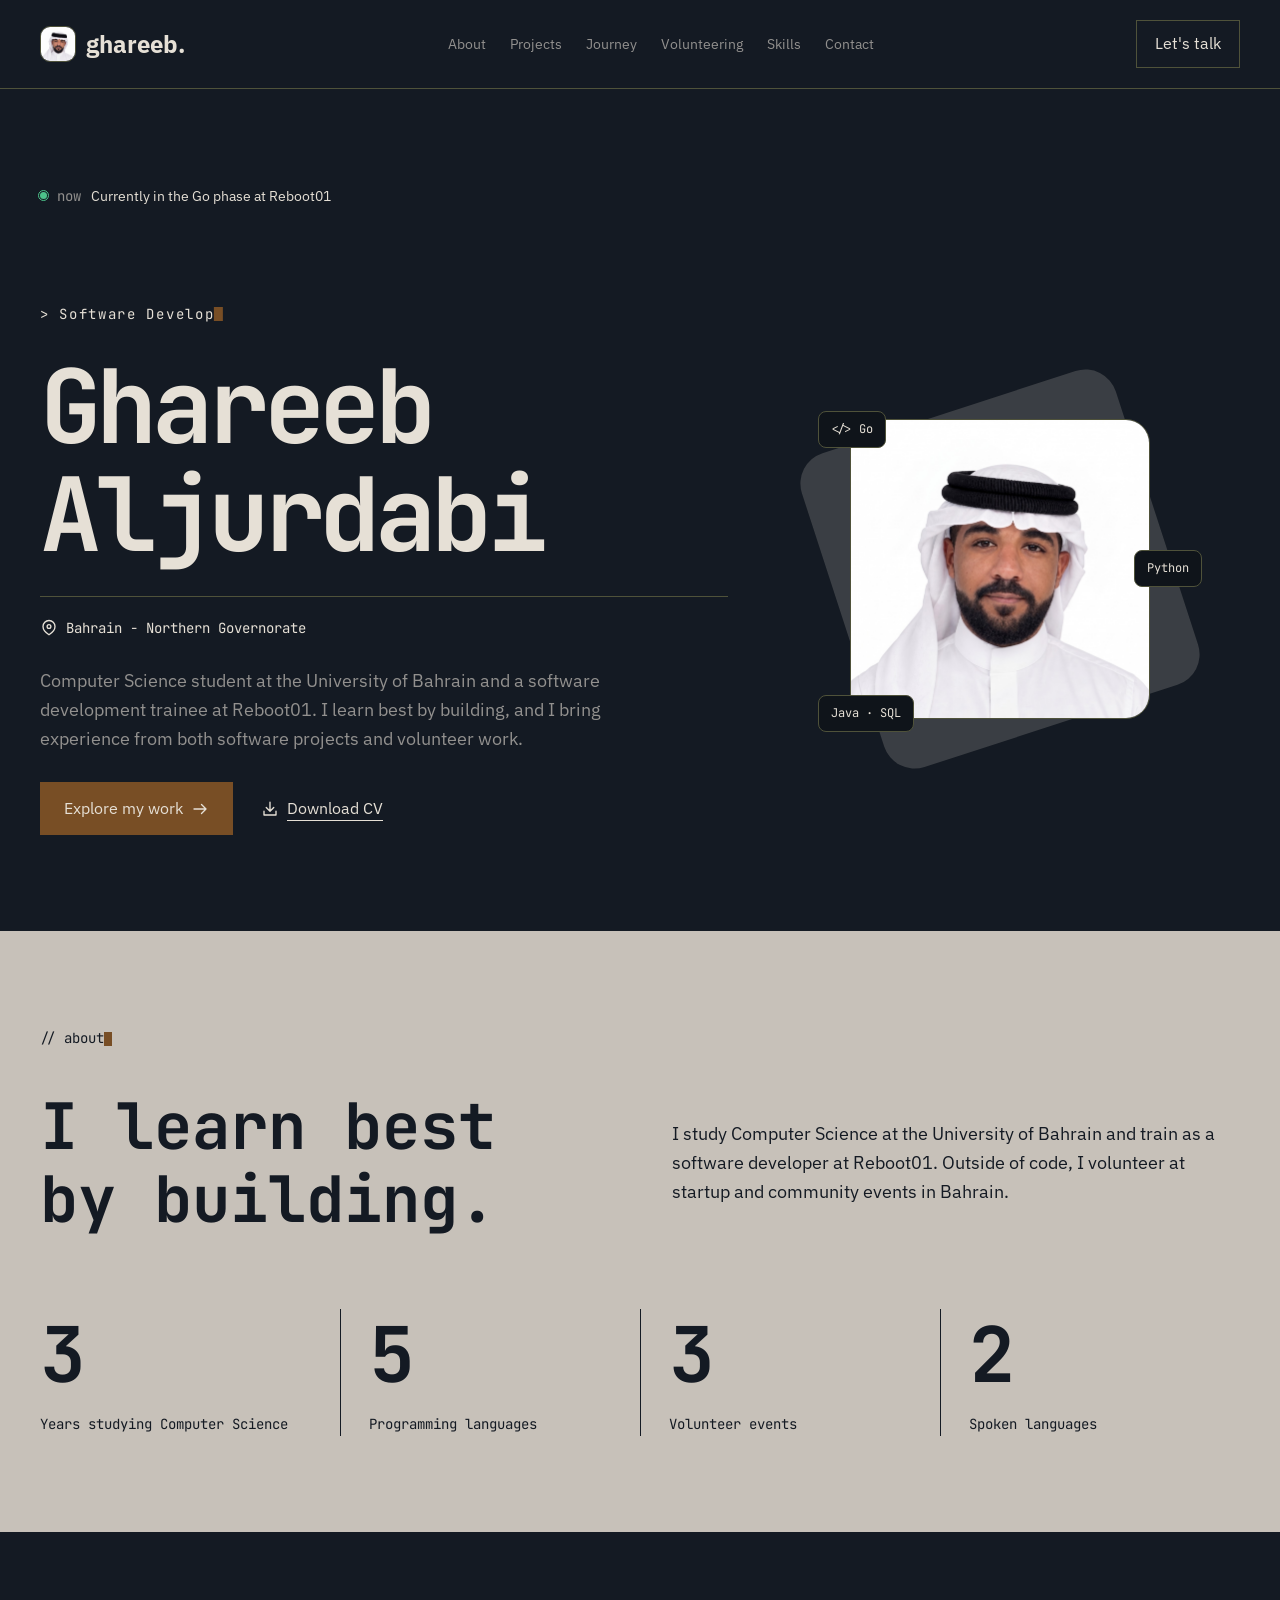
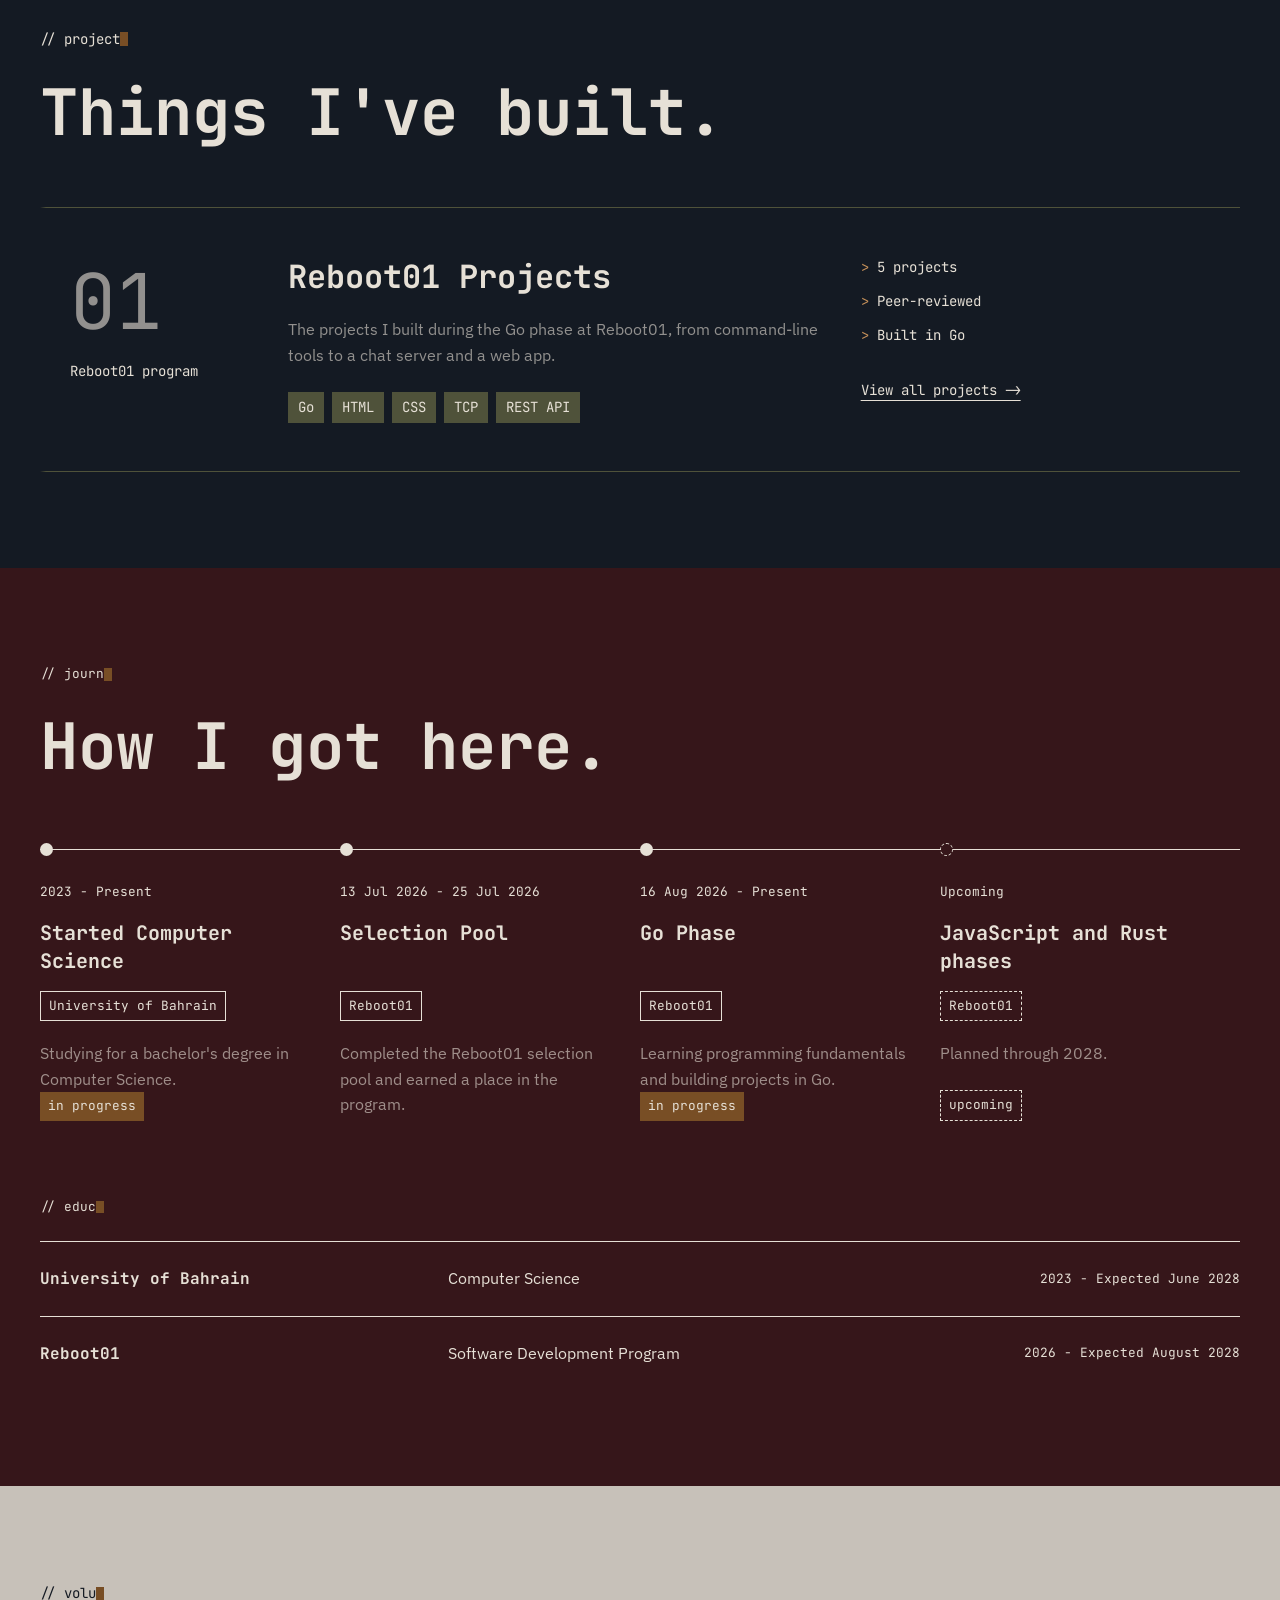
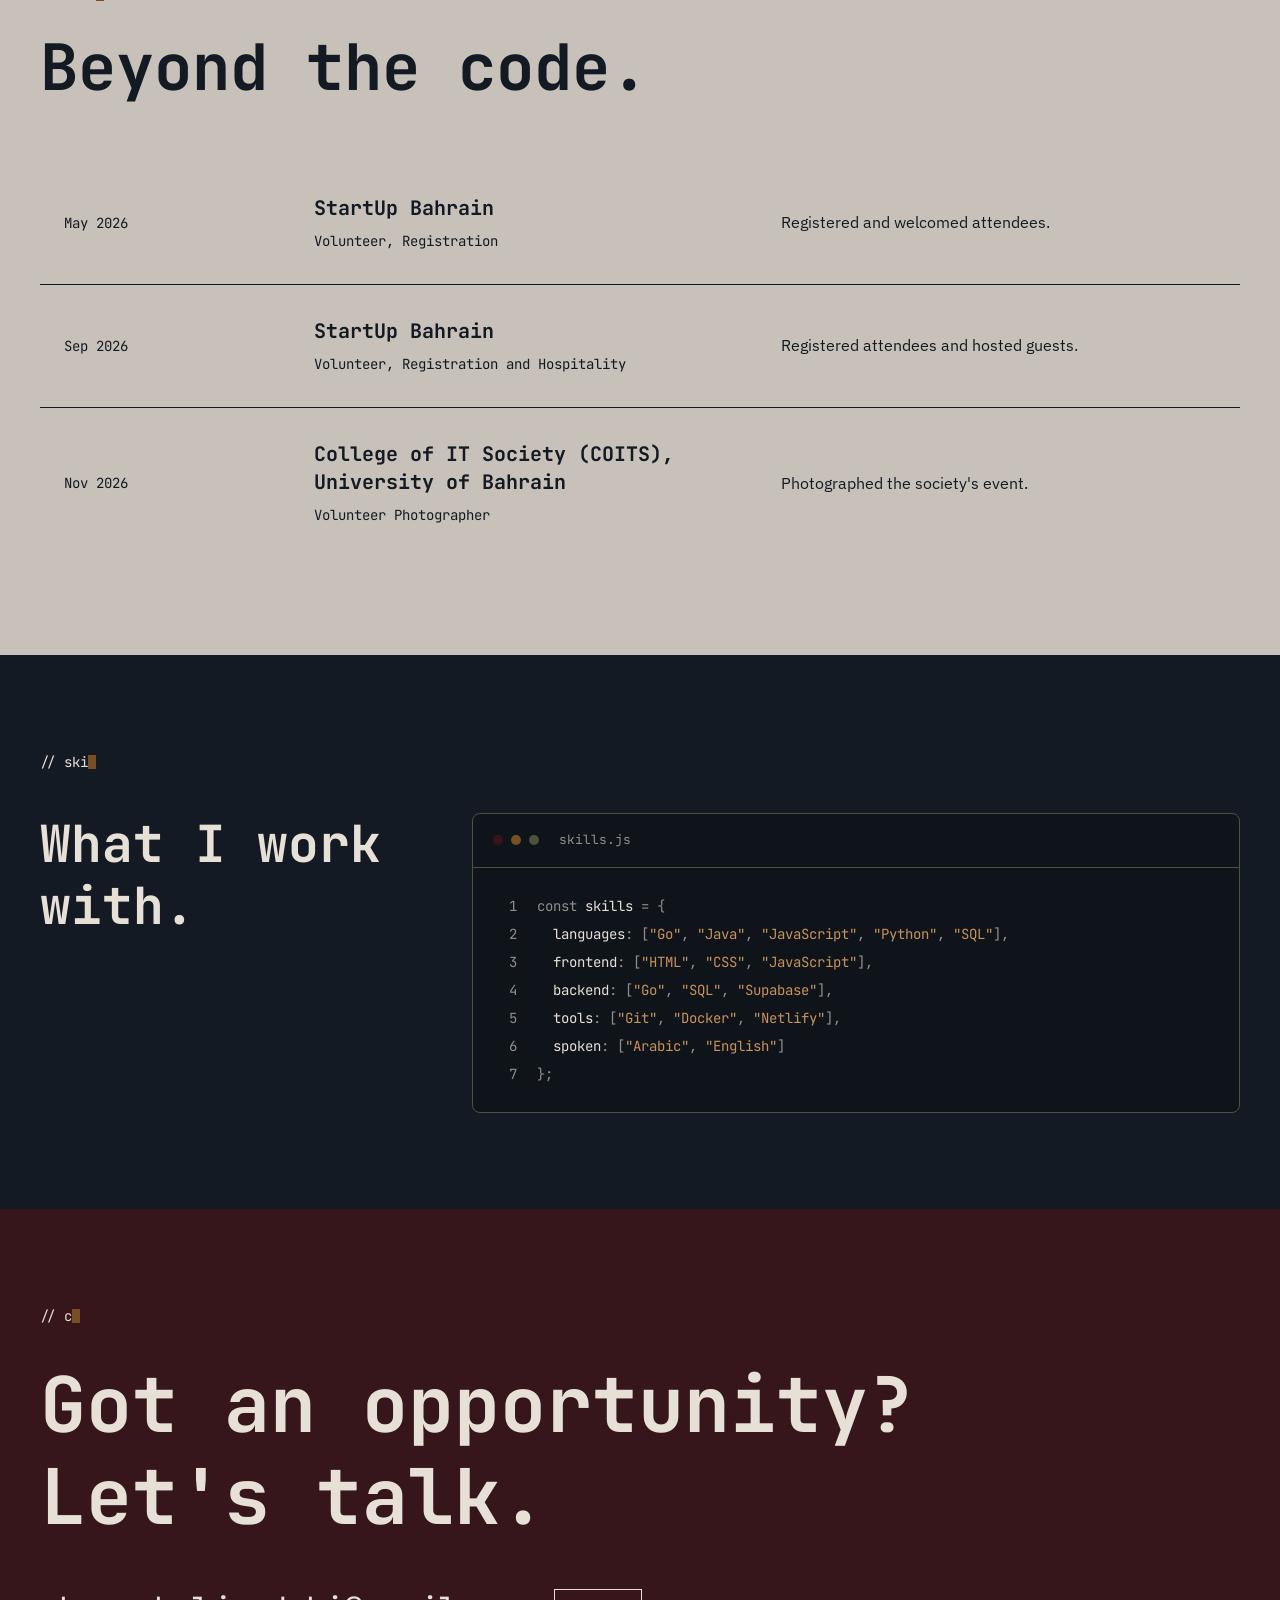
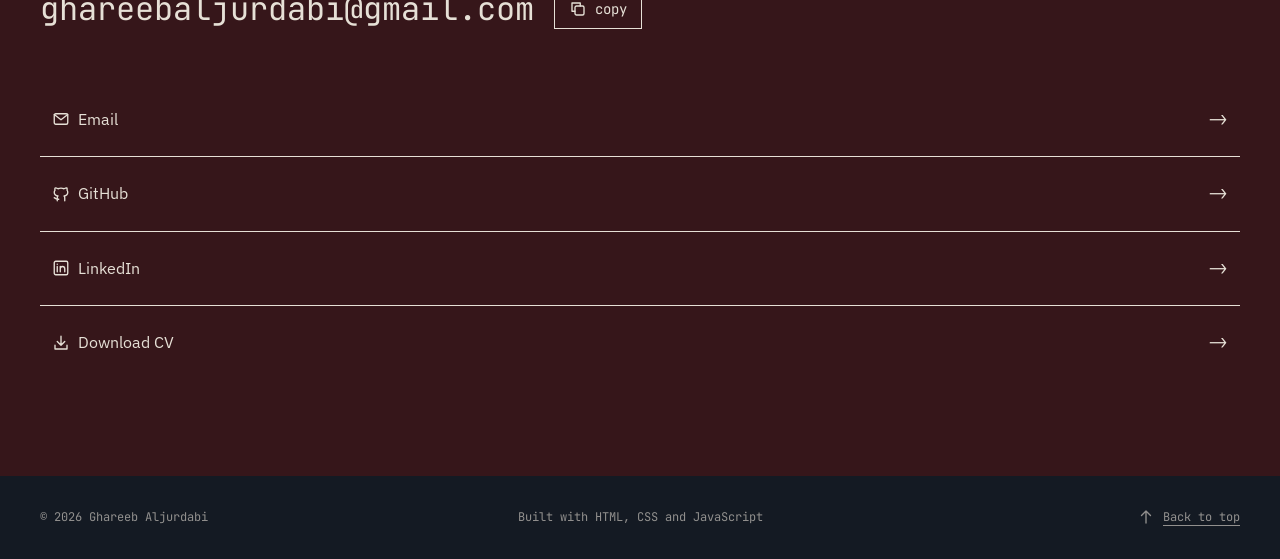
==== index.html @ 62c06140 "remove footer icon links" ====
﻿<!DOCTYPE html>
<html lang="en">
<head>
  <meta charset="UTF-8">
  <meta name="viewport" content="width=device-width, initial-scale=1.0">
  <title>Ghareeb Aljurdabi | Software Developer</title>
  <meta name="description" content="Ghareeb Aljurdabi | Software Developer. Computer Science student at the University of Bahrain and a software development trainee at Reboot01.">
  <link rel="preload" href="fonts/jetbrains-mono.woff2" as="font" type="font/woff2" crossorigin>
  <link rel="preload" href="fonts/ibm-plex-sans.woff2" as="font" type="font/woff2" crossorigin>
  <link rel="stylesheet" href="css/fonts.css">
  <link rel="stylesheet" href="css/variables.css">
  <link rel="stylesheet" href="css/reset.css">
  <link rel="stylesheet" href="css/layout.css">
  <link rel="stylesheet" href="css/navbar.css">
  <link rel="stylesheet" href="css/home.css">
  <link rel="stylesheet" href="css/portrait.css">
  <link rel="stylesheet" href="css/status.css">
  <link rel="stylesheet" href="css/about.css" media="print" onload="this.media='all'">
  <noscript><link rel="stylesheet" href="css/about.css"></noscript>
  <link rel="stylesheet" href="css/projects.css" media="print" onload="this.media='all'">
  <noscript><link rel="stylesheet" href="css/projects.css"></noscript>
  <link rel="stylesheet" href="css/journey.css" media="print" onload="this.media='all'">
  <noscript><link rel="stylesheet" href="css/journey.css"></noscript>
  <link rel="stylesheet" href="css/volunteering.css" media="print" onload="this.media='all'">
  <noscript><link rel="stylesheet" href="css/volunteering.css"></noscript>
  <link rel="stylesheet" href="css/skills.css" media="print" onload="this.media='all'">
  <noscript><link rel="stylesheet" href="css/skills.css"></noscript>
  <link rel="stylesheet" href="css/contact.css" media="print" onload="this.media='all'">
  <noscript><link rel="stylesheet" href="css/contact.css"></noscript>
  <link rel="stylesheet" href="css/footer.css" media="print" onload="this.media='all'">
  <noscript><link rel="stylesheet" href="css/footer.css"></noscript>
  <link rel="stylesheet" href="css/icons.css">
  <link rel="stylesheet" href="css/labels.css">
  <link rel="stylesheet" href="css/motion.css">
  <link rel="stylesheet" href="css/accessibility.css">
  <link rel="stylesheet" href="css/responsive.css?v=3">
  <link rel="icon" type="image/svg+xml" href="images/favicon.svg">
</head>
<body>
  <a class="skip-link" href="#main-content">Skip to content</a>
  <header class="navbar">
    <nav class="container navbar-content" aria-label="Main navigation">
      <a class="navbar-logo" href="#home"><img src="images/portrait.jpg" width="36" height="36" alt="">ghareeb.</a>
      <div class="navbar-links" id="navbar-links">
        <a href="#about">About</a>
        <a href="#projects">Projects</a>
        <a href="#journey">Journey</a>
        <a href="#volunteering">Volunteering</a>
        <a href="#skills">Skills</a>
        <a href="#contact">Contact</a>
      </div>
      <a class="navbar-talk" href="#contact">Let's talk</a>
      <button class="navbar-menu" type="button" aria-label="Toggle menu" aria-expanded="false" aria-controls="navbar-links">
        <span aria-hidden="true"></span>
        <span aria-hidden="true"></span>
        <span aria-hidden="true"></span>
      </button>
    </nav>
  </header>
  <main id="main-content" tabindex="-1">
    <section id="home">
      <div class="container">
      <div class="status-line">
        <span class="status-dot" aria-hidden="true"></span>
        <span class="status-label">now</span>
        <div class="status-text" aria-live="off">
          <span class="sr-only">Currently in the Go phase at Reboot01</span>
          <span class="status-current" aria-hidden="true">Currently in the Go phase at Reboot01</span>
          <span class="status-next" aria-hidden="true"></span>
        </div>
      </div>
        <div class="home-content">
          <p class="home-title" role="img" aria-label="Software Developer, Computer Science Student, Volunteer"><span aria-hidden="true">&gt;&nbsp;</span><span id="typing-text" aria-hidden="true">Software Developer</span><span class="typing-cursor" aria-hidden="true"></span></p>
          <h1>Ghareeb Aljurdabi</h1>
          <p class="home-location with-icon"><svg class="icon" width="18" height="18" viewBox="0 0 24 24" fill="none" stroke="currentColor" stroke-width="1.8" stroke-linecap="round" stroke-linejoin="round" aria-hidden="true" focusable="false"><path d="M20 10c0 6-8 11-8 11S4 16 4 10a8 8 0 1 1 16 0Z"/><circle cx="12" cy="10" r="2.5"/></svg>Bahrain - Northern Governorate</p>
          <p class="home-bio">Computer Science student at the University of Bahrain and a software development trainee at Reboot01. I learn best by building, and I bring experience from both software projects and volunteer work.</p>
          <div class="home-actions">
            <a class="home-explore with-icon" href="#projects">Explore my work<svg class="icon" width="18" height="18" viewBox="0 0 24 24" fill="none" stroke="currentColor" stroke-width="1.8" stroke-linecap="round" stroke-linejoin="round" aria-hidden="true" focusable="false"><path d="M4 12h16m-6-6 6 6-6 6"/></svg></a>
            <a class="home-cv with-icon" href="cv.pdf"><svg class="icon" width="18" height="18" viewBox="0 0 24 24" fill="none" stroke="currentColor" stroke-width="1.8" stroke-linecap="round" stroke-linejoin="round" aria-hidden="true" focusable="false"><path d="M12 3v12m-5-5 5 5 5-5M4 15v5h16v-5"/></svg>Download CV</a>
          </div>
          </div>
        <div class="portrait-block">
          <div class="portrait-square" aria-hidden="true"></div>
          <img class="portrait-photo" src="images/portrait.jpg" width="300" height="300" alt="Portrait of Ghareeb Aljurdabi" fetchpriority="high">
          <span class="portrait-tag portrait-tag-go" aria-hidden="true">&lt;/&gt; Go</span>
          <span class="portrait-tag portrait-tag-python" aria-hidden="true">Python</span>
          <span class="portrait-tag portrait-tag-java" aria-hidden="true">Java · SQL</span>
        </div>
      </div>
    </section>

    <section id="about">
      <div class="container">
        <p class="about-label section-label" role="img" aria-label="// about"><span class="label-full" aria-hidden="true">// about</span></p>
        <div class="about-intro">
          <h2>I learn best by building.</h2>
          <p>I study Computer Science at the University of Bahrain and train as a software developer at Reboot01. Outside of code, I volunteer at startup and community events in Bahrain.</p>
        </div>
        <div class="about-stats">
          <div class="about-stat">
            <span class="about-number" data-count="3">3</span>
            <p>Years studying Computer Science</p>
          </div>
          <div class="about-stat">
            <span class="about-number" data-count="5">5</span>
            <p>Programming languages</p>
          </div>
          <div class="about-stat">
            <span class="about-number" data-count="3">3</span>
            <p>Volunteer events</p>
          </div>
          <div class="about-stat">
            <span class="about-number" data-count="2">2</span>
            <p>Spoken languages</p>
          </div>
        </div>
      </div>
    </section>

    <section id="projects">
      <div class="container">
        <p class="projects-label section-label" role="img" aria-label="// projects"><span class="label-full" aria-hidden="true">// projects</span></p>
        <h2>Things I've built.</h2>
        <article class="projects-row">
          <div class="projects-number-column">
            <span class="projects-number">01</span>
            <p class="projects-category">Reboot01 program</p>
          </div>
          <div class="projects-details">
            <h3>Reboot01 Projects</h3>
            <p class="projects-description">The projects I built during the Go phase at Reboot01, from command-line tools to a chat server and a web app.</p>
            <ul class="projects-tech">
              <li>Go</li>
              <li>HTML</li>
              <li>CSS</li>
              <li>TCP</li>
              <li>REST API</li>
            </ul>
          </div>
          <div class="projects-features-column">
            <ul class="projects-features">
              <li><span aria-hidden="true">&gt;</span> 5 projects</li>
              <li><span aria-hidden="true">&gt;</span> Peer-reviewed</li>
              <li><span aria-hidden="true">&gt;</span> Built in Go</li>
            </ul>
            <div class="projects-links">
              <a href="projects/reboot01.html">View all projects -&gt;</a>
            </div>
          </div>
        </article>
      </div>
    </section>

    <section id="journey">
      <div class="container">
        <p class="journey-label section-label" role="img" aria-label="// journey"><span class="label-full" aria-hidden="true">// journey</span></p>
        <h2>How I got here.</h2>
        <div class="journey-scroll">
          <ol class="journey-timeline">
            <li class="journey-item">
              <p class="journey-date">2023 - Present</p>
              <h3>Started Computer Science</h3>
              <span class="journey-place">University of Bahrain</span>
              <p class="journey-description">Studying for a bachelor's degree in Computer Science.</p>
              <span class="journey-badge">in progress</span>
            </li>
            <li class="journey-item">
              <p class="journey-date">13 Jul 2026 - 25 Jul 2026</p>
              <h3>Selection Pool</h3>
              <span class="journey-place">Reboot01</span>
              <p class="journey-description">Completed the Reboot01 selection pool and earned a place in the program.</p>
            </li>
            <li class="journey-item">
              <p class="journey-date">16 Aug 2026 - Present</p>
              <h3>Go Phase</h3>
              <span class="journey-place">Reboot01</span>
              <p class="journey-description">Learning programming fundamentals and building projects in Go.</p>
              <span class="journey-badge">in progress</span>
            </li>
            <li class="journey-item journey-upcoming">
              <p class="journey-date">Upcoming</p>
              <h3>JavaScript and Rust phases</h3>
              <span class="journey-place">Reboot01</span>
              <p class="journey-description">Planned through 2028.</p>
              <span class="journey-badge">upcoming</span>
            </li>
          </ol>
        </div>
        <div class="journey-education">
          <p class="journey-label section-label" role="img" aria-label="// education"><span class="label-full" aria-hidden="true">// education</span></p>
          <div class="journey-education-row">
            <h3>University of Bahrain</h3>
            <p>Computer Science</p>
            <p class="journey-years">2023 - Expected June 2028</p>
          </div>
          <div class="journey-education-row">
            <h3>Reboot01</h3>
            <p>Software Development Program</p>
            <p class="journey-years">2026 - Expected August 2028</p>
          </div>
        </div>
      </div>
    </section>

    <section id="volunteering">
      <div class="container">
        <p class="volunteering-label section-label" role="img" aria-label="// volunteering"><span class="label-full" aria-hidden="true">// volunteering</span></p>
        <h2>Beyond the code.</h2>
        <div class="volunteering-list">
          <div class="volunteering-row">
            <p class="volunteering-date">May 2026</p>
            <div>
              <h3>StartUp Bahrain</h3>
              <p class="volunteering-role">Volunteer, Registration</p>
            </div>
            <p class="volunteering-description">Registered and welcomed attendees.</p>
          </div>
          <div class="volunteering-row">
            <p class="volunteering-date">Sep 2026</p>
            <div>
              <h3>StartUp Bahrain</h3>
              <p class="volunteering-role">Volunteer, Registration and Hospitality</p>
            </div>
            <p class="volunteering-description">Registered attendees and hosted guests.</p>
          </div>
          <div class="volunteering-row">
            <p class="volunteering-date">Nov 2026</p>
            <div>
              <h3>College of IT Society (COITS), University of Bahrain</h3>
              <p class="volunteering-role">Volunteer Photographer</p>
            </div>
            <p class="volunteering-description">Photographed the society's event.</p>
          </div>
        </div>
      </div>
    </section>

    <section id="skills">
      <div class="container">
        <p class="skills-label section-label" role="img" aria-label="// skills"><span class="label-full" aria-hidden="true">// skills</span></p>
        <div class="skills-layout">
          <h2>What I work with.</h2>
          <div class="skills-editor">
            <div class="skills-editor-bar">
              <div class="skills-editor-dots" aria-hidden="true"><span></span><span></span><span></span></div>
              <span>skills.js</span>
            </div>
            <div class="skills-code-scroll" tabindex="0" role="region" aria-label="Skills. Languages: Go, Java, JavaScript, Python, SQL. Frontend: HTML, CSS, JavaScript. Backend: Go, SQL, Supabase. Tools: Git, Docker, Netlify. Spoken languages: Arabic, English.">
              <code class="skills-code" aria-hidden="true">
                <span class="skills-line"><span class="skills-line-number" aria-hidden="true">1</span><span>const <span class="skills-key">skills</span> = {</span></span>
                <span class="skills-line"><span class="skills-line-number" aria-hidden="true">2</span><span>  <span class="skills-key">languages</span>: [<span class="skills-string">"Go"</span>, <span class="skills-string">"Java"</span>, <span class="skills-string">"JavaScript"</span>, <span class="skills-string">"Python"</span>, <span class="skills-string">"SQL"</span>],</span></span>
                <span class="skills-line"><span class="skills-line-number" aria-hidden="true">3</span><span>  <span class="skills-key">frontend</span>: [<span class="skills-string">"HTML"</span>, <span class="skills-string">"CSS"</span>, <span class="skills-string">"JavaScript"</span>],</span></span>
                <span class="skills-line"><span class="skills-line-number" aria-hidden="true">4</span><span>  <span class="skills-key">backend</span>: [<span class="skills-string">"Go"</span>, <span class="skills-string">"SQL"</span>, <span class="skills-string">"Supabase"</span>],</span></span>
                <span class="skills-line"><span class="skills-line-number" aria-hidden="true">5</span><span>  <span class="skills-key">tools</span>: [<span class="skills-string">"Git"</span>, <span class="skills-string">"Docker"</span>, <span class="skills-string">"Netlify"</span>],</span></span>
                <span class="skills-line"><span class="skills-line-number" aria-hidden="true">6</span><span>  <span class="skills-key">spoken</span>: [<span class="skills-string">"Arabic"</span>, <span class="skills-string">"English"</span>]</span></span>
                <span class="skills-line"><span class="skills-line-number" aria-hidden="true">7</span><span>};</span></span>
              </code>
            </div>
          </div>
        </div>
      </div>
    </section>

    <section id="contact">
      <div class="container">
        <p class="contact-label section-label" role="img" aria-label="// contact"><span class="label-full" aria-hidden="true">// contact</span></p>
        <h2>Got an opportunity?<br>Let's talk.</h2>
        <div class="contact-email-row">
          <span id="contact-email">ghareebaljurdabi@gmail.com</span>
          <button id="copy-email" class="with-icon" type="button"><svg class="icon" width="18" height="18" viewBox="0 0 24 24" fill="none" stroke="currentColor" stroke-width="1.8" stroke-linecap="round" stroke-linejoin="round" aria-hidden="true" focusable="false"><rect x="8" y="8" width="12" height="12" rx="2"/><path d="M15 8V4H4v11h4"/></svg><span id="copy-email-label">copy</span></button>
          <span id="copy-status" class="sr-only" aria-live="polite" aria-atomic="true"></span>
        </div>
        <div class="contact-links">
          <a href="mailto:ghareebaljurdabi@gmail.com"><span class="with-icon"><svg class="icon" width="18" height="18" viewBox="0 0 24 24" fill="none" stroke="currentColor" stroke-width="1.8" stroke-linecap="round" stroke-linejoin="round" aria-hidden="true" focusable="false"><rect x="3" y="5" width="18" height="14" rx="2"/><path d="m3 6 9 7 9-7"/></svg>Email</span><span aria-hidden="true">-&gt;</span></a>
          <a href="https://github.com/r23n" target="_blank" rel="noopener noreferrer"><span class="with-icon"><svg class="icon" width="18" height="18" viewBox="0 0 24 24" fill="none" stroke="currentColor" stroke-width="1.8" stroke-linecap="round" stroke-linejoin="round" aria-hidden="true" focusable="false"><path d="M9 19c-4 1-4-2-6-2m14 4v-4c0-1-.3-1.8-1-2.3 3-.4 5-1.5 5-5a4 4 0 0 0-1-2.8 4 4 0 0 0-.1-3S18.7 3.5 16 5a11 11 0 0 0-8 0C5.3 3.5 4.1 4 4.1 4a4 4 0 0 0-.1 3A4 4 0 0 0 3 9.7c0 3.5 2 4.6 5 5-.7.5-1 1.3-1 2.3v4"/></svg>GitHub</span><span aria-hidden="true">-&gt;</span></a>
          <a href="https://www.linkedin.com/in/ghareeb-aljurdabi" target="_blank" rel="noopener noreferrer"><span class="with-icon"><svg class="icon" width="18" height="18" viewBox="0 0 24 24" fill="none" stroke="currentColor" stroke-width="1.8" stroke-linecap="round" stroke-linejoin="round" aria-hidden="true" focusable="false"><rect x="3" y="3" width="18" height="18" rx="2"/><path d="M7 10v7m0-10v.1M11 17v-7m0 3c0-4 6-4 6 0v4"/></svg>LinkedIn</span><span aria-hidden="true">-&gt;</span></a>
          <a href="cv.pdf"><span class="with-icon"><svg class="icon" width="18" height="18" viewBox="0 0 24 24" fill="none" stroke="currentColor" stroke-width="1.8" stroke-linecap="round" stroke-linejoin="round" aria-hidden="true" focusable="false"><path d="M12 3v12m-5-5 5 5 5-5M4 15v5h16v-5"/></svg>Download CV</span><span aria-hidden="true">-&gt;</span></a>
        </div>
      </div>
    </section>
  </main>
  <footer class="footer">
    <div class="container footer-content">
      <p>© 2026 Ghareeb Aljurdabi</p>
      <p>Built with HTML, CSS and JavaScript</p>
      <a href="#home" class="with-icon"><svg class="icon" width="18" height="18" viewBox="0 0 24 24" fill="none" stroke="currentColor" stroke-width="1.8" stroke-linecap="round" stroke-linejoin="round" aria-hidden="true" focusable="false"><path d="M12 20V4m-6 6 6-6 6 6"/></svg>Back to top</a>
    </div>
  </footer>
  <script defer src="js/typing.js"></script>
  <script defer src="js/counter.js"></script>
  <script defer src="js/copy-email.js"></script>
  <script defer src="js/navbar.js"></script>
  <script defer src="js/reveal.js"></script>
  <script defer src="js/progress.js"></script>
  <script defer src="js/active-link.js"></script>
  <script defer src="js/status.js"></script>
  <script defer src="js/label-typing.js"></script>
</body>
</html>
---- css/fonts.css ----
﻿@font-face {
  font-family: "JetBrains Mono";
  src: url("../fonts/jetbrains-mono.woff2") format("woff2");
  font-style: normal;
  font-weight: 400 700;
  font-display: swap;
}

@font-face {
  font-family: "IBM Plex Sans";
  src: url("../fonts/ibm-plex-sans.woff2") format("woff2");
  font-style: normal;
  font-weight: 400 700;
  font-display: swap;
}

@font-face {
  font-family: "Mono Fallback";
  src: local("Courier New"), local("Liberation Mono");
  font-weight: 400;
  size-adjust: 99.98%;
  ascent-override: 102.02%;
  descent-override: 30.01%;
  line-gap-override: 0%;
}

@font-face {
  font-family: "Mono Fallback";
  src: local("Courier New Bold"), local("Liberation Mono Bold");
  font-weight: 700;
  size-adjust: 99.98%;
  ascent-override: 102.02%;
  descent-override: 30.01%;
  line-gap-override: 0%;
}

@font-face {
  font-family: "Body Fallback";
  src: local("Arial"), local("Liberation Sans");
  font-weight: 400;
  size-adjust: 101.58%;
  ascent-override: 100.90%;
  descent-override: 27.07%;
  line-gap-override: 0%;
}

@font-face {
  font-family: "Body Fallback";
  src: local("Arial Bold"), local("Liberation Sans Bold");
  font-weight: 700;
  size-adjust: 101.58%;
  ascent-override: 100.90%;
  descent-override: 27.07%;
  line-gap-override: 0%;
}
---- css/variables.css ----
﻿:root {
  --font-heading: "JetBrains Mono", "Mono Fallback", monospace;
  --font-body: "IBM Plex Sans", "Body Fallback", sans-serif;
  --font-mono: "JetBrains Mono", "Mono Fallback", monospace;
  --light-bg: #C7C1B9;
  --dark-text: #141A23;
  --bg: #141A23;
  --text: #E6E0D6;
  --muted: rgba(230, 224, 214, 0.6);
  --soft: rgba(230, 224, 214, 0.18);
  --available: #4CC38A;
  --accent: #784E25;
  --accent-light: #C8925A;
  --editor-bg: #0F141A;
  --card: #36161A;
  --tag: #4F523A;
}
---- css/layout.css ----
﻿html {
  scroll-behavior: smooth;
}

body {
  background: var(--bg);
  color: var(--text);
  font-family: var(--font-body);
  line-height: 1.6;
}

.container {
  width: min(100% - 40px, 1200px);
  margin-inline: auto;
}

section {
  padding-block: 96px;
  scroll-margin-top: 120px;
}

h1,
h2,
h3 {
  font-family: var(--font-heading);
}
---- css/navbar.css ----
﻿.navbar {
  position: sticky;
  top: 0;
  z-index: 10;
  background: var(--bg);
  border-bottom: 1px solid var(--tag);
}

.navbar-content {
  display: flex;
  align-items: center;
  justify-content: space-between;
  gap: 24px;
  min-height: 88px;
}

.navbar a {
  text-decoration: none;
}

.navbar-logo {
  display: inline-flex;
  align-items: center;
  gap: 10px;
  flex-shrink: 0;
  font-size: 1.5rem;
  font-weight: 700;
}

.navbar-links {
  display: flex;
  justify-content: center;
  flex-wrap: wrap;
  gap: 24px;
}

.navbar-links a {
  color: var(--muted);
  font-size: 0.875rem;
}

.navbar-links a:hover {
  color: var(--text);
}

.navbar-talk {
  padding: 10px 18px;
  border: 1px solid var(--tag);
  white-space: nowrap;
}

.navbar-menu {
  display: none;
  flex-direction: column;
  justify-content: center;
  gap: 5px;
  width: 44px;
  height: 44px;
  padding: 10px;
  background: transparent;
  border: 1px solid var(--tag);
  color: var(--text);
  cursor: pointer;
}

.navbar-menu span {
  width: 100%;
  height: 2px;
  background: var(--text);
}

.navbar-logo img {
  display: block;
  width: 36px;
  height: 36px;
  flex-shrink: 0;
  object-fit: cover;
  object-position: top;
  border-radius: 10px;
  border: 1px solid var(--tag);
}
---- css/home.css ----
﻿#home {
  min-height: calc(100svh - 88px);
  display: flex;
  align-items: flex-start;
}

#home > .container {
  display: grid;
  grid-template-columns: minmax(0, 1fr) 480px;
  align-items: center;
  gap: 28px 32px;
}

#home > .container > .status-line {
  grid-column: 1 / -1;
}

.home-content {
  display: flex;
  flex-direction: column;
  justify-content: center;
  align-items: flex-start;
  gap: 28px;
}

.home-title,
.home-location {
  font-family: var(--font-mono);
  font-size: 0.875rem;
}

.home-title {
  --typing-spacing: 0.12em;
  position: relative;
  width: 100%;
  height: 1.6em;
  line-height: 1.6;
  white-space: nowrap;
  letter-spacing: var(--typing-spacing);
}

#typing-text {
  display: inline-block;
  min-width: 24ch;
}

#home h1 {
  font-family: var(--font-heading);
  text-transform: none;
  font-size: clamp(3rem, 8vw, 6.5rem);
  font-weight: 700;
  line-height: 1.05;
  letter-spacing: -0.05em;
}

.typing-cursor {
  position: absolute;
  top: 0.3em;
  left: calc(2ch + 2 * var(--typing-spacing));
  transform: translateX(calc(var(--typing-length, 18) * (1ch + var(--typing-spacing))));
  width: 0.6em;
  flex-shrink: 0;
  height: 1em;
  background: var(--accent);
  animation: blink 1s step-end infinite;
}

@keyframes blink {
  50% {
    opacity: 0;
  }
}

.home-location {
  width: 100%;
  padding-top: 20px;
  border-top: 1px solid var(--tag);
}

.home-bio {
  max-width: 600px;
  color: var(--muted);
  font-size: 1.125rem;
}

.home-actions {
  display: flex;
  align-items: center;
  flex-wrap: wrap;
  gap: 28px;
}

.home-explore {
  padding: 14px 24px;
  background: var(--accent);
  color: var(--text);
  text-decoration: none;
}

.home-cv {
  color: var(--text);
  text-underline-offset: 6px;
}
---- css/portrait.css ----
﻿.portrait-block {
  position: relative;
  width: 480px;
  aspect-ratio: 1;
  justify-self: center;
}

.portrait-photo {
  position: absolute;
  top: 18.75%;
  left: 18.75%;
  width: 62.5%;
  height: 62.5%;
  object-fit: cover;
  object-position: top;
  border: 1px solid var(--tag);
  border-radius: 24px;
}

.portrait-square {
  position: absolute;
  inset: 15.625%;
  background: var(--soft);
  border-radius: 32px;
  transform: rotate(-18deg);
  animation: portrait-rotate 30s linear infinite;
}

.portrait-tag {
  position: absolute;
  padding: 8px 12px;
  background: var(--editor-bg);
  border: 1px solid var(--tag);
  border-radius: 8px;
  color: var(--text);
  font-family: var(--font-mono);
  font-size: 0.75rem;
  white-space: nowrap;
  animation: portrait-float 4s ease-in-out infinite alternate;
}

.portrait-tag-go {
  top: 17%;
  left: 12%;
}

.portrait-tag-python {
  top: 46%;
  right: 8%;
  animation-duration: 5s;
}

.portrait-tag-java {
  bottom: 16%;
  left: 12%;
  animation-duration: 6s;
}

@keyframes portrait-rotate {
  to {
    transform: rotate(342deg);
  }
}

@keyframes portrait-float {
  to {
    transform: translateY(-6px);
  }
}
---- css/status.css ----
﻿.status-line {
  width: 100%;
  display: flex;
  align-items: flex-start;
  gap: 10px;
  font-size: 0.875rem;
  line-height: 1.6;
}

.status-dot {
  position: relative;
  width: 7px;
  height: 7px;
  margin-top: 7px;
  flex-shrink: 0;
  border-radius: 50%;
  background: var(--available);
}

.status-label {
  font-family: var(--font-mono);
  color: var(--muted);
}

.status-text {
  position: relative;
  flex: 1;
  min-width: 0;
  height: 6.4em;
  overflow: hidden;
  font-family: var(--font-body);
  color: var(--text);
}

.status-current,
.status-next {
  position: absolute;
  inset: 0;
}

.status-next {
  opacity: 0;
  transform: translateY(20px);
}

.status-running .status-dot::after {
  content: "";
  position: absolute;
  inset: -2px;
  border: 1px solid var(--available);
  border-radius: 50%;
  pointer-events: none;
  animation: status-ring 2s ease-out infinite;
}

@keyframes status-ring {
  from {
    transform: scale(1);
    opacity: 0.6;
  }
  to {
    transform: scale(2.5);
    opacity: 0;
  }
}
---- css/about.css ----
﻿#about {
  background: var(--light-bg);
  color: var(--dark-text);
}

.about-label {
  font-family: var(--font-mono);
  font-size: 0.875rem;
  margin-bottom: 40px;
}

.about-intro {
  display: grid;
  grid-template-columns: 1fr 1fr;
  gap: 64px;
  align-items: center;
}

.about-intro h2 {
  font-family: var(--font-heading);
  font-size: clamp(2.5rem, 5vw, 4.5rem);
  line-height: 1.15;
  overflow-wrap: break-word;
}

.about-intro > p {
  font-family: var(--font-body);
  font-size: 1.125rem;
}

.about-stats {
  display: grid;
  grid-template-columns: repeat(4, 1fr);
  margin-top: 72px;
}

.about-stat {
  padding-inline: 28px;
}

.about-stat:first-child {
  padding-left: 0;
}

.about-stat + .about-stat {
  border-left: 1px solid var(--dark-text);
}

.about-number {
  min-width: 2ch;
  font-variant-numeric: tabular-nums;
  display: block;
  font-family: var(--font-heading);
  font-size: clamp(3rem, 6vw, 5rem);
  font-weight: 700;
  line-height: 1.2;
  margin-bottom: 12px;
}

.about-stat p {
  font-family: var(--font-mono);
  font-size: 0.875rem;
}
---- css/about.css ----
﻿#about {
  background: var(--light-bg);
  color: var(--dark-text);
}

.about-label {
  font-family: var(--font-mono);
  font-size: 0.875rem;
  margin-bottom: 40px;
}

.about-intro {
  display: grid;
  grid-template-columns: 1fr 1fr;
  gap: 64px;
  align-items: center;
}

.about-intro h2 {
  font-family: var(--font-heading);
  font-size: clamp(2.5rem, 5vw, 4.5rem);
  line-height: 1.15;
  overflow-wrap: break-word;
}

.about-intro > p {
  font-family: var(--font-body);
  font-size: 1.125rem;
}

.about-stats {
  display: grid;
  grid-template-columns: repeat(4, 1fr);
  margin-top: 72px;
}

.about-stat {
  padding-inline: 28px;
}

.about-stat:first-child {
  padding-left: 0;
}

.about-stat + .about-stat {
  border-left: 1px solid var(--dark-text);
}

.about-number {
  min-width: 2ch;
  font-variant-numeric: tabular-nums;
  display: block;
  font-family: var(--font-heading);
  font-size: clamp(3rem, 6vw, 5rem);
  font-weight: 700;
  line-height: 1.2;
  margin-bottom: 12px;
}

.about-stat p {
  font-family: var(--font-mono);
  font-size: 0.875rem;
}
---- css/projects.css ----
﻿#projects {
  background: var(--bg);
  color: var(--text);
}

.projects-label,
.projects-category,
.projects-tech,
.projects-features,
.projects-links {
  font-family: var(--font-mono);
  font-size: 0.875rem;
}

#projects h2 {
  margin-top: 24px;
  font-size: clamp(2.25rem, 5vw, 4rem);
  line-height: 1.2;
}

.projects-row {
  display: grid;
  grid-template-columns: minmax(0, 1fr) minmax(0, 3fr) minmax(0, 2fr);
  gap: 40px;
  margin-top: 56px;
  padding: 48px 24px;
  border-block: 1px solid var(--tag);
  border-left: 6px solid transparent;
  transition: border-left-color 0.3s;
}

.projects-row > div {
  min-width: 0;
  transition: transform 0.3s;
}

.projects-row:hover {
  border-left-color: var(--accent);
}

.projects-row:hover > div {
  transform: translateX(8px);
}

.projects-number {
  font-family: var(--font-heading);
  font-size: clamp(3rem, 6vw, 5rem);
  line-height: 1.2;
  color: var(--muted);
}

.projects-category {
  margin-top: 12px;
}

.projects-details h3 {
  font-size: clamp(1.5rem, 3vw, 2rem);
  line-height: 1.3;
}

.projects-description {
  margin-top: 20px;
  color: var(--muted);
}

.projects-tech {
  display: flex;
  flex-wrap: wrap;
  gap: 8px;
  margin-top: 24px;
  list-style: none;
}

.projects-tech li {
  padding: 4px 10px;
  background: var(--tag);
  color: var(--text);
}

.projects-features {
  list-style: none;
}

.projects-features li + li {
  margin-top: 12px;
}

.projects-features span {
  color: var(--accent-light);
}

.projects-links {
  display: flex;
  flex-direction: column;
  align-items: flex-start;
  gap: 12px;
  margin-top: 32px;
}

.projects-links a {
  text-underline-offset: 5px;
}
---- css/projects.css ----
﻿#projects {
  background: var(--bg);
  color: var(--text);
}

.projects-label,
.projects-category,
.projects-tech,
.projects-features,
.projects-links {
  font-family: var(--font-mono);
  font-size: 0.875rem;
}

#projects h2 {
  margin-top: 24px;
  font-size: clamp(2.25rem, 5vw, 4rem);
  line-height: 1.2;
}

.projects-row {
  display: grid;
  grid-template-columns: minmax(0, 1fr) minmax(0, 3fr) minmax(0, 2fr);
  gap: 40px;
  margin-top: 56px;
  padding: 48px 24px;
  border-block: 1px solid var(--tag);
  border-left: 6px solid transparent;
  transition: border-left-color 0.3s;
}

.projects-row > div {
  min-width: 0;
  transition: transform 0.3s;
}

.projects-row:hover {
  border-left-color: var(--accent);
}

.projects-row:hover > div {
  transform: translateX(8px);
}

.projects-number {
  font-family: var(--font-heading);
  font-size: clamp(3rem, 6vw, 5rem);
  line-height: 1.2;
  color: var(--muted);
}

.projects-category {
  margin-top: 12px;
}

.projects-details h3 {
  font-size: clamp(1.5rem, 3vw, 2rem);
  line-height: 1.3;
}

.projects-description {
  margin-top: 20px;
  color: var(--muted);
}

.projects-tech {
  display: flex;
  flex-wrap: wrap;
  gap: 8px;
  margin-top: 24px;
  list-style: none;
}

.projects-tech li {
  padding: 4px 10px;
  background: var(--tag);
  color: var(--text);
}

.projects-features {
  list-style: none;
}

.projects-features li + li {
  margin-top: 12px;
}

.projects-features span {
  color: var(--accent-light);
}

.projects-links {
  display: flex;
  flex-direction: column;
  align-items: flex-start;
  gap: 12px;
  margin-top: 32px;
}

.projects-links a {
  text-underline-offset: 5px;
}
---- css/journey.css ----
﻿#journey {
  background: var(--card);
  color: var(--text);
}

.journey-label,
.journey-date,
.journey-place,
.journey-badge,
.journey-years {
  font-family: var(--font-mono);
  font-size: 0.8rem;
}

#journey h2 {
  margin-top: 24px;
  font-size: clamp(2.25rem, 5vw, 4rem);
  line-height: 1.2;
}

.journey-scroll {
  overflow-x: auto;
  margin-top: 56px;
  padding-top: 8px;
}

.journey-timeline {
  display: grid;
  grid-template-columns: repeat(4, 1fr);
  min-width: 880px;
  list-style: none;
  border-top: 1px solid var(--text);
}

.journey-item {
  display: flex;
  flex-direction: column;
  align-items: flex-start;
  position: relative;
  padding: 32px 24px 12px 0;
}

.journey-item::before {
  content: "";
  position: absolute;
  top: -7px;
  left: 0;
  width: 13px;
  height: 13px;
  border-radius: 50%;
  background: var(--text);
}

.journey-item h3 {
  min-height: 2.8em;
  margin-block: 16px;
  font-size: 1.25rem;
  line-height: 1.4;
}

.journey-place {
  display: inline-block;
  padding: 4px 8px;
  border: 1px solid var(--text);
}

.journey-description {
  margin-top: 20px;
  color: var(--muted);
}

.journey-badge {
  display: inline-block;
  margin-top: auto;
  padding: 4px 8px;
  background: var(--accent);
  color: var(--text);
}

.journey-upcoming .journey-place {
  border-style: dashed;
}

.journey-upcoming .journey-badge {
  background: transparent;
  border: 1px dashed var(--text);
  color: var(--text);
}

.journey-upcoming::before {
  background: var(--card);
  border: 1px dashed var(--text);
}

.journey-education {
  margin-top: 64px;
}

.journey-education > .journey-label {
  margin-bottom: 24px;
}

.journey-education-row {
  display: grid;
  grid-template-columns: 1fr 1fr 1fr;
  align-items: center;
  gap: 24px;
  padding-block: 24px;
  border-top: 1px solid var(--text);
}

.journey-education-row h3 {
  font-size: 1rem;
}

.journey-years {
  text-align: right;
}
---- css/journey.css ----
﻿#journey {
  background: var(--card);
  color: var(--text);
}

.journey-label,
.journey-date,
.journey-place,
.journey-badge,
.journey-years {
  font-family: var(--font-mono);
  font-size: 0.8rem;
}

#journey h2 {
  margin-top: 24px;
  font-size: clamp(2.25rem, 5vw, 4rem);
  line-height: 1.2;
}

.journey-scroll {
  overflow-x: auto;
  margin-top: 56px;
  padding-top: 8px;
}

.journey-timeline {
  display: grid;
  grid-template-columns: repeat(4, 1fr);
  min-width: 880px;
  list-style: none;
  border-top: 1px solid var(--text);
}

.journey-item {
  display: flex;
  flex-direction: column;
  align-items: flex-start;
  position: relative;
  padding: 32px 24px 12px 0;
}

.journey-item::before {
  content: "";
  position: absolute;
  top: -7px;
  left: 0;
  width: 13px;
  height: 13px;
  border-radius: 50%;
  background: var(--text);
}

.journey-item h3 {
  min-height: 2.8em;
  margin-block: 16px;
  font-size: 1.25rem;
  line-height: 1.4;
}

.journey-place {
  display: inline-block;
  padding: 4px 8px;
  border: 1px solid var(--text);
}

.journey-description {
  margin-top: 20px;
  color: var(--muted);
}

.journey-badge {
  display: inline-block;
  margin-top: auto;
  padding: 4px 8px;
  background: var(--accent);
  color: var(--text);
}

.journey-upcoming .journey-place {
  border-style: dashed;
}

.journey-upcoming .journey-badge {
  background: transparent;
  border: 1px dashed var(--text);
  color: var(--text);
}

.journey-upcoming::before {
  background: var(--card);
  border: 1px dashed var(--text);
}

.journey-education {
  margin-top: 64px;
}

.journey-education > .journey-label {
  margin-bottom: 24px;
}

.journey-education-row {
  display: grid;
  grid-template-columns: 1fr 1fr 1fr;
  align-items: center;
  gap: 24px;
  padding-block: 24px;
  border-top: 1px solid var(--text);
}

.journey-education-row h3 {
  font-size: 1rem;
}

.journey-years {
  text-align: right;
}
---- css/volunteering.css ----
﻿#volunteering {
  background: var(--light-bg);
  color: var(--dark-text);
}

.volunteering-label,
.volunteering-date,
.volunteering-role {
  font-family: var(--font-mono);
  font-size: 0.875rem;
}

#volunteering h2 {
  margin-top: 24px;
  font-family: var(--font-heading);
  font-size: clamp(2.25rem, 5vw, 4rem);
  line-height: 1.2;
}

.volunteering-list {
  margin-top: 56px;
}

.volunteering-row {
  display: grid;
  grid-template-columns: 1fr 2fr 2fr;
  align-items: center;
  gap: 32px;
  padding: 32px 24px;
  transition: background-color 0.3s, color 0.3s;
}

.volunteering-row + .volunteering-row {
  border-top: 1px solid var(--dark-text);
}

.volunteering-row:hover {
  background: var(--card);
  color: var(--text);
}

.volunteering-row h3 {
  font-family: var(--font-heading);
  font-size: 1.25rem;
  line-height: 1.4;
}

.volunteering-role {
  margin-top: 8px;
}

.volunteering-description {
  font-family: var(--font-body);
}
---- css/volunteering.css ----
﻿#volunteering {
  background: var(--light-bg);
  color: var(--dark-text);
}

.volunteering-label,
.volunteering-date,
.volunteering-role {
  font-family: var(--font-mono);
  font-size: 0.875rem;
}

#volunteering h2 {
  margin-top: 24px;
  font-family: var(--font-heading);
  font-size: clamp(2.25rem, 5vw, 4rem);
  line-height: 1.2;
}

.volunteering-list {
  margin-top: 56px;
}

.volunteering-row {
  display: grid;
  grid-template-columns: 1fr 2fr 2fr;
  align-items: center;
  gap: 32px;
  padding: 32px 24px;
  transition: background-color 0.3s, color 0.3s;
}

.volunteering-row + .volunteering-row {
  border-top: 1px solid var(--dark-text);
}

.volunteering-row:hover {
  background: var(--card);
  color: var(--text);
}

.volunteering-row h3 {
  font-family: var(--font-heading);
  font-size: 1.25rem;
  line-height: 1.4;
}

.volunteering-role {
  margin-top: 8px;
}

.volunteering-description {
  font-family: var(--font-body);
}
---- css/skills.css ----
﻿#skills {
  background: var(--bg);
  color: var(--text);
}

.skills-label {
  font-family: var(--font-mono);
  font-size: 0.875rem;
  margin-bottom: 40px;
}

.skills-layout {
  display: grid;
  grid-template-columns: minmax(0, 1fr) minmax(0, 2fr);
  gap: 48px;
  align-items: start;
}

.skills-layout h2 {
  font-family: var(--font-heading);
  font-size: clamp(2.25rem, 4vw, 3.5rem);
  line-height: 1.2;
}

.skills-editor {
  min-width: 0;
  background: var(--editor-bg);
  border: 1px solid var(--tag);
  border-radius: 8px;
  overflow: hidden;
}

.skills-editor-bar {
  display: flex;
  align-items: center;
  gap: 20px;
  padding: 16px 20px;
  border-bottom: 1px solid var(--tag);
  font-family: var(--font-mono);
  font-size: 0.8rem;
  color: var(--muted);
}

.skills-editor-dots {
  display: flex;
  gap: 8px;
}

.skills-editor-dots span {
  width: 10px;
  height: 10px;
  border-radius: 50%;
  background: var(--card);
}

.skills-editor-dots span:nth-child(2) {
  background: var(--accent);
}

.skills-editor-dots span:nth-child(3) {
  background: var(--tag);
}

.skills-code-scroll {
  overflow-x: auto;
  padding: 24px 20px;
}

.skills-code {
  display: block;
  width: max-content;
  min-width: 100%;
  font-family: var(--font-mono);
  font-size: 0.875rem;
  line-height: 2;
  color: var(--muted);
}

.skills-line {
  display: flex;
  white-space: pre;
}

.skills-line-number {
  width: 3ch;
  margin-right: 20px;
  flex-shrink: 0;
  color: var(--muted);
  text-align: right;
  user-select: none;
}

.skills-key {
  color: var(--text);
}

.skills-string {
  color: var(--accent-light);
}
---- css/skills.css ----
﻿#skills {
  background: var(--bg);
  color: var(--text);
}

.skills-label {
  font-family: var(--font-mono);
  font-size: 0.875rem;
  margin-bottom: 40px;
}

.skills-layout {
  display: grid;
  grid-template-columns: minmax(0, 1fr) minmax(0, 2fr);
  gap: 48px;
  align-items: start;
}

.skills-layout h2 {
  font-family: var(--font-heading);
  font-size: clamp(2.25rem, 4vw, 3.5rem);
  line-height: 1.2;
}

.skills-editor {
  min-width: 0;
  background: var(--editor-bg);
  border: 1px solid var(--tag);
  border-radius: 8px;
  overflow: hidden;
}

.skills-editor-bar {
  display: flex;
  align-items: center;
  gap: 20px;
  padding: 16px 20px;
  border-bottom: 1px solid var(--tag);
  font-family: var(--font-mono);
  font-size: 0.8rem;
  color: var(--muted);
}

.skills-editor-dots {
  display: flex;
  gap: 8px;
}

.skills-editor-dots span {
  width: 10px;
  height: 10px;
  border-radius: 50%;
  background: var(--card);
}

.skills-editor-dots span:nth-child(2) {
  background: var(--accent);
}

.skills-editor-dots span:nth-child(3) {
  background: var(--tag);
}

.skills-code-scroll {
  overflow-x: auto;
  padding: 24px 20px;
}

.skills-code {
  display: block;
  width: max-content;
  min-width: 100%;
  font-family: var(--font-mono);
  font-size: 0.875rem;
  line-height: 2;
  color: var(--muted);
}

.skills-line {
  display: flex;
  white-space: pre;
}

.skills-line-number {
  width: 3ch;
  margin-right: 20px;
  flex-shrink: 0;
  color: var(--muted);
  text-align: right;
  user-select: none;
}

.skills-key {
  color: var(--text);
}

.skills-string {
  color: var(--accent-light);
}
---- css/contact.css ----
﻿#contact {
  background: var(--card);
  color: var(--text);
}

.contact-label {
  font-family: var(--font-mono);
  font-size: 0.875rem;
}

#contact h2 {
  margin-top: 32px;
  font-family: var(--font-heading);
  font-size: clamp(2.25rem, 6vw, 5rem);
  line-height: 1.2;
}

.contact-email-row {
  display: flex;
  align-items: center;
  flex-wrap: wrap;
  gap: 20px;
  margin-top: 40px;
  font-family: var(--font-mono);
}

#contact-email {
  font-size: clamp(1rem, 3vw, 2rem);
  overflow-wrap: anywhere;
}

#copy-email {
  padding: 8px 14px;
  background: transparent;
  border: 1px solid var(--text);
  color: var(--text);
  font-size: 0.875rem;
  cursor: pointer;
}

.contact-links {
  margin-top: 48px;
}

.contact-links a {
  display: flex;
  justify-content: space-between;
  gap: 24px;
  padding: 24px 12px;
  color: var(--text);
  text-decoration: none;
}

.contact-links a + a {
  border-top: 1px solid var(--text);
}

.contact-links a span {
  transition: transform 0.2s;
}

.contact-links a span:last-child {
  font-family: var(--font-mono);
}

.contact-links a:hover span {
  transform: translateX(6px);
}
---- css/contact.css ----
﻿#contact {
  background: var(--card);
  color: var(--text);
}

.contact-label {
  font-family: var(--font-mono);
  font-size: 0.875rem;
}

#contact h2 {
  margin-top: 32px;
  font-family: var(--font-heading);
  font-size: clamp(2.25rem, 6vw, 5rem);
  line-height: 1.2;
}

.contact-email-row {
  display: flex;
  align-items: center;
  flex-wrap: wrap;
  gap: 20px;
  margin-top: 40px;
  font-family: var(--font-mono);
}

#contact-email {
  font-size: clamp(1rem, 3vw, 2rem);
  overflow-wrap: anywhere;
}

#copy-email {
  padding: 8px 14px;
  background: transparent;
  border: 1px solid var(--text);
  color: var(--text);
  font-size: 0.875rem;
  cursor: pointer;
}

.contact-links {
  margin-top: 48px;
}

.contact-links a {
  display: flex;
  justify-content: space-between;
  gap: 24px;
  padding: 24px 12px;
  color: var(--text);
  text-decoration: none;
}

.contact-links a + a {
  border-top: 1px solid var(--text);
}

.contact-links a span {
  transition: transform 0.2s;
}

.contact-links a span:last-child {
  font-family: var(--font-mono);
}

.contact-links a:hover span {
  transform: translateX(6px);
}
---- css/footer.css ----
﻿.footer {
  padding-block: 32px;
  background: var(--bg);
  color: var(--muted);
  font-family: var(--font-mono);
  font-size: 0.75rem;
}

.footer-content {
  display: grid;
  grid-template-columns: 1fr auto 1fr;
  align-items: center;
  gap: 24px;
}

.footer-content > a {
  justify-self: end;
  text-underline-offset: 4px;
}
---- css/footer.css ----
﻿.footer {
  padding-block: 32px;
  background: var(--bg);
  color: var(--muted);
  font-family: var(--font-mono);
  font-size: 0.75rem;
}

.footer-content {
  display: grid;
  grid-template-columns: 1fr auto 1fr;
  align-items: center;
  gap: 24px;
}

.footer-content > a {
  justify-self: end;
  text-underline-offset: 4px;
}
---- css/icons.css ----
﻿.icon {
  display: inline-block;
  width: 18px;
  height: 18px;
  flex-shrink: 0;
  vertical-align: middle;
}

.with-icon {
  display: inline-flex;
  align-items: center;
  gap: 8px;
}
---- css/labels.css ----
﻿.section-label {
  position: relative;
  width: max-content;
  max-width: 100%;
  padding-right: 0.8em;
  font-family: var(--font-mono);
  white-space: pre;
}

.label-typing .label-full {
  visibility: hidden;
}

.label-output {
  position: absolute;
  top: 0;
  left: 0;
}

.label-cursor {
  position: absolute;
  top: 0.3em;
  left: 0;
  width: 0.6em;
  height: 1em;
  background: var(--accent);
  transform: translateX(calc(var(--label-length, 0) * 1ch));
  animation: label-blink 1s step-end infinite;
}

@keyframes label-blink {
  50% {
    opacity: 0;
  }
}
---- css/motion.css ----
﻿.js .reveal {
  transform: translateY(0);
  transition: opacity 0.6s, transform 0.6s, border-left-color 0.3s;
  transition-delay: var(--reveal-delay, 0ms);
}

.js .reveal:not(.is-visible) {
  opacity: 0;
  transform: translateY(20px);
}

.scroll-progress {
  position: fixed;
  top: 0;
  left: 0;
  width: 100%;
  height: 3px;
  z-index: 20;
  background: var(--accent);
  transform: scaleX(0);
  transform-origin: left;
  pointer-events: none;
}

.navbar-links a {
  position: relative;
}

.navbar-links a.is-active {
  color: var(--text);
}

.navbar-links a.is-active::after {
  content: "";
  position: absolute;
  bottom: -8px;
  left: calc(50% - 2px);
  width: 4px;
  height: 4px;
  border-radius: 50%;
  background: var(--accent);
}
@media (prefers-reduced-motion: reduce) {
  *,
  *::before,
  *::after {
    animation: none !important;
    transition: none !important;
    scroll-behavior: auto !important;
  }

  .js .reveal:not(.is-visible) {
    opacity: revert;
    transform: none;
  }

  .navbar-links a.is-active:not(:hover) {
    color: var(--muted);
  }

  .label-typing .label-full {
    visibility: visible;
  }

  .label-output,
  .label-cursor {
    display: none;
  }

  .status-dot::after {
    display: none;
  }

  .status-dot {
    animation: none !important;
  }

  .scroll-progress,
  .navbar-links a.is-active::after,
  .typing-cursor {
    display: none;
  }
}
---- css/accessibility.css ----
﻿a:focus-visible,
button:focus-visible,
[tabindex="0"]:focus-visible {
  outline: 2px solid var(--accent-light);
  outline-offset: 4px;
}

.skip-link {
  position: fixed;
  top: 8px;
  left: 8px;
  z-index: 30;
  padding: 12px 16px;
  background: var(--bg);
  color: var(--text);
  transform: translateY(-200%);
}

.skip-link:focus {
  transform: translateY(0);
}

.sr-only {
  position: absolute;
  width: 1px;
  height: 1px;
  padding: 0;
  margin: -1px;
  overflow: hidden;
  clip-path: inset(50%);
  white-space: nowrap;
  border: 0;
}

.js .reveal:focus-within {
  opacity: 1;
  transform: none;
  transition: none;
}
---- css/responsive.css ----
﻿html,
body {
  width: 100%;
  overflow-x: clip;
}

main,
section,
.container,
.container > div {
  min-width: 0;
}

h1,
h2,
h3,
p,
a {
  overflow-wrap: anywhere;
}

@media (max-width: 900px) {
  #home > .container {
    grid-template-columns: minmax(0, 1fr);
    row-gap: 12px;
  }

  .portrait-block {
    grid-row: 2;
    width: min(100%, 416px);
  }

  .portrait-tag {
    padding: 5px 8px;
    font-size: 0.625rem;
  }

.reboot-list {
    padding-bottom: 72px;
  }

  .navbar-links a {
    padding-left: 14px;
  }

  .navbar-links a.is-active::after {
    top: 50%;
    bottom: auto;
    left: 0;
    transform: translateY(-50%);
  }

  .navbar:not(.navbar-ready) .navbar-content {
    flex-wrap: wrap;
    padding-block: 16px;
  }

  .navbar:not(.navbar-ready) .navbar-links {
    width: 100%;
    flex-direction: column;
    gap: 12px;
  }
  section {
    padding-block: 72px;
    scroll-margin-top: 88px;
  }

  .navbar-content {
    flex-wrap: nowrap;
    min-height: 72px;
  }

  .navbar-ready .navbar-links,
  .navbar .navbar-talk {
    display: none;
  }

  .navbar-ready .navbar-menu {
    display: flex;
  }

  .navbar-ready .navbar-links.is-open {
    display: flex;
    position: absolute;
    top: 100%;
    left: 0;
    width: 100%;
    max-height: calc(100svh - 72px);
    overflow-y: auto;
    flex-direction: column;
    flex-wrap: nowrap;
    gap: 0;
    padding: 12px 20px;
    background: var(--bg);
    border-bottom: 1px solid var(--tag);
  }

  .navbar-ready .navbar-links a {
    padding-block: 12px;
  }

  #home {
    min-height: calc(100svh - 72px);
  }

  #home h1 {
    font-size: clamp(2.25rem, 7vw, 4rem);
  }

  #about .about-intro,
  .projects-row,
  .journey-education-row,
  .volunteering-row,
  #skills .skills-layout {
    grid-template-columns: minmax(0, 1fr);
    gap: 28px;
  }

  #about .about-stats {
    grid-template-columns: repeat(2, minmax(0, 1fr));
    gap: 32px;
    margin-top: 48px;
  }

  #about .about-stat,
  #about .about-stat:first-child {
    padding-inline: 0;
  }

  #about .about-stat + .about-stat {
    border-left: 0;
  }

  .journey-scroll {
    overflow: visible;
    padding-top: 0;
    padding-left: 7px;
  }

  .journey-timeline {
    grid-template-columns: minmax(0, 1fr);
    min-width: 0;
    border-top: 0;
    border-left: 1px solid var(--text);
  }

  .journey-item {
    padding: 0 0 40px 28px;
  }

  .journey-item::before {
    top: 4px;
    left: -7px;
  }

  .journey-item h3 {
    min-height: 0;
  }

  .journey-badge {
    margin-top: 16px;
  }

  .journey-education-row {
    gap: 8px;
  }

  .journey-years {
    text-align: left;
  }

  .volunteering-row {
    gap: 16px;
  }

  .skills-code-scroll {
    overflow-x: auto;
  }

  #contact h2 {
    font-size: clamp(2rem, 5vw, 3rem);
  }

  #contact-email {
    max-width: 100%;
    font-size: clamp(1rem, 3vw, 1.5rem);
    overflow-wrap: anywhere;
  }

  .footer-content {
    grid-template-columns: minmax(0, 1fr);
    text-align: center;
    gap: 16px;
  }

  .footer-content > a {
    justify-self: center;
  }

  .reboot-intro h1 {
    font-size: clamp(2.25rem, 6vw, 4rem);
  }
}

@media (max-width: 600px) {
  #home > .container > .status-line {
    position: relative;
    top: 12px;
  }

  #home {
    min-height: calc(100vh - 73px);
    min-height: calc(100svh - 73px);
    padding-block: 16px 32px;
  }

  #home > .container {
    display: flex;
    flex-direction: column;
    align-items: stretch;
    justify-content: space-between;
    min-height: calc(100vh - 121px);
    min-height: calc(100svh - 121px);
    gap: 8px;
  }

  .home-content {
    display: contents;
  }

  .home-content > * {
    order: 2;
    flex-shrink: 0;
  }

  .home-actions {
    order: 3;
  }

  .portrait-block {
    order: 1;
    align-self: center;
    flex-shrink: 0;
    width: min(100%, 416px, 48vh, max(120px, calc(100vh - 450px)));
    width: min(100%, 416px, 48svh, max(120px, calc(100svh - 450px)));
  }
  .status-text {
    height: 1.6em;
  }

  .home-location {
    padding-top: 8px;
    font-size: 0.75rem;
  }

  .home-bio {
    font-size: 1rem;
    line-height: 1.45;
  }

  .home-explore {
    padding: 12px 16px;
  }
  .status-line {
    font-size: clamp(0.6rem, 2.5vw, 0.875rem);
  }

  #about .about-stats {
    grid-template-columns: minmax(0, 1fr);
  }

  .container {
    width: calc(100% - 32px);
  }

  section {
    padding-block: 48px;
  }

  #home h1 {
    font-size: clamp(1.75rem, 8vw, 3rem);
  }

  .home-title {
    font-size: 0.7rem;
    --typing-spacing: 0em;
    letter-spacing: 0;
    max-width: 100%;
  }

  .home-actions {
    flex-direction: row;
    flex-wrap: nowrap;
    align-items: center;
    gap: 20px;
    font-size: 0.875rem;
  }

  #about .about-intro h2,
  #projects h2,
  #journey h2,
  #volunteering h2,
  #skills .skills-layout h2,
  #contact h2,
  .reboot-intro h1 {
    font-size: clamp(1.75rem, 7vw, 2.5rem);
  }

  .about-number,
  .projects-number {
    font-size: 3rem;
  }

  .projects-details h3,
  .reboot-project h2 {
    font-size: 1.5rem;
  }

  .projects-row,
  .volunteering-row {
    padding: 28px 16px;
  }

  .projects-row:hover > div {
    transform: translateX(4px);
  }

  .about-label,
  .skills-label {
    margin-bottom: 28px;
  }

  .projects-row,
  .journey-scroll,
  .volunteering-list,
  .contact-links {
    margin-top: 32px;
  }

  .journey-education {
    margin-top: 40px;
  }

  .reboot-list {
    padding-bottom: 48px;
    padding-top: 0;
  }

  .reboot-project {
    padding-block: 32px;
  }

  .reboot-note {
    padding: 16px;
  }
}
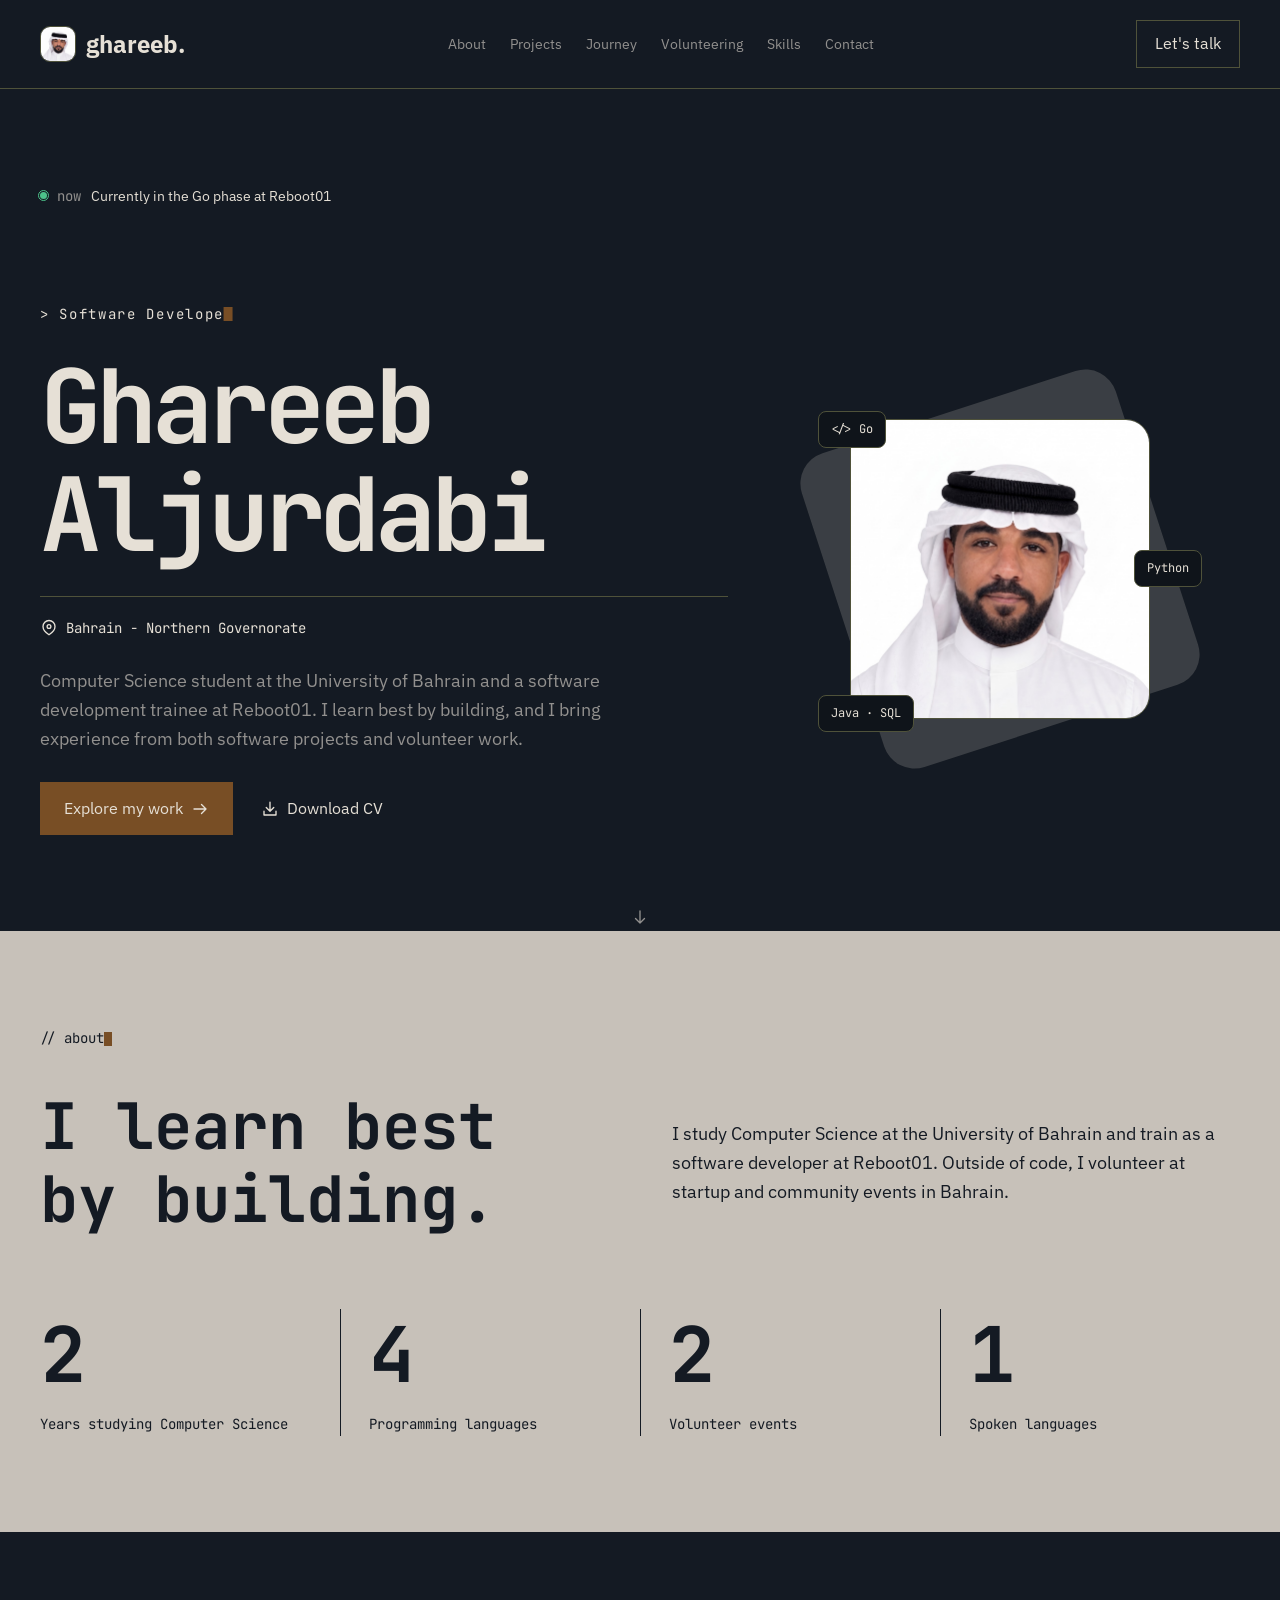
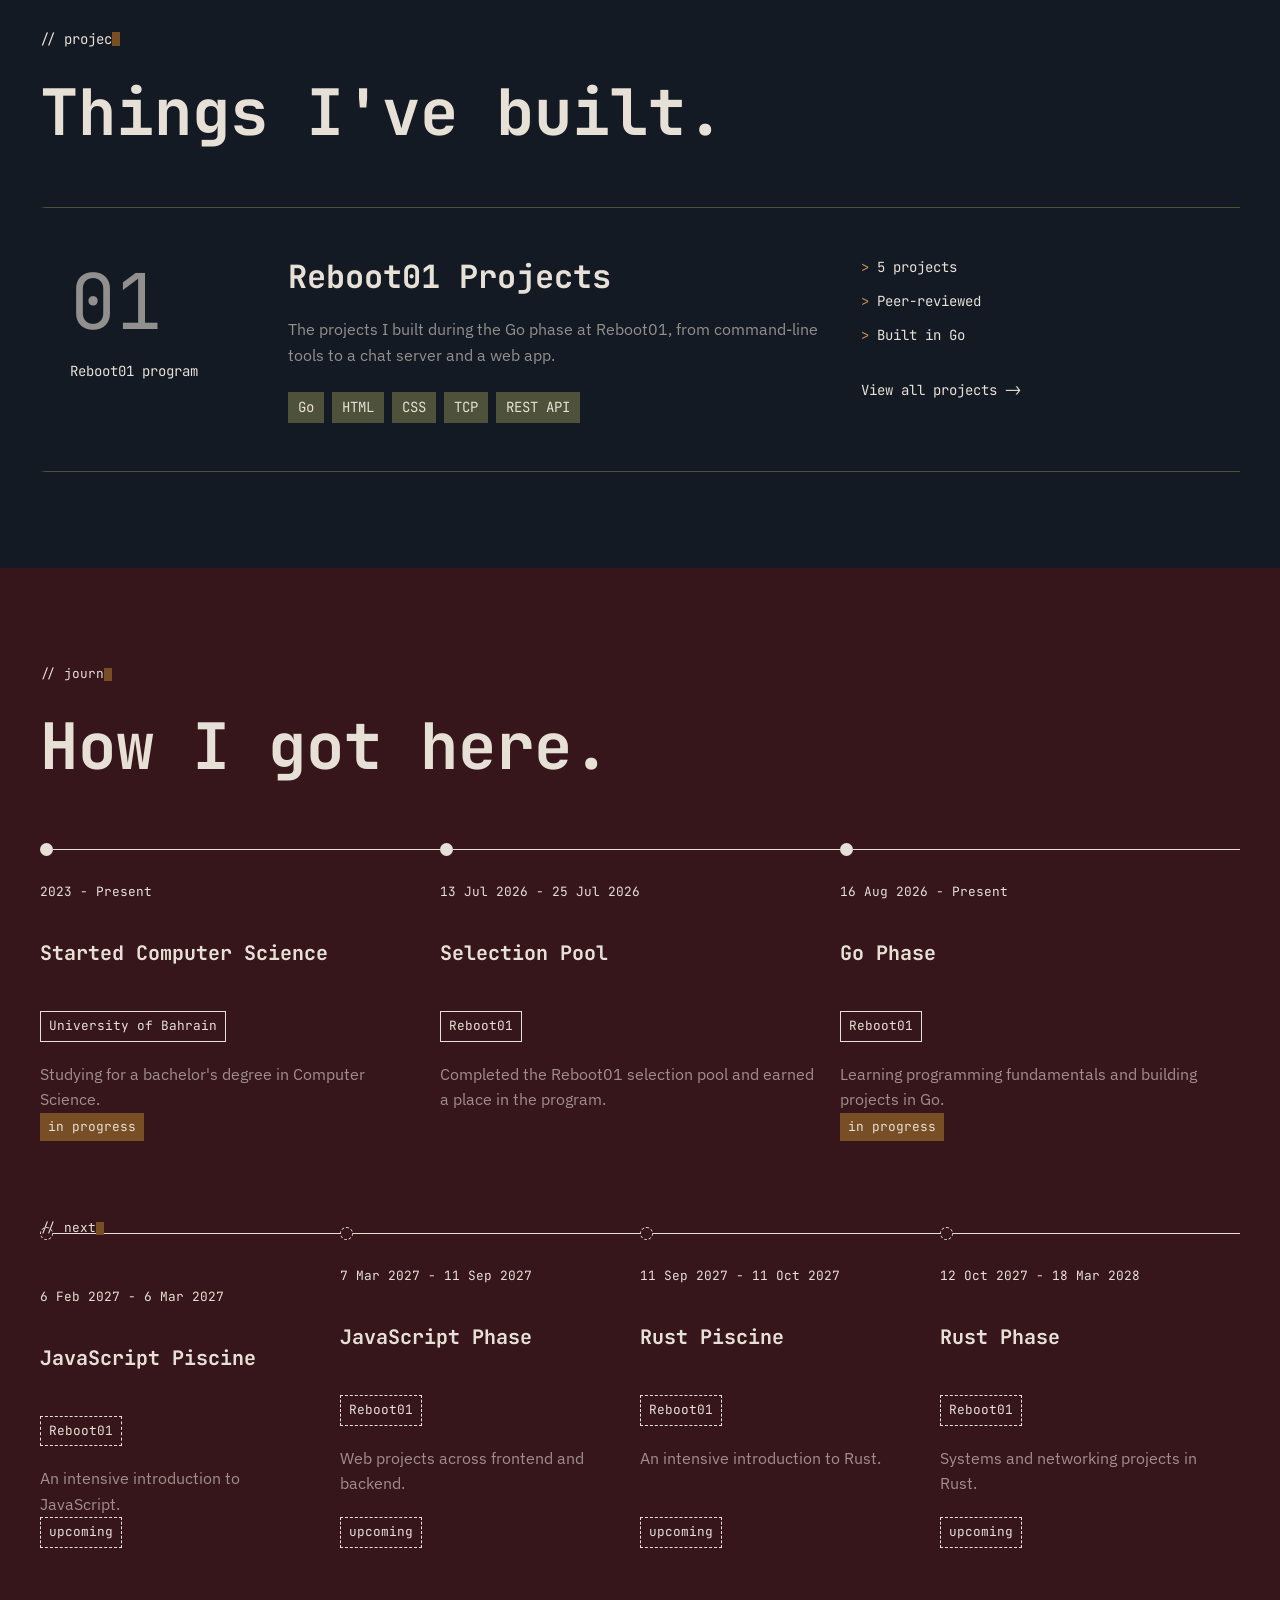
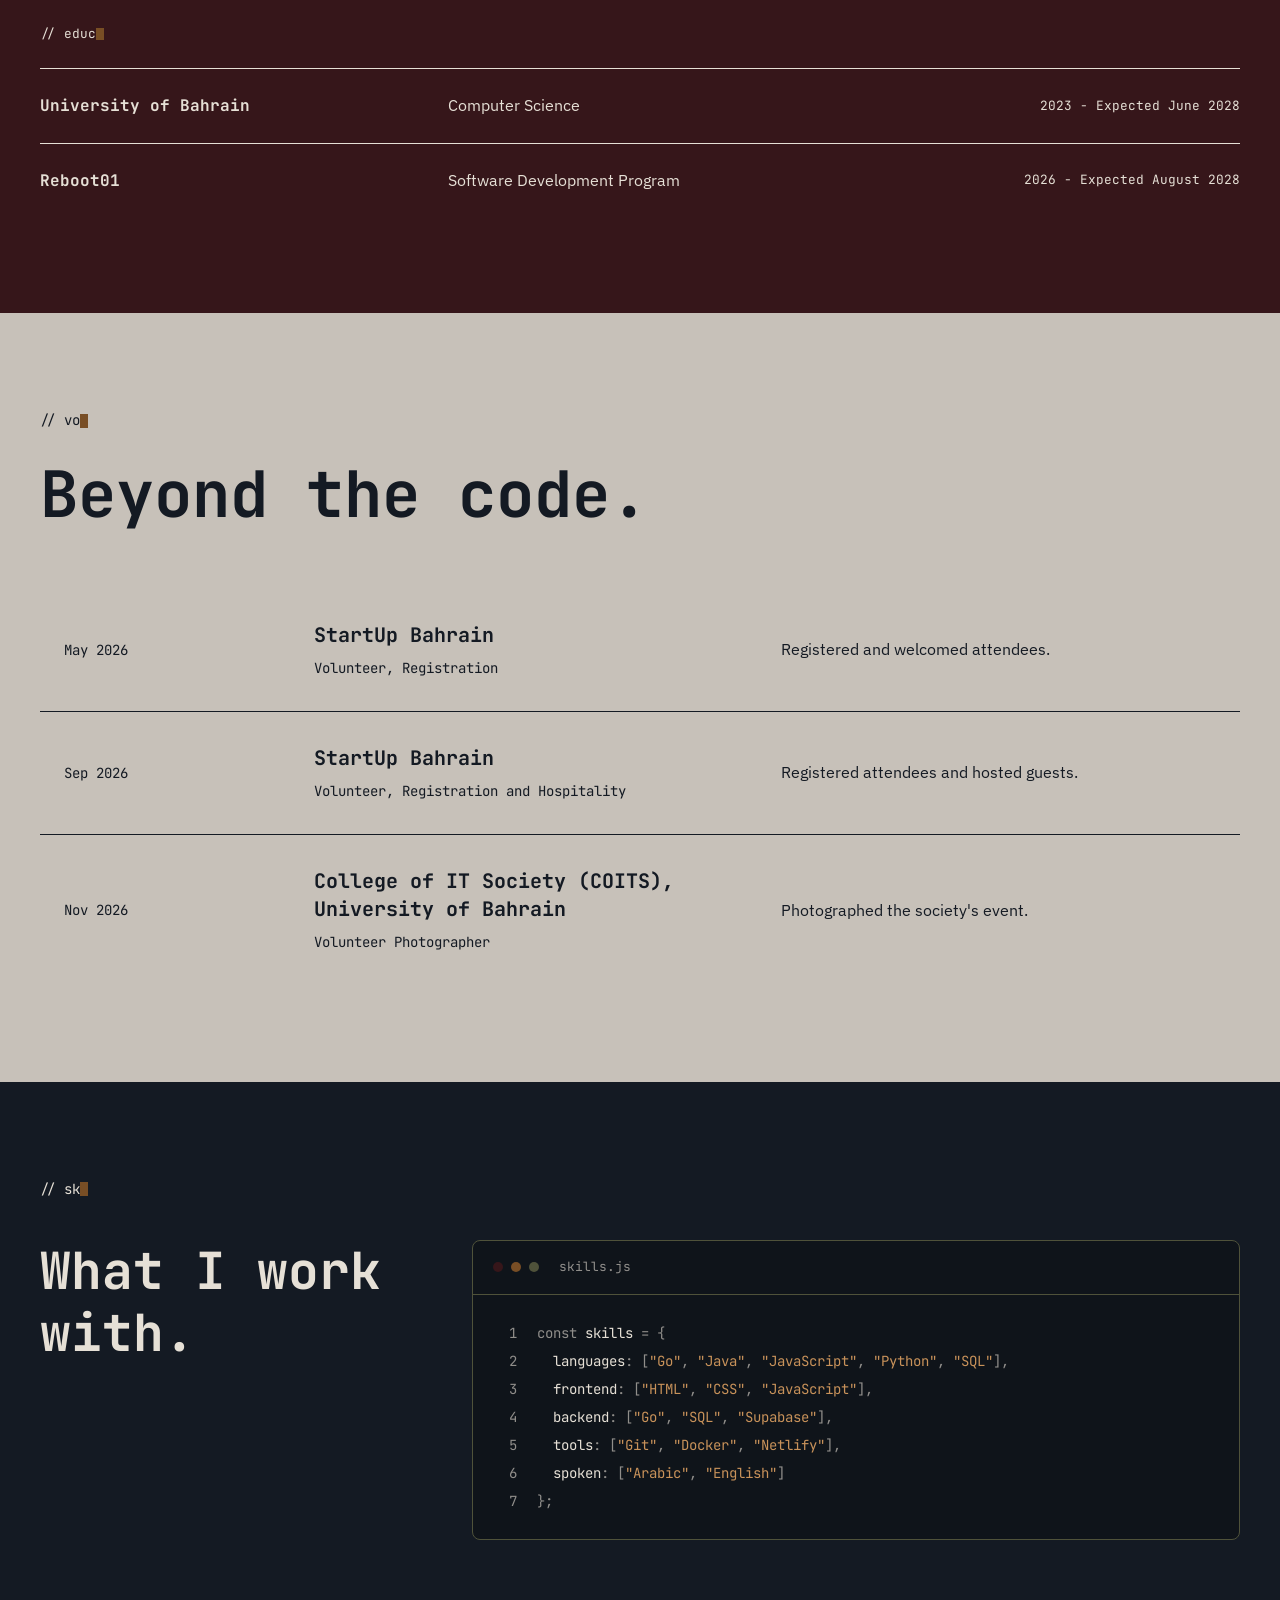
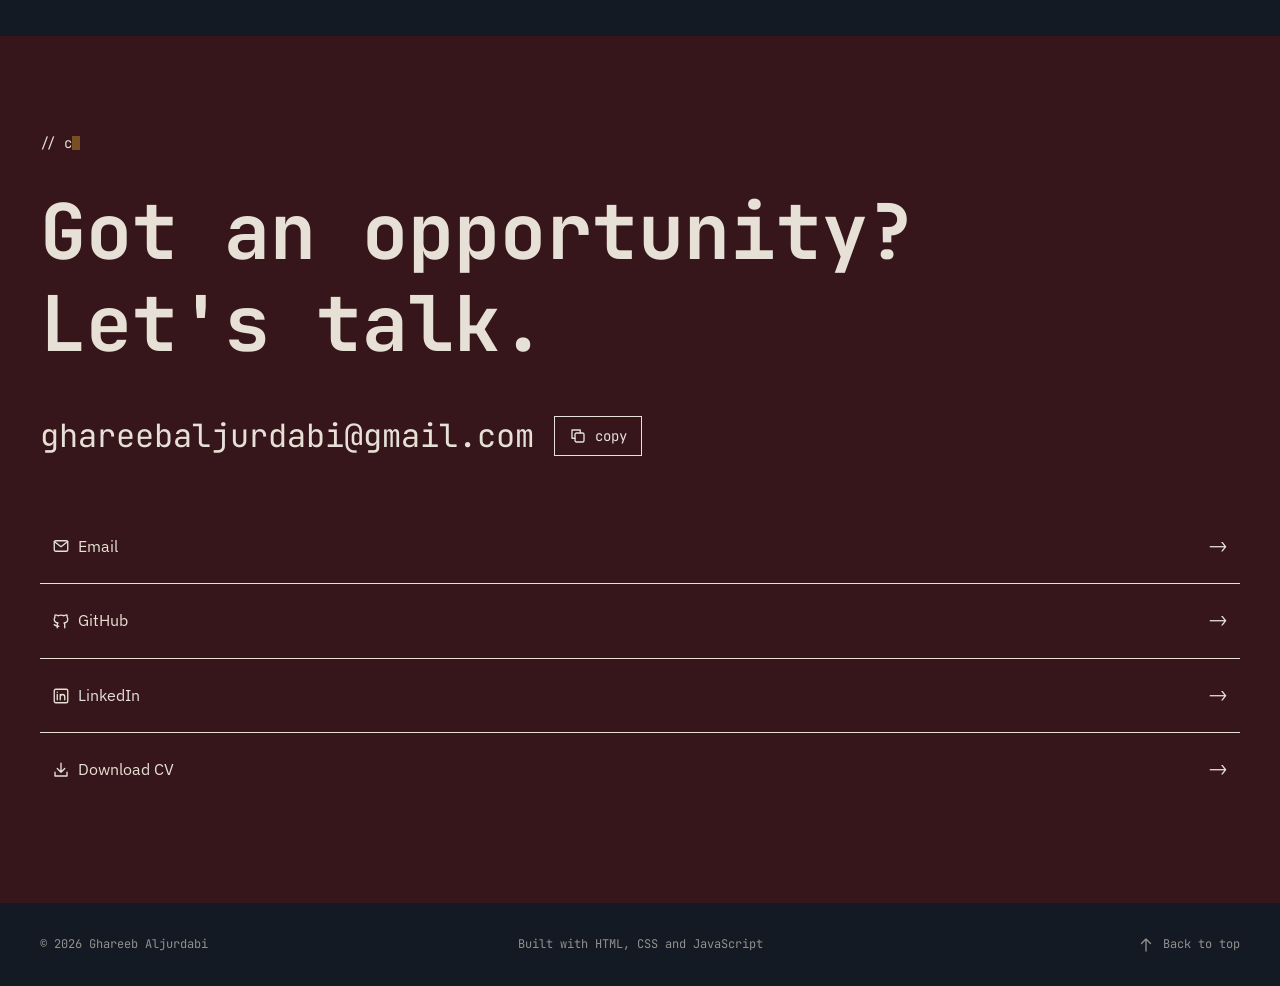
==== commit ab6a8aac: "split upcoming journey items" ====
--- a/index.html
+++ b/index.html
@@ -31,6 +31,9 @@
   <noscript><link rel="stylesheet" href="css/footer.css"></noscript>
   <link rel="stylesheet" href="css/icons.css">
   <link rel="stylesheet" href="css/labels.css">
+  <link rel="stylesheet" href="css/hover.css">
+  <link rel="stylesheet" href="css/transitions.css">
+  <link rel="stylesheet" href="css/scroll-hint.css">
   <link rel="stylesheet" href="css/motion.css">
   <link rel="stylesheet" href="css/accessibility.css">
   <link rel="stylesheet" href="css/responsive.css?v=3">
@@ -75,8 +78,8 @@
           <p class="home-location with-icon"><svg class="icon" width="18" height="18" viewBox="0 0 24 24" fill="none" stroke="currentColor" stroke-width="1.8" stroke-linecap="round" stroke-linejoin="round" aria-hidden="true" focusable="false"><path d="M20 10c0 6-8 11-8 11S4 16 4 10a8 8 0 1 1 16 0Z"/><circle cx="12" cy="10" r="2.5"/></svg>Bahrain - Northern Governorate</p>
           <p class="home-bio">Computer Science student at the University of Bahrain and a software development trainee at Reboot01. I learn best by building, and I bring experience from both software projects and volunteer work.</p>
           <div class="home-actions">
-            <a class="home-explore with-icon" href="#projects">Explore my work<svg class="icon" width="18" height="18" viewBox="0 0 24 24" fill="none" stroke="currentColor" stroke-width="1.8" stroke-linecap="round" stroke-linejoin="round" aria-hidden="true" focusable="false"><path d="M4 12h16m-6-6 6 6-6 6"/></svg></a>
-            <a class="home-cv with-icon" href="cv.pdf"><svg class="icon" width="18" height="18" viewBox="0 0 24 24" fill="none" stroke="currentColor" stroke-width="1.8" stroke-linecap="round" stroke-linejoin="round" aria-hidden="true" focusable="false"><path d="M12 3v12m-5-5 5 5 5-5M4 15v5h16v-5"/></svg>Download CV</a>
+            <a class="home-explore with-icon" href="#projects">Explore my work<svg class="icon icon-arrow-right" width="18" height="18" viewBox="0 0 24 24" fill="none" stroke="currentColor" stroke-width="1.8" stroke-linecap="round" stroke-linejoin="round" aria-hidden="true" focusable="false"><path d="M4 12h16m-6-6 6 6-6 6"/></svg></a>
+            <a class="home-cv with-icon" href="cv.pdf"><svg class="icon icon-arrow-down" width="18" height="18" viewBox="0 0 24 24" fill="none" stroke="currentColor" stroke-width="1.8" stroke-linecap="round" stroke-linejoin="round" aria-hidden="true" focusable="false"><path d="M12 3v12m-5-5 5 5 5-5M4 15v5h16v-5"/></svg>Download CV</a>
           </div>
           </div>
         <div class="portrait-block">
@@ -87,6 +90,7 @@
           <span class="portrait-tag portrait-tag-java" aria-hidden="true">Java · SQL</span>
         </div>
       </div>
+      <a class="scroll-hint" href="#about" aria-label="Scroll to about"><svg width="18" height="18" viewBox="0 0 24 24" fill="none" stroke="currentColor" stroke-width="1.8" stroke-linecap="round" stroke-linejoin="round" aria-hidden="true"><path d="M12 4v16m-6-6 6 6 6-6"/></svg></a>
     </section>
 
     <section id="about">
@@ -178,10 +182,32 @@
               <span class="journey-badge">in progress</span>
             </li>
             <li class="journey-item journey-upcoming">
-              <p class="journey-date">Upcoming</p>
-              <h3>JavaScript and Rust phases</h3>
-              <span class="journey-place">Reboot01</span>
-              <p class="journey-description">Planned through 2028.</p>
+              <p class="journey-label journey-next-label section-label" role="img" aria-label="// next"><span class="label-full" aria-hidden="true">// next</span></p>
+              <p class="journey-date">6 Feb 2027 - 6 Mar 2027</p>
+              <h3>JavaScript Piscine</h3>
+              <span class="journey-place">Reboot01</span>
+              <p class="journey-description">An intensive introduction to JavaScript.</p>
+              <span class="journey-badge">upcoming</span>
+            </li>
+            <li class="journey-item journey-upcoming">
+              <p class="journey-date">7 Mar 2027 - 11 Sep 2027</p>
+              <h3>JavaScript Phase</h3>
+              <span class="journey-place">Reboot01</span>
+              <p class="journey-description">Web projects across frontend and backend.</p>
+              <span class="journey-badge">upcoming</span>
+            </li>
+            <li class="journey-item journey-upcoming">
+              <p class="journey-date">11 Sep 2027 - 11 Oct 2027</p>
+              <h3>Rust Piscine</h3>
+              <span class="journey-place">Reboot01</span>
+              <p class="journey-description">An intensive introduction to Rust.</p>
+              <span class="journey-badge">upcoming</span>
+            </li>
+            <li class="journey-item journey-upcoming">
+              <p class="journey-date">12 Oct 2027 - 18 Mar 2028</p>
+              <h3>Rust Phase</h3>
+              <span class="journey-place">Reboot01</span>
+              <p class="journey-description">Systems and networking projects in Rust.</p>
               <span class="journey-badge">upcoming</span>
             </li>
           </ol>
@@ -274,7 +300,7 @@
           <a href="mailto:ghareebaljurdabi@gmail.com"><span class="with-icon"><svg class="icon" width="18" height="18" viewBox="0 0 24 24" fill="none" stroke="currentColor" stroke-width="1.8" stroke-linecap="round" stroke-linejoin="round" aria-hidden="true" focusable="false"><rect x="3" y="5" width="18" height="14" rx="2"/><path d="m3 6 9 7 9-7"/></svg>Email</span><span aria-hidden="true">-&gt;</span></a>
           <a href="https://github.com/r23n" target="_blank" rel="noopener noreferrer"><span class="with-icon"><svg class="icon" width="18" height="18" viewBox="0 0 24 24" fill="none" stroke="currentColor" stroke-width="1.8" stroke-linecap="round" stroke-linejoin="round" aria-hidden="true" focusable="false"><path d="M9 19c-4 1-4-2-6-2m14 4v-4c0-1-.3-1.8-1-2.3 3-.4 5-1.5 5-5a4 4 0 0 0-1-2.8 4 4 0 0 0-.1-3S18.7 3.5 16 5a11 11 0 0 0-8 0C5.3 3.5 4.1 4 4.1 4a4 4 0 0 0-.1 3A4 4 0 0 0 3 9.7c0 3.5 2 4.6 5 5-.7.5-1 1.3-1 2.3v4"/></svg>GitHub</span><span aria-hidden="true">-&gt;</span></a>
           <a href="https://www.linkedin.com/in/ghareeb-aljurdabi" target="_blank" rel="noopener noreferrer"><span class="with-icon"><svg class="icon" width="18" height="18" viewBox="0 0 24 24" fill="none" stroke="currentColor" stroke-width="1.8" stroke-linecap="round" stroke-linejoin="round" aria-hidden="true" focusable="false"><rect x="3" y="3" width="18" height="18" rx="2"/><path d="M7 10v7m0-10v.1M11 17v-7m0 3c0-4 6-4 6 0v4"/></svg>LinkedIn</span><span aria-hidden="true">-&gt;</span></a>
-          <a href="cv.pdf"><span class="with-icon"><svg class="icon" width="18" height="18" viewBox="0 0 24 24" fill="none" stroke="currentColor" stroke-width="1.8" stroke-linecap="round" stroke-linejoin="round" aria-hidden="true" focusable="false"><path d="M12 3v12m-5-5 5 5 5-5M4 15v5h16v-5"/></svg>Download CV</span><span aria-hidden="true">-&gt;</span></a>
+          <a href="cv.pdf"><span class="with-icon"><svg class="icon icon-arrow-down" width="18" height="18" viewBox="0 0 24 24" fill="none" stroke="currentColor" stroke-width="1.8" stroke-linecap="round" stroke-linejoin="round" aria-hidden="true" focusable="false"><path d="M12 3v12m-5-5 5 5 5-5M4 15v5h16v-5"/></svg>Download CV</span><span aria-hidden="true">-&gt;</span></a>
         </div>
       </div>
     </section>
@@ -283,7 +309,7 @@
     <div class="container footer-content">
       <p>© 2026 Ghareeb Aljurdabi</p>
       <p>Built with HTML, CSS and JavaScript</p>
-      <a href="#home" class="with-icon"><svg class="icon" width="18" height="18" viewBox="0 0 24 24" fill="none" stroke="currentColor" stroke-width="1.8" stroke-linecap="round" stroke-linejoin="round" aria-hidden="true" focusable="false"><path d="M12 20V4m-6 6 6-6 6 6"/></svg>Back to top</a>
+      <a href="#home" class="with-icon"><svg class="icon icon-arrow-up" width="18" height="18" viewBox="0 0 24 24" fill="none" stroke="currentColor" stroke-width="1.8" stroke-linecap="round" stroke-linejoin="round" aria-hidden="true" focusable="false"><path d="M12 20V4m-6 6 6-6 6 6"/></svg>Back to top</a>
     </div>
   </footer>
   <script defer src="js/typing.js"></script>
@@ -295,6 +321,8 @@
   <script defer src="js/active-link.js"></script>
   <script defer src="js/status.js"></script>
   <script defer src="js/label-typing.js"></script>
+  <script defer src="js/navbar-scroll.js"></script>
+  <script defer src="js/scroll-hint.js"></script>
 </body>
 </html>
 
--- a/css/navbar.css
+++ b/css/navbar.css
@@ -79,3 +79,21 @@
   border-radius: 10px;
   border: 1px solid var(--tag);
 }
+
+.navbar-scroll {
+  background: linear-gradient(
+    to bottom,
+    color-mix(in srgb, var(--bg) var(--navbar-top, 100%), transparent),
+    color-mix(in srgb, var(--bg) var(--navbar-bottom, 100%), transparent)
+  );
+  backdrop-filter: blur(var(--navbar-blur, 0px));
+  -webkit-backdrop-filter: blur(var(--navbar-blur, 0px));
+  border-bottom-color: color-mix(in srgb, var(--tag) var(--navbar-border, 100%), transparent);
+}
+
+.navbar:has(.navbar-links.is-open) {
+  background: var(--bg);
+  backdrop-filter: none;
+  -webkit-backdrop-filter: none;
+  border-bottom-color: var(--tag);
+}
--- a/css/journey.css
+++ b/css/journey.css
@@ -26,13 +26,16 @@
 
 .journey-timeline {
   display: grid;
-  grid-template-columns: repeat(4, 1fr);
-  min-width: 880px;
+  grid-template-columns: repeat(12, minmax(0, 1fr));
+  row-gap: 80px;
+  min-width: 0;
   list-style: none;
-  border-top: 1px solid var(--text);
 }
 
 .journey-item {
+  grid-column: span 4;
+  min-width: 0;
+  border-top: 1px solid var(--text);
   display: flex;
   flex-direction: column;
   align-items: flex-start;
@@ -118,3 +121,17 @@
 }
 
 
+
+.journey-upcoming {
+  grid-column: span 3;
+}
+
+.journey-date {
+  min-height: 3.2em;
+}
+
+.journey-next-label {
+  position: absolute;
+  top: -48px;
+  left: 0;
+}
--- a/css/journey.css
+++ b/css/journey.css
@@ -26,13 +26,16 @@
 
 .journey-timeline {
   display: grid;
-  grid-template-columns: repeat(4, 1fr);
-  min-width: 880px;
+  grid-template-columns: repeat(12, minmax(0, 1fr));
+  row-gap: 80px;
+  min-width: 0;
   list-style: none;
-  border-top: 1px solid var(--text);
 }
 
 .journey-item {
+  grid-column: span 4;
+  min-width: 0;
+  border-top: 1px solid var(--text);
   display: flex;
   flex-direction: column;
   align-items: flex-start;
@@ -118,3 +121,17 @@
 }
 
 
+
+.journey-upcoming {
+  grid-column: span 3;
+}
+
+.journey-date {
+  min-height: 3.2em;
+}
+
+.journey-next-label {
+  position: absolute;
+  top: -48px;
+  left: 0;
+}
--- a/css/hover.css
+++ b/css/hover.css
@@ -0,0 +1,52 @@
+﻿.icon-arrow-right,
+.icon-arrow-left,
+.icon-arrow-up,
+.icon-arrow-down {
+  transition: transform 0.25s;
+}
+
+a:hover .icon-arrow-right {
+  transform: translateX(4px);
+}
+
+a:hover .icon-arrow-left {
+  transform: translateX(-4px);
+}
+
+a:hover .icon-arrow-up {
+  transform: translateY(-4px);
+}
+
+a:hover .icon-arrow-down {
+  transform: translateY(4px);
+}
+
+.home-explore {
+  transition: background-color 0.25s, color 0.25s;
+}
+
+.home-explore:hover {
+  background: var(--accent-light);
+  color: var(--dark-text);
+}
+
+.home-cv,
+.reboot-back,
+.projects-links a,
+.footer-content > a,
+.not-found a {
+  text-decoration: none;
+  background-image: linear-gradient(currentColor, currentColor);
+  background-repeat: no-repeat;
+  background-position: left bottom;
+  background-size: 0% 1px;
+  transition: background-size 0.25s;
+}
+
+.home-cv:hover,
+.reboot-back:hover,
+.projects-links a:hover,
+.footer-content > a:hover,
+.not-found a:hover {
+  background-size: 100% 1px;
+}
--- a/css/transitions.css
+++ b/css/transitions.css
@@ -0,0 +1,23 @@
+﻿@view-transition {
+  navigation: auto;
+}
+
+::view-transition-old(root) {
+  animation: page-fade-out 0.3s ease both;
+}
+
+::view-transition-new(root) {
+  animation: page-fade-in 0.3s ease both;
+}
+
+@keyframes page-fade-out {
+  to {
+    opacity: 0;
+  }
+}
+
+@keyframes page-fade-in {
+  from {
+    opacity: 0;
+  }
+}
--- a/css/scroll-hint.css
+++ b/css/scroll-hint.css
@@ -0,0 +1,32 @@
+﻿#home {
+  position: relative;
+}
+
+.scroll-hint {
+  position: absolute;
+  bottom: 4px;
+  left: 50%;
+  display: flex;
+  align-items: center;
+  justify-content: center;
+  width: 28px;
+  height: 20px;
+  color: var(--muted);
+  transform: translateX(-50%);
+  transition: opacity 0.25s;
+}
+
+.scroll-hint svg {
+  animation: scroll-hint-bounce 2s ease-in-out infinite;
+}
+
+.scroll-hint.is-hidden {
+  opacity: 0;
+  pointer-events: none;
+}
+
+@keyframes scroll-hint-bounce {
+  50% {
+    transform: translateY(3px);
+  }
+}
--- a/css/motion.css
+++ b/css/motion.css
@@ -41,6 +41,22 @@
   background: var(--accent);
 }
 @media (prefers-reduced-motion: reduce) {
+  @view-transition {
+    navigation: none;
+  }
+
+  ::view-transition-old(root),
+  ::view-transition-new(root) {
+    animation: none;
+  }
+
+  a:hover .icon-arrow-right,
+  a:hover .icon-arrow-left,
+  a:hover .icon-arrow-up,
+  a:hover .icon-arrow-down {
+    transform: none;
+  }
+
   *,
   *::before,
   *::after {
@@ -85,3 +101,4 @@
 
 
 
+
--- a/css/responsive.css
+++ b/css/responsive.css
@@ -138,6 +138,7 @@
   }
 
   .journey-timeline {
+    row-gap: 0;
     grid-template-columns: minmax(0, 1fr);
     min-width: 0;
     border-top: 0;
@@ -145,12 +146,22 @@
   }
 
   .journey-item {
+    grid-column: auto;
+    border-top: 0;
     padding: 0 0 40px 28px;
   }
 
   .journey-item::before {
     top: 4px;
     left: -7px;
+  }
+
+  .journey-next-label {
+    display: none;
+  }
+
+  .journey-date {
+    min-height: 0;
   }
 
   .journey-item h3 {
@@ -203,6 +214,10 @@
 }
 
 @media (max-width: 600px) {
+  .scroll-hint {
+    bottom: 36px;
+  }
+
   #home > .container > .status-line {
     position: relative;
     top: 12px;
@@ -211,7 +226,7 @@
   #home {
     min-height: calc(100vh - 73px);
     min-height: calc(100svh - 73px);
-    padding-block: 16px 32px;
+    padding-block: 16px 64px;
   }
 
   #home > .container {
@@ -219,9 +234,9 @@
     flex-direction: column;
     align-items: stretch;
     justify-content: space-between;
-    min-height: calc(100vh - 121px);
-    min-height: calc(100svh - 121px);
-    gap: 8px;
+    min-height: calc(100vh - 153px);
+    min-height: calc(100svh - 153px);
+    gap: 3px;
   }
 
   .home-content {
@@ -362,3 +377,4 @@
 
 
 
+
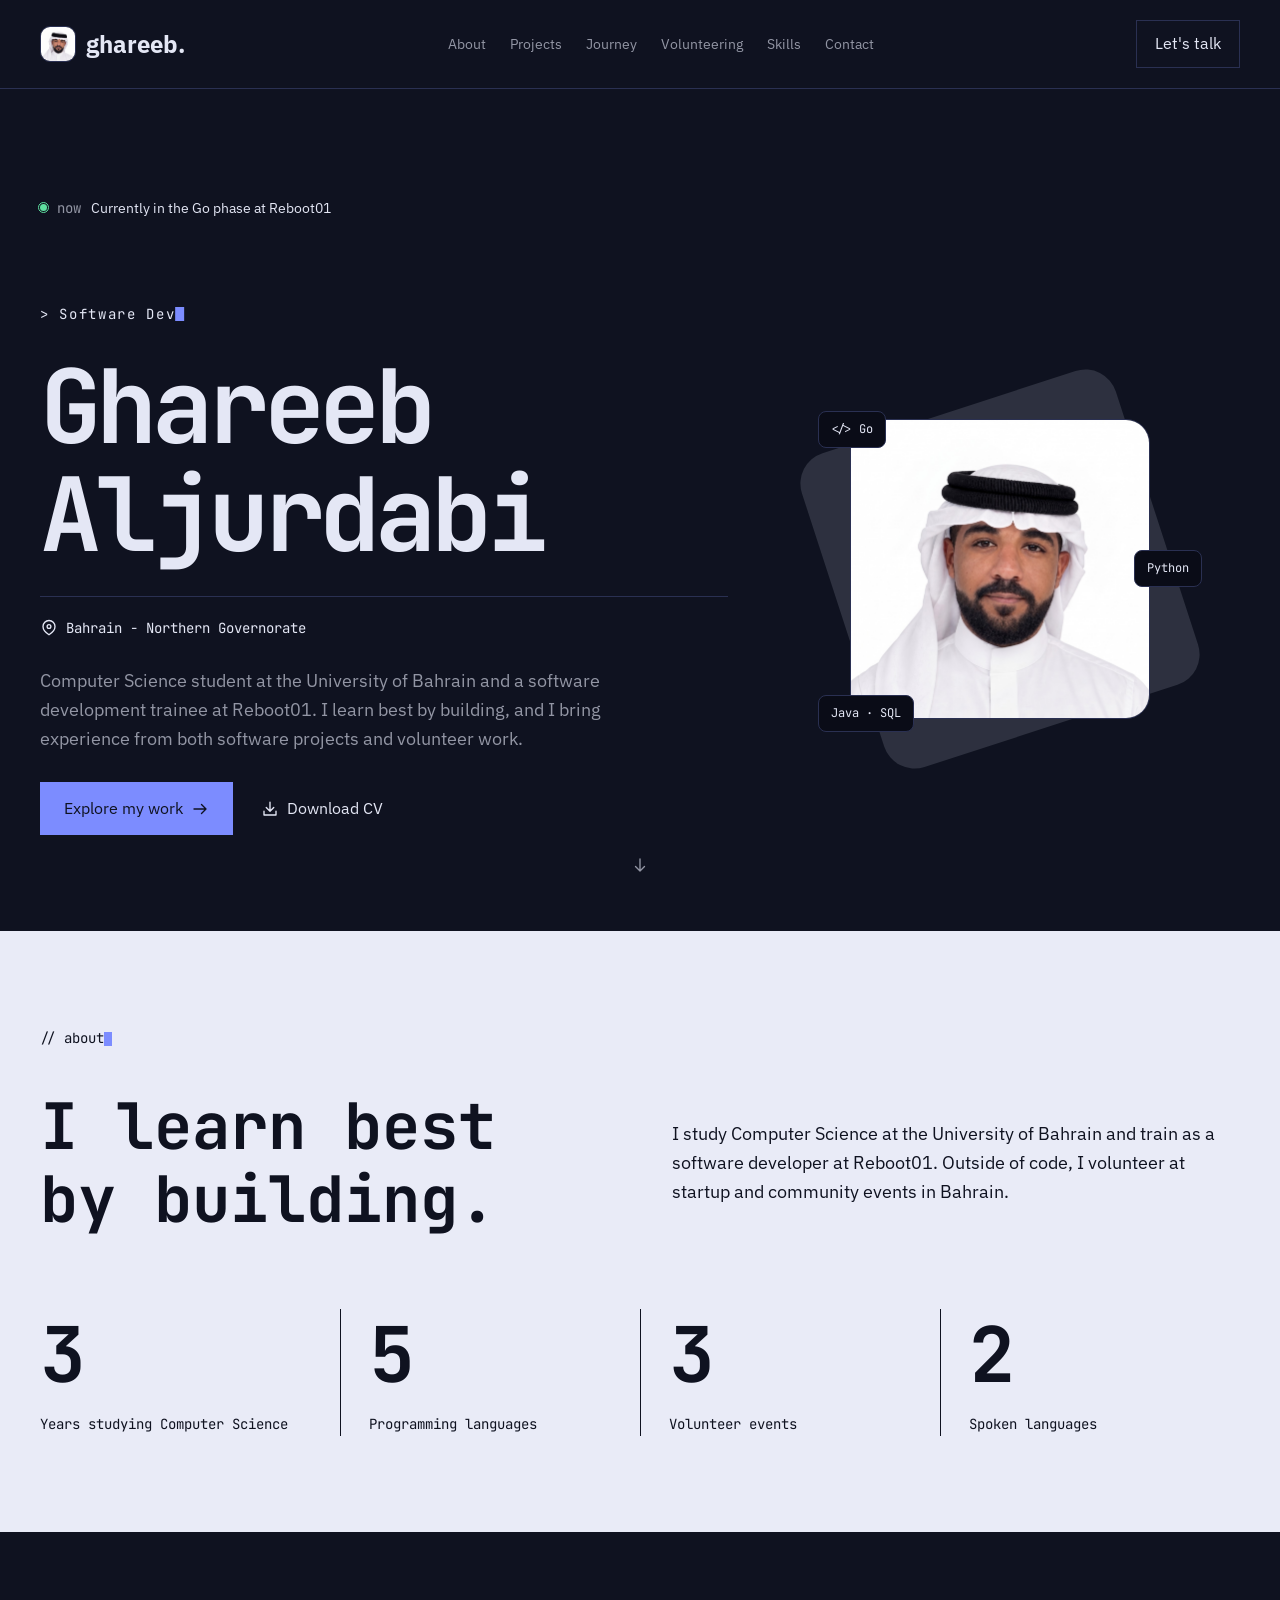
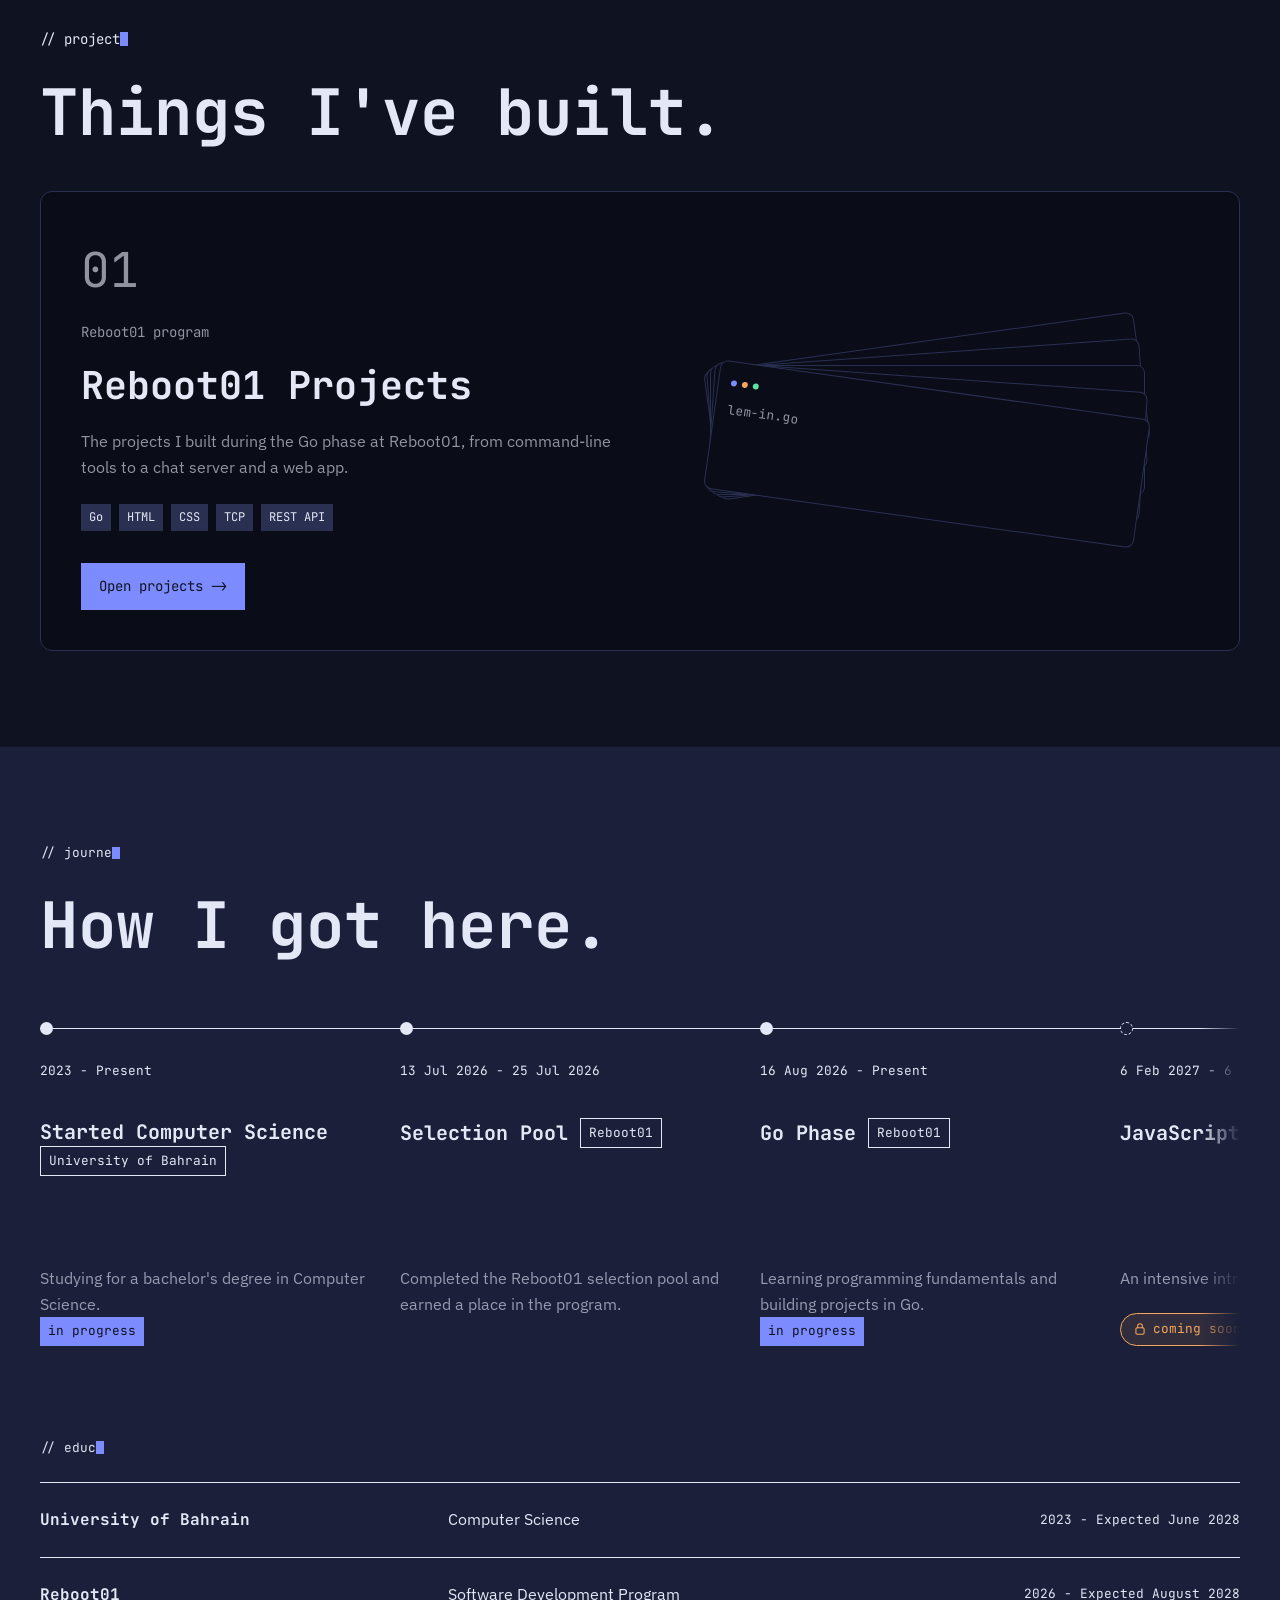
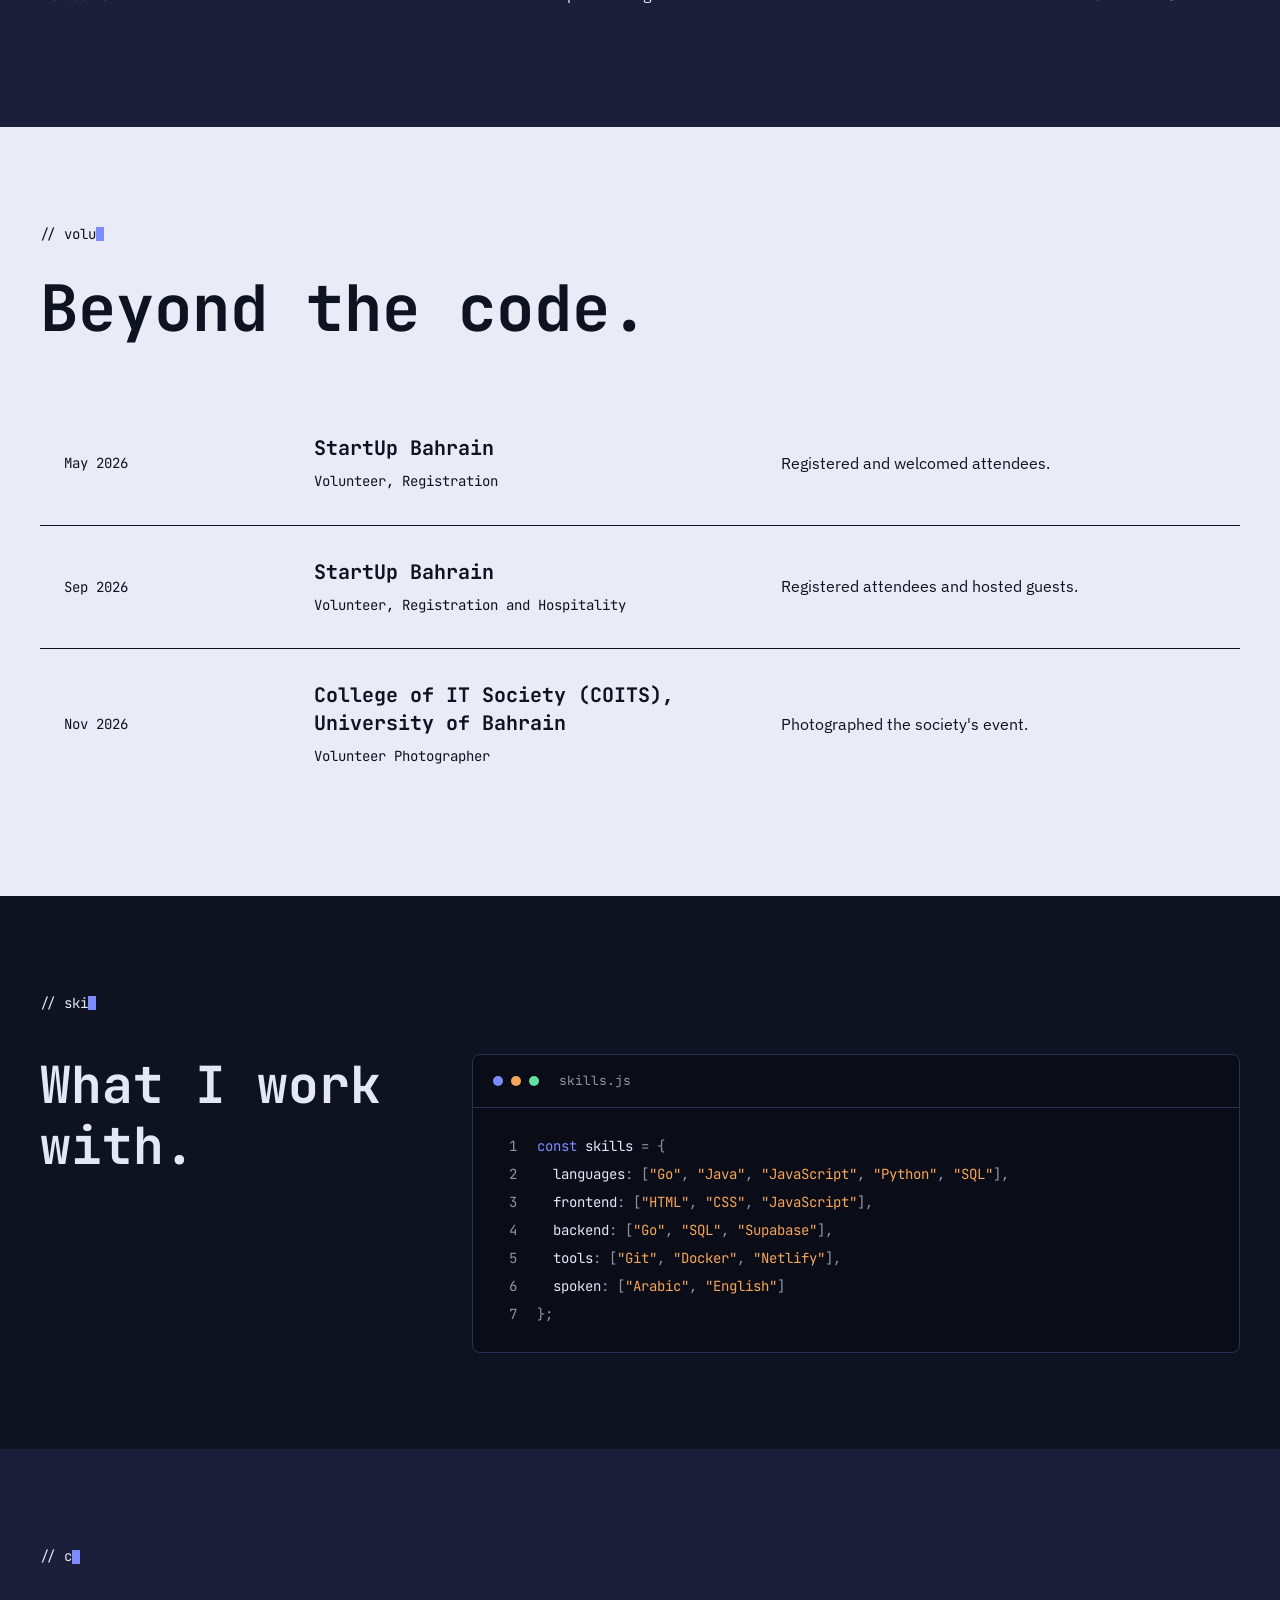
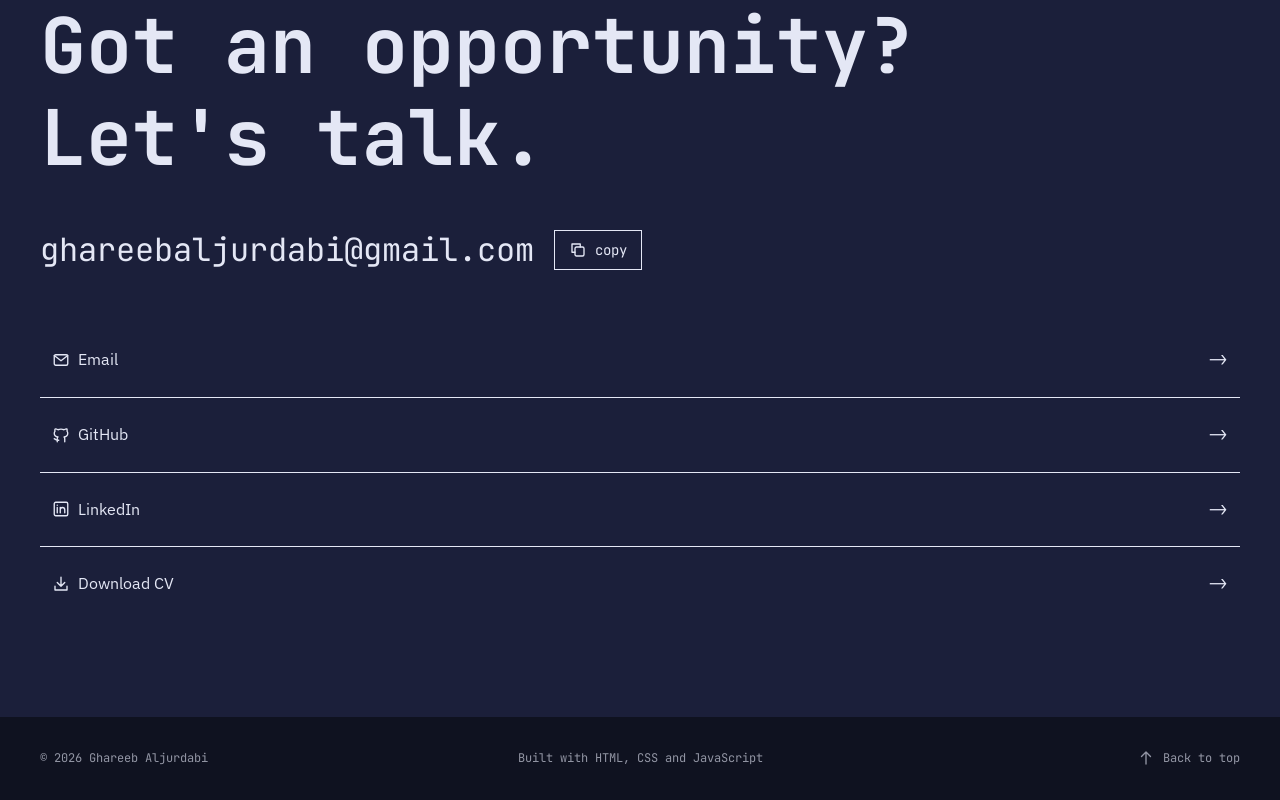
==== commit 83588b15: "redesign reboot01 card and add animated project scenes" ====
--- a/index.html
+++ b/index.html
@@ -125,33 +125,17 @@
       <div class="container">
         <p class="projects-label section-label" role="img" aria-label="// projects"><span class="label-full" aria-hidden="true">// projects</span></p>
         <h2>Things I've built.</h2>
-        <article class="projects-row">
-          <div class="projects-number-column">
-            <span class="projects-number">01</span>
-            <p class="projects-category">Reboot01 program</p>
-          </div>
-          <div class="projects-details">
+        <a class="projects-collection" href="projects/reboot01.html">
+          <div class="collection-copy">
+            <span class="collection-number">01</span>
+            <p class="collection-category">Reboot01 program</p>
             <h3>Reboot01 Projects</h3>
-            <p class="projects-description">The projects I built during the Go phase at Reboot01, from command-line tools to a chat server and a web app.</p>
-            <ul class="projects-tech">
-              <li>Go</li>
-              <li>HTML</li>
-              <li>CSS</li>
-              <li>TCP</li>
-              <li>REST API</li>
-            </ul>
-          </div>
-          <div class="projects-features-column">
-            <ul class="projects-features">
-              <li><span aria-hidden="true">&gt;</span> 5 projects</li>
-              <li><span aria-hidden="true">&gt;</span> Peer-reviewed</li>
-              <li><span aria-hidden="true">&gt;</span> Built in Go</li>
-            </ul>
-            <div class="projects-links">
-              <a href="projects/reboot01.html">View all projects -&gt;</a>
-            </div>
-          </div>
-        </article>
+            <p class="collection-description">The projects I built during the Go phase at Reboot01, from command-line tools to a chat server and a web app.</p>
+            <ul class="projects-tech"><li>Go</li><li>HTML</li><li>CSS</li><li>TCP</li><li>REST API</li></ul>
+            <span class="collection-button">Open projects -&gt;</span>
+          </div>
+          <div class="project-deck" aria-hidden="true"><div class="deck-file" style="--file:0"><span class="deck-dots"><i></i><i></i><i></i></span>go-reloaded.go</div><div class="deck-file" style="--file:1"><span class="deck-dots"><i></i><i></i><i></i></span>ascii-art-web.go</div><div class="deck-file" style="--file:2"><span class="deck-dots"><i></i><i></i><i></i></span>groupie-tracker.go</div><div class="deck-file" style="--file:3"><span class="deck-dots"><i></i><i></i><i></i></span>net-cat.go</div><div class="deck-file" style="--file:4"><span class="deck-dots"><i></i><i></i><i></i></span>lem-in.go</div></div>
+        </a>
       </div>
     </section>
 
@@ -159,58 +143,59 @@
       <div class="container">
         <p class="journey-label section-label" role="img" aria-label="// journey"><span class="label-full" aria-hidden="true">// journey</span></p>
         <h2>How I got here.</h2>
-        <div class="journey-scroll">
+        <div class="journey-window">
+        <div class="journey-scroll" tabindex="0" role="region" aria-label="Journey timeline">
           <ol class="journey-timeline">
             <li class="journey-item">
               <p class="journey-date">2023 - Present</p>
-              <h3>Started Computer Science</h3>
-              <span class="journey-place">University of Bahrain</span>
+              <div class="journey-heading"><h3>Started Computer Science</h3>
+              <span class="journey-place">University of Bahrain</span></div>
               <p class="journey-description">Studying for a bachelor's degree in Computer Science.</p>
               <span class="journey-badge">in progress</span>
             </li>
             <li class="journey-item">
               <p class="journey-date">13 Jul 2026 - 25 Jul 2026</p>
-              <h3>Selection Pool</h3>
-              <span class="journey-place">Reboot01</span>
+              <div class="journey-heading"><h3>Selection Pool</h3>
+              <span class="journey-place">Reboot01</span></div>
               <p class="journey-description">Completed the Reboot01 selection pool and earned a place in the program.</p>
             </li>
             <li class="journey-item">
               <p class="journey-date">16 Aug 2026 - Present</p>
-              <h3>Go Phase</h3>
-              <span class="journey-place">Reboot01</span>
+              <div class="journey-heading"><h3>Go Phase</h3>
+              <span class="journey-place">Reboot01</span></div>
               <p class="journey-description">Learning programming fundamentals and building projects in Go.</p>
               <span class="journey-badge">in progress</span>
             </li>
             <li class="journey-item journey-upcoming">
-              <p class="journey-label journey-next-label section-label" role="img" aria-label="// next"><span class="label-full" aria-hidden="true">// next</span></p>
               <p class="journey-date">6 Feb 2027 - 6 Mar 2027</p>
-              <h3>JavaScript Piscine</h3>
-              <span class="journey-place">Reboot01</span>
+              <div class="journey-heading"><h3>JavaScript Piscine</h3>
+              <span class="journey-place">Reboot01</span></div>
               <p class="journey-description">An intensive introduction to JavaScript.</p>
-              <span class="journey-badge">upcoming</span>
+              <span class="journey-badge"><svg class="journey-lock" width="14" height="14" viewBox="0 0 24 24" fill="none" stroke="currentColor" stroke-width="1.8" stroke-linecap="round" stroke-linejoin="round" aria-hidden="true" focusable="false"><rect x="5" y="10" width="14" height="11" rx="2"/><path d="M8 10V7a4 4 0 0 1 8 0v3"/></svg>coming soon<span class="journey-badge-dots" aria-hidden="true"><span>.</span><span>.</span><span>.</span></span></span>
             </li>
             <li class="journey-item journey-upcoming">
               <p class="journey-date">7 Mar 2027 - 11 Sep 2027</p>
-              <h3>JavaScript Phase</h3>
-              <span class="journey-place">Reboot01</span>
+              <div class="journey-heading"><h3>JavaScript Phase</h3>
+              <span class="journey-place">Reboot01</span></div>
               <p class="journey-description">Web projects across frontend and backend.</p>
-              <span class="journey-badge">upcoming</span>
+              <span class="journey-badge"><svg class="journey-lock" width="14" height="14" viewBox="0 0 24 24" fill="none" stroke="currentColor" stroke-width="1.8" stroke-linecap="round" stroke-linejoin="round" aria-hidden="true" focusable="false"><rect x="5" y="10" width="14" height="11" rx="2"/><path d="M8 10V7a4 4 0 0 1 8 0v3"/></svg>coming soon<span class="journey-badge-dots" aria-hidden="true"><span>.</span><span>.</span><span>.</span></span></span>
             </li>
             <li class="journey-item journey-upcoming">
               <p class="journey-date">11 Sep 2027 - 11 Oct 2027</p>
-              <h3>Rust Piscine</h3>
-              <span class="journey-place">Reboot01</span>
+              <div class="journey-heading"><h3>Rust Piscine</h3>
+              <span class="journey-place">Reboot01</span></div>
               <p class="journey-description">An intensive introduction to Rust.</p>
-              <span class="journey-badge">upcoming</span>
+              <span class="journey-badge"><svg class="journey-lock" width="14" height="14" viewBox="0 0 24 24" fill="none" stroke="currentColor" stroke-width="1.8" stroke-linecap="round" stroke-linejoin="round" aria-hidden="true" focusable="false"><rect x="5" y="10" width="14" height="11" rx="2"/><path d="M8 10V7a4 4 0 0 1 8 0v3"/></svg>coming soon<span class="journey-badge-dots" aria-hidden="true"><span>.</span><span>.</span><span>.</span></span></span>
             </li>
             <li class="journey-item journey-upcoming">
               <p class="journey-date">12 Oct 2027 - 18 Mar 2028</p>
-              <h3>Rust Phase</h3>
-              <span class="journey-place">Reboot01</span>
+              <div class="journey-heading"><h3>Rust Phase</h3>
+              <span class="journey-place">Reboot01</span></div>
               <p class="journey-description">Systems and networking projects in Rust.</p>
-              <span class="journey-badge">upcoming</span>
+              <span class="journey-badge"><svg class="journey-lock" width="14" height="14" viewBox="0 0 24 24" fill="none" stroke="currentColor" stroke-width="1.8" stroke-linecap="round" stroke-linejoin="round" aria-hidden="true" focusable="false"><rect x="5" y="10" width="14" height="11" rx="2"/><path d="M8 10V7a4 4 0 0 1 8 0v3"/></svg>coming soon<span class="journey-badge-dots" aria-hidden="true"><span>.</span><span>.</span><span>.</span></span></span>
             </li>
           </ol>
+        </div>
         </div>
         <div class="journey-education">
           <p class="journey-label section-label" role="img" aria-label="// education"><span class="label-full" aria-hidden="true">// education</span></p>
@@ -273,7 +258,7 @@
             </div>
             <div class="skills-code-scroll" tabindex="0" role="region" aria-label="Skills. Languages: Go, Java, JavaScript, Python, SQL. Frontend: HTML, CSS, JavaScript. Backend: Go, SQL, Supabase. Tools: Git, Docker, Netlify. Spoken languages: Arabic, English.">
               <code class="skills-code" aria-hidden="true">
-                <span class="skills-line"><span class="skills-line-number" aria-hidden="true">1</span><span>const <span class="skills-key">skills</span> = {</span></span>
+                <span class="skills-line"><span class="skills-line-number" aria-hidden="true">1</span><span><span class="skills-keyword">const</span> <span class="skills-key">skills</span> = {</span></span>
                 <span class="skills-line"><span class="skills-line-number" aria-hidden="true">2</span><span>  <span class="skills-key">languages</span>: [<span class="skills-string">"Go"</span>, <span class="skills-string">"Java"</span>, <span class="skills-string">"JavaScript"</span>, <span class="skills-string">"Python"</span>, <span class="skills-string">"SQL"</span>],</span></span>
                 <span class="skills-line"><span class="skills-line-number" aria-hidden="true">3</span><span>  <span class="skills-key">frontend</span>: [<span class="skills-string">"HTML"</span>, <span class="skills-string">"CSS"</span>, <span class="skills-string">"JavaScript"</span>],</span></span>
                 <span class="skills-line"><span class="skills-line-number" aria-hidden="true">4</span><span>  <span class="skills-key">backend</span>: [<span class="skills-string">"Go"</span>, <span class="skills-string">"SQL"</span>, <span class="skills-string">"Supabase"</span>],</span></span>
@@ -323,6 +308,8 @@
   <script defer src="js/label-typing.js"></script>
   <script defer src="js/navbar-scroll.js"></script>
   <script defer src="js/scroll-hint.js"></script>
+  <script defer src="js/journey-scroll.js"></script>
+  <script defer src="js/project-deck.js"></script>
 </body>
 </html>
 
--- a/css/variables.css
+++ b/css/variables.css
@@ -2,18 +2,20 @@
   --font-heading: "JetBrains Mono", "Mono Fallback", monospace;
   --font-body: "IBM Plex Sans", "Body Fallback", sans-serif;
   --font-mono: "JetBrains Mono", "Mono Fallback", monospace;
-  --light-bg: #C7C1B9;
-  --dark-text: #141A23;
-  --bg: #141A23;
-  --text: #E6E0D6;
-  --muted: rgba(230, 224, 214, 0.6);
-  --soft: rgba(230, 224, 214, 0.18);
-  --available: #4CC38A;
-  --accent: #784E25;
-  --accent-light: #C8925A;
-  --editor-bg: #0F141A;
-  --card: #36161A;
-  --tag: #4F523A;
+  --light-bg: #E9EBF7;
+  --dark-text: #0F1220;
+  --bg: #0F1220;
+  --text: #E4E7F5;
+  --muted: rgba(228, 231, 245, 0.62);
+  --soft: rgba(228, 231, 245, 0.14);
+  --available: #5EE0A0;
+  --accent: #7C8CFF;
+  --accent-light: #F5A65B;
+  --editor-bg: #0A0C17;
+  --card: #1B1F3A;
+  --tag: #2A3052;
+  --on-accent: #0F1220;
+  --accent-hover: #98A5FF;
 }
 
 
--- a/css/navbar.css
+++ b/css/navbar.css
@@ -83,8 +83,8 @@
 .navbar-scroll {
   background: linear-gradient(
     to bottom,
-    color-mix(in srgb, var(--bg) var(--navbar-top, 100%), transparent),
-    color-mix(in srgb, var(--bg) var(--navbar-bottom, 100%), transparent)
+    color-mix(in srgb, var(--bg) calc(100% - 15% * var(--navbar-scroll, 0)), transparent),
+    color-mix(in srgb, var(--bg) calc(100% - 19.5% * var(--navbar-scroll, 0)), transparent)
   );
   backdrop-filter: blur(var(--navbar-blur, 0px));
   -webkit-backdrop-filter: blur(var(--navbar-blur, 0px));
--- a/css/home.css
+++ b/css/home.css
@@ -93,7 +93,7 @@
 .home-explore {
   padding: 14px 24px;
   background: var(--accent);
-  color: var(--text);
+  color: var(--on-accent);
   text-decoration: none;
 }
 
--- a/css/status.css
+++ b/css/status.css
@@ -1,4 +1,6 @@
 ﻿.status-line {
+  position: relative;
+  top: 12px;
   width: 100%;
   display: flex;
   align-items: flex-start;
--- a/css/projects.css
+++ b/css/projects.css
@@ -1,103 +1,25 @@
-﻿#projects {
-  background: var(--bg);
-  color: var(--text);
+﻿#projects { background: var(--bg); color: var(--text); }
+.projects-label, .collection-category, .projects-tech, .collection-button { font-family: var(--font-mono); font-size: 0.875rem; }
+#projects h2 { margin-top: 24px; font-size: clamp(2.25rem, 5vw, 4rem); line-height: 1.2; }
+.projects-collection { display: grid; grid-template-columns: minmax(0, 1fr) minmax(0, 1fr); gap: 32px; align-items: center; margin-top: 40px; padding: 40px; border: 1px solid var(--tag); border-radius: 12px; background: var(--editor-bg); color: var(--text); text-decoration: none; transition: border-color 0.25s; }
+.projects-collection:hover, .projects-collection:focus-visible { border-color: var(--accent); }
+.collection-copy { min-width: 0; }
+.collection-number { font-family: var(--font-heading); font-size: 3rem; color: var(--muted); }
+.collection-category { margin-top: 12px; color: var(--muted); }
+.collection-copy h3 { margin-top: 20px; font-size: clamp(1.75rem, 3vw, 2.75rem); line-height: 1.2; }
+.collection-description { margin-top: 20px; color: var(--muted); }
+.projects-tech { display: flex; flex-wrap: wrap; gap: 8px; margin-top: 24px; list-style: none; }
+.projects-tech li { padding: 4px 8px; background: var(--tag); color: var(--text); font-size: 0.75rem; }
+.collection-button { display: inline-block; margin-top: 32px; padding: 12px 18px; background: var(--accent); color: var(--on-accent); }
+.project-deck { position: relative; height: 300px; min-width: 0; }
+.deck-file { position: absolute; top: 70px; left: 10%; width: 80%; height: 130px; padding: 18px 12px; border: 1px solid var(--tag); border-radius: 8px; background: var(--editor-bg); font-family: var(--font-mono); font-size: clamp(0.6rem, 1vw, 0.8rem); color: var(--muted); transform: translateY(calc(var(--file) * 12px)) rotate(calc((var(--file) - 2) * 4deg)); transition: transform 0.5s; }
+.deck-dots { display: flex; gap: 5px; margin-bottom: 14px; }
+.deck-dots i, .scene-dots i { width: 6px; height: 6px; border-radius: 50%; background: var(--accent); }
+.deck-dots i:nth-child(2), .scene-dots i:nth-child(2) { background: var(--accent-light); }
+.deck-dots i:nth-child(3), .scene-dots i:nth-child(3) { background: var(--available); }
+.projects-collection:is(:hover, :focus-visible, .deck-spread) .deck-file { transform: translate(calc((var(--file) - 2) * 12px), calc((var(--file) - 2) * 22px)) rotate(calc((var(--file) - 2) * 8deg)); }
+.projects-collection:is(:hover, :focus-visible, .deck-spread) .deck-file:last-child { transform: translate(24px, 20px) rotate(16deg); }
+@media (prefers-reduced-motion: reduce) {
+  .projects-collection .deck-file { transition: none; }
+  .projects-collection:is(:hover, :focus-visible, .deck-spread) .deck-file { transform: translateY(calc(var(--file) * 12px)) rotate(calc((var(--file) - 2) * 4deg)); }
 }
-
-.projects-label,
-.projects-category,
-.projects-tech,
-.projects-features,
-.projects-links {
-  font-family: var(--font-mono);
-  font-size: 0.875rem;
-}
-
-#projects h2 {
-  margin-top: 24px;
-  font-size: clamp(2.25rem, 5vw, 4rem);
-  line-height: 1.2;
-}
-
-.projects-row {
-  display: grid;
-  grid-template-columns: minmax(0, 1fr) minmax(0, 3fr) minmax(0, 2fr);
-  gap: 40px;
-  margin-top: 56px;
-  padding: 48px 24px;
-  border-block: 1px solid var(--tag);
-  border-left: 6px solid transparent;
-  transition: border-left-color 0.3s;
-}
-
-.projects-row > div {
-  min-width: 0;
-  transition: transform 0.3s;
-}
-
-.projects-row:hover {
-  border-left-color: var(--accent);
-}
-
-.projects-row:hover > div {
-  transform: translateX(8px);
-}
-
-.projects-number {
-  font-family: var(--font-heading);
-  font-size: clamp(3rem, 6vw, 5rem);
-  line-height: 1.2;
-  color: var(--muted);
-}
-
-.projects-category {
-  margin-top: 12px;
-}
-
-.projects-details h3 {
-  font-size: clamp(1.5rem, 3vw, 2rem);
-  line-height: 1.3;
-}
-
-.projects-description {
-  margin-top: 20px;
-  color: var(--muted);
-}
-
-.projects-tech {
-  display: flex;
-  flex-wrap: wrap;
-  gap: 8px;
-  margin-top: 24px;
-  list-style: none;
-}
-
-.projects-tech li {
-  padding: 4px 10px;
-  background: var(--tag);
-  color: var(--text);
-}
-
-.projects-features {
-  list-style: none;
-}
-
-.projects-features li + li {
-  margin-top: 12px;
-}
-
-.projects-features span {
-  color: var(--accent-light);
-}
-
-.projects-links {
-  display: flex;
-  flex-direction: column;
-  align-items: flex-start;
-  gap: 12px;
-  margin-top: 32px;
-}
-
-.projects-links a {
-  text-underline-offset: 5px;
-}
-
--- a/css/projects.css
+++ b/css/projects.css
@@ -1,103 +1,25 @@
-﻿#projects {
-  background: var(--bg);
-  color: var(--text);
+﻿#projects { background: var(--bg); color: var(--text); }
+.projects-label, .collection-category, .projects-tech, .collection-button { font-family: var(--font-mono); font-size: 0.875rem; }
+#projects h2 { margin-top: 24px; font-size: clamp(2.25rem, 5vw, 4rem); line-height: 1.2; }
+.projects-collection { display: grid; grid-template-columns: minmax(0, 1fr) minmax(0, 1fr); gap: 32px; align-items: center; margin-top: 40px; padding: 40px; border: 1px solid var(--tag); border-radius: 12px; background: var(--editor-bg); color: var(--text); text-decoration: none; transition: border-color 0.25s; }
+.projects-collection:hover, .projects-collection:focus-visible { border-color: var(--accent); }
+.collection-copy { min-width: 0; }
+.collection-number { font-family: var(--font-heading); font-size: 3rem; color: var(--muted); }
+.collection-category { margin-top: 12px; color: var(--muted); }
+.collection-copy h3 { margin-top: 20px; font-size: clamp(1.75rem, 3vw, 2.75rem); line-height: 1.2; }
+.collection-description { margin-top: 20px; color: var(--muted); }
+.projects-tech { display: flex; flex-wrap: wrap; gap: 8px; margin-top: 24px; list-style: none; }
+.projects-tech li { padding: 4px 8px; background: var(--tag); color: var(--text); font-size: 0.75rem; }
+.collection-button { display: inline-block; margin-top: 32px; padding: 12px 18px; background: var(--accent); color: var(--on-accent); }
+.project-deck { position: relative; height: 300px; min-width: 0; }
+.deck-file { position: absolute; top: 70px; left: 10%; width: 80%; height: 130px; padding: 18px 12px; border: 1px solid var(--tag); border-radius: 8px; background: var(--editor-bg); font-family: var(--font-mono); font-size: clamp(0.6rem, 1vw, 0.8rem); color: var(--muted); transform: translateY(calc(var(--file) * 12px)) rotate(calc((var(--file) - 2) * 4deg)); transition: transform 0.5s; }
+.deck-dots { display: flex; gap: 5px; margin-bottom: 14px; }
+.deck-dots i, .scene-dots i { width: 6px; height: 6px; border-radius: 50%; background: var(--accent); }
+.deck-dots i:nth-child(2), .scene-dots i:nth-child(2) { background: var(--accent-light); }
+.deck-dots i:nth-child(3), .scene-dots i:nth-child(3) { background: var(--available); }
+.projects-collection:is(:hover, :focus-visible, .deck-spread) .deck-file { transform: translate(calc((var(--file) - 2) * 12px), calc((var(--file) - 2) * 22px)) rotate(calc((var(--file) - 2) * 8deg)); }
+.projects-collection:is(:hover, :focus-visible, .deck-spread) .deck-file:last-child { transform: translate(24px, 20px) rotate(16deg); }
+@media (prefers-reduced-motion: reduce) {
+  .projects-collection .deck-file { transition: none; }
+  .projects-collection:is(:hover, :focus-visible, .deck-spread) .deck-file { transform: translateY(calc(var(--file) * 12px)) rotate(calc((var(--file) - 2) * 4deg)); }
 }
-
-.projects-label,
-.projects-category,
-.projects-tech,
-.projects-features,
-.projects-links {
-  font-family: var(--font-mono);
-  font-size: 0.875rem;
-}
-
-#projects h2 {
-  margin-top: 24px;
-  font-size: clamp(2.25rem, 5vw, 4rem);
-  line-height: 1.2;
-}
-
-.projects-row {
-  display: grid;
-  grid-template-columns: minmax(0, 1fr) minmax(0, 3fr) minmax(0, 2fr);
-  gap: 40px;
-  margin-top: 56px;
-  padding: 48px 24px;
-  border-block: 1px solid var(--tag);
-  border-left: 6px solid transparent;
-  transition: border-left-color 0.3s;
-}
-
-.projects-row > div {
-  min-width: 0;
-  transition: transform 0.3s;
-}
-
-.projects-row:hover {
-  border-left-color: var(--accent);
-}
-
-.projects-row:hover > div {
-  transform: translateX(8px);
-}
-
-.projects-number {
-  font-family: var(--font-heading);
-  font-size: clamp(3rem, 6vw, 5rem);
-  line-height: 1.2;
-  color: var(--muted);
-}
-
-.projects-category {
-  margin-top: 12px;
-}
-
-.projects-details h3 {
-  font-size: clamp(1.5rem, 3vw, 2rem);
-  line-height: 1.3;
-}
-
-.projects-description {
-  margin-top: 20px;
-  color: var(--muted);
-}
-
-.projects-tech {
-  display: flex;
-  flex-wrap: wrap;
-  gap: 8px;
-  margin-top: 24px;
-  list-style: none;
-}
-
-.projects-tech li {
-  padding: 4px 10px;
-  background: var(--tag);
-  color: var(--text);
-}
-
-.projects-features {
-  list-style: none;
-}
-
-.projects-features li + li {
-  margin-top: 12px;
-}
-
-.projects-features span {
-  color: var(--accent-light);
-}
-
-.projects-links {
-  display: flex;
-  flex-direction: column;
-  align-items: flex-start;
-  gap: 12px;
-  margin-top: 32px;
-}
-
-.projects-links a {
-  text-underline-offset: 5px;
-}
-
--- a/css/journey.css
+++ b/css/journey.css
@@ -20,20 +20,26 @@
 
 .journey-scroll {
   overflow-x: auto;
-  margin-top: 56px;
+  margin-top: 0;
+  padding-bottom: 16px;
+  scroll-snap-type: x mandatory;
+  scrollbar-width: thin;
+  scrollbar-color: color-mix(in srgb, var(--text) 40%, transparent) transparent;
   padding-top: 8px;
 }
 
 .journey-timeline {
   display: grid;
-  grid-template-columns: repeat(12, minmax(0, 1fr));
-  row-gap: 80px;
+  grid-auto-flow: column;
+  grid-auto-columns: 360px;
+  width: max-content;
   min-width: 0;
   list-style: none;
 }
 
 .journey-item {
-  grid-column: span 4;
+  grid-column: auto;
+  scroll-snap-align: start;
   min-width: 0;
   border-top: 1px solid var(--text);
   display: flex;
@@ -55,13 +61,23 @@
 }
 
 .journey-item h3 {
-  min-height: 2.8em;
-  margin-block: 16px;
+  display: inline-block;
+  max-width: 100%;
+  margin-right: 8px;
+  vertical-align: middle;
   font-size: 1.25rem;
   line-height: 1.4;
 }
 
+.journey-heading {
+  min-height: 7em;
+  width: 100%;
+  margin-block: 16px;
+}
+
 .journey-place {
+  max-width: 100%;
+  vertical-align: middle;
   display: inline-block;
   padding: 4px 8px;
   border: 1px solid var(--text);
@@ -77,7 +93,7 @@
   margin-top: auto;
   padding: 4px 8px;
   background: var(--accent);
-  color: var(--text);
+  color: var(--on-accent);
 }
 
 .journey-upcoming .journey-place {
@@ -85,9 +101,73 @@
 }
 
 .journey-upcoming .journey-badge {
-  background: transparent;
-  border: 1px dashed var(--text);
-  color: var(--text);
+  position: relative;
+  display: inline-flex;
+  align-items: center;
+  gap: 6px;
+  padding: 5px 12px;
+  overflow: hidden;
+  border: 1px solid var(--accent-light);
+  border-radius: 999px;
+  background: color-mix(in srgb, var(--accent-light) 10%, transparent);
+  color: var(--accent-light);
+  white-space: nowrap;
+}
+
+.journey-lock {
+  width: 14px;
+  height: 14px;
+  flex-shrink: 0;
+}
+
+.journey-badge-dots {
+  display: inline-flex;
+  width: 3ch;
+  gap: 0;
+}
+
+.journey-badge-dots span {
+  width: 1ch;
+  opacity: 1;
+  animation: journey-dot-one 1.5s step-end infinite;
+}
+
+.journey-badge-dots span:nth-child(2) {
+  animation-name: journey-dot-two;
+}
+
+.journey-badge-dots span:nth-child(3) {
+  animation-name: journey-dot-three;
+}
+
+.journey-upcoming .journey-badge::before {
+  content: "";
+  position: absolute;
+  inset: 0;
+  background: linear-gradient(110deg, transparent 20%, color-mix(in srgb, var(--accent-light) 18%, transparent) 50%, transparent 80%);
+  pointer-events: none;
+  transform: translateX(-120%);
+  animation: journey-shimmer 4.5s ease-in-out infinite;
+}
+
+@keyframes journey-dot-one {
+  0%, 90% { opacity: 0; }
+  20% { opacity: 1; }
+}
+
+@keyframes journey-dot-two {
+  0%, 90% { opacity: 0; }
+  40% { opacity: 1; }
+}
+
+@keyframes journey-dot-three {
+  0%, 90% { opacity: 0; }
+  60% { opacity: 1; }
+}
+
+@keyframes journey-shimmer {
+  0%, 60% { transform: translateX(-120%); }
+  90%, 100% { transform: translateX(120%); }
 }
 
 .journey-upcoming::before {
@@ -120,18 +200,49 @@
   text-align: right;
 }
 
-
-
-.journey-upcoming {
-  grid-column: span 3;
-}
-
 .journey-date {
   min-height: 3.2em;
 }
 
-.journey-next-label {
+
+.journey-window {
+  position: relative;
+  min-width: 0;
+  margin-top: 56px;
+}
+
+.journey-window::before,
+.journey-window::after {
+  content: "";
   position: absolute;
-  top: -48px;
+  top: 0;
+  bottom: 16px;
+  width: 40px;
+  z-index: 2;
+  pointer-events: none;
+}
+
+.journey-window::before {
   left: 0;
-}
+  background: linear-gradient(to right, var(--card), transparent);
+  opacity: var(--journey-fade-left, 0);
+}
+
+.journey-window::after {
+  right: 0;
+  background: linear-gradient(to left, var(--card), transparent);
+  opacity: var(--journey-fade-right, 0);
+}
+
+.journey-scroll::-webkit-scrollbar {
+  height: 6px;
+}
+
+.journey-scroll::-webkit-scrollbar-track {
+  background: transparent;
+}
+
+.journey-scroll::-webkit-scrollbar-thumb {
+  background: color-mix(in srgb, var(--text) 40%, transparent);
+  border-radius: 3px;
+}
--- a/css/journey.css
+++ b/css/journey.css
@@ -20,20 +20,26 @@
 
 .journey-scroll {
   overflow-x: auto;
-  margin-top: 56px;
+  margin-top: 0;
+  padding-bottom: 16px;
+  scroll-snap-type: x mandatory;
+  scrollbar-width: thin;
+  scrollbar-color: color-mix(in srgb, var(--text) 40%, transparent) transparent;
   padding-top: 8px;
 }
 
 .journey-timeline {
   display: grid;
-  grid-template-columns: repeat(12, minmax(0, 1fr));
-  row-gap: 80px;
+  grid-auto-flow: column;
+  grid-auto-columns: 360px;
+  width: max-content;
   min-width: 0;
   list-style: none;
 }
 
 .journey-item {
-  grid-column: span 4;
+  grid-column: auto;
+  scroll-snap-align: start;
   min-width: 0;
   border-top: 1px solid var(--text);
   display: flex;
@@ -55,13 +61,23 @@
 }
 
 .journey-item h3 {
-  min-height: 2.8em;
-  margin-block: 16px;
+  display: inline-block;
+  max-width: 100%;
+  margin-right: 8px;
+  vertical-align: middle;
   font-size: 1.25rem;
   line-height: 1.4;
 }
 
+.journey-heading {
+  min-height: 7em;
+  width: 100%;
+  margin-block: 16px;
+}
+
 .journey-place {
+  max-width: 100%;
+  vertical-align: middle;
   display: inline-block;
   padding: 4px 8px;
   border: 1px solid var(--text);
@@ -77,7 +93,7 @@
   margin-top: auto;
   padding: 4px 8px;
   background: var(--accent);
-  color: var(--text);
+  color: var(--on-accent);
 }
 
 .journey-upcoming .journey-place {
@@ -85,9 +101,73 @@
 }
 
 .journey-upcoming .journey-badge {
-  background: transparent;
-  border: 1px dashed var(--text);
-  color: var(--text);
+  position: relative;
+  display: inline-flex;
+  align-items: center;
+  gap: 6px;
+  padding: 5px 12px;
+  overflow: hidden;
+  border: 1px solid var(--accent-light);
+  border-radius: 999px;
+  background: color-mix(in srgb, var(--accent-light) 10%, transparent);
+  color: var(--accent-light);
+  white-space: nowrap;
+}
+
+.journey-lock {
+  width: 14px;
+  height: 14px;
+  flex-shrink: 0;
+}
+
+.journey-badge-dots {
+  display: inline-flex;
+  width: 3ch;
+  gap: 0;
+}
+
+.journey-badge-dots span {
+  width: 1ch;
+  opacity: 1;
+  animation: journey-dot-one 1.5s step-end infinite;
+}
+
+.journey-badge-dots span:nth-child(2) {
+  animation-name: journey-dot-two;
+}
+
+.journey-badge-dots span:nth-child(3) {
+  animation-name: journey-dot-three;
+}
+
+.journey-upcoming .journey-badge::before {
+  content: "";
+  position: absolute;
+  inset: 0;
+  background: linear-gradient(110deg, transparent 20%, color-mix(in srgb, var(--accent-light) 18%, transparent) 50%, transparent 80%);
+  pointer-events: none;
+  transform: translateX(-120%);
+  animation: journey-shimmer 4.5s ease-in-out infinite;
+}
+
+@keyframes journey-dot-one {
+  0%, 90% { opacity: 0; }
+  20% { opacity: 1; }
+}
+
+@keyframes journey-dot-two {
+  0%, 90% { opacity: 0; }
+  40% { opacity: 1; }
+}
+
+@keyframes journey-dot-three {
+  0%, 90% { opacity: 0; }
+  60% { opacity: 1; }
+}
+
+@keyframes journey-shimmer {
+  0%, 60% { transform: translateX(-120%); }
+  90%, 100% { transform: translateX(120%); }
 }
 
 .journey-upcoming::before {
@@ -120,18 +200,49 @@
   text-align: right;
 }
 
-
-
-.journey-upcoming {
-  grid-column: span 3;
-}
-
 .journey-date {
   min-height: 3.2em;
 }
 
-.journey-next-label {
+
+.journey-window {
+  position: relative;
+  min-width: 0;
+  margin-top: 56px;
+}
+
+.journey-window::before,
+.journey-window::after {
+  content: "";
   position: absolute;
-  top: -48px;
+  top: 0;
+  bottom: 16px;
+  width: 40px;
+  z-index: 2;
+  pointer-events: none;
+}
+
+.journey-window::before {
   left: 0;
-}
+  background: linear-gradient(to right, var(--card), transparent);
+  opacity: var(--journey-fade-left, 0);
+}
+
+.journey-window::after {
+  right: 0;
+  background: linear-gradient(to left, var(--card), transparent);
+  opacity: var(--journey-fade-right, 0);
+}
+
+.journey-scroll::-webkit-scrollbar {
+  height: 6px;
+}
+
+.journey-scroll::-webkit-scrollbar-track {
+  background: transparent;
+}
+
+.journey-scroll::-webkit-scrollbar-thumb {
+  background: color-mix(in srgb, var(--text) 40%, transparent);
+  border-radius: 3px;
+}
--- a/css/skills.css
+++ b/css/skills.css
@@ -50,15 +50,15 @@
   width: 10px;
   height: 10px;
   border-radius: 50%;
-  background: var(--card);
+  background: var(--accent);
 }
 
 .skills-editor-dots span:nth-child(2) {
-  background: var(--accent);
+  background: var(--accent-light);
 }
 
 .skills-editor-dots span:nth-child(3) {
-  background: var(--tag);
+  background: var(--available);
 }
 
 .skills-code-scroll {
@@ -98,3 +98,7 @@
   color: var(--accent-light);
 }
 
+
+.skills-keyword {
+  color: var(--accent);
+}
--- a/css/skills.css
+++ b/css/skills.css
@@ -50,15 +50,15 @@
   width: 10px;
   height: 10px;
   border-radius: 50%;
-  background: var(--card);
+  background: var(--accent);
 }
 
 .skills-editor-dots span:nth-child(2) {
-  background: var(--accent);
+  background: var(--accent-light);
 }
 
 .skills-editor-dots span:nth-child(3) {
-  background: var(--tag);
+  background: var(--available);
 }
 
 .skills-code-scroll {
@@ -98,3 +98,7 @@
   color: var(--accent-light);
 }
 
+
+.skills-keyword {
+  color: var(--accent);
+}
--- a/css/hover.css
+++ b/css/hover.css
@@ -26,13 +26,12 @@
 }
 
 .home-explore:hover {
-  background: var(--accent-light);
-  color: var(--dark-text);
+  background: var(--accent-hover);
+  color: var(--on-accent);
 }
 
 .home-cv,
 .reboot-back,
-.projects-links a,
 .footer-content > a,
 .not-found a {
   text-decoration: none;
@@ -45,7 +44,6 @@
 
 .home-cv:hover,
 .reboot-back:hover,
-.projects-links a:hover,
 .footer-content > a:hover,
 .not-found a:hover {
   background-size: 100% 1px;
--- a/css/scroll-hint.css
+++ b/css/scroll-hint.css
@@ -30,3 +30,8 @@
     transform: translateY(3px);
   }
 }
+@media (min-width: 901px) {
+  .scroll-hint {
+    bottom: 56px;
+  }
+}
--- a/css/motion.css
+++ b/css/motion.css
@@ -41,6 +41,14 @@
   background: var(--accent);
 }
 @media (prefers-reduced-motion: reduce) {
+.journey-upcoming .journey-badge::before {
+    display: none;
+  }
+
+  .journey-badge-dots span {
+    opacity: 1;
+  }
+
   @view-transition {
     navigation: none;
   }
--- a/css/responsive.css
+++ b/css/responsive.css
@@ -20,7 +20,20 @@
 }
 
 @media (max-width: 900px) {
-  #home > .container {
+  .projects-collection {
+    grid-template-columns: minmax(0, 1fr);
+  }
+
+  .reboot-project,
+  .reboot-project:nth-child(even) {
+    grid-template-columns: minmax(0, 1fr);
+  }
+
+  .reboot-project:nth-child(even) .project-scene {
+    order: 0;
+  }
+
+#home > .container {
     grid-template-columns: minmax(0, 1fr);
     row-gap: 12px;
   }
@@ -108,7 +121,6 @@
   }
 
   #about .about-intro,
-  .projects-row,
   .journey-education-row,
   .volunteering-row,
   #skills .skills-layout {
@@ -131,13 +143,23 @@
     border-left: 0;
   }
 
+  .journey-window::before,
+  .journey-window::after {
+    display: none;
+  }
+
   .journey-scroll {
+    scroll-snap-type: none;
+    padding-bottom: 0;
     overflow: visible;
     padding-top: 0;
     padding-left: 7px;
   }
 
   .journey-timeline {
+    grid-auto-flow: row;
+    grid-auto-columns: auto;
+    width: auto;
     row-gap: 0;
     grid-template-columns: minmax(0, 1fr);
     min-width: 0;
@@ -156,15 +178,11 @@
     left: -7px;
   }
 
-  .journey-next-label {
-    display: none;
-  }
-
   .journey-date {
     min-height: 0;
   }
 
-  .journey-item h3 {
+  .journey-heading {
     min-height: 0;
   }
 
@@ -214,16 +232,11 @@
 }
 
 @media (max-width: 600px) {
-  .scroll-hint {
+.scroll-hint {
     bottom: 36px;
   }
 
-  #home > .container > .status-line {
-    position: relative;
-    top: 12px;
-  }
-
-  #home {
+#home {
     min-height: calc(100vh - 73px);
     min-height: calc(100svh - 73px);
     padding-block: 16px 64px;
@@ -321,32 +334,24 @@
     font-size: clamp(1.75rem, 7vw, 2.5rem);
   }
 
-  .about-number,
-  .projects-number {
+  .about-number {
     font-size: 3rem;
   }
 
-  .projects-details h3,
   .reboot-project h2 {
     font-size: 1.5rem;
   }
 
-  .projects-row,
   .volunteering-row {
     padding: 28px 16px;
   }
 
-  .projects-row:hover > div {
-    transform: translateX(4px);
-  }
-
-  .about-label,
+.about-label,
   .skills-label {
     margin-bottom: 28px;
   }
 
-  .projects-row,
-  .journey-scroll,
+  .journey-window,
   .volunteering-list,
   .contact-links {
     margin-top: 32px;
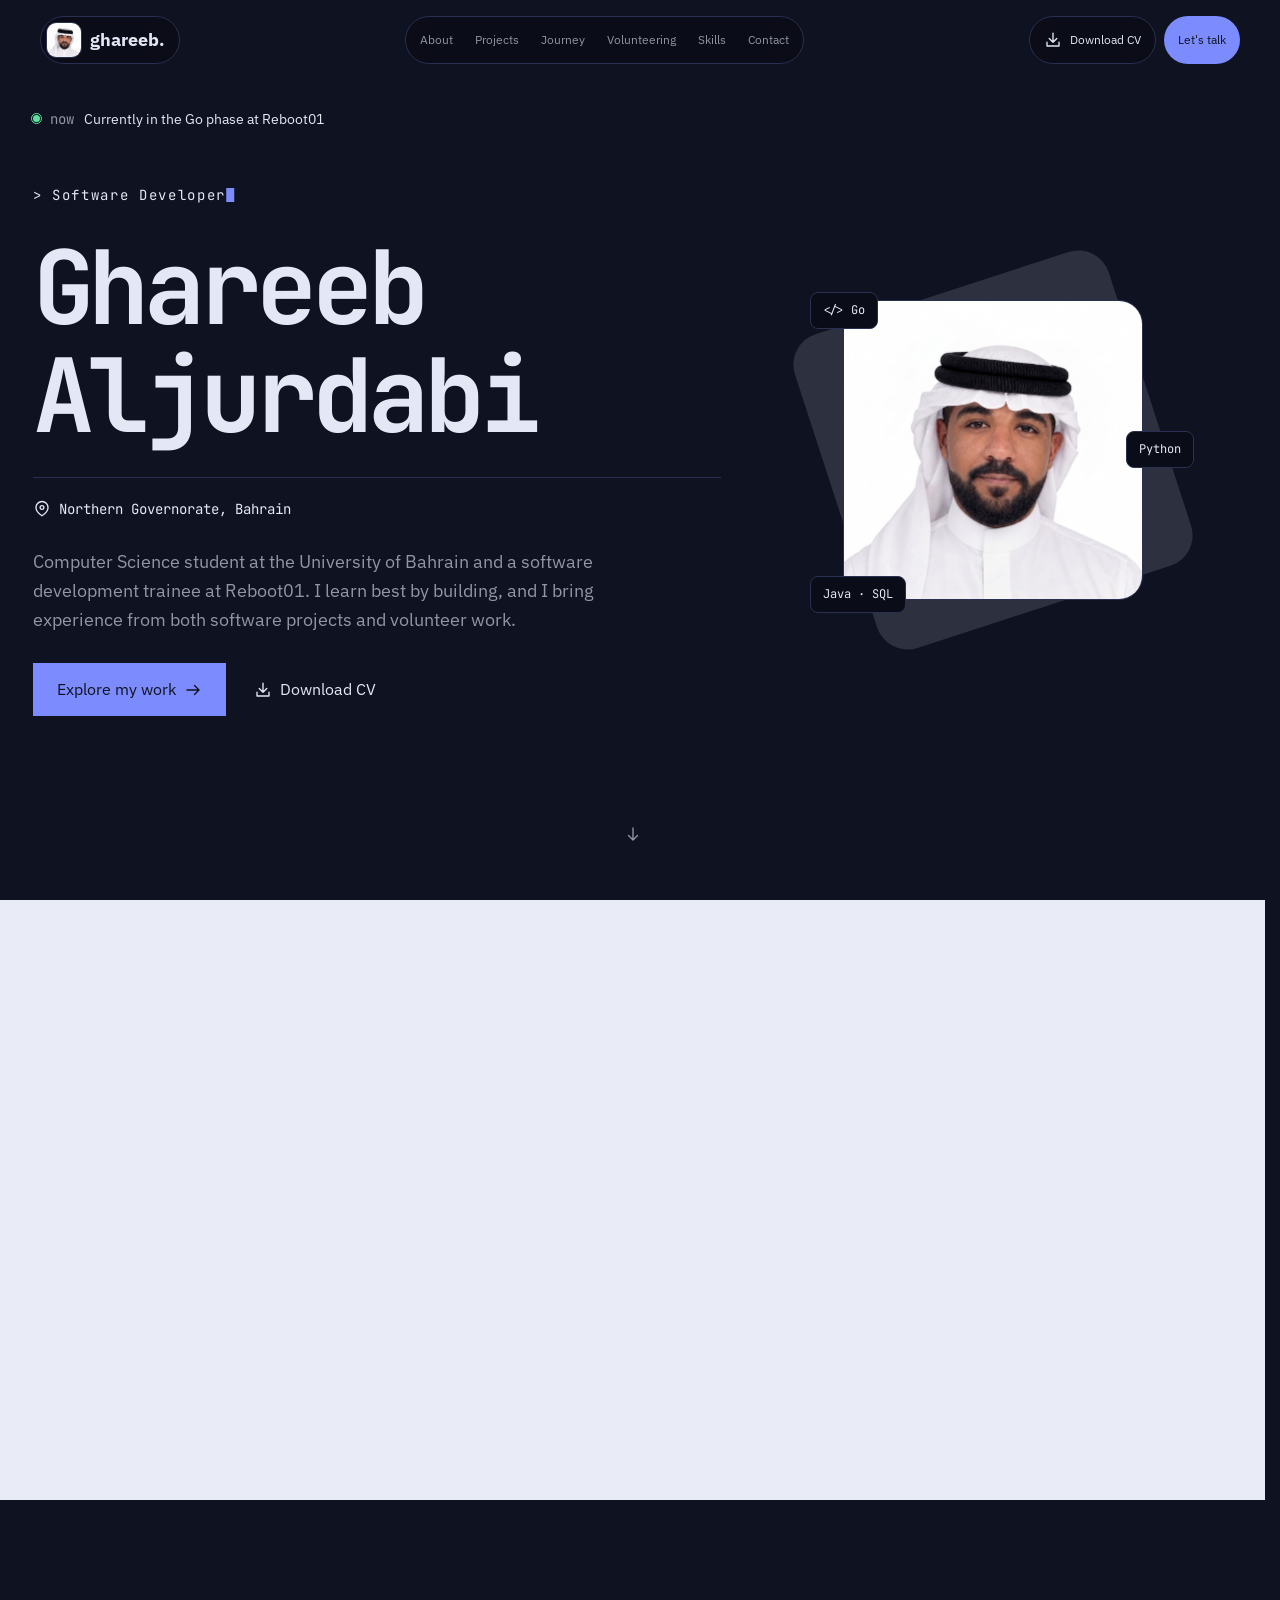
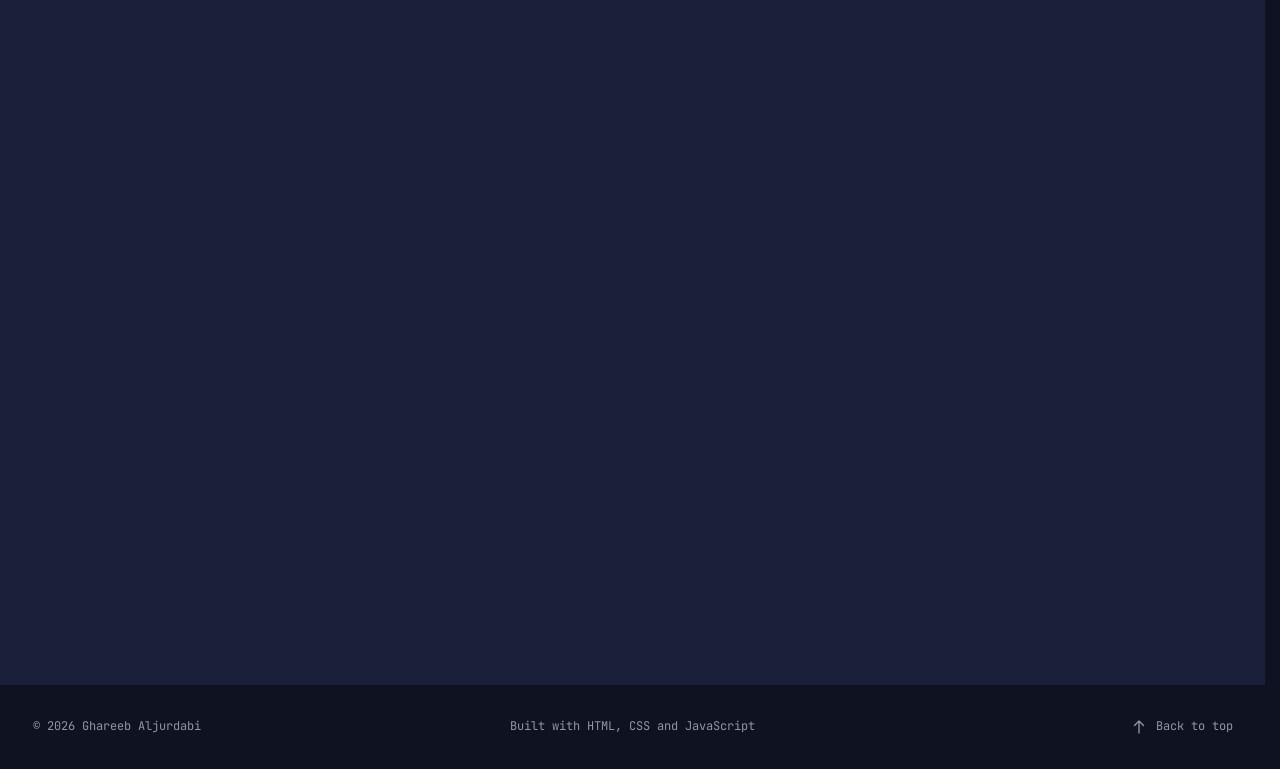
==== commit 610c2c30: "before cleanup" ====
--- a/index.html
+++ b/index.html
@@ -3,12 +3,28 @@
 <head>
   <meta charset="UTF-8">
   <meta name="viewport" content="width=device-width, initial-scale=1.0">
+  <script>
+    window.finishIntro = function () {
+      if (!document.documentElement.classList.contains("intro")) return;
+      document.documentElement.classList.remove("intro");
+      document.querySelector(".intro-screen")?.remove();
+      document.dispatchEvent(new Event("intro-end"));
+    };
+    try {
+      if (!matchMedia("(prefers-reduced-motion: reduce)").matches && !sessionStorage.getItem("portfolio-intro")) {
+        sessionStorage.setItem("portfolio-intro", "seen");
+        document.documentElement.classList.add("intro");
+        setTimeout(window.finishIntro, 4000);
+      }
+    } catch {}
+  </script>
   <title>Ghareeb Aljurdabi | Software Developer</title>
   <meta name="description" content="Ghareeb Aljurdabi | Software Developer. Computer Science student at the University of Bahrain and a software development trainee at Reboot01.">
   <link rel="preload" href="fonts/jetbrains-mono.woff2" as="font" type="font/woff2" crossorigin>
   <link rel="preload" href="fonts/ibm-plex-sans.woff2" as="font" type="font/woff2" crossorigin>
   <link rel="stylesheet" href="css/fonts.css">
   <link rel="stylesheet" href="css/variables.css">
+  <link rel="stylesheet" href="css/intro.css">
   <link rel="stylesheet" href="css/reset.css">
   <link rel="stylesheet" href="css/layout.css">
   <link rel="stylesheet" href="css/navbar.css">
@@ -41,23 +57,18 @@
 </head>
 <body>
   <a class="skip-link" href="#main-content">Skip to content</a>
+  <div class="intro-screen" aria-hidden="true">
+    <div class="intro-content">
+      <img class="intro-photo" src="images/portrait.jpg" width="110" height="110" alt="" fetchpriority="high">
+      <div class="intro-word"><span class="intro-name"></span><span class="intro-dot"></span><span class="intro-cursor"></span></div>
+    </div>
+  </div>
   <header class="navbar">
     <nav class="container navbar-content" aria-label="Main navigation">
       <a class="navbar-logo" href="#home"><img src="images/portrait.jpg" width="36" height="36" alt="">ghareeb.</a>
-      <div class="navbar-links" id="navbar-links">
-        <a href="#about">About</a>
-        <a href="#projects">Projects</a>
-        <a href="#journey">Journey</a>
-        <a href="#volunteering">Volunteering</a>
-        <a href="#skills">Skills</a>
-        <a href="#contact">Contact</a>
-      </div>
-      <a class="navbar-talk" href="#contact">Let's talk</a>
-      <button class="navbar-menu" type="button" aria-label="Toggle menu" aria-expanded="false" aria-controls="navbar-links">
-        <span aria-hidden="true"></span>
-        <span aria-hidden="true"></span>
-        <span aria-hidden="true"></span>
-      </button>
+      <div class="navbar-links" id="navbar-links"><a data-section="about" href="#about">About</a><a data-section="projects" href="#projects">Projects</a><a data-section="journey" href="#journey">Journey</a><a data-section="volunteering" href="#volunteering">Volunteering</a><a data-section="skills" href="#skills">Skills</a><a data-section="contact" href="#contact">Contact</a><div class="navbar-mobile-actions"><a class="navbar-download with-icon" href="cv.pdf"><svg class="icon icon-arrow-down" width="18" height="18" viewBox="0 0 24 24" fill="none" stroke="currentColor" stroke-width="1.8" stroke-linecap="round" stroke-linejoin="round" aria-hidden="true" focusable="false"><path d="M12 3v12m-5-5 5 5 5-5M4 15v5h16v-5"/></svg>Download CV</a><a class="navbar-talk" href="#contact">Let's talk</a></div></div>
+      <div class="navbar-actions"><a class="navbar-download with-icon" href="cv.pdf"><svg class="icon icon-arrow-down" width="18" height="18" viewBox="0 0 24 24" fill="none" stroke="currentColor" stroke-width="1.8" stroke-linecap="round" stroke-linejoin="round" aria-hidden="true" focusable="false"><path d="M12 3v12m-5-5 5 5 5-5M4 15v5h16v-5"/></svg>Download CV</a><a class="navbar-talk" href="#contact">Let's talk</a></div>
+      <button class="navbar-menu" type="button" aria-label="Toggle menu" aria-expanded="false" aria-controls="navbar-links"><span aria-hidden="true"></span><span aria-hidden="true"></span><span aria-hidden="true"></span></button>
     </nav>
   </header>
   <main id="main-content" tabindex="-1">
@@ -75,7 +86,7 @@
         <div class="home-content">
           <p class="home-title" role="img" aria-label="Software Developer, Computer Science Student, Volunteer"><span aria-hidden="true">&gt;&nbsp;</span><span id="typing-text" aria-hidden="true">Software Developer</span><span class="typing-cursor" aria-hidden="true"></span></p>
           <h1>Ghareeb Aljurdabi</h1>
-          <p class="home-location with-icon"><svg class="icon" width="18" height="18" viewBox="0 0 24 24" fill="none" stroke="currentColor" stroke-width="1.8" stroke-linecap="round" stroke-linejoin="round" aria-hidden="true" focusable="false"><path d="M20 10c0 6-8 11-8 11S4 16 4 10a8 8 0 1 1 16 0Z"/><circle cx="12" cy="10" r="2.5"/></svg>Bahrain - Northern Governorate</p>
+          <p class="home-location with-icon"><svg class="icon" width="18" height="18" viewBox="0 0 24 24" fill="none" stroke="currentColor" stroke-width="1.8" stroke-linecap="round" stroke-linejoin="round" aria-hidden="true" focusable="false"><path d="M20 10c0 6-8 11-8 11S4 16 4 10a8 8 0 1 1 16 0Z"/><circle cx="12" cy="10" r="2.5"/></svg>Northern Governorate, Bahrain</p>
           <p class="home-bio">Computer Science student at the University of Bahrain and a software development trainee at Reboot01. I learn best by building, and I bring experience from both software projects and volunteer work.</p>
           <div class="home-actions">
             <a class="home-explore with-icon" href="#projects">Explore my work<svg class="icon icon-arrow-right" width="18" height="18" viewBox="0 0 24 24" fill="none" stroke="currentColor" stroke-width="1.8" stroke-linecap="round" stroke-linejoin="round" aria-hidden="true" focusable="false"><path d="M4 12h16m-6-6 6 6-6 6"/></svg></a>
@@ -147,48 +158,48 @@
         <div class="journey-scroll" tabindex="0" role="region" aria-label="Journey timeline">
           <ol class="journey-timeline">
             <li class="journey-item">
-              <p class="journey-date">2023 - Present</p>
-              <div class="journey-heading"><h3>Started Computer Science</h3>
+              <p class="journey-date">2023 – Present</p>
+              <div class="journey-heading"><h3>Started studying Computer Science</h3>
               <span class="journey-place">University of Bahrain</span></div>
               <p class="journey-description">Studying for a bachelor's degree in Computer Science.</p>
               <span class="journey-badge">in progress</span>
             </li>
             <li class="journey-item">
-              <p class="journey-date">13 Jul 2026 - 25 Jul 2026</p>
+              <p class="journey-date">13 Jul 2026 – 25 Jul 2026</p>
               <div class="journey-heading"><h3>Selection Pool</h3>
               <span class="journey-place">Reboot01</span></div>
               <p class="journey-description">Completed the Reboot01 selection pool and earned a place in the program.</p>
             </li>
             <li class="journey-item">
-              <p class="journey-date">16 Aug 2026 - Present</p>
+              <p class="journey-date">16 Aug 2026 – Present</p>
               <div class="journey-heading"><h3>Go Phase</h3>
               <span class="journey-place">Reboot01</span></div>
               <p class="journey-description">Learning programming fundamentals and building projects in Go.</p>
               <span class="journey-badge">in progress</span>
             </li>
             <li class="journey-item journey-upcoming">
-              <p class="journey-date">6 Feb 2027 - 6 Mar 2027</p>
+              <p class="journey-date">6 Feb 2027 – 6 Mar 2027</p>
               <div class="journey-heading"><h3>JavaScript Piscine</h3>
               <span class="journey-place">Reboot01</span></div>
               <p class="journey-description">An intensive introduction to JavaScript.</p>
               <span class="journey-badge"><svg class="journey-lock" width="14" height="14" viewBox="0 0 24 24" fill="none" stroke="currentColor" stroke-width="1.8" stroke-linecap="round" stroke-linejoin="round" aria-hidden="true" focusable="false"><rect x="5" y="10" width="14" height="11" rx="2"/><path d="M8 10V7a4 4 0 0 1 8 0v3"/></svg>coming soon<span class="journey-badge-dots" aria-hidden="true"><span>.</span><span>.</span><span>.</span></span></span>
             </li>
             <li class="journey-item journey-upcoming">
-              <p class="journey-date">7 Mar 2027 - 11 Sep 2027</p>
+              <p class="journey-date">7 Mar 2027 – 11 Sep 2027</p>
               <div class="journey-heading"><h3>JavaScript Phase</h3>
               <span class="journey-place">Reboot01</span></div>
-              <p class="journey-description">Web projects across frontend and backend.</p>
+              <p class="journey-description">Frontend and backend web projects.</p>
               <span class="journey-badge"><svg class="journey-lock" width="14" height="14" viewBox="0 0 24 24" fill="none" stroke="currentColor" stroke-width="1.8" stroke-linecap="round" stroke-linejoin="round" aria-hidden="true" focusable="false"><rect x="5" y="10" width="14" height="11" rx="2"/><path d="M8 10V7a4 4 0 0 1 8 0v3"/></svg>coming soon<span class="journey-badge-dots" aria-hidden="true"><span>.</span><span>.</span><span>.</span></span></span>
             </li>
             <li class="journey-item journey-upcoming">
-              <p class="journey-date">11 Sep 2027 - 11 Oct 2027</p>
+              <p class="journey-date">11 Sep 2027 – 11 Oct 2027</p>
               <div class="journey-heading"><h3>Rust Piscine</h3>
               <span class="journey-place">Reboot01</span></div>
               <p class="journey-description">An intensive introduction to Rust.</p>
               <span class="journey-badge"><svg class="journey-lock" width="14" height="14" viewBox="0 0 24 24" fill="none" stroke="currentColor" stroke-width="1.8" stroke-linecap="round" stroke-linejoin="round" aria-hidden="true" focusable="false"><rect x="5" y="10" width="14" height="11" rx="2"/><path d="M8 10V7a4 4 0 0 1 8 0v3"/></svg>coming soon<span class="journey-badge-dots" aria-hidden="true"><span>.</span><span>.</span><span>.</span></span></span>
             </li>
             <li class="journey-item journey-upcoming">
-              <p class="journey-date">12 Oct 2027 - 18 Mar 2028</p>
+              <p class="journey-date">12 Oct 2027 – 18 Mar 2028</p>
               <div class="journey-heading"><h3>Rust Phase</h3>
               <span class="journey-place">Reboot01</span></div>
               <p class="journey-description">Systems and networking projects in Rust.</p>
@@ -200,14 +211,14 @@
         <div class="journey-education">
           <p class="journey-label section-label" role="img" aria-label="// education"><span class="label-full" aria-hidden="true">// education</span></p>
           <div class="journey-education-row">
+            <h3>Reboot01</h3>
+            <p>Software Development Program</p>
+            <p class="journey-years">2026 – expected Aug 2028</p>
+          </div>
+          <div class="journey-education-row">
             <h3>University of Bahrain</h3>
             <p>Computer Science</p>
-            <p class="journey-years">2023 - Expected June 2028</p>
-          </div>
-          <div class="journey-education-row">
-            <h3>Reboot01</h3>
-            <p>Software Development Program</p>
-            <p class="journey-years">2026 - Expected August 2028</p>
+            <p class="journey-years">2023 – expected Jun 2028</p>
           </div>
         </div>
       </div>
@@ -218,6 +229,22 @@
         <p class="volunteering-label section-label" role="img" aria-label="// volunteering"><span class="label-full" aria-hidden="true">// volunteering</span></p>
         <h2>Beyond the code.</h2>
         <div class="volunteering-list">
+          <div class="volunteering-row">
+            <p class="volunteering-date">Nov 2026</p>
+            <div>
+              <h3>College of IT Society (COITS), University of Bahrain</h3>
+              <p class="volunteering-role">Volunteer Photographer</p>
+            </div>
+            <p class="volunteering-description">Photographed the society's event.</p>
+          </div>
+          <div class="volunteering-row">
+            <p class="volunteering-date">Sep 2026</p>
+            <div>
+              <h3>StartUp Bahrain</h3>
+              <p class="volunteering-role">Volunteer, Registration and Hospitality</p>
+            </div>
+            <p class="volunteering-description">Registered attendees and hosted guests.</p>
+          </div>
           <div class="volunteering-row">
             <p class="volunteering-date">May 2026</p>
             <div>
@@ -225,22 +252,6 @@
               <p class="volunteering-role">Volunteer, Registration</p>
             </div>
             <p class="volunteering-description">Registered and welcomed attendees.</p>
-          </div>
-          <div class="volunteering-row">
-            <p class="volunteering-date">Sep 2026</p>
-            <div>
-              <h3>StartUp Bahrain</h3>
-              <p class="volunteering-role">Volunteer, Registration and Hospitality</p>
-            </div>
-            <p class="volunteering-description">Registered attendees and hosted guests.</p>
-          </div>
-          <div class="volunteering-row">
-            <p class="volunteering-date">Nov 2026</p>
-            <div>
-              <h3>College of IT Society (COITS), University of Bahrain</h3>
-              <p class="volunteering-role">Volunteer Photographer</p>
-            </div>
-            <p class="volunteering-description">Photographed the society's event.</p>
           </div>
         </div>
       </div>
@@ -306,10 +317,10 @@
   <script defer src="js/active-link.js"></script>
   <script defer src="js/status.js"></script>
   <script defer src="js/label-typing.js"></script>
-  <script defer src="js/navbar-scroll.js"></script>
   <script defer src="js/scroll-hint.js"></script>
   <script defer src="js/journey-scroll.js"></script>
   <script defer src="js/project-deck.js"></script>
+  <script defer src="js/intro.js"></script>
 </body>
 </html>
 
--- a/css/intro.css
+++ b/css/intro.css
@@ -0,0 +1,166 @@
+﻿:root {
+  --logo-font-family: var(--font-body);
+  --logo-font-weight: 700;
+  --logo-letter-spacing: normal;
+  --logo-color: var(--text);
+}
+
+.navbar-logo,
+.intro-word {
+  font-family: var(--logo-font-family);
+  font-weight: var(--logo-font-weight);
+  letter-spacing: var(--logo-letter-spacing);
+  color: var(--logo-color);
+}
+
+body {
+  display: flow-root;
+}
+
+html {
+  scrollbar-gutter: stable;
+}
+
+.intro-screen {
+  display: none;
+}
+
+html.intro,
+.intro body {
+  overflow: hidden;
+  animation: intro-unlock 4s step-end forwards;
+}
+
+.intro .intro-screen {
+  position: fixed;
+  inset: 0;
+  z-index: 100;
+  display: flex;
+  align-items: center;
+  justify-content: center;
+  background: transparent;
+  animation: intro-safety 0.6s 3.4s ease forwards;
+}
+
+.intro-content {
+  display: flex;
+  flex-direction: column;
+  align-items: center;
+  gap: 32px;
+}
+
+.intro-photo {
+  display: block;
+  width: 150px;
+  height: 150px;
+  object-fit: cover;
+  object-position: top;
+  border: 1px solid var(--tag);
+  border-radius: 36px;
+  animation: intro-photo-in 0.35s ease both;
+}
+
+.intro-word {
+  position: relative;
+  width: 9ch;
+  height: 1.2em;
+  font-family: var(--logo-font-family);
+  font-size: 36px;
+  font-weight: 700;
+  line-height: 1.2;
+  white-space: nowrap;
+  color: var(--text);
+}
+
+.intro-dot {
+  color: var(--logo-color);
+}
+
+.intro-cursor {
+  position: absolute;
+  top: 0.1em;
+  left: 0;
+  width: 0.6em;
+  height: 1em;
+  background: var(--accent);
+  transform: translateX(var(--intro-cursor-x, 0px));
+  animation: intro-blink 1s step-end infinite;
+}
+
+.intro .portrait-square,
+.intro .portrait-tag,
+.intro .typing-cursor,
+.intro .status-dot::after,
+.intro .scroll-hint svg {
+  animation-play-state: paused;
+}
+
+@keyframes intro-photo-in {
+  from { opacity: 0; transform: scale(0.8); }
+  to { opacity: 1; transform: scale(1); }
+}
+
+@keyframes intro-blink {
+  50% { opacity: 0; }
+}
+
+@keyframes intro-safety {
+  to { transform: translateY(-100%); visibility: hidden; pointer-events: none; }
+}
+
+@keyframes intro-unlock {
+  to { overflow: auto; }
+}
+
+@media (max-width: 600px) {
+  .intro-photo { width: 120px; height: 120px; }
+  .intro-word { font-size: 28px; }
+  .intro-content { gap: 24px; }
+}
+
+@media (prefers-reduced-motion: reduce) {
+  html.intro, .intro body { overflow: auto; animation: none; }
+  .intro .intro-screen { display: none; }
+}
+
+.intro-screen::before {
+  content: "";
+  position: absolute;
+  inset: 0;
+  background: var(--bg);
+  opacity: 1;
+  transition: opacity 0.9s;
+}
+.intro-content { position: relative; z-index: 1; }
+.intro-photo, .intro-word { transform-origin: left top; }
+.intro .intro-flying::before { opacity: 0; }
+.intro-flying .intro-cursor { display: none; }
+.intro-flying .intro-dot { color: inherit; }
+#home > .container, .navbar-actions, .navbar-links, .navbar-menu, .scroll-hint {
+  transition: opacity 0.4s;
+}
+.intro #home > .container,
+.intro .navbar-actions,
+.intro .navbar-links,
+.intro .navbar-menu,
+.intro .scroll-hint,
+.intro .navbar-logo img {
+  opacity: 0;
+  pointer-events: none;
+  animation: intro-show-safety 0s 4s forwards;
+}
+.intro .navbar-logo {
+  color: transparent;
+  animation: intro-logo-safety 0s 4s forwards;
+}
+@keyframes intro-show-safety { to { opacity: 1; pointer-events: auto; } }
+@keyframes intro-logo-safety { to { color: var(--text); } }
+
+.intro-pausing .intro-cursor {
+  animation: intro-pause-blink 0.3s step-end 1;
+}
+
+@keyframes intro-pause-blink {
+  0%, 66%, 100% { opacity: 1; }
+  33% { opacity: 0; }
+}
--- a/css/navbar.css
+++ b/css/navbar.css
@@ -1,99 +1,80 @@
 ﻿.navbar {
-  position: sticky;
-  top: 0;
+  position: fixed;
+  top: 16px;
   z-index: 10;
-  background: var(--bg);
-  border-bottom: 1px solid var(--tag);
+  left: 0;
+  width: 100%;
+  height: 48px;
+  margin-top: 0;
+  padding-bottom: 0;
+  pointer-events: none;
 }
 
 .navbar-content {
   display: flex;
   align-items: center;
   justify-content: space-between;
-  gap: 24px;
-  min-height: 88px;
+  gap: 8px;
+  height: 48px;
 }
 
-.navbar a {
-  text-decoration: none;
+.navbar a { text-decoration: none; }
+.navbar-logo, .navbar-links, .navbar-download, .navbar-menu {
+  border: 1px solid var(--tag);
+  border-radius: 999px;
+  background: color-mix(in srgb, var(--editor-bg) 80%, transparent);
+  backdrop-filter: blur(12px);
+  -webkit-backdrop-filter: blur(12px);
+  pointer-events: auto;
+}
+.navbar-logo { display: inline-flex; align-items: center; gap: 8px; height: 48px; padding: 5px 14px 5px 5px; font-weight: 700; font-size: 1.125rem; flex-shrink: 0; }
+.navbar-logo img { display: block; width: 36px; height: 36px; object-fit: cover; object-position: top; border-radius: 10px; border: 1px solid var(--tag); }
+.navbar-links { position: relative; display: flex; align-items: center; gap: 2px; height: 48px; padding: 4px; isolation: isolate; }
+.navbar-links > a { position: relative; display: flex; align-items: center; min-height: 38px; padding: 8px 10px; border-radius: 999px; font-size: 0.75rem; white-space: nowrap; color: var(--muted); }
+.navbar-links > a:hover { color: var(--text); }
+.navbar-links > a.is-active { color: var(--on-accent); background: var(--accent); }
+.navbar-links.has-indicator > a.is-active { background: transparent; }
+.navbar-indicator { position: absolute; top: 0; left: 0; z-index: -1; border-radius: 999px; background: var(--accent); pointer-events: none; transition: transform 0.3s, width 0.3s, height 0.3s; }
+.navbar-actions { display: flex; gap: 8px; pointer-events: auto; }
+.navbar-download, .navbar-talk { display: inline-flex; align-items: center; justify-content: center; gap: 8px; height: 48px; padding: 10px 14px; white-space: nowrap; font-size: 0.75rem; pointer-events: auto; }
+.navbar-talk { border: 0; border-radius: 999px; background: var(--accent); color: var(--on-accent); transition: background-color 0.25s; }
+.navbar-talk:hover { background: var(--accent-hover); }
+.navbar-mobile-actions, .navbar-menu { display: none; }
+.navbar-menu { flex-direction: column; align-items: center; justify-content: center; gap: 5px; width: 48px; height: 48px; padding: 14px; cursor: pointer; }
+.navbar-menu span { width: 18px; height: 2px; background: var(--text); }
+section[id], .reboot-project[id] { scroll-margin-top: 88px; }
+
+
+.navbar-content { gap: 12px; }
+.navbar-actions { display: flex; align-items: center; gap: 8px; pointer-events: auto; }
+.navbar-download, .navbar-talk { display: inline-flex; align-items: center; justify-content: center; gap: 8px; height: 48px; padding: 0 14px; font-size: 0.75rem; white-space: nowrap; }
+.navbar-talk { border: 0; border-radius: 999px; background: var(--accent); color: var(--on-accent); pointer-events: auto; transition: background-color 0.25s; }
+.navbar-talk:hover { background: var(--accent-hover); }
+.navbar-links > a { color: var(--muted); border-radius: 999px; white-space: nowrap; font-size: 0.75rem; }
+.navbar-links > a:hover { color: var(--text); }
+.navbar-links > a.is-active, .navbar-links > a.is-active:hover { background: var(--accent); color: var(--on-accent); }
+.navbar-links.has-indicator > a.is-active { background: transparent; }
+.navbar-indicator { position: absolute; top: 0; left: 0; border-radius: 999px; background: var(--accent); z-index: -1; pointer-events: none; transition: transform 0.3s, width 0.3s, height 0.3s; }
+.navbar-mobile-actions, .navbar-menu { display: none; }
+.navbar-menu { flex-direction: column; justify-content: center; align-items: center; gap: 5px; width: 48px; height: 48px; padding: 12px; color: var(--text); cursor: pointer; flex-shrink: 0; }
+.navbar-menu span { width: 20px; height: 2px; background: currentColor; }
+section, .reboot-project { scroll-margin-top: 96px; }
+
+@media (max-width: 900px) {
+  .navbar-actions { display: none; }
+  .navbar-actions { display: none; }
+  .navbar-links { position: absolute; top: 60px; left: 0; width: 100%; height: auto; max-height: calc(100svh - 100px); overflow-y: auto; display: none; flex-direction: column; align-items: stretch; gap: 4px; padding: 12px; border-radius: 20px; }
+  .navbar-content { position: relative; }
+  .navbar-ready .navbar-menu { display: flex; }
+  .navbar-links.is-open { display: flex; }
+  .navbar-links > a { padding: 10px 14px; font-size: 0.875rem; }
+  .navbar-mobile-actions { display: flex; flex-direction: column; gap: 8px; margin-top: 8px; }
+  .navbar-mobile-actions .navbar-download { background: transparent; backdrop-filter: none; }
+  .navbar:not(.navbar-ready) { height: auto; min-height: 57px; }
+  .navbar:not(.navbar-ready) .navbar-content { height: auto; flex-wrap: wrap; }
+  .navbar:not(.navbar-ready) .navbar-links { position: relative; top: 0; display: flex; margin-top: 12px; }
 }
 
-.navbar-logo {
-  display: inline-flex;
-  align-items: center;
-  gap: 10px;
-  flex-shrink: 0;
-  font-size: 1.5rem;
-  font-weight: 700;
+@media (prefers-reduced-motion: reduce) {
+  .navbar-indicator, .navbar-talk { transition: none; }
 }
-
-.navbar-links {
-  display: flex;
-  justify-content: center;
-  flex-wrap: wrap;
-  gap: 24px;
-}
-
-.navbar-links a {
-  color: var(--muted);
-  font-size: 0.875rem;
-}
-
-.navbar-links a:hover {
-  color: var(--text);
-}
-
-.navbar-talk {
-  padding: 10px 18px;
-  border: 1px solid var(--tag);
-  white-space: nowrap;
-}
-
-.navbar-menu {
-  display: none;
-  flex-direction: column;
-  justify-content: center;
-  gap: 5px;
-  width: 44px;
-  height: 44px;
-  padding: 10px;
-  background: transparent;
-  border: 1px solid var(--tag);
-  color: var(--text);
-  cursor: pointer;
-}
-
-.navbar-menu span {
-  width: 100%;
-  height: 2px;
-  background: var(--text);
-}
-
-.navbar-logo img {
-  display: block;
-  width: 36px;
-  height: 36px;
-  flex-shrink: 0;
-  object-fit: cover;
-  object-position: top;
-  border-radius: 10px;
-  border: 1px solid var(--tag);
-}
-
-.navbar-scroll {
-  background: linear-gradient(
-    to bottom,
-    color-mix(in srgb, var(--bg) calc(100% - 15% * var(--navbar-scroll, 0)), transparent),
-    color-mix(in srgb, var(--bg) calc(100% - 19.5% * var(--navbar-scroll, 0)), transparent)
-  );
-  backdrop-filter: blur(var(--navbar-blur, 0px));
-  -webkit-backdrop-filter: blur(var(--navbar-blur, 0px));
-  border-bottom-color: color-mix(in srgb, var(--tag) var(--navbar-border, 100%), transparent);
-}
-
-.navbar:has(.navbar-links.is-open) {
-  background: var(--bg);
-  backdrop-filter: none;
-  -webkit-backdrop-filter: none;
-  border-bottom-color: var(--tag);
-}
--- a/css/home.css
+++ b/css/home.css
@@ -1,10 +1,14 @@
 ﻿#home {
-  min-height: calc(100svh - 88px);
+  min-height: 100vh;
+  min-height: 100svh;
+  padding-block: 96px;
   display: flex;
   align-items: flex-start;
 }
 
 #home > .container {
+  min-height: calc(100vh - 192px);
+  min-height: calc(100svh - 192px);
   display: grid;
   grid-template-columns: minmax(0, 1fr) 480px;
   align-items: center;
@@ -16,9 +20,10 @@
 }
 
 .home-content {
+  height: 100%;
   display: flex;
   flex-direction: column;
-  justify-content: center;
+  justify-content: space-between;
   align-items: flex-start;
   gap: 28px;
 }
@@ -103,3 +108,26 @@
 }
 
 
+@media (min-width: 901px) {
+  #home > .container {
+    position: relative;
+    padding-block: 48px;
+    align-content: center;
+    align-items: center;
+  }
+
+  #home > .container > .status-line {
+    position: absolute;
+    top: 12px;
+    left: 0;
+  }
+
+  #home .status-text {
+    height: 1.6em;
+  }
+
+  .home-content {
+    height: auto;
+    justify-content: center;
+  }
+}
--- a/css/motion.css
+++ b/css/motion.css
@@ -22,24 +22,6 @@
   pointer-events: none;
 }
 
-.navbar-links a {
-  position: relative;
-}
-
-.navbar-links a.is-active {
-  color: var(--text);
-}
-
-.navbar-links a.is-active::after {
-  content: "";
-  position: absolute;
-  bottom: -8px;
-  left: calc(50% - 2px);
-  width: 4px;
-  height: 4px;
-  border-radius: 50%;
-  background: var(--accent);
-}
 @media (prefers-reduced-motion: reduce) {
 .journey-upcoming .journey-badge::before {
     display: none;
@@ -78,10 +60,6 @@
     transform: none;
   }
 
-  .navbar-links a.is-active:not(:hover) {
-    color: var(--muted);
-  }
-
   .label-typing .label-full {
     visibility: visible;
   }
@@ -100,7 +78,6 @@
   }
 
   .scroll-progress,
-  .navbar-links a.is-active::after,
   .typing-cursor {
     display: none;
   }
--- a/css/responsive.css
+++ b/css/responsive.css
@@ -51,72 +51,12 @@
 .reboot-list {
     padding-bottom: 72px;
   }
-
-  .navbar-links a {
-    padding-left: 14px;
-  }
-
-  .navbar-links a.is-active::after {
-    top: 50%;
-    bottom: auto;
-    left: 0;
-    transform: translateY(-50%);
-  }
-
-  .navbar:not(.navbar-ready) .navbar-content {
-    flex-wrap: wrap;
-    padding-block: 16px;
-  }
-
-  .navbar:not(.navbar-ready) .navbar-links {
-    width: 100%;
-    flex-direction: column;
-    gap: 12px;
-  }
   section {
     padding-block: 72px;
     scroll-margin-top: 88px;
   }
 
-  .navbar-content {
-    flex-wrap: nowrap;
-    min-height: 72px;
-  }
-
-  .navbar-ready .navbar-links,
-  .navbar .navbar-talk {
-    display: none;
-  }
-
-  .navbar-ready .navbar-menu {
-    display: flex;
-  }
-
-  .navbar-ready .navbar-links.is-open {
-    display: flex;
-    position: absolute;
-    top: 100%;
-    left: 0;
-    width: 100%;
-    max-height: calc(100svh - 72px);
-    overflow-y: auto;
-    flex-direction: column;
-    flex-wrap: nowrap;
-    gap: 0;
-    padding: 12px 20px;
-    background: var(--bg);
-    border-bottom: 1px solid var(--tag);
-  }
-
-  .navbar-ready .navbar-links a {
-    padding-block: 12px;
-  }
-
-  #home {
-    min-height: calc(100svh - 72px);
-  }
-
-  #home h1 {
+#home h1 {
     font-size: clamp(2.25rem, 7vw, 4rem);
   }
 
@@ -237,9 +177,9 @@
   }
 
 #home {
-    min-height: calc(100vh - 73px);
-    min-height: calc(100svh - 73px);
-    padding-block: 16px 64px;
+    min-height: 100vh;
+    min-height: 100svh;
+    padding-block: 96px 64px;
   }
 
   #home > .container {
@@ -247,8 +187,8 @@
     flex-direction: column;
     align-items: stretch;
     justify-content: space-between;
-    min-height: calc(100vh - 153px);
-    min-height: calc(100svh - 153px);
+    min-height: calc(100vh - 160px);
+    min-height: calc(100svh - 160px);
     gap: 3px;
   }
 
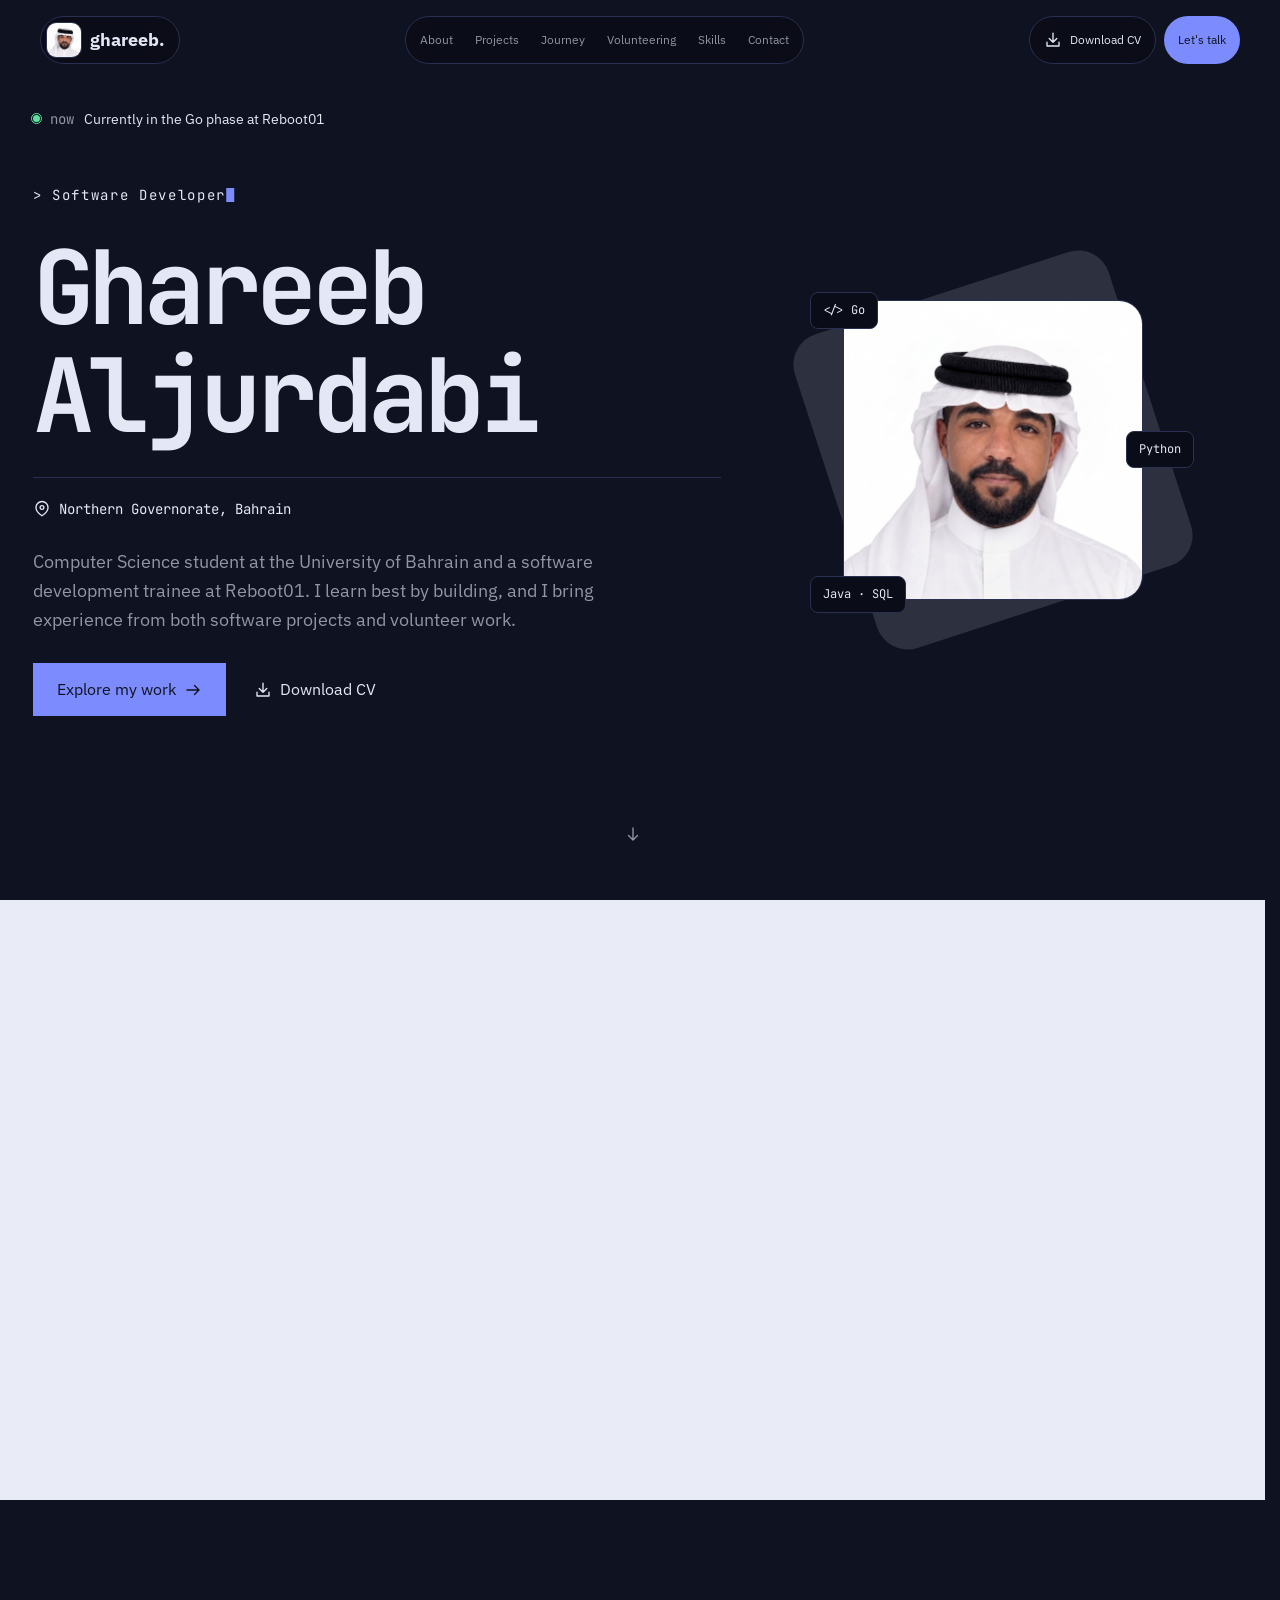
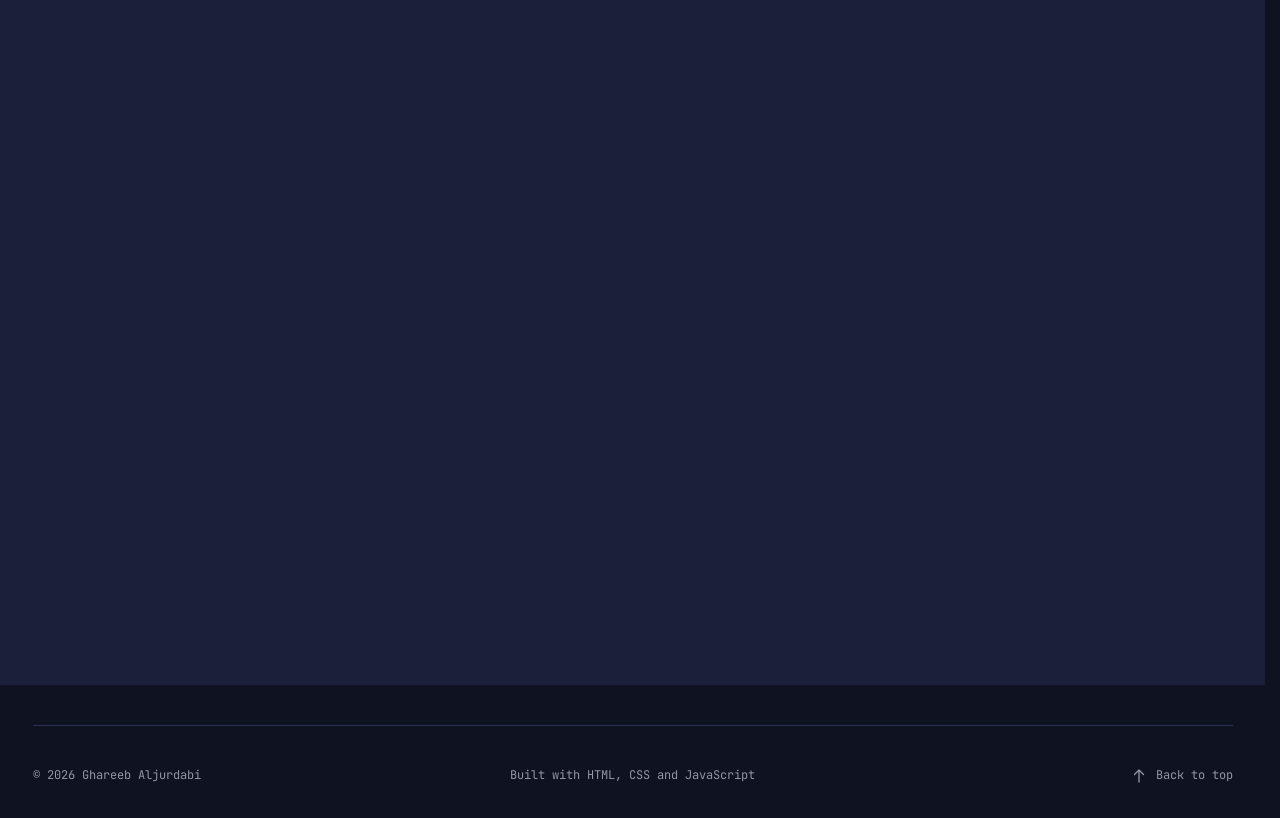
==== commit 6288f85f: "show let's talk pill on mobile" ====
--- a/index.html
+++ b/index.html
@@ -1,337 +1,864 @@
-﻿<!DOCTYPE html>
-<html lang="en">
-<head>
-  <meta charset="UTF-8">
-  <meta name="viewport" content="width=device-width, initial-scale=1.0">
-  <script>
-    window.finishIntro = function () {
-      if (!document.documentElement.classList.contains("intro")) return;
-      document.documentElement.classList.remove("intro");
-      document.querySelector(".intro-screen")?.remove();
-      document.dispatchEvent(new Event("intro-end"));
-    };
-    try {
-      if (!matchMedia("(prefers-reduced-motion: reduce)").matches && !sessionStorage.getItem("portfolio-intro")) {
-        sessionStorage.setItem("portfolio-intro", "seen");
-        document.documentElement.classList.add("intro");
-        setTimeout(window.finishIntro, 4000);
-      }
-    } catch {}
-  </script>
-  <title>Ghareeb Aljurdabi | Software Developer</title>
-  <meta name="description" content="Ghareeb Aljurdabi | Software Developer. Computer Science student at the University of Bahrain and a software development trainee at Reboot01.">
-  <link rel="preload" href="fonts/jetbrains-mono.woff2" as="font" type="font/woff2" crossorigin>
-  <link rel="preload" href="fonts/ibm-plex-sans.woff2" as="font" type="font/woff2" crossorigin>
-  <link rel="stylesheet" href="css/fonts.css">
-  <link rel="stylesheet" href="css/variables.css">
-  <link rel="stylesheet" href="css/intro.css">
-  <link rel="stylesheet" href="css/reset.css">
-  <link rel="stylesheet" href="css/layout.css">
-  <link rel="stylesheet" href="css/navbar.css">
-  <link rel="stylesheet" href="css/home.css">
-  <link rel="stylesheet" href="css/portrait.css">
-  <link rel="stylesheet" href="css/status.css">
-  <link rel="stylesheet" href="css/about.css" media="print" onload="this.media='all'">
-  <noscript><link rel="stylesheet" href="css/about.css"></noscript>
-  <link rel="stylesheet" href="css/projects.css" media="print" onload="this.media='all'">
-  <noscript><link rel="stylesheet" href="css/projects.css"></noscript>
-  <link rel="stylesheet" href="css/journey.css" media="print" onload="this.media='all'">
-  <noscript><link rel="stylesheet" href="css/journey.css"></noscript>
-  <link rel="stylesheet" href="css/volunteering.css" media="print" onload="this.media='all'">
-  <noscript><link rel="stylesheet" href="css/volunteering.css"></noscript>
-  <link rel="stylesheet" href="css/skills.css" media="print" onload="this.media='all'">
-  <noscript><link rel="stylesheet" href="css/skills.css"></noscript>
-  <link rel="stylesheet" href="css/contact.css" media="print" onload="this.media='all'">
-  <noscript><link rel="stylesheet" href="css/contact.css"></noscript>
-  <link rel="stylesheet" href="css/footer.css" media="print" onload="this.media='all'">
-  <noscript><link rel="stylesheet" href="css/footer.css"></noscript>
-  <link rel="stylesheet" href="css/icons.css">
-  <link rel="stylesheet" href="css/labels.css">
-  <link rel="stylesheet" href="css/hover.css">
-  <link rel="stylesheet" href="css/transitions.css">
-  <link rel="stylesheet" href="css/scroll-hint.css">
-  <link rel="stylesheet" href="css/motion.css">
-  <link rel="stylesheet" href="css/accessibility.css">
-  <link rel="stylesheet" href="css/responsive.css?v=3">
-  <link rel="icon" type="image/svg+xml" href="images/favicon.svg">
-</head>
-<body>
-  <a class="skip-link" href="#main-content">Skip to content</a>
-  <div class="intro-screen" aria-hidden="true">
-    <div class="intro-content">
-      <img class="intro-photo" src="images/portrait.jpg" width="110" height="110" alt="" fetchpriority="high">
-      <div class="intro-word"><span class="intro-name"></span><span class="intro-dot"></span><span class="intro-cursor"></span></div>
+<!doctype html>
+<html lang="en" class="portfolio-page">
+  <head>
+    <meta charset="UTF-8" />
+    <meta name="viewport" content="width=device-width, initial-scale=1.0" />
+    <script>
+      window.finishIntro = function () {
+        if (!document.documentElement.classList.contains("intro")) return;
+        document.documentElement.classList.remove("intro");
+        document.querySelector(".intro-screen")?.remove();
+        document.dispatchEvent(new Event("intro-end"));
+      };
+      try {
+        if (
+          !matchMedia("(prefers-reduced-motion: reduce)").matches &&
+          !sessionStorage.getItem("portfolio-intro")
+        ) {
+          sessionStorage.setItem("portfolio-intro", "seen");
+          document.documentElement.classList.add("intro");
+          setTimeout(window.finishIntro, 4000);
+        }
+      } catch {}
+    </script>
+    <title>Ghareeb Aljurdabi | Software Developer</title>
+    <meta
+      name="description"
+      content="Ghareeb Aljurdabi | Software Developer. Computer Science student at the University of Bahrain and a software development trainee at Reboot01."
+    />
+    <link
+      rel="preload"
+      href="fonts/jetbrains-mono.woff2"
+      as="font"
+      type="font/woff2"
+      crossorigin
+    />
+    <link
+      rel="preload"
+      href="fonts/ibm-plex-sans.woff2"
+      as="font"
+      type="font/woff2"
+      crossorigin
+    />
+    <link rel="stylesheet" href="css/variables.css" />
+    <link rel="stylesheet" href="css/reset.css" />
+    <link rel="stylesheet" href="css/fonts.css" />
+    <link rel="stylesheet" href="css/layout.css" />
+    <link rel="stylesheet" href="css/buttons.css" />
+    <link rel="stylesheet" href="css/tags.css" />
+    <link rel="stylesheet" href="css/pills.css" />
+    <link rel="stylesheet" href="css/labels.css" />
+    <link rel="stylesheet" href="css/icons.css" />
+    <link rel="stylesheet" href="css/accessibility.css" />
+    <link rel="stylesheet" href="css/navbar.css" />
+    <link rel="stylesheet" href="css/home.css" />
+    <link rel="stylesheet" href="css/portrait.css" />
+    <link rel="stylesheet" href="css/status.css" />
+    <link
+      rel="stylesheet"
+      href="css/about.css"
+      media="print"
+      onload="this.media = 'all'"
+    />
+    <noscript><link rel="stylesheet" href="css/about.css" /></noscript>
+    <link
+      rel="stylesheet"
+      href="css/projects.css"
+      media="print"
+      onload="this.media = 'all'"
+    />
+    <noscript><link rel="stylesheet" href="css/projects.css" /></noscript>
+    <link
+      rel="stylesheet"
+      href="css/journey.css"
+      media="print"
+      onload="this.media = 'all'"
+    />
+    <noscript><link rel="stylesheet" href="css/journey.css" /></noscript>
+    <link
+      rel="stylesheet"
+      href="css/volunteering.css"
+      media="print"
+      onload="this.media = 'all'"
+    />
+    <noscript><link rel="stylesheet" href="css/volunteering.css" /></noscript>
+    <link
+      rel="stylesheet"
+      href="css/skills.css"
+      media="print"
+      onload="this.media = 'all'"
+    />
+    <noscript><link rel="stylesheet" href="css/skills.css" /></noscript>
+    <link
+      rel="stylesheet"
+      href="css/contact.css"
+      media="print"
+      onload="this.media = 'all'"
+    />
+    <noscript><link rel="stylesheet" href="css/contact.css" /></noscript>
+    <link
+      rel="stylesheet"
+      href="css/footer.css"
+      media="print"
+      onload="this.media = 'all'"
+    />
+    <noscript><link rel="stylesheet" href="css/footer.css" /></noscript>
+    <link rel="stylesheet" href="css/intro.css" />
+    <link rel="stylesheet" href="css/scroll-hint.css" />
+    <link rel="stylesheet" href="css/reveal.css" />
+    <link rel="stylesheet" href="css/progress.css" />
+    <link rel="stylesheet" href="css/hover.css" />
+    <link rel="stylesheet" href="css/transitions.css" />
+    <link rel="stylesheet" href="css/motion.css" />
+    <link rel="stylesheet" href="css/responsive.css" />
+
+    <link rel="icon" type="image/svg+xml" href="images/favicon.svg" />
+  </head>
+  <body>
+    <a class="skip-link" href="#main-content">Skip to content</a>
+    <div class="intro-screen" aria-hidden="true">
+      <div class="intro-content">
+        <img
+          class="intro-photo"
+          src="images/portrait.jpg"
+          width="110"
+          height="110"
+          alt=""
+          fetchpriority="high"
+        />
+        <div class="intro-word"
+          ><span class="intro-name"></span><span class="intro-dot"></span
+          ><span class="intro-cursor"></span
+        ></div>
+      </div>
     </div>
-  </div>
-  <header class="navbar">
-    <nav class="container navbar-content" aria-label="Main navigation">
-      <a class="navbar-logo" href="#home"><img src="images/portrait.jpg" width="36" height="36" alt="">ghareeb.</a>
-      <div class="navbar-links" id="navbar-links"><a data-section="about" href="#about">About</a><a data-section="projects" href="#projects">Projects</a><a data-section="journey" href="#journey">Journey</a><a data-section="volunteering" href="#volunteering">Volunteering</a><a data-section="skills" href="#skills">Skills</a><a data-section="contact" href="#contact">Contact</a><div class="navbar-mobile-actions"><a class="navbar-download with-icon" href="cv.pdf"><svg class="icon icon-arrow-down" width="18" height="18" viewBox="0 0 24 24" fill="none" stroke="currentColor" stroke-width="1.8" stroke-linecap="round" stroke-linejoin="round" aria-hidden="true" focusable="false"><path d="M12 3v12m-5-5 5 5 5-5M4 15v5h16v-5"/></svg>Download CV</a><a class="navbar-talk" href="#contact">Let's talk</a></div></div>
-      <div class="navbar-actions"><a class="navbar-download with-icon" href="cv.pdf"><svg class="icon icon-arrow-down" width="18" height="18" viewBox="0 0 24 24" fill="none" stroke="currentColor" stroke-width="1.8" stroke-linecap="round" stroke-linejoin="round" aria-hidden="true" focusable="false"><path d="M12 3v12m-5-5 5 5 5-5M4 15v5h16v-5"/></svg>Download CV</a><a class="navbar-talk" href="#contact">Let's talk</a></div>
-      <button class="navbar-menu" type="button" aria-label="Toggle menu" aria-expanded="false" aria-controls="navbar-links"><span aria-hidden="true"></span><span aria-hidden="true"></span><span aria-hidden="true"></span></button>
-    </nav>
-  </header>
-  <main id="main-content" tabindex="-1">
-    <section id="home">
-      <div class="container">
-      <div class="status-line">
-        <span class="status-dot" aria-hidden="true"></span>
-        <span class="status-label">now</span>
-        <div class="status-text" aria-live="off">
-          <span class="sr-only">Currently in the Go phase at Reboot01</span>
-          <span class="status-current" aria-hidden="true">Currently in the Go phase at Reboot01</span>
-          <span class="status-next" aria-hidden="true"></span>
+    <header class="navbar">
+      <nav class="container navbar-content" aria-label="Main navigation">
+        <a class="navbar-logo" href="#home"
+          ><img
+            src="images/portrait.jpg"
+            width="36"
+            height="36"
+            alt=""
+          />ghareeb.</a
+        >
+        <div class="navbar-links" id="navbar-links"
+          ><a data-section="about" href="#about">About</a
+          ><a data-section="projects" href="#projects">Projects</a
+          ><a data-section="journey" href="#journey">Journey</a
+          ><a data-section="volunteering" href="#volunteering">Volunteering</a
+          ><a data-section="skills" href="#skills">Skills</a
+          ><a data-section="contact" href="#contact">Contact</a
+          ><div class="navbar-mobile-actions"
+            ><a class="navbar-download with-icon" href="cv.pdf"
+              ><svg
+                class="icon icon-arrow-down"
+                width="18"
+                height="18"
+                viewBox="0 0 24 24"
+                fill="none"
+                stroke="currentColor"
+                stroke-width="1.8"
+                stroke-linecap="round"
+                stroke-linejoin="round"
+                aria-hidden="true"
+                focusable="false"
+              >
+                <path d="M12 3v12m-5-5 5 5 5-5M4 15v5h16v-5" /></svg
+              >Download CV</a
+            ></div
+          ></div
+        >
+        <div class="navbar-actions"
+          ><a class="navbar-download with-icon" href="cv.pdf"
+            ><svg
+              class="icon icon-arrow-down"
+              width="18"
+              height="18"
+              viewBox="0 0 24 24"
+              fill="none"
+              stroke="currentColor"
+              stroke-width="1.8"
+              stroke-linecap="round"
+              stroke-linejoin="round"
+              aria-hidden="true"
+              focusable="false"
+            >
+              <path d="M12 3v12m-5-5 5 5 5-5M4 15v5h16v-5" /></svg
+            >Download CV</a
+          ><a class="navbar-talk" href="#contact">Let's talk</a></div
+        >
+        <button
+          class="navbar-menu"
+          type="button"
+          aria-label="Toggle menu"
+          aria-expanded="false"
+          aria-controls="navbar-links"
+          ><span aria-hidden="true"></span><span aria-hidden="true"></span
+          ><span aria-hidden="true"></span
+        ></button>
+      </nav>
+    </header>
+    <main id="main-content" tabindex="-1">
+      <section id="home">
+        <div class="container">
+          <div class="status-line">
+            <span class="status-dot" aria-hidden="true"></span>
+            <span class="status-label">now</span>
+            <div class="status-text" aria-live="off">
+              <span class="sr-only">Currently in the Go phase at Reboot01</span>
+              <span class="status-current" aria-hidden="true"
+                >Currently in the Go phase at Reboot01</span
+              >
+              <span class="status-next" aria-hidden="true"></span>
+            </div>
+          </div>
+          <div class="home-content">
+            <p
+              class="home-title"
+              role="img"
+              aria-label="Software Developer, Computer Science Student, Volunteer"
+              ><span aria-hidden="true">&gt;&nbsp;</span
+              ><span id="typing-text" aria-hidden="true"
+                >Software Developer</span
+              ><span class="typing-cursor" aria-hidden="true"></span
+            ></p>
+            <h1>Ghareeb Aljurdabi</h1>
+            <p class="home-location with-icon"
+              ><svg
+                class="icon"
+                width="18"
+                height="18"
+                viewBox="0 0 24 24"
+                fill="none"
+                stroke="currentColor"
+                stroke-width="1.8"
+                stroke-linecap="round"
+                stroke-linejoin="round"
+                aria-hidden="true"
+                focusable="false"
+              >
+                <path d="M20 10c0 6-8 11-8 11S4 16 4 10a8 8 0 1 1 16 0Z" />
+                <circle cx="12" cy="10" r="2.5" /></svg
+              >Northern Governorate, Bahrain</p
+            >
+            <p class="home-bio"
+              >Computer Science student at the University of Bahrain and a
+              software development trainee at Reboot01. I learn best by
+              building, and I bring experience from both software projects and
+              volunteer work.</p
+            >
+            <div class="home-actions">
+              <a class="home-explore with-icon" href="#projects"
+                >Explore my work<svg
+                  class="icon icon-arrow-right"
+                  width="18"
+                  height="18"
+                  viewBox="0 0 24 24"
+                  fill="none"
+                  stroke="currentColor"
+                  stroke-width="1.8"
+                  stroke-linecap="round"
+                  stroke-linejoin="round"
+                  aria-hidden="true"
+                  focusable="false"
+                >
+                  <path d="M4 12h16m-6-6 6 6-6 6" /></svg
+              ></a>
+              <a class="home-cv with-icon" href="cv.pdf"
+                ><svg
+                  class="icon icon-arrow-down"
+                  width="18"
+                  height="18"
+                  viewBox="0 0 24 24"
+                  fill="none"
+                  stroke="currentColor"
+                  stroke-width="1.8"
+                  stroke-linecap="round"
+                  stroke-linejoin="round"
+                  aria-hidden="true"
+                  focusable="false"
+                >
+                  <path d="M12 3v12m-5-5 5 5 5-5M4 15v5h16v-5" /></svg
+                >Download CV</a
+              >
+            </div>
+          </div>
+          <div class="portrait-block">
+            <div class="portrait-square" aria-hidden="true"></div>
+            <img
+              class="portrait-photo"
+              src="images/portrait.jpg"
+              width="300"
+              height="300"
+              alt="Portrait of Ghareeb Aljurdabi"
+              fetchpriority="high"
+            />
+            <span class="portrait-tag portrait-tag-go" aria-hidden="true"
+              >&lt;/&gt; Go</span
+            >
+            <span class="portrait-tag portrait-tag-python" aria-hidden="true"
+              >Python</span
+            >
+            <span class="portrait-tag portrait-tag-java" aria-hidden="true"
+              >Java · SQL</span
+            >
+          </div>
         </div>
-      </div>
-        <div class="home-content">
-          <p class="home-title" role="img" aria-label="Software Developer, Computer Science Student, Volunteer"><span aria-hidden="true">&gt;&nbsp;</span><span id="typing-text" aria-hidden="true">Software Developer</span><span class="typing-cursor" aria-hidden="true"></span></p>
-          <h1>Ghareeb Aljurdabi</h1>
-          <p class="home-location with-icon"><svg class="icon" width="18" height="18" viewBox="0 0 24 24" fill="none" stroke="currentColor" stroke-width="1.8" stroke-linecap="round" stroke-linejoin="round" aria-hidden="true" focusable="false"><path d="M20 10c0 6-8 11-8 11S4 16 4 10a8 8 0 1 1 16 0Z"/><circle cx="12" cy="10" r="2.5"/></svg>Northern Governorate, Bahrain</p>
-          <p class="home-bio">Computer Science student at the University of Bahrain and a software development trainee at Reboot01. I learn best by building, and I bring experience from both software projects and volunteer work.</p>
-          <div class="home-actions">
-            <a class="home-explore with-icon" href="#projects">Explore my work<svg class="icon icon-arrow-right" width="18" height="18" viewBox="0 0 24 24" fill="none" stroke="currentColor" stroke-width="1.8" stroke-linecap="round" stroke-linejoin="round" aria-hidden="true" focusable="false"><path d="M4 12h16m-6-6 6 6-6 6"/></svg></a>
-            <a class="home-cv with-icon" href="cv.pdf"><svg class="icon icon-arrow-down" width="18" height="18" viewBox="0 0 24 24" fill="none" stroke="currentColor" stroke-width="1.8" stroke-linecap="round" stroke-linejoin="round" aria-hidden="true" focusable="false"><path d="M12 3v12m-5-5 5 5 5-5M4 15v5h16v-5"/></svg>Download CV</a>
-          </div>
-          </div>
-        <div class="portrait-block">
-          <div class="portrait-square" aria-hidden="true"></div>
-          <img class="portrait-photo" src="images/portrait.jpg" width="300" height="300" alt="Portrait of Ghareeb Aljurdabi" fetchpriority="high">
-          <span class="portrait-tag portrait-tag-go" aria-hidden="true">&lt;/&gt; Go</span>
-          <span class="portrait-tag portrait-tag-python" aria-hidden="true">Python</span>
-          <span class="portrait-tag portrait-tag-java" aria-hidden="true">Java · SQL</span>
+        <a class="scroll-hint" href="#about" aria-label="Scroll to about"
+          ><svg
+            width="18"
+            height="18"
+            viewBox="0 0 24 24"
+            fill="none"
+            stroke="currentColor"
+            stroke-width="1.8"
+            stroke-linecap="round"
+            stroke-linejoin="round"
+            aria-hidden="true"
+          >
+            <path d="M12 4v16m-6-6 6 6 6-6" /></svg
+        ></a>
+      </section>
+
+      <section id="about">
+        <div class="container">
+          <p class="about-label section-label" role="img" aria-label="// about"
+            ><span class="label-full" aria-hidden="true">// about</span></p
+          >
+          <div class="about-intro">
+            <h2>I learn best by building.</h2>
+            <p
+              >I study Computer Science at the University of Bahrain and train
+              as a software developer at Reboot01. Outside of code, I volunteer
+              at startup and community events in Bahrain.</p
+            >
+          </div>
+          <div class="about-stats">
+            <div class="about-stat">
+              <span class="about-number" data-count="3">3</span>
+              <p>Years studying Computer Science</p>
+            </div>
+            <div class="about-stat">
+              <span class="about-number" data-count="5">5</span>
+              <p>Programming languages</p>
+            </div>
+            <div class="about-stat">
+              <span class="about-number" data-count="3">3</span>
+              <p>Volunteer events</p>
+            </div>
+            <div class="about-stat">
+              <span class="about-number" data-count="2">2</span>
+              <p>Spoken languages</p>
+            </div>
+          </div>
         </div>
-      </div>
-      <a class="scroll-hint" href="#about" aria-label="Scroll to about"><svg width="18" height="18" viewBox="0 0 24 24" fill="none" stroke="currentColor" stroke-width="1.8" stroke-linecap="round" stroke-linejoin="round" aria-hidden="true"><path d="M12 4v16m-6-6 6 6 6-6"/></svg></a>
-    </section>
+      </section>
 
-    <section id="about">
-      <div class="container">
-        <p class="about-label section-label" role="img" aria-label="// about"><span class="label-full" aria-hidden="true">// about</span></p>
-        <div class="about-intro">
-          <h2>I learn best by building.</h2>
-          <p>I study Computer Science at the University of Bahrain and train as a software developer at Reboot01. Outside of code, I volunteer at startup and community events in Bahrain.</p>
+      <section id="projects">
+        <div class="container">
+          <p
+            class="projects-label section-label"
+            role="img"
+            aria-label="// projects"
+            ><span class="label-full" aria-hidden="true">// projects</span></p
+          >
+          <h2>Things I've built.</h2>
+          <a class="projects-collection" href="projects/reboot01.html">
+            <div class="collection-copy">
+              <span class="collection-number">01</span>
+              <p class="collection-category">Reboot01 program</p>
+              <h3>Reboot01 Projects</h3>
+              <p class="collection-description"
+                >The projects I built during the Go phase at Reboot01, from
+                command-line tools to a chat server and a web app.</p
+              >
+              <ul class="projects-tech"
+                ><li>Go</li
+                ><li>HTML</li
+                ><li>CSS</li
+                ><li>TCP</li
+                ><li>REST API</li></ul
+              >
+              <span class="collection-button">Open projects -&gt;</span>
+            </div>
+            <div class="project-deck" aria-hidden="true"
+              ><div class="deck-file" style="--file: 0"
+                ><span class="deck-dots"><i></i><i></i><i></i></span
+                >go-reloaded.go</div
+              ><div class="deck-file" style="--file: 1"
+                ><span class="deck-dots"><i></i><i></i><i></i></span
+                >ascii-art-web.go</div
+              ><div class="deck-file" style="--file: 2"
+                ><span class="deck-dots"><i></i><i></i><i></i></span
+                >groupie-tracker.go</div
+              ><div class="deck-file" style="--file: 3"
+                ><span class="deck-dots"><i></i><i></i><i></i></span
+                >net-cat.go</div
+              ><div class="deck-file" style="--file: 4"
+                ><span class="deck-dots"><i></i><i></i><i></i></span
+                >lem-in.go</div
+              ></div
+            >
+          </a>
         </div>
-        <div class="about-stats">
-          <div class="about-stat">
-            <span class="about-number" data-count="3">3</span>
-            <p>Years studying Computer Science</p>
-          </div>
-          <div class="about-stat">
-            <span class="about-number" data-count="5">5</span>
-            <p>Programming languages</p>
-          </div>
-          <div class="about-stat">
-            <span class="about-number" data-count="3">3</span>
-            <p>Volunteer events</p>
-          </div>
-          <div class="about-stat">
-            <span class="about-number" data-count="2">2</span>
-            <p>Spoken languages</p>
+      </section>
+
+      <section id="journey">
+        <div class="container">
+          <p
+            class="journey-label section-label"
+            role="img"
+            aria-label="// journey"
+            ><span class="label-full" aria-hidden="true">// journey</span></p
+          >
+          <h2>How I got here.</h2>
+          <div class="journey-window">
+            <div
+              class="journey-scroll"
+              tabindex="0"
+              role="region"
+              aria-label="Journey timeline"
+            >
+              <ol class="journey-timeline">
+                <li class="journey-item">
+                  <p class="journey-date">2023 – Present</p>
+                  <div class="journey-heading"
+                    ><h3>Started studying Computer Science</h3>
+                    <span class="journey-place"
+                      >University of Bahrain</span
+                    ></div
+                  >
+                  <p class="journey-description"
+                    >Studying for a bachelor's degree in Computer Science.</p
+                  >
+                  <span class="journey-badge">in progress</span>
+                </li>
+                <li class="journey-item">
+                  <p class="journey-date">13 Jul 2026 – 25 Jul 2026</p>
+                  <div class="journey-heading"
+                    ><h3>Selection Pool</h3>
+                    <span class="journey-place">Reboot01</span></div
+                  >
+                  <p class="journey-description"
+                    >Completed the Reboot01 selection pool and earned a place in
+                    the program.</p
+                  >
+                </li>
+                <li class="journey-item">
+                  <p class="journey-date">16 Aug 2026 – Present</p>
+                  <div class="journey-heading"
+                    ><h3>Go Phase</h3>
+                    <span class="journey-place">Reboot01</span></div
+                  >
+                  <p class="journey-description"
+                    >Learning programming fundamentals and building projects in
+                    Go.</p
+                  >
+                  <span class="journey-badge">in progress</span>
+                </li>
+                <li class="journey-item journey-upcoming">
+                  <p class="journey-date">6 Feb 2027 – 6 Mar 2027</p>
+                  <div class="journey-heading"
+                    ><h3>JavaScript Piscine</h3>
+                    <span class="journey-place">Reboot01</span></div
+                  >
+                  <p class="journey-description"
+                    >An intensive introduction to JavaScript.</p
+                  >
+                  <span class="journey-badge"
+                    ><svg
+                      class="journey-lock"
+                      width="14"
+                      height="14"
+                      viewBox="0 0 24 24"
+                      fill="none"
+                      stroke="currentColor"
+                      stroke-width="1.8"
+                      stroke-linecap="round"
+                      stroke-linejoin="round"
+                      aria-hidden="true"
+                      focusable="false"
+                    >
+                      <rect x="5" y="10" width="14" height="11" rx="2" />
+                      <path d="M8 10V7a4 4 0 0 1 8 0v3" /></svg
+                    >coming soon<span
+                      class="journey-badge-dots"
+                      aria-hidden="true"
+                      ><span>.</span><span>.</span><span>.</span></span
+                    ></span
+                  >
+                </li>
+                <li class="journey-item journey-upcoming">
+                  <p class="journey-date">7 Mar 2027 – 11 Sep 2027</p>
+                  <div class="journey-heading"
+                    ><h3>JavaScript Phase</h3>
+                    <span class="journey-place">Reboot01</span></div
+                  >
+                  <p class="journey-description"
+                    >Frontend and backend web projects.</p
+                  >
+                  <span class="journey-badge"
+                    ><svg
+                      class="journey-lock"
+                      width="14"
+                      height="14"
+                      viewBox="0 0 24 24"
+                      fill="none"
+                      stroke="currentColor"
+                      stroke-width="1.8"
+                      stroke-linecap="round"
+                      stroke-linejoin="round"
+                      aria-hidden="true"
+                      focusable="false"
+                    >
+                      <rect x="5" y="10" width="14" height="11" rx="2" />
+                      <path d="M8 10V7a4 4 0 0 1 8 0v3" /></svg
+                    >coming soon<span
+                      class="journey-badge-dots"
+                      aria-hidden="true"
+                      ><span>.</span><span>.</span><span>.</span></span
+                    ></span
+                  >
+                </li>
+                <li class="journey-item journey-upcoming">
+                  <p class="journey-date">11 Sep 2027 – 11 Oct 2027</p>
+                  <div class="journey-heading"
+                    ><h3>Rust Piscine</h3>
+                    <span class="journey-place">Reboot01</span></div
+                  >
+                  <p class="journey-description"
+                    >An intensive introduction to Rust.</p
+                  >
+                  <span class="journey-badge"
+                    ><svg
+                      class="journey-lock"
+                      width="14"
+                      height="14"
+                      viewBox="0 0 24 24"
+                      fill="none"
+                      stroke="currentColor"
+                      stroke-width="1.8"
+                      stroke-linecap="round"
+                      stroke-linejoin="round"
+                      aria-hidden="true"
+                      focusable="false"
+                    >
+                      <rect x="5" y="10" width="14" height="11" rx="2" />
+                      <path d="M8 10V7a4 4 0 0 1 8 0v3" /></svg
+                    >coming soon<span
+                      class="journey-badge-dots"
+                      aria-hidden="true"
+                      ><span>.</span><span>.</span><span>.</span></span
+                    ></span
+                  >
+                </li>
+                <li class="journey-item journey-upcoming">
+                  <p class="journey-date">12 Oct 2027 – 18 Mar 2028</p>
+                  <div class="journey-heading"
+                    ><h3>Rust Phase</h3>
+                    <span class="journey-place">Reboot01</span></div
+                  >
+                  <p class="journey-description"
+                    >Systems and networking projects in Rust.</p
+                  >
+                  <span class="journey-badge"
+                    ><svg
+                      class="journey-lock"
+                      width="14"
+                      height="14"
+                      viewBox="0 0 24 24"
+                      fill="none"
+                      stroke="currentColor"
+                      stroke-width="1.8"
+                      stroke-linecap="round"
+                      stroke-linejoin="round"
+                      aria-hidden="true"
+                      focusable="false"
+                    >
+                      <rect x="5" y="10" width="14" height="11" rx="2" />
+                      <path d="M8 10V7a4 4 0 0 1 8 0v3" /></svg
+                    >coming soon<span
+                      class="journey-badge-dots"
+                      aria-hidden="true"
+                      ><span>.</span><span>.</span><span>.</span></span
+                    ></span
+                  >
+                </li>
+              </ol>
+            </div>
+          </div>
+          <div class="journey-education">
+            <p
+              class="journey-label section-label"
+              role="img"
+              aria-label="// education"
+              ><span class="label-full" aria-hidden="true"
+                >// education</span
+              ></p
+            >
+            <div class="journey-education-row">
+              <h3>Reboot01</h3>
+              <p>Software Development Program</p>
+              <p class="journey-years">2026 – expected Aug 2028</p>
+            </div>
+            <div class="journey-education-row">
+              <h3>University of Bahrain</h3>
+              <p>Computer Science</p>
+              <p class="journey-years">2023 – expected Jun 2028</p>
+            </div>
           </div>
         </div>
-      </div>
-    </section>
+      </section>
 
-    <section id="projects">
-      <div class="container">
-        <p class="projects-label section-label" role="img" aria-label="// projects"><span class="label-full" aria-hidden="true">// projects</span></p>
-        <h2>Things I've built.</h2>
-        <a class="projects-collection" href="projects/reboot01.html">
-          <div class="collection-copy">
-            <span class="collection-number">01</span>
-            <p class="collection-category">Reboot01 program</p>
-            <h3>Reboot01 Projects</h3>
-            <p class="collection-description">The projects I built during the Go phase at Reboot01, from command-line tools to a chat server and a web app.</p>
-            <ul class="projects-tech"><li>Go</li><li>HTML</li><li>CSS</li><li>TCP</li><li>REST API</li></ul>
-            <span class="collection-button">Open projects -&gt;</span>
-          </div>
-          <div class="project-deck" aria-hidden="true"><div class="deck-file" style="--file:0"><span class="deck-dots"><i></i><i></i><i></i></span>go-reloaded.go</div><div class="deck-file" style="--file:1"><span class="deck-dots"><i></i><i></i><i></i></span>ascii-art-web.go</div><div class="deck-file" style="--file:2"><span class="deck-dots"><i></i><i></i><i></i></span>groupie-tracker.go</div><div class="deck-file" style="--file:3"><span class="deck-dots"><i></i><i></i><i></i></span>net-cat.go</div><div class="deck-file" style="--file:4"><span class="deck-dots"><i></i><i></i><i></i></span>lem-in.go</div></div>
-        </a>
-      </div>
-    </section>
+      <section id="volunteering">
+        <div class="container">
+          <p
+            class="volunteering-label section-label"
+            role="img"
+            aria-label="// volunteering"
+            ><span class="label-full" aria-hidden="true"
+              >// volunteering</span
+            ></p
+          >
+          <h2>Beyond the code.</h2>
+          <div class="volunteering-list">
+            <div class="volunteering-row">
+              <p class="volunteering-date">Nov 2026</p>
+              <div>
+                <h3>College of IT Society (COITS), University of Bahrain</h3>
+                <p class="volunteering-role">Volunteer Photographer</p>
+              </div>
+              <p class="volunteering-description"
+                >Photographed the society's event.</p
+              >
+            </div>
+            <div class="volunteering-row">
+              <p class="volunteering-date">Sep 2026</p>
+              <div>
+                <h3>StartUp Bahrain</h3>
+                <p class="volunteering-role"
+                  >Volunteer, Registration and Hospitality</p
+                >
+              </div>
+              <p class="volunteering-description"
+                >Registered attendees and hosted guests.</p
+              >
+            </div>
+            <div class="volunteering-row">
+              <p class="volunteering-date">May 2026</p>
+              <div>
+                <h3>StartUp Bahrain</h3>
+                <p class="volunteering-role">Volunteer, Registration</p>
+              </div>
+              <p class="volunteering-description"
+                >Registered and welcomed attendees.</p
+              >
+            </div>
+          </div>
+        </div>
+      </section>
 
-    <section id="journey">
-      <div class="container">
-        <p class="journey-label section-label" role="img" aria-label="// journey"><span class="label-full" aria-hidden="true">// journey</span></p>
-        <h2>How I got here.</h2>
-        <div class="journey-window">
-        <div class="journey-scroll" tabindex="0" role="region" aria-label="Journey timeline">
-          <ol class="journey-timeline">
-            <li class="journey-item">
-              <p class="journey-date">2023 – Present</p>
-              <div class="journey-heading"><h3>Started studying Computer Science</h3>
-              <span class="journey-place">University of Bahrain</span></div>
-              <p class="journey-description">Studying for a bachelor's degree in Computer Science.</p>
-              <span class="journey-badge">in progress</span>
-            </li>
-            <li class="journey-item">
-              <p class="journey-date">13 Jul 2026 – 25 Jul 2026</p>
-              <div class="journey-heading"><h3>Selection Pool</h3>
-              <span class="journey-place">Reboot01</span></div>
-              <p class="journey-description">Completed the Reboot01 selection pool and earned a place in the program.</p>
-            </li>
-            <li class="journey-item">
-              <p class="journey-date">16 Aug 2026 – Present</p>
-              <div class="journey-heading"><h3>Go Phase</h3>
-              <span class="journey-place">Reboot01</span></div>
-              <p class="journey-description">Learning programming fundamentals and building projects in Go.</p>
-              <span class="journey-badge">in progress</span>
-            </li>
-            <li class="journey-item journey-upcoming">
-              <p class="journey-date">6 Feb 2027 – 6 Mar 2027</p>
-              <div class="journey-heading"><h3>JavaScript Piscine</h3>
-              <span class="journey-place">Reboot01</span></div>
-              <p class="journey-description">An intensive introduction to JavaScript.</p>
-              <span class="journey-badge"><svg class="journey-lock" width="14" height="14" viewBox="0 0 24 24" fill="none" stroke="currentColor" stroke-width="1.8" stroke-linecap="round" stroke-linejoin="round" aria-hidden="true" focusable="false"><rect x="5" y="10" width="14" height="11" rx="2"/><path d="M8 10V7a4 4 0 0 1 8 0v3"/></svg>coming soon<span class="journey-badge-dots" aria-hidden="true"><span>.</span><span>.</span><span>.</span></span></span>
-            </li>
-            <li class="journey-item journey-upcoming">
-              <p class="journey-date">7 Mar 2027 – 11 Sep 2027</p>
-              <div class="journey-heading"><h3>JavaScript Phase</h3>
-              <span class="journey-place">Reboot01</span></div>
-              <p class="journey-description">Frontend and backend web projects.</p>
-              <span class="journey-badge"><svg class="journey-lock" width="14" height="14" viewBox="0 0 24 24" fill="none" stroke="currentColor" stroke-width="1.8" stroke-linecap="round" stroke-linejoin="round" aria-hidden="true" focusable="false"><rect x="5" y="10" width="14" height="11" rx="2"/><path d="M8 10V7a4 4 0 0 1 8 0v3"/></svg>coming soon<span class="journey-badge-dots" aria-hidden="true"><span>.</span><span>.</span><span>.</span></span></span>
-            </li>
-            <li class="journey-item journey-upcoming">
-              <p class="journey-date">11 Sep 2027 – 11 Oct 2027</p>
-              <div class="journey-heading"><h3>Rust Piscine</h3>
-              <span class="journey-place">Reboot01</span></div>
-              <p class="journey-description">An intensive introduction to Rust.</p>
-              <span class="journey-badge"><svg class="journey-lock" width="14" height="14" viewBox="0 0 24 24" fill="none" stroke="currentColor" stroke-width="1.8" stroke-linecap="round" stroke-linejoin="round" aria-hidden="true" focusable="false"><rect x="5" y="10" width="14" height="11" rx="2"/><path d="M8 10V7a4 4 0 0 1 8 0v3"/></svg>coming soon<span class="journey-badge-dots" aria-hidden="true"><span>.</span><span>.</span><span>.</span></span></span>
-            </li>
-            <li class="journey-item journey-upcoming">
-              <p class="journey-date">12 Oct 2027 – 18 Mar 2028</p>
-              <div class="journey-heading"><h3>Rust Phase</h3>
-              <span class="journey-place">Reboot01</span></div>
-              <p class="journey-description">Systems and networking projects in Rust.</p>
-              <span class="journey-badge"><svg class="journey-lock" width="14" height="14" viewBox="0 0 24 24" fill="none" stroke="currentColor" stroke-width="1.8" stroke-linecap="round" stroke-linejoin="round" aria-hidden="true" focusable="false"><rect x="5" y="10" width="14" height="11" rx="2"/><path d="M8 10V7a4 4 0 0 1 8 0v3"/></svg>coming soon<span class="journey-badge-dots" aria-hidden="true"><span>.</span><span>.</span><span>.</span></span></span>
-            </li>
-          </ol>
-        </div>
-        </div>
-        <div class="journey-education">
-          <p class="journey-label section-label" role="img" aria-label="// education"><span class="label-full" aria-hidden="true">// education</span></p>
-          <div class="journey-education-row">
-            <h3>Reboot01</h3>
-            <p>Software Development Program</p>
-            <p class="journey-years">2026 – expected Aug 2028</p>
-          </div>
-          <div class="journey-education-row">
-            <h3>University of Bahrain</h3>
-            <p>Computer Science</p>
-            <p class="journey-years">2023 – expected Jun 2028</p>
-          </div>
-        </div>
-      </div>
-    </section>
-
-    <section id="volunteering">
-      <div class="container">
-        <p class="volunteering-label section-label" role="img" aria-label="// volunteering"><span class="label-full" aria-hidden="true">// volunteering</span></p>
-        <h2>Beyond the code.</h2>
-        <div class="volunteering-list">
-          <div class="volunteering-row">
-            <p class="volunteering-date">Nov 2026</p>
-            <div>
-              <h3>College of IT Society (COITS), University of Bahrain</h3>
-              <p class="volunteering-role">Volunteer Photographer</p>
-            </div>
-            <p class="volunteering-description">Photographed the society's event.</p>
-          </div>
-          <div class="volunteering-row">
-            <p class="volunteering-date">Sep 2026</p>
-            <div>
-              <h3>StartUp Bahrain</h3>
-              <p class="volunteering-role">Volunteer, Registration and Hospitality</p>
-            </div>
-            <p class="volunteering-description">Registered attendees and hosted guests.</p>
-          </div>
-          <div class="volunteering-row">
-            <p class="volunteering-date">May 2026</p>
-            <div>
-              <h3>StartUp Bahrain</h3>
-              <p class="volunteering-role">Volunteer, Registration</p>
-            </div>
-            <p class="volunteering-description">Registered and welcomed attendees.</p>
-          </div>
-        </div>
-      </div>
-    </section>
-
-    <section id="skills">
-      <div class="container">
-        <p class="skills-label section-label" role="img" aria-label="// skills"><span class="label-full" aria-hidden="true">// skills</span></p>
-        <div class="skills-layout">
-          <h2>What I work with.</h2>
-          <div class="skills-editor">
-            <div class="skills-editor-bar">
-              <div class="skills-editor-dots" aria-hidden="true"><span></span><span></span><span></span></div>
-              <span>skills.js</span>
-            </div>
-            <div class="skills-code-scroll" tabindex="0" role="region" aria-label="Skills. Languages: Go, Java, JavaScript, Python, SQL. Frontend: HTML, CSS, JavaScript. Backend: Go, SQL, Supabase. Tools: Git, Docker, Netlify. Spoken languages: Arabic, English.">
-              <code class="skills-code" aria-hidden="true">
+      <section id="skills">
+        <div class="container">
+          <p
+            class="skills-label section-label"
+            role="img"
+            aria-label="// skills"
+            ><span class="label-full" aria-hidden="true">// skills</span></p
+          >
+          <div class="skills-layout">
+            <h2>What I work with.</h2>
+            <div class="skills-editor">
+              <div class="skills-editor-bar">
+                <div class="skills-editor-dots" aria-hidden="true"
+                  ><span></span><span></span><span></span
+                ></div>
+                <span>skills.js</span>
+              </div>
+              <div
+                class="skills-code-scroll"
+                tabindex="0"
+                role="region"
+                aria-label="Skills. Languages: Java, Python. Frontend: HTML, CSS, JavaScript. Backend: Go, SQL, Supabase. Tools: Git, GitHub, Gitea, VS Code, Docker, Netlify. Spoken languages: Arabic, English."
+              >
+                <code class="skills-code" aria-hidden="true">
                 <span class="skills-line"><span class="skills-line-number" aria-hidden="true">1</span><span><span class="skills-keyword">const</span> <span class="skills-key">skills</span> = {</span></span>
-                <span class="skills-line"><span class="skills-line-number" aria-hidden="true">2</span><span>  <span class="skills-key">languages</span>: [<span class="skills-string">"Go"</span>, <span class="skills-string">"Java"</span>, <span class="skills-string">"JavaScript"</span>, <span class="skills-string">"Python"</span>, <span class="skills-string">"SQL"</span>],</span></span>
+                <span class="skills-line"><span class="skills-line-number" aria-hidden="true">2</span><span>  <span class="skills-key">languages</span>: [<span class="skills-string">"Java"</span>, <span class="skills-string">"Python"</span>],</span></span>
                 <span class="skills-line"><span class="skills-line-number" aria-hidden="true">3</span><span>  <span class="skills-key">frontend</span>: [<span class="skills-string">"HTML"</span>, <span class="skills-string">"CSS"</span>, <span class="skills-string">"JavaScript"</span>],</span></span>
                 <span class="skills-line"><span class="skills-line-number" aria-hidden="true">4</span><span>  <span class="skills-key">backend</span>: [<span class="skills-string">"Go"</span>, <span class="skills-string">"SQL"</span>, <span class="skills-string">"Supabase"</span>],</span></span>
-                <span class="skills-line"><span class="skills-line-number" aria-hidden="true">5</span><span>  <span class="skills-key">tools</span>: [<span class="skills-string">"Git"</span>, <span class="skills-string">"Docker"</span>, <span class="skills-string">"Netlify"</span>],</span></span>
+                <span class="skills-line"><span class="skills-line-number" aria-hidden="true">5</span><span>  <span class="skills-key">tools</span>: [<span class="skills-string">"Git"</span>, <span class="skills-string">"GitHub"</span>, <span class="skills-string">"Gitea"</span>, <span class="skills-string">"VS Code"</span>, <span class="skills-string">"Docker"</span>, <span class="skills-string">"Netlify"</span>],</span></span>
                 <span class="skills-line"><span class="skills-line-number" aria-hidden="true">6</span><span>  <span class="skills-key">spoken</span>: [<span class="skills-string">"Arabic"</span>, <span class="skills-string">"English"</span>]</span></span>
                 <span class="skills-line"><span class="skills-line-number" aria-hidden="true">7</span><span>};</span></span>
               </code>
+              </div>
             </div>
           </div>
         </div>
+      </section>
+
+      <section id="contact">
+        <div class="container">
+          <p
+            class="contact-label section-label"
+            role="img"
+            aria-label="// contact"
+            ><span class="label-full" aria-hidden="true">// contact</span></p
+          >
+          <h2>Got an opportunity?<br />Let's talk.</h2>
+          <div class="contact-email-row">
+            <span id="contact-email">ghareebaljurdabi@gmail.com</span>
+            <button id="copy-email" class="with-icon" type="button"
+              ><svg
+                class="icon"
+                width="18"
+                height="18"
+                viewBox="0 0 24 24"
+                fill="none"
+                stroke="currentColor"
+                stroke-width="1.8"
+                stroke-linecap="round"
+                stroke-linejoin="round"
+                aria-hidden="true"
+                focusable="false"
+              >
+                <rect x="8" y="8" width="12" height="12" rx="2" />
+                <path d="M15 8V4H4v11h4" /></svg
+              ><span id="copy-email-label">copy</span></button
+            >
+            <span
+              id="copy-status"
+              class="sr-only"
+              aria-live="polite"
+              aria-atomic="true"
+            ></span>
+          </div>
+          <div class="contact-links">
+            <a href="mailto:ghareebaljurdabi@gmail.com"
+              ><span class="with-icon"
+                ><svg
+                  class="icon"
+                  width="18"
+                  height="18"
+                  viewBox="0 0 24 24"
+                  fill="none"
+                  stroke="currentColor"
+                  stroke-width="1.8"
+                  stroke-linecap="round"
+                  stroke-linejoin="round"
+                  aria-hidden="true"
+                  focusable="false"
+                >
+                  <rect x="3" y="5" width="18" height="14" rx="2" />
+                  <path d="m3 6 9 7 9-7" /></svg
+                >Email</span
+              ><span aria-hidden="true">-&gt;</span></a
+            >
+            <a
+              href="https://github.com/r23n"
+              target="_blank"
+              rel="noopener noreferrer"
+              ><span class="with-icon"
+                ><svg
+                  class="icon"
+                  width="18"
+                  height="18"
+                  viewBox="0 0 24 24"
+                  fill="none"
+                  stroke="currentColor"
+                  stroke-width="1.8"
+                  stroke-linecap="round"
+                  stroke-linejoin="round"
+                  aria-hidden="true"
+                  focusable="false"
+                >
+                  <path
+                    d="M9 19c-4 1-4-2-6-2m14 4v-4c0-1-.3-1.8-1-2.3 3-.4 5-1.5 5-5a4 4 0 0 0-1-2.8 4 4 0 0 0-.1-3S18.7 3.5 16 5a11 11 0 0 0-8 0C5.3 3.5 4.1 4 4.1 4a4 4 0 0 0-.1 3A4 4 0 0 0 3 9.7c0 3.5 2 4.6 5 5-.7.5-1 1.3-1 2.3v4"
+                  /></svg
+                >GitHub</span
+              ><span aria-hidden="true">-&gt;</span></a
+            >
+            <a
+              href="https://www.linkedin.com/in/ghareeb-aljurdabi-18585b353/"
+              target="_blank"
+              rel="noopener noreferrer"
+              ><span class="with-icon"
+                ><svg
+                  class="icon"
+                  width="18"
+                  height="18"
+                  viewBox="0 0 24 24"
+                  fill="none"
+                  stroke="currentColor"
+                  stroke-width="1.8"
+                  stroke-linecap="round"
+                  stroke-linejoin="round"
+                  aria-hidden="true"
+                  focusable="false"
+                >
+                  <rect x="3" y="3" width="18" height="18" rx="2" />
+                  <path d="M7 10v7m0-10v.1M11 17v-7m0 3c0-4 6-4 6 0v4" /></svg
+                >LinkedIn</span
+              ><span aria-hidden="true">-&gt;</span></a
+            >
+            <a href="cv.pdf"
+              ><span class="with-icon"
+                ><svg
+                  class="icon icon-arrow-down"
+                  width="18"
+                  height="18"
+                  viewBox="0 0 24 24"
+                  fill="none"
+                  stroke="currentColor"
+                  stroke-width="1.8"
+                  stroke-linecap="round"
+                  stroke-linejoin="round"
+                  aria-hidden="true"
+                  focusable="false"
+                >
+                  <path d="M12 3v12m-5-5 5 5 5-5M4 15v5h16v-5" /></svg
+                >Download CV</span
+              ><span aria-hidden="true">-&gt;</span></a
+            >
+          </div>
+        </div>
+      </section>
+    </main>
+    <footer class="footer">
+      <div class="container footer-content">
+        <p>© 2026 Ghareeb Aljurdabi</p>
+        <p>Built with HTML, CSS and JavaScript</p>
+        <a href="#home" class="with-icon"
+          ><svg
+            class="icon icon-arrow-up"
+            width="18"
+            height="18"
+            viewBox="0 0 24 24"
+            fill="none"
+            stroke="currentColor"
+            stroke-width="1.8"
+            stroke-linecap="round"
+            stroke-linejoin="round"
+            aria-hidden="true"
+            focusable="false"
+          >
+            <path d="M12 20V4m-6 6 6-6 6 6" /></svg
+          >Back to top</a
+        >
       </div>
-    </section>
-
-    <section id="contact">
-      <div class="container">
-        <p class="contact-label section-label" role="img" aria-label="// contact"><span class="label-full" aria-hidden="true">// contact</span></p>
-        <h2>Got an opportunity?<br>Let's talk.</h2>
-        <div class="contact-email-row">
-          <span id="contact-email">ghareebaljurdabi@gmail.com</span>
-          <button id="copy-email" class="with-icon" type="button"><svg class="icon" width="18" height="18" viewBox="0 0 24 24" fill="none" stroke="currentColor" stroke-width="1.8" stroke-linecap="round" stroke-linejoin="round" aria-hidden="true" focusable="false"><rect x="8" y="8" width="12" height="12" rx="2"/><path d="M15 8V4H4v11h4"/></svg><span id="copy-email-label">copy</span></button>
-          <span id="copy-status" class="sr-only" aria-live="polite" aria-atomic="true"></span>
-        </div>
-        <div class="contact-links">
-          <a href="mailto:ghareebaljurdabi@gmail.com"><span class="with-icon"><svg class="icon" width="18" height="18" viewBox="0 0 24 24" fill="none" stroke="currentColor" stroke-width="1.8" stroke-linecap="round" stroke-linejoin="round" aria-hidden="true" focusable="false"><rect x="3" y="5" width="18" height="14" rx="2"/><path d="m3 6 9 7 9-7"/></svg>Email</span><span aria-hidden="true">-&gt;</span></a>
-          <a href="https://github.com/r23n" target="_blank" rel="noopener noreferrer"><span class="with-icon"><svg class="icon" width="18" height="18" viewBox="0 0 24 24" fill="none" stroke="currentColor" stroke-width="1.8" stroke-linecap="round" stroke-linejoin="round" aria-hidden="true" focusable="false"><path d="M9 19c-4 1-4-2-6-2m14 4v-4c0-1-.3-1.8-1-2.3 3-.4 5-1.5 5-5a4 4 0 0 0-1-2.8 4 4 0 0 0-.1-3S18.7 3.5 16 5a11 11 0 0 0-8 0C5.3 3.5 4.1 4 4.1 4a4 4 0 0 0-.1 3A4 4 0 0 0 3 9.7c0 3.5 2 4.6 5 5-.7.5-1 1.3-1 2.3v4"/></svg>GitHub</span><span aria-hidden="true">-&gt;</span></a>
-          <a href="https://www.linkedin.com/in/ghareeb-aljurdabi" target="_blank" rel="noopener noreferrer"><span class="with-icon"><svg class="icon" width="18" height="18" viewBox="0 0 24 24" fill="none" stroke="currentColor" stroke-width="1.8" stroke-linecap="round" stroke-linejoin="round" aria-hidden="true" focusable="false"><rect x="3" y="3" width="18" height="18" rx="2"/><path d="M7 10v7m0-10v.1M11 17v-7m0 3c0-4 6-4 6 0v4"/></svg>LinkedIn</span><span aria-hidden="true">-&gt;</span></a>
-          <a href="cv.pdf"><span class="with-icon"><svg class="icon icon-arrow-down" width="18" height="18" viewBox="0 0 24 24" fill="none" stroke="currentColor" stroke-width="1.8" stroke-linecap="round" stroke-linejoin="round" aria-hidden="true" focusable="false"><path d="M12 3v12m-5-5 5 5 5-5M4 15v5h16v-5"/></svg>Download CV</span><span aria-hidden="true">-&gt;</span></a>
-        </div>
-      </div>
-    </section>
-  </main>
-  <footer class="footer">
-    <div class="container footer-content">
-      <p>© 2026 Ghareeb Aljurdabi</p>
-      <p>Built with HTML, CSS and JavaScript</p>
-      <a href="#home" class="with-icon"><svg class="icon icon-arrow-up" width="18" height="18" viewBox="0 0 24 24" fill="none" stroke="currentColor" stroke-width="1.8" stroke-linecap="round" stroke-linejoin="round" aria-hidden="true" focusable="false"><path d="M12 20V4m-6 6 6-6 6 6"/></svg>Back to top</a>
-    </div>
-  </footer>
-  <script defer src="js/typing.js"></script>
-  <script defer src="js/counter.js"></script>
-  <script defer src="js/copy-email.js"></script>
-  <script defer src="js/navbar.js"></script>
-  <script defer src="js/reveal.js"></script>
-  <script defer src="js/progress.js"></script>
-  <script defer src="js/active-link.js"></script>
-  <script defer src="js/status.js"></script>
-  <script defer src="js/label-typing.js"></script>
-  <script defer src="js/scroll-hint.js"></script>
-  <script defer src="js/journey-scroll.js"></script>
-  <script defer src="js/project-deck.js"></script>
-  <script defer src="js/intro.js"></script>
-</body>
+    </footer>
+    <script defer src="js/typing.js"></script>
+    <script defer src="js/counter.js"></script>
+    <script defer src="js/copy-email.js"></script>
+    <script defer src="js/navbar.js"></script>
+    <script defer src="js/reveal.js"></script>
+    <script defer src="js/progress.js"></script>
+    <script defer src="js/active-link.js"></script>
+    <script defer src="js/status.js"></script>
+    <script defer src="js/label-typing.js"></script>
+    <script defer src="js/scroll-hint.js"></script>
+    <script defer src="js/journey-scroll.js"></script>
+    <script defer src="js/project-deck.js"></script>
+    <script defer src="js/intro.js"></script>
+  </body>
 </html>
-
-
-
-
-
-
-
-
-
-
-
-
--- a/css/variables.css
+++ b/css/variables.css
@@ -1,25 +1,103 @@
-﻿:root {
+:root {
   --font-heading: "JetBrains Mono", "Mono Fallback", monospace;
   --font-body: "IBM Plex Sans", "Body Fallback", sans-serif;
   --font-mono: "JetBrains Mono", "Mono Fallback", monospace;
-  --light-bg: #E9EBF7;
-  --dark-text: #0F1220;
-  --bg: #0F1220;
-  --text: #E4E7F5;
+  --light-bg: #e9ebf7;
+  --dark-text: #0f1220;
+  --bg: #0f1220;
+  --text: #e4e7f5;
   --muted: rgba(228, 231, 245, 0.62);
   --soft: rgba(228, 231, 245, 0.14);
-  --available: #5EE0A0;
-  --accent: #7C8CFF;
-  --accent-light: #F5A65B;
-  --editor-bg: #0A0C17;
-  --card: #1B1F3A;
-  --tag: #2A3052;
-  --on-accent: #0F1220;
-  --accent-hover: #98A5FF;
+  --available: #5ee0a0;
+  --accent: #7c8cff;
+  --accent-light: #f5a65b;
+  --editor-bg: #0a0c17;
+  --card: #1b1f3a;
+  --tag: #2a3052;
+  --on-accent: #0f1220;
+  --accent-hover: #98a5ff;
+  --size-negative-4px: -4px;
+  --size-negative-7px: -7px;
+  --time-0-25s: 0.25s;
+  --time-0-35s: 0.35s;
+  --size-0-3em: 0.3em;
+  --time-0-3s: 0.3s;
+  --size-0-6em: 0.6em;
+  --size-0-6rem: 0.6rem;
+  --time-0-6s: 0.6s;
+  --size-0-75rem: 0.75rem;
+  --size-0-875rem: 0.875rem;
+  --size-0-8rem: 0.8rem;
+  --time-0s: 0s;
+  --size-1-125rem: 1.125rem;
+  --size-1-25rem: 1.25rem;
+  --size-1-5rem: 1.5rem;
+  --size-1-6em: 1.6em;
+  --size-1-75rem: 1.75rem;
+  --size-10px: 10px;
+  --size-115px: 115px;
+  --size-11px: 11px;
+  --size-120px: 120px;
+  --size-12px: 12px;
+  --size-13px: 13px;
+  --size-145px: 145px;
+  --size-14px: 14px;
+  --size-150px: 150px;
+  --size-160px: 160px;
+  --size-165px: 165px;
+  --size-16px: 16px;
+  --size-185px: 185px;
+  --size-18px: 18px;
+  --size-192px: 192px;
+  --size-1ch: 1ch;
+  --size-1em: 1em;
+  --size-1px: 1px;
+  --size-1rem: 1rem;
+  --time-1s: 1s;
+  --size-2-25rem: 2.25rem;
+  --size-2-5rem: 2.5rem;
+  --size-205px: 205px;
+  --size-20px: 20px;
+  --size-24px: 24px;
+  --size-285px: 285px;
+  --size-28px: 28px;
+  --size-2ch: 2ch;
+  --size-2px: 2px;
+  --size-2rem: 2rem;
+  --time-2s: 2s;
+  --size-32px: 32px;
+  --size-35px: 35px;
+  --size-365px: 365px;
+  --size-36px: 36px;
+  --size-3ch: 3ch;
+  --size-3px: 3px;
+  --size-3rem: 3rem;
+  --size-40px: 40px;
+  --size-416px: 416px;
+  --size-450px: 450px;
+  --size-480px: 480px;
+  --size-48px: 48px;
+  --size-4px: 4px;
+  --size-4rem: 4rem;
+  --time-4s: 4s;
+  --size-50px: 50px;
+  --size-56px: 56px;
+  --size-57px: 57px;
+  --size-5px: 5px;
+  --size-5rem: 5rem;
+  --size-60px: 60px;
+  --size-64px: 64px;
+  --size-6px: 6px;
+  --size-70px: 70px;
+  --size-72px: 72px;
+  --size-7px: 7px;
+  --size-88px: 88px;
+  --size-8px: 8px;
+  --time-8s: 8s;
+  --size-96px: 96px;
+  --size-999px: 999px;
+  --logo-font-family: var(--font-body);
+  --logo-font-weight: 700;
+  --logo-letter-spacing: normal;
+  --logo-color: var(--text);
 }
-
-
-
-
-
-
--- a/css/fonts.css
+++ b/css/fonts.css
@@ -1,11 +1,10 @@
-﻿@font-face {
+@font-face {
   font-family: "JetBrains Mono";
   src: url("../fonts/jetbrains-mono.woff2") format("woff2");
   font-style: normal;
   font-weight: 400 700;
   font-display: swap;
 }
-
 @font-face {
   font-family: "IBM Plex Sans";
   src: url("../fonts/ibm-plex-sans.woff2") format("woff2");
@@ -13,7 +12,6 @@
   font-weight: 400 700;
   font-display: swap;
 }
-
 @font-face {
   font-family: "Mono Fallback";
   src: local("Courier New"), local("Liberation Mono");
@@ -23,7 +21,6 @@
   descent-override: 30.01%;
   line-gap-override: 0%;
 }
-
 @font-face {
   font-family: "Mono Fallback";
   src: local("Courier New Bold"), local("Liberation Mono Bold");
@@ -33,23 +30,21 @@
   descent-override: 30.01%;
   line-gap-override: 0%;
 }
-
 @font-face {
   font-family: "Body Fallback";
   src: local("Arial"), local("Liberation Sans");
   font-weight: 400;
   size-adjust: 101.58%;
-  ascent-override: 100.90%;
+  ascent-override: 100.9%;
   descent-override: 27.07%;
   line-gap-override: 0%;
 }
-
 @font-face {
   font-family: "Body Fallback";
   src: local("Arial Bold"), local("Liberation Sans Bold");
   font-weight: 700;
   size-adjust: 101.58%;
-  ascent-override: 100.90%;
+  ascent-override: 100.9%;
   descent-override: 27.07%;
   line-gap-override: 0%;
 }
--- a/css/layout.css
+++ b/css/layout.css
@@ -1,29 +1,53 @@
-﻿html {
+html {
   scroll-behavior: smooth;
 }
-
 body {
   background: var(--bg);
   color: var(--text);
   font-family: var(--font-body);
   line-height: 1.6;
 }
-
 .container {
-  width: min(100% - 40px, 1200px);
+  width: min(100% - var(--size-40px), 1200px);
   margin-inline: auto;
 }
-
 section {
-  padding-block: 96px;
-  scroll-margin-top: 120px;
+  padding-block: var(--size-96px);
 }
-
 h1,
 h2,
 h3 {
   font-family: var(--font-heading);
 }
-
-
-
+html,
+body {
+  width: 100%;
+  overflow-x: clip;
+}
+main,
+section,
+.container,
+.container > div {
+  min-width: 0;
+}
+h1,
+h2,
+h3,
+p,
+a {
+  overflow-wrap: anywhere;
+}
+.portfolio-page body {
+  display: flow-root;
+}
+html.portfolio-page {
+  scrollbar-gutter: stable;
+}
+section[id],
+.reboot-project[id] {
+  scroll-margin-top: var(--size-88px);
+}
+section,
+.reboot-project {
+  scroll-margin-top: var(--size-96px);
+}
--- a/css/buttons.css
+++ b/css/buttons.css
@@ -0,0 +1,6 @@
+.home-explore,
+.collection-button,
+.navbar-talk {
+  background: var(--accent);
+  color: var(--on-accent);
+}
--- a/css/tags.css
+++ b/css/tags.css
@@ -0,0 +1,25 @@
+.projects-tech,
+.reboot-tech {
+  display: flex;
+  flex-wrap: wrap;
+  gap: var(--size-8px);
+  margin-top: var(--size-24px);
+  list-style: none;
+  font-family: var(--font-mono);
+}
+.projects-tech li,
+.reboot-tech li {
+  background: var(--tag);
+  color: var(--text);
+}
+
+.projects-tech {
+  font-size: var(--size-0-875rem);
+}
+.projects-tech li {
+  padding: var(--size-4px) var(--size-8px);
+  font-size: var(--size-0-75rem);
+}
+.reboot-tech li {
+  padding: var(--size-4px) var(--size-10px);
+}
--- a/css/pills.css
+++ b/css/pills.css
@@ -0,0 +1,18 @@
+.navbar-logo,
+.intro-word {
+  font-family: var(--logo-font-family);
+  font-weight: var(--logo-font-weight);
+  letter-spacing: var(--logo-letter-spacing);
+  color: var(--logo-color);
+}
+.navbar-logo,
+.navbar-links,
+.navbar-download,
+.navbar-menu {
+  border: var(--size-1px) solid var(--tag);
+  border-radius: var(--size-999px);
+  background: color-mix(in srgb, var(--editor-bg) 80%, transparent);
+  backdrop-filter: blur(var(--size-12px));
+  -webkit-backdrop-filter: blur(var(--size-12px));
+  pointer-events: auto;
+}
--- a/css/labels.css
+++ b/css/labels.css
@@ -1,4 +1,4 @@
-﻿.section-label {
+.section-label {
   position: relative;
   width: max-content;
   max-width: 100%;
@@ -6,30 +6,38 @@
   font-family: var(--font-mono);
   white-space: pre;
 }
-
 .label-typing .label-full {
   visibility: hidden;
 }
-
 .label-output {
   position: absolute;
   top: 0;
   left: 0;
 }
-
 .label-cursor {
   position: absolute;
-  top: 0.3em;
+  top: var(--size-0-3em);
   left: 0;
-  width: 0.6em;
-  height: 1em;
+  width: var(--size-0-6em);
+  height: var(--size-1em);
   background: var(--accent);
-  transform: translateX(calc(var(--label-length, 0) * 1ch));
-  animation: label-blink 1s step-end infinite;
+  transform: translateX(calc(var(--label-length, 0) * var(--size-1ch)));
+  animation: label-blink var(--time-1s) step-end infinite;
 }
-
 @keyframes label-blink {
   50% {
     opacity: 0;
   }
 }
+.journey-label {
+  font-size: var(--size-0-8rem);
+}
+
+.about-label,
+.projects-label,
+.volunteering-label,
+.skills-label,
+.contact-label,
+.reboot-label {
+  font-size: var(--size-0-875rem);
+}
--- a/css/icons.css
+++ b/css/icons.css
@@ -1,13 +1,12 @@
-﻿.icon {
+.icon {
   display: inline-block;
-  width: 18px;
-  height: 18px;
+  width: var(--size-18px);
+  height: var(--size-18px);
   flex-shrink: 0;
   vertical-align: middle;
 }
-
 .with-icon {
   display: inline-flex;
   align-items: center;
-  gap: 8px;
+  gap: var(--size-8px);
 }
--- a/css/accessibility.css
+++ b/css/accessibility.css
@@ -1,29 +1,26 @@
-﻿a:focus-visible,
+a:focus-visible,
 button:focus-visible,
 [tabindex="0"]:focus-visible {
-  outline: 2px solid var(--accent-light);
-  outline-offset: 4px;
+  outline: var(--size-2px) solid var(--accent-light);
+  outline-offset: var(--size-4px);
 }
-
 .skip-link {
   position: fixed;
-  top: 8px;
-  left: 8px;
+  top: var(--size-8px);
+  left: var(--size-8px);
   z-index: 30;
-  padding: 12px 16px;
+  padding: var(--size-12px) var(--size-16px);
   background: var(--bg);
   color: var(--text);
   transform: translateY(-200%);
 }
-
 .skip-link:focus {
   transform: translateY(0);
 }
-
 .sr-only {
   position: absolute;
-  width: 1px;
-  height: 1px;
+  width: var(--size-1px);
+  height: var(--size-1px);
   padding: 0;
   margin: -1px;
   overflow: hidden;
@@ -31,7 +28,6 @@
   white-space: nowrap;
   border: 0;
 }
-
 .js .reveal:focus-within {
   opacity: 1;
   transform: none;
--- a/css/navbar.css
+++ b/css/navbar.css
@@ -1,80 +1,130 @@
-﻿.navbar {
+.navbar {
   position: fixed;
-  top: 16px;
+  top: var(--size-16px);
   z-index: 10;
   left: 0;
   width: 100%;
-  height: 48px;
+  height: var(--size-48px);
   margin-top: 0;
   padding-bottom: 0;
   pointer-events: none;
 }
-
+.navbar a {
+  text-decoration: none;
+}
+.navbar-logo {
+  display: inline-flex;
+  align-items: center;
+  gap: var(--size-8px);
+  height: var(--size-48px);
+  padding: var(--size-5px) var(--size-14px) var(--size-5px) var(--size-5px);
+  font-size: var(--size-1-125rem);
+  flex-shrink: 0;
+}
+.navbar-logo img {
+  display: block;
+  width: var(--size-36px);
+  height: var(--size-36px);
+  object-fit: cover;
+  object-position: top;
+  border-radius: var(--size-10px);
+  border: var(--size-1px) solid var(--tag);
+}
+.navbar-links {
+  position: relative;
+  display: flex;
+  align-items: center;
+  gap: var(--size-2px);
+  height: var(--size-48px);
+  padding: var(--size-4px);
+  isolation: isolate;
+}
 .navbar-content {
   display: flex;
   align-items: center;
   justify-content: space-between;
-  gap: 8px;
-  height: 48px;
+  height: var(--size-48px);
+  gap: var(--size-12px);
 }
-
-.navbar a { text-decoration: none; }
-.navbar-logo, .navbar-links, .navbar-download, .navbar-menu {
-  border: 1px solid var(--tag);
-  border-radius: 999px;
-  background: color-mix(in srgb, var(--editor-bg) 80%, transparent);
-  backdrop-filter: blur(12px);
-  -webkit-backdrop-filter: blur(12px);
+.navbar-actions {
+  display: flex;
+  align-items: center;
+  gap: var(--size-8px);
   pointer-events: auto;
 }
-.navbar-logo { display: inline-flex; align-items: center; gap: 8px; height: 48px; padding: 5px 14px 5px 5px; font-weight: 700; font-size: 1.125rem; flex-shrink: 0; }
-.navbar-logo img { display: block; width: 36px; height: 36px; object-fit: cover; object-position: top; border-radius: 10px; border: 1px solid var(--tag); }
-.navbar-links { position: relative; display: flex; align-items: center; gap: 2px; height: 48px; padding: 4px; isolation: isolate; }
-.navbar-links > a { position: relative; display: flex; align-items: center; min-height: 38px; padding: 8px 10px; border-radius: 999px; font-size: 0.75rem; white-space: nowrap; color: var(--muted); }
-.navbar-links > a:hover { color: var(--text); }
-.navbar-links > a.is-active { color: var(--on-accent); background: var(--accent); }
-.navbar-links.has-indicator > a.is-active { background: transparent; }
-.navbar-indicator { position: absolute; top: 0; left: 0; z-index: -1; border-radius: 999px; background: var(--accent); pointer-events: none; transition: transform 0.3s, width 0.3s, height 0.3s; }
-.navbar-actions { display: flex; gap: 8px; pointer-events: auto; }
-.navbar-download, .navbar-talk { display: inline-flex; align-items: center; justify-content: center; gap: 8px; height: 48px; padding: 10px 14px; white-space: nowrap; font-size: 0.75rem; pointer-events: auto; }
-.navbar-talk { border: 0; border-radius: 999px; background: var(--accent); color: var(--on-accent); transition: background-color 0.25s; }
-.navbar-talk:hover { background: var(--accent-hover); }
-.navbar-mobile-actions, .navbar-menu { display: none; }
-.navbar-menu { flex-direction: column; align-items: center; justify-content: center; gap: 5px; width: 48px; height: 48px; padding: 14px; cursor: pointer; }
-.navbar-menu span { width: 18px; height: 2px; background: var(--text); }
-section[id], .reboot-project[id] { scroll-margin-top: 88px; }
-
-
-.navbar-content { gap: 12px; }
-.navbar-actions { display: flex; align-items: center; gap: 8px; pointer-events: auto; }
-.navbar-download, .navbar-talk { display: inline-flex; align-items: center; justify-content: center; gap: 8px; height: 48px; padding: 0 14px; font-size: 0.75rem; white-space: nowrap; }
-.navbar-talk { border: 0; border-radius: 999px; background: var(--accent); color: var(--on-accent); pointer-events: auto; transition: background-color 0.25s; }
-.navbar-talk:hover { background: var(--accent-hover); }
-.navbar-links > a { color: var(--muted); border-radius: 999px; white-space: nowrap; font-size: 0.75rem; }
-.navbar-links > a:hover { color: var(--text); }
-.navbar-links > a.is-active, .navbar-links > a.is-active:hover { background: var(--accent); color: var(--on-accent); }
-.navbar-links.has-indicator > a.is-active { background: transparent; }
-.navbar-indicator { position: absolute; top: 0; left: 0; border-radius: 999px; background: var(--accent); z-index: -1; pointer-events: none; transition: transform 0.3s, width 0.3s, height 0.3s; }
-.navbar-mobile-actions, .navbar-menu { display: none; }
-.navbar-menu { flex-direction: column; justify-content: center; align-items: center; gap: 5px; width: 48px; height: 48px; padding: 12px; color: var(--text); cursor: pointer; flex-shrink: 0; }
-.navbar-menu span { width: 20px; height: 2px; background: currentColor; }
-section, .reboot-project { scroll-margin-top: 96px; }
-
-@media (max-width: 900px) {
-  .navbar-actions { display: none; }
-  .navbar-actions { display: none; }
-  .navbar-links { position: absolute; top: 60px; left: 0; width: 100%; height: auto; max-height: calc(100svh - 100px); overflow-y: auto; display: none; flex-direction: column; align-items: stretch; gap: 4px; padding: 12px; border-radius: 20px; }
-  .navbar-content { position: relative; }
-  .navbar-ready .navbar-menu { display: flex; }
-  .navbar-links.is-open { display: flex; }
-  .navbar-links > a { padding: 10px 14px; font-size: 0.875rem; }
-  .navbar-mobile-actions { display: flex; flex-direction: column; gap: 8px; margin-top: 8px; }
-  .navbar-mobile-actions .navbar-download { background: transparent; backdrop-filter: none; }
-  .navbar:not(.navbar-ready) { height: auto; min-height: 57px; }
-  .navbar:not(.navbar-ready) .navbar-content { height: auto; flex-wrap: wrap; }
-  .navbar:not(.navbar-ready) .navbar-links { position: relative; top: 0; display: flex; margin-top: 12px; }
+.navbar-download,
+.navbar-talk {
+  pointer-events: auto;
+  display: inline-flex;
+  align-items: center;
+  justify-content: center;
+  gap: var(--size-8px);
+  height: var(--size-48px);
+  padding: 0 var(--size-14px);
+  font-size: var(--size-0-75rem);
+  white-space: nowrap;
 }
-
-@media (prefers-reduced-motion: reduce) {
-  .navbar-indicator, .navbar-talk { transition: none; }
+.navbar-talk {
+  border: 0;
+  border-radius: var(--size-999px);
+  transition: background-color var(--time-0-25s);
 }
+.navbar-talk:hover {
+  background: var(--accent-hover);
+}
+.navbar-links > a {
+  position: relative;
+  display: flex;
+  align-items: center;
+  min-height: 38px;
+  padding: var(--size-8px) var(--size-10px);
+  color: var(--muted);
+  border-radius: var(--size-999px);
+  white-space: nowrap;
+  font-size: var(--size-0-75rem);
+}
+.navbar-links > a:hover {
+  color: var(--text);
+}
+.navbar-links > a.is-active,
+.navbar-links > a.is-active:hover {
+  background: var(--accent);
+  color: var(--on-accent);
+}
+.navbar-links.has-indicator > a.is-active {
+  background: transparent;
+}
+.navbar-indicator {
+  position: absolute;
+  top: 0;
+  left: 0;
+  border-radius: var(--size-999px);
+  background: var(--accent);
+  z-index: -1;
+  pointer-events: none;
+  transition:
+    transform var(--time-0-3s),
+    width var(--time-0-3s),
+    height var(--time-0-3s);
+}
+.navbar-mobile-actions,
+.navbar-menu {
+  display: none;
+}
+.navbar-menu {
+  flex-direction: column;
+  justify-content: center;
+  align-items: center;
+  gap: var(--size-5px);
+  width: var(--size-48px);
+  height: var(--size-48px);
+  padding: var(--size-12px);
+  color: var(--text);
+  cursor: pointer;
+  flex-shrink: 0;
+}
+.navbar-menu span {
+  width: var(--size-20px);
+  height: var(--size-2px);
+  background: currentColor;
+}
--- a/css/home.css
+++ b/css/home.css
@@ -1,133 +1,94 @@
-﻿#home {
+#home {
   min-height: 100vh;
   min-height: 100svh;
-  padding-block: 96px;
+  padding-block: var(--size-96px);
   display: flex;
   align-items: flex-start;
+  position: relative;
 }
-
 #home > .container {
-  min-height: calc(100vh - 192px);
-  min-height: calc(100svh - 192px);
+  min-height: calc(100vh - var(--size-192px));
+  min-height: calc(100svh - var(--size-192px));
   display: grid;
-  grid-template-columns: minmax(0, 1fr) 480px;
+  grid-template-columns: minmax(0, 1fr) var(--size-480px);
   align-items: center;
-  gap: 28px 32px;
+  gap: var(--size-28px) var(--size-32px);
 }
-
 #home > .container > .status-line {
   grid-column: 1 / -1;
 }
-
 .home-content {
   height: 100%;
   display: flex;
   flex-direction: column;
   justify-content: space-between;
   align-items: flex-start;
-  gap: 28px;
+  gap: var(--size-28px);
 }
-
 .home-title,
 .home-location {
   font-family: var(--font-mono);
-  font-size: 0.875rem;
+  font-size: var(--size-0-875rem);
 }
-
 .home-title {
   --typing-spacing: 0.12em;
   position: relative;
   width: 100%;
-  height: 1.6em;
+  height: var(--size-1-6em);
   line-height: 1.6;
   white-space: nowrap;
   letter-spacing: var(--typing-spacing);
 }
-
 #typing-text {
   display: inline-block;
   min-width: 24ch;
 }
-
 #home h1 {
-  font-family: var(--font-heading);
   text-transform: none;
-  font-size: clamp(3rem, 8vw, 6.5rem);
+  font-size: clamp(var(--size-3rem), 8vw, 6.5rem);
   font-weight: 700;
   line-height: 1.05;
   letter-spacing: -0.05em;
 }
-
 .typing-cursor {
   position: absolute;
-  top: 0.3em;
-  left: calc(2ch + 2 * var(--typing-spacing));
-  transform: translateX(calc(var(--typing-length, 18) * (1ch + var(--typing-spacing))));
-  width: 0.6em;
+  top: var(--size-0-3em);
+  left: calc(var(--size-2ch) + 2 * var(--typing-spacing));
+  transform: translateX(
+    calc(var(--typing-length, 18) * (var(--size-1ch) + var(--typing-spacing)))
+  );
+  width: var(--size-0-6em);
   flex-shrink: 0;
-  height: 1em;
+  height: var(--size-1em);
   background: var(--accent);
-  animation: blink 1s step-end infinite;
+  animation: blink var(--time-1s) step-end infinite;
 }
-
 @keyframes blink {
   50% {
     opacity: 0;
   }
 }
-
 .home-location {
   width: 100%;
-  padding-top: 20px;
-  border-top: 1px solid var(--tag);
+  padding-top: var(--size-20px);
+  border-top: var(--size-1px) solid var(--tag);
 }
-
 .home-bio {
   max-width: 600px;
   color: var(--muted);
-  font-size: 1.125rem;
+  font-size: var(--size-1-125rem);
 }
-
 .home-actions {
   display: flex;
   align-items: center;
   flex-wrap: wrap;
-  gap: 28px;
+  gap: var(--size-28px);
 }
-
 .home-explore {
-  padding: 14px 24px;
-  background: var(--accent);
-  color: var(--on-accent);
+  padding: var(--size-14px) var(--size-24px);
   text-decoration: none;
 }
-
 .home-cv {
   color: var(--text);
-  text-underline-offset: 6px;
+  text-underline-offset: var(--size-6px);
 }
-
-
-@media (min-width: 901px) {
-  #home > .container {
-    position: relative;
-    padding-block: 48px;
-    align-content: center;
-    align-items: center;
-  }
-
-  #home > .container > .status-line {
-    position: absolute;
-    top: 12px;
-    left: 0;
-  }
-
-  #home .status-text {
-    height: 1.6em;
-  }
-
-  .home-content {
-    height: auto;
-    justify-content: center;
-  }
-}
--- a/css/portrait.css
+++ b/css/portrait.css
@@ -1,10 +1,9 @@
-﻿.portrait-block {
+.portrait-block {
   position: relative;
-  width: 480px;
+  width: var(--size-480px);
   aspect-ratio: 1;
   justify-self: center;
 }
-
 .portrait-photo {
   position: absolute;
   top: 18.75%;
@@ -13,58 +12,50 @@
   height: 62.5%;
   object-fit: cover;
   object-position: top;
-  border: 1px solid var(--tag);
-  border-radius: 24px;
+  border: var(--size-1px) solid var(--tag);
+  border-radius: var(--size-24px);
 }
-
 .portrait-square {
   position: absolute;
   inset: 15.625%;
   background: var(--soft);
-  border-radius: 32px;
+  border-radius: var(--size-32px);
   transform: rotate(-18deg);
   animation: portrait-rotate 30s linear infinite;
 }
-
 .portrait-tag {
   position: absolute;
-  padding: 8px 12px;
+  padding: var(--size-8px) var(--size-12px);
   background: var(--editor-bg);
-  border: 1px solid var(--tag);
-  border-radius: 8px;
+  border: var(--size-1px) solid var(--tag);
+  border-radius: var(--size-8px);
   color: var(--text);
   font-family: var(--font-mono);
-  font-size: 0.75rem;
+  font-size: var(--size-0-75rem);
   white-space: nowrap;
-  animation: portrait-float 4s ease-in-out infinite alternate;
+  animation: portrait-float var(--time-4s) ease-in-out infinite alternate;
 }
-
 .portrait-tag-go {
   top: 17%;
   left: 12%;
 }
-
 .portrait-tag-python {
   top: 46%;
   right: 8%;
   animation-duration: 5s;
 }
-
 .portrait-tag-java {
   bottom: 16%;
   left: 12%;
   animation-duration: 6s;
 }
-
 @keyframes portrait-rotate {
   to {
     transform: rotate(342deg);
   }
 }
-
 @keyframes portrait-float {
   to {
     transform: translateY(-6px);
   }
 }
-
--- a/css/status.css
+++ b/css/status.css
@@ -1,29 +1,26 @@
-﻿.status-line {
+.status-line {
   position: relative;
-  top: 12px;
+  top: var(--size-12px);
   width: 100%;
   display: flex;
   align-items: flex-start;
-  gap: 10px;
-  font-size: 0.875rem;
+  gap: var(--size-10px);
+  font-size: var(--size-0-875rem);
   line-height: 1.6;
 }
-
 .status-dot {
   position: relative;
-  width: 7px;
-  height: 7px;
-  margin-top: 7px;
+  width: var(--size-7px);
+  height: var(--size-7px);
+  margin-top: var(--size-7px);
   flex-shrink: 0;
   border-radius: 50%;
   background: var(--available);
 }
-
 .status-label {
   font-family: var(--font-mono);
   color: var(--muted);
 }
-
 .status-text {
   position: relative;
   flex: 1;
@@ -33,28 +30,24 @@
   font-family: var(--font-body);
   color: var(--text);
 }
-
 .status-current,
 .status-next {
   position: absolute;
   inset: 0;
 }
-
 .status-next {
   opacity: 0;
-  transform: translateY(20px);
+  transform: translateY(var(--size-20px));
 }
-
 .status-running .status-dot::after {
   content: "";
   position: absolute;
   inset: -2px;
-  border: 1px solid var(--available);
+  border: var(--size-1px) solid var(--available);
   border-radius: 50%;
   pointer-events: none;
-  animation: status-ring 2s ease-out infinite;
+  animation: status-ring var(--time-2s) ease-out infinite;
 }
-
 @keyframes status-ring {
   from {
     transform: scale(1);
@@ -65,4 +58,3 @@
     opacity: 0;
   }
 }
-
--- a/css/about.css
+++ b/css/about.css
@@ -1,64 +1,50 @@
-﻿#about {
+#about {
   background: var(--light-bg);
   color: var(--dark-text);
 }
-
 .about-label {
-  font-family: var(--font-mono);
-  font-size: 0.875rem;
-  margin-bottom: 40px;
+  margin-bottom: var(--size-40px);
 }
-
 .about-intro {
   display: grid;
   grid-template-columns: 1fr 1fr;
-  gap: 64px;
+  gap: var(--size-64px);
   align-items: center;
 }
-
 .about-intro h2 {
-  font-family: var(--font-heading);
-  font-size: clamp(2.5rem, 5vw, 4.5rem);
+  font-size: clamp(var(--size-2-5rem), 5vw, 4.5rem);
   line-height: 1.15;
   overflow-wrap: break-word;
 }
-
 .about-intro > p {
   font-family: var(--font-body);
-  font-size: 1.125rem;
+  font-size: var(--size-1-125rem);
 }
-
 .about-stats {
   display: grid;
   grid-template-columns: repeat(4, 1fr);
-  margin-top: 72px;
+  margin-top: var(--size-72px);
 }
-
 .about-stat {
-  padding-inline: 28px;
+  padding-inline: var(--size-28px);
 }
-
 .about-stat:first-child {
   padding-left: 0;
 }
-
 .about-stat + .about-stat {
-  border-left: 1px solid var(--dark-text);
+  border-left: var(--size-1px) solid var(--dark-text);
 }
-
 .about-number {
-  min-width: 2ch;
+  min-width: var(--size-2ch);
   font-variant-numeric: tabular-nums;
   display: block;
   font-family: var(--font-heading);
-  font-size: clamp(3rem, 6vw, 5rem);
+  font-size: clamp(var(--size-3rem), 6vw, var(--size-5rem));
   font-weight: 700;
   line-height: 1.2;
-  margin-bottom: 12px;
+  margin-bottom: var(--size-12px);
 }
-
 .about-stat p {
   font-family: var(--font-mono);
-  font-size: 0.875rem;
+  font-size: var(--size-0-875rem);
 }
-
--- a/css/about.css
+++ b/css/about.css
@@ -1,64 +1,50 @@
-﻿#about {
+#about {
   background: var(--light-bg);
   color: var(--dark-text);
 }
-
 .about-label {
-  font-family: var(--font-mono);
-  font-size: 0.875rem;
-  margin-bottom: 40px;
+  margin-bottom: var(--size-40px);
 }
-
 .about-intro {
   display: grid;
   grid-template-columns: 1fr 1fr;
-  gap: 64px;
+  gap: var(--size-64px);
   align-items: center;
 }
-
 .about-intro h2 {
-  font-family: var(--font-heading);
-  font-size: clamp(2.5rem, 5vw, 4.5rem);
+  font-size: clamp(var(--size-2-5rem), 5vw, 4.5rem);
   line-height: 1.15;
   overflow-wrap: break-word;
 }
-
 .about-intro > p {
   font-family: var(--font-body);
-  font-size: 1.125rem;
+  font-size: var(--size-1-125rem);
 }
-
 .about-stats {
   display: grid;
   grid-template-columns: repeat(4, 1fr);
-  margin-top: 72px;
+  margin-top: var(--size-72px);
 }
-
 .about-stat {
-  padding-inline: 28px;
+  padding-inline: var(--size-28px);
 }
-
 .about-stat:first-child {
   padding-left: 0;
 }
-
 .about-stat + .about-stat {
-  border-left: 1px solid var(--dark-text);
+  border-left: var(--size-1px) solid var(--dark-text);
 }
-
 .about-number {
-  min-width: 2ch;
+  min-width: var(--size-2ch);
   font-variant-numeric: tabular-nums;
   display: block;
   font-family: var(--font-heading);
-  font-size: clamp(3rem, 6vw, 5rem);
+  font-size: clamp(var(--size-3rem), 6vw, var(--size-5rem));
   font-weight: 700;
   line-height: 1.2;
-  margin-bottom: 12px;
+  margin-bottom: var(--size-12px);
 }
-
 .about-stat p {
   font-family: var(--font-mono);
-  font-size: 0.875rem;
+  font-size: var(--size-0-875rem);
 }
-
--- a/css/projects.css
+++ b/css/projects.css
@@ -1,25 +1,108 @@
-﻿#projects { background: var(--bg); color: var(--text); }
-.projects-label, .collection-category, .projects-tech, .collection-button { font-family: var(--font-mono); font-size: 0.875rem; }
-#projects h2 { margin-top: 24px; font-size: clamp(2.25rem, 5vw, 4rem); line-height: 1.2; }
-.projects-collection { display: grid; grid-template-columns: minmax(0, 1fr) minmax(0, 1fr); gap: 32px; align-items: center; margin-top: 40px; padding: 40px; border: 1px solid var(--tag); border-radius: 12px; background: var(--editor-bg); color: var(--text); text-decoration: none; transition: border-color 0.25s; }
-.projects-collection:hover, .projects-collection:focus-visible { border-color: var(--accent); }
-.collection-copy { min-width: 0; }
-.collection-number { font-family: var(--font-heading); font-size: 3rem; color: var(--muted); }
-.collection-category { margin-top: 12px; color: var(--muted); }
-.collection-copy h3 { margin-top: 20px; font-size: clamp(1.75rem, 3vw, 2.75rem); line-height: 1.2; }
-.collection-description { margin-top: 20px; color: var(--muted); }
-.projects-tech { display: flex; flex-wrap: wrap; gap: 8px; margin-top: 24px; list-style: none; }
-.projects-tech li { padding: 4px 8px; background: var(--tag); color: var(--text); font-size: 0.75rem; }
-.collection-button { display: inline-block; margin-top: 32px; padding: 12px 18px; background: var(--accent); color: var(--on-accent); }
-.project-deck { position: relative; height: 300px; min-width: 0; }
-.deck-file { position: absolute; top: 70px; left: 10%; width: 80%; height: 130px; padding: 18px 12px; border: 1px solid var(--tag); border-radius: 8px; background: var(--editor-bg); font-family: var(--font-mono); font-size: clamp(0.6rem, 1vw, 0.8rem); color: var(--muted); transform: translateY(calc(var(--file) * 12px)) rotate(calc((var(--file) - 2) * 4deg)); transition: transform 0.5s; }
-.deck-dots { display: flex; gap: 5px; margin-bottom: 14px; }
-.deck-dots i, .scene-dots i { width: 6px; height: 6px; border-radius: 50%; background: var(--accent); }
-.deck-dots i:nth-child(2), .scene-dots i:nth-child(2) { background: var(--accent-light); }
-.deck-dots i:nth-child(3), .scene-dots i:nth-child(3) { background: var(--available); }
-.projects-collection:is(:hover, :focus-visible, .deck-spread) .deck-file { transform: translate(calc((var(--file) - 2) * 12px), calc((var(--file) - 2) * 22px)) rotate(calc((var(--file) - 2) * 8deg)); }
-.projects-collection:is(:hover, :focus-visible, .deck-spread) .deck-file:last-child { transform: translate(24px, 20px) rotate(16deg); }
-@media (prefers-reduced-motion: reduce) {
-  .projects-collection .deck-file { transition: none; }
-  .projects-collection:is(:hover, :focus-visible, .deck-spread) .deck-file { transform: translateY(calc(var(--file) * 12px)) rotate(calc((var(--file) - 2) * 4deg)); }
+#projects {
+  background: var(--bg);
+  color: var(--text);
 }
+.collection-category,
+.collection-button {
+  font-family: var(--font-mono);
+  font-size: var(--size-0-875rem);
+}
+#projects h2 {
+  margin-top: var(--size-24px);
+  font-size: clamp(var(--size-2-25rem), 5vw, var(--size-4rem));
+  line-height: 1.2;
+}
+.projects-collection {
+  display: grid;
+  grid-template-columns: minmax(0, 1fr) minmax(0, 1fr);
+  gap: var(--size-32px);
+  align-items: center;
+  margin-top: var(--size-40px);
+  padding: var(--size-40px);
+  border: var(--size-1px) solid var(--tag);
+  border-radius: var(--size-12px);
+  background: var(--editor-bg);
+  color: var(--text);
+  text-decoration: none;
+  transition: border-color var(--time-0-25s);
+}
+.projects-collection:hover,
+.projects-collection:focus-visible {
+  border-color: var(--accent);
+}
+.collection-copy {
+  min-width: 0;
+}
+.collection-number {
+  font-family: var(--font-heading);
+  font-size: var(--size-3rem);
+  color: var(--muted);
+}
+.collection-category {
+  margin-top: var(--size-12px);
+  color: var(--muted);
+}
+.collection-copy h3 {
+  margin-top: var(--size-20px);
+  font-size: clamp(var(--size-1-75rem), 3vw, 2.75rem);
+  line-height: 1.2;
+}
+.collection-description {
+  margin-top: var(--size-20px);
+  color: var(--muted);
+}
+.collection-button {
+  display: inline-block;
+  margin-top: var(--size-32px);
+  padding: var(--size-12px) var(--size-18px);
+}
+.project-deck {
+  position: relative;
+  height: 300px;
+  min-width: 0;
+}
+.deck-file {
+  position: absolute;
+  top: var(--size-70px);
+  left: 10%;
+  width: 80%;
+  height: 130px;
+  padding: var(--size-18px) var(--size-12px);
+  border: var(--size-1px) solid var(--tag);
+  border-radius: var(--size-8px);
+  background: var(--editor-bg);
+  font-family: var(--font-mono);
+  font-size: clamp(var(--size-0-6rem), 1vw, var(--size-0-8rem));
+  color: var(--muted);
+  transform: translateY(calc(var(--file) * var(--size-12px)))
+    rotate(calc((var(--file) - 2) * 4deg));
+  transition: transform 0.5s;
+}
+.deck-dots {
+  display: flex;
+  gap: var(--size-5px);
+  margin-bottom: var(--size-14px);
+}
+.deck-dots i {
+  width: var(--size-6px);
+  height: var(--size-6px);
+  border-radius: 50%;
+  background: var(--accent);
+}
+.deck-dots i:nth-child(2) {
+  background: var(--accent-light);
+}
+.deck-dots i:nth-child(3) {
+  background: var(--available);
+}
+.projects-collection:is(:hover, :focus-visible, .deck-spread) .deck-file {
+  transform: translate(
+      calc((var(--file) - 2) * var(--size-12px)),
+      calc((var(--file) - 2) * 22px)
+    )
+    rotate(calc((var(--file) - 2) * 8deg));
+}
+.projects-collection:is(:hover, :focus-visible, .deck-spread)
+  .deck-file:last-child {
+  transform: translate(var(--size-24px), var(--size-20px)) rotate(16deg);
+}
--- a/css/projects.css
+++ b/css/projects.css
@@ -1,25 +1,108 @@
-﻿#projects { background: var(--bg); color: var(--text); }
-.projects-label, .collection-category, .projects-tech, .collection-button { font-family: var(--font-mono); font-size: 0.875rem; }
-#projects h2 { margin-top: 24px; font-size: clamp(2.25rem, 5vw, 4rem); line-height: 1.2; }
-.projects-collection { display: grid; grid-template-columns: minmax(0, 1fr) minmax(0, 1fr); gap: 32px; align-items: center; margin-top: 40px; padding: 40px; border: 1px solid var(--tag); border-radius: 12px; background: var(--editor-bg); color: var(--text); text-decoration: none; transition: border-color 0.25s; }
-.projects-collection:hover, .projects-collection:focus-visible { border-color: var(--accent); }
-.collection-copy { min-width: 0; }
-.collection-number { font-family: var(--font-heading); font-size: 3rem; color: var(--muted); }
-.collection-category { margin-top: 12px; color: var(--muted); }
-.collection-copy h3 { margin-top: 20px; font-size: clamp(1.75rem, 3vw, 2.75rem); line-height: 1.2; }
-.collection-description { margin-top: 20px; color: var(--muted); }
-.projects-tech { display: flex; flex-wrap: wrap; gap: 8px; margin-top: 24px; list-style: none; }
-.projects-tech li { padding: 4px 8px; background: var(--tag); color: var(--text); font-size: 0.75rem; }
-.collection-button { display: inline-block; margin-top: 32px; padding: 12px 18px; background: var(--accent); color: var(--on-accent); }
-.project-deck { position: relative; height: 300px; min-width: 0; }
-.deck-file { position: absolute; top: 70px; left: 10%; width: 80%; height: 130px; padding: 18px 12px; border: 1px solid var(--tag); border-radius: 8px; background: var(--editor-bg); font-family: var(--font-mono); font-size: clamp(0.6rem, 1vw, 0.8rem); color: var(--muted); transform: translateY(calc(var(--file) * 12px)) rotate(calc((var(--file) - 2) * 4deg)); transition: transform 0.5s; }
-.deck-dots { display: flex; gap: 5px; margin-bottom: 14px; }
-.deck-dots i, .scene-dots i { width: 6px; height: 6px; border-radius: 50%; background: var(--accent); }
-.deck-dots i:nth-child(2), .scene-dots i:nth-child(2) { background: var(--accent-light); }
-.deck-dots i:nth-child(3), .scene-dots i:nth-child(3) { background: var(--available); }
-.projects-collection:is(:hover, :focus-visible, .deck-spread) .deck-file { transform: translate(calc((var(--file) - 2) * 12px), calc((var(--file) - 2) * 22px)) rotate(calc((var(--file) - 2) * 8deg)); }
-.projects-collection:is(:hover, :focus-visible, .deck-spread) .deck-file:last-child { transform: translate(24px, 20px) rotate(16deg); }
-@media (prefers-reduced-motion: reduce) {
-  .projects-collection .deck-file { transition: none; }
-  .projects-collection:is(:hover, :focus-visible, .deck-spread) .deck-file { transform: translateY(calc(var(--file) * 12px)) rotate(calc((var(--file) - 2) * 4deg)); }
+#projects {
+  background: var(--bg);
+  color: var(--text);
 }
+.collection-category,
+.collection-button {
+  font-family: var(--font-mono);
+  font-size: var(--size-0-875rem);
+}
+#projects h2 {
+  margin-top: var(--size-24px);
+  font-size: clamp(var(--size-2-25rem), 5vw, var(--size-4rem));
+  line-height: 1.2;
+}
+.projects-collection {
+  display: grid;
+  grid-template-columns: minmax(0, 1fr) minmax(0, 1fr);
+  gap: var(--size-32px);
+  align-items: center;
+  margin-top: var(--size-40px);
+  padding: var(--size-40px);
+  border: var(--size-1px) solid var(--tag);
+  border-radius: var(--size-12px);
+  background: var(--editor-bg);
+  color: var(--text);
+  text-decoration: none;
+  transition: border-color var(--time-0-25s);
+}
+.projects-collection:hover,
+.projects-collection:focus-visible {
+  border-color: var(--accent);
+}
+.collection-copy {
+  min-width: 0;
+}
+.collection-number {
+  font-family: var(--font-heading);
+  font-size: var(--size-3rem);
+  color: var(--muted);
+}
+.collection-category {
+  margin-top: var(--size-12px);
+  color: var(--muted);
+}
+.collection-copy h3 {
+  margin-top: var(--size-20px);
+  font-size: clamp(var(--size-1-75rem), 3vw, 2.75rem);
+  line-height: 1.2;
+}
+.collection-description {
+  margin-top: var(--size-20px);
+  color: var(--muted);
+}
+.collection-button {
+  display: inline-block;
+  margin-top: var(--size-32px);
+  padding: var(--size-12px) var(--size-18px);
+}
+.project-deck {
+  position: relative;
+  height: 300px;
+  min-width: 0;
+}
+.deck-file {
+  position: absolute;
+  top: var(--size-70px);
+  left: 10%;
+  width: 80%;
+  height: 130px;
+  padding: var(--size-18px) var(--size-12px);
+  border: var(--size-1px) solid var(--tag);
+  border-radius: var(--size-8px);
+  background: var(--editor-bg);
+  font-family: var(--font-mono);
+  font-size: clamp(var(--size-0-6rem), 1vw, var(--size-0-8rem));
+  color: var(--muted);
+  transform: translateY(calc(var(--file) * var(--size-12px)))
+    rotate(calc((var(--file) - 2) * 4deg));
+  transition: transform 0.5s;
+}
+.deck-dots {
+  display: flex;
+  gap: var(--size-5px);
+  margin-bottom: var(--size-14px);
+}
+.deck-dots i {
+  width: var(--size-6px);
+  height: var(--size-6px);
+  border-radius: 50%;
+  background: var(--accent);
+}
+.deck-dots i:nth-child(2) {
+  background: var(--accent-light);
+}
+.deck-dots i:nth-child(3) {
+  background: var(--available);
+}
+.projects-collection:is(:hover, :focus-visible, .deck-spread) .deck-file {
+  transform: translate(
+      calc((var(--file) - 2) * var(--size-12px)),
+      calc((var(--file) - 2) * 22px)
+    )
+    rotate(calc((var(--file) - 2) * 8deg));
+}
+.projects-collection:is(:hover, :focus-visible, .deck-spread)
+  .deck-file:last-child {
+  transform: translate(var(--size-24px), var(--size-20px)) rotate(16deg);
+}
--- a/css/journey.css
+++ b/css/journey.css
@@ -1,33 +1,31 @@
-﻿#journey {
+#journey {
   background: var(--card);
   color: var(--text);
 }
-
-.journey-label,
+.journey-date {
+  min-height: 3.2em;
+}
 .journey-date,
 .journey-place,
 .journey-badge,
 .journey-years {
   font-family: var(--font-mono);
-  font-size: 0.8rem;
-}
-
+  font-size: var(--size-0-8rem);
+}
 #journey h2 {
-  margin-top: 24px;
-  font-size: clamp(2.25rem, 5vw, 4rem);
+  margin-top: var(--size-24px);
+  font-size: clamp(var(--size-2-25rem), 5vw, var(--size-4rem));
   line-height: 1.2;
 }
-
 .journey-scroll {
   overflow-x: auto;
   margin-top: 0;
-  padding-bottom: 16px;
+  padding-bottom: var(--size-16px);
   scroll-snap-type: x mandatory;
   scrollbar-width: thin;
   scrollbar-color: color-mix(in srgb, var(--text) 40%, transparent) transparent;
-  padding-top: 8px;
-}
-
+  padding-top: var(--size-8px);
+}
 .journey-timeline {
   display: grid;
   grid-auto-flow: column;
@@ -36,213 +34,202 @@
   min-width: 0;
   list-style: none;
 }
-
 .journey-item {
   grid-column: auto;
   scroll-snap-align: start;
   min-width: 0;
-  border-top: 1px solid var(--text);
+  border-top: var(--size-1px) solid var(--text);
   display: flex;
   flex-direction: column;
   align-items: flex-start;
   position: relative;
-  padding: 32px 24px 12px 0;
-}
-
+  padding: var(--size-32px) var(--size-24px) var(--size-12px) 0;
+}
 .journey-item::before {
   content: "";
   position: absolute;
-  top: -7px;
+  top: var(--size-negative-7px);
   left: 0;
-  width: 13px;
-  height: 13px;
+  width: var(--size-13px);
+  height: var(--size-13px);
   border-radius: 50%;
   background: var(--text);
 }
-
 .journey-item h3 {
   display: inline-block;
   max-width: 100%;
-  margin-right: 8px;
+  margin-right: var(--size-8px);
   vertical-align: middle;
-  font-size: 1.25rem;
+  font-size: var(--size-1-25rem);
   line-height: 1.4;
 }
-
 .journey-heading {
   min-height: 7em;
   width: 100%;
-  margin-block: 16px;
-}
-
+  margin-block: var(--size-16px);
+}
 .journey-place {
   max-width: 100%;
   vertical-align: middle;
   display: inline-block;
-  padding: 4px 8px;
-  border: 1px solid var(--text);
-}
-
+  padding: var(--size-4px) var(--size-8px);
+  border: var(--size-1px) solid var(--text);
+}
 .journey-description {
-  margin-top: 20px;
+  margin-top: var(--size-20px);
   color: var(--muted);
 }
-
 .journey-badge {
   display: inline-block;
   margin-top: auto;
-  padding: 4px 8px;
+  padding: var(--size-4px) var(--size-8px);
   background: var(--accent);
   color: var(--on-accent);
 }
-
 .journey-upcoming .journey-place {
   border-style: dashed;
 }
-
 .journey-upcoming .journey-badge {
   position: relative;
   display: inline-flex;
   align-items: center;
-  gap: 6px;
-  padding: 5px 12px;
+  gap: var(--size-6px);
+  padding: var(--size-5px) var(--size-12px);
   overflow: hidden;
-  border: 1px solid var(--accent-light);
-  border-radius: 999px;
+  border: var(--size-1px) solid var(--accent-light);
+  border-radius: var(--size-999px);
   background: color-mix(in srgb, var(--accent-light) 10%, transparent);
   color: var(--accent-light);
   white-space: nowrap;
 }
-
 .journey-lock {
-  width: 14px;
-  height: 14px;
+  width: var(--size-14px);
+  height: var(--size-14px);
   flex-shrink: 0;
 }
-
 .journey-badge-dots {
   display: inline-flex;
-  width: 3ch;
+  width: var(--size-3ch);
   gap: 0;
 }
-
 .journey-badge-dots span {
-  width: 1ch;
+  width: var(--size-1ch);
   opacity: 1;
   animation: journey-dot-one 1.5s step-end infinite;
 }
-
 .journey-badge-dots span:nth-child(2) {
   animation-name: journey-dot-two;
 }
-
 .journey-badge-dots span:nth-child(3) {
   animation-name: journey-dot-three;
 }
-
 .journey-upcoming .journey-badge::before {
   content: "";
   position: absolute;
   inset: 0;
-  background: linear-gradient(110deg, transparent 20%, color-mix(in srgb, var(--accent-light) 18%, transparent) 50%, transparent 80%);
+  background: linear-gradient(
+    110deg,
+    transparent 20%,
+    color-mix(in srgb, var(--accent-light) 18%, transparent) 50%,
+    transparent 80%
+  );
   pointer-events: none;
   transform: translateX(-120%);
   animation: journey-shimmer 4.5s ease-in-out infinite;
 }
-
 @keyframes journey-dot-one {
-  0%, 90% { opacity: 0; }
-  20% { opacity: 1; }
-}
-
+  0%,
+  90% {
+    opacity: 0;
+  }
+  20% {
+    opacity: 1;
+  }
+}
 @keyframes journey-dot-two {
-  0%, 90% { opacity: 0; }
-  40% { opacity: 1; }
-}
-
+  0%,
+  90% {
+    opacity: 0;
+  }
+  40% {
+    opacity: 1;
+  }
+}
 @keyframes journey-dot-three {
-  0%, 90% { opacity: 0; }
-  60% { opacity: 1; }
-}
-
+  0%,
+  90% {
+    opacity: 0;
+  }
+  60% {
+    opacity: 1;
+  }
+}
 @keyframes journey-shimmer {
-  0%, 60% { transform: translateX(-120%); }
-  90%, 100% { transform: translateX(120%); }
-}
-
+  0%,
+  60% {
+    transform: translateX(-120%);
+  }
+  90%,
+  100% {
+    transform: translateX(120%);
+  }
+}
 .journey-upcoming::before {
   background: var(--card);
-  border: 1px dashed var(--text);
-}
-
+  border: var(--size-1px) dashed var(--text);
+}
 .journey-education {
-  margin-top: 64px;
-}
-
+  margin-top: var(--size-64px);
+}
 .journey-education > .journey-label {
-  margin-bottom: 24px;
-}
-
+  margin-bottom: var(--size-24px);
+}
 .journey-education-row {
   display: grid;
   grid-template-columns: 1fr 1fr 1fr;
   align-items: center;
-  gap: 24px;
-  padding-block: 24px;
-  border-top: 1px solid var(--text);
-}
-
+  gap: var(--size-24px);
+  padding-block: var(--size-24px);
+  border-top: var(--size-1px) solid var(--text);
+}
 .journey-education-row h3 {
-  font-size: 1rem;
-}
-
+  font-size: var(--size-1rem);
+}
 .journey-years {
   text-align: right;
 }
-
-.journey-date {
-  min-height: 3.2em;
-}
-
-
 .journey-window {
   position: relative;
   min-width: 0;
-  margin-top: 56px;
-}
-
+  margin-top: var(--size-56px);
+}
 .journey-window::before,
 .journey-window::after {
   content: "";
   position: absolute;
   top: 0;
-  bottom: 16px;
-  width: 40px;
+  bottom: var(--size-16px);
+  width: var(--size-40px);
   z-index: 2;
   pointer-events: none;
 }
-
 .journey-window::before {
   left: 0;
   background: linear-gradient(to right, var(--card), transparent);
   opacity: var(--journey-fade-left, 0);
 }
-
 .journey-window::after {
   right: 0;
   background: linear-gradient(to left, var(--card), transparent);
   opacity: var(--journey-fade-right, 0);
 }
-
 .journey-scroll::-webkit-scrollbar {
-  height: 6px;
-}
-
+  height: var(--size-6px);
+}
 .journey-scroll::-webkit-scrollbar-track {
   background: transparent;
 }
-
 .journey-scroll::-webkit-scrollbar-thumb {
   background: color-mix(in srgb, var(--text) 40%, transparent);
-  border-radius: 3px;
-}
+  border-radius: var(--size-3px);
+}
--- a/css/journey.css
+++ b/css/journey.css
@@ -1,33 +1,31 @@
-﻿#journey {
+#journey {
   background: var(--card);
   color: var(--text);
 }
-
-.journey-label,
+.journey-date {
+  min-height: 3.2em;
+}
 .journey-date,
 .journey-place,
 .journey-badge,
 .journey-years {
   font-family: var(--font-mono);
-  font-size: 0.8rem;
-}
-
+  font-size: var(--size-0-8rem);
+}
 #journey h2 {
-  margin-top: 24px;
-  font-size: clamp(2.25rem, 5vw, 4rem);
+  margin-top: var(--size-24px);
+  font-size: clamp(var(--size-2-25rem), 5vw, var(--size-4rem));
   line-height: 1.2;
 }
-
 .journey-scroll {
   overflow-x: auto;
   margin-top: 0;
-  padding-bottom: 16px;
+  padding-bottom: var(--size-16px);
   scroll-snap-type: x mandatory;
   scrollbar-width: thin;
   scrollbar-color: color-mix(in srgb, var(--text) 40%, transparent) transparent;
-  padding-top: 8px;
-}
-
+  padding-top: var(--size-8px);
+}
 .journey-timeline {
   display: grid;
   grid-auto-flow: column;
@@ -36,213 +34,202 @@
   min-width: 0;
   list-style: none;
 }
-
 .journey-item {
   grid-column: auto;
   scroll-snap-align: start;
   min-width: 0;
-  border-top: 1px solid var(--text);
+  border-top: var(--size-1px) solid var(--text);
   display: flex;
   flex-direction: column;
   align-items: flex-start;
   position: relative;
-  padding: 32px 24px 12px 0;
-}
-
+  padding: var(--size-32px) var(--size-24px) var(--size-12px) 0;
+}
 .journey-item::before {
   content: "";
   position: absolute;
-  top: -7px;
+  top: var(--size-negative-7px);
   left: 0;
-  width: 13px;
-  height: 13px;
+  width: var(--size-13px);
+  height: var(--size-13px);
   border-radius: 50%;
   background: var(--text);
 }
-
 .journey-item h3 {
   display: inline-block;
   max-width: 100%;
-  margin-right: 8px;
+  margin-right: var(--size-8px);
   vertical-align: middle;
-  font-size: 1.25rem;
+  font-size: var(--size-1-25rem);
   line-height: 1.4;
 }
-
 .journey-heading {
   min-height: 7em;
   width: 100%;
-  margin-block: 16px;
-}
-
+  margin-block: var(--size-16px);
+}
 .journey-place {
   max-width: 100%;
   vertical-align: middle;
   display: inline-block;
-  padding: 4px 8px;
-  border: 1px solid var(--text);
-}
-
+  padding: var(--size-4px) var(--size-8px);
+  border: var(--size-1px) solid var(--text);
+}
 .journey-description {
-  margin-top: 20px;
+  margin-top: var(--size-20px);
   color: var(--muted);
 }
-
 .journey-badge {
   display: inline-block;
   margin-top: auto;
-  padding: 4px 8px;
+  padding: var(--size-4px) var(--size-8px);
   background: var(--accent);
   color: var(--on-accent);
 }
-
 .journey-upcoming .journey-place {
   border-style: dashed;
 }
-
 .journey-upcoming .journey-badge {
   position: relative;
   display: inline-flex;
   align-items: center;
-  gap: 6px;
-  padding: 5px 12px;
+  gap: var(--size-6px);
+  padding: var(--size-5px) var(--size-12px);
   overflow: hidden;
-  border: 1px solid var(--accent-light);
-  border-radius: 999px;
+  border: var(--size-1px) solid var(--accent-light);
+  border-radius: var(--size-999px);
   background: color-mix(in srgb, var(--accent-light) 10%, transparent);
   color: var(--accent-light);
   white-space: nowrap;
 }
-
 .journey-lock {
-  width: 14px;
-  height: 14px;
+  width: var(--size-14px);
+  height: var(--size-14px);
   flex-shrink: 0;
 }
-
 .journey-badge-dots {
   display: inline-flex;
-  width: 3ch;
+  width: var(--size-3ch);
   gap: 0;
 }
-
 .journey-badge-dots span {
-  width: 1ch;
+  width: var(--size-1ch);
   opacity: 1;
   animation: journey-dot-one 1.5s step-end infinite;
 }
-
 .journey-badge-dots span:nth-child(2) {
   animation-name: journey-dot-two;
 }
-
 .journey-badge-dots span:nth-child(3) {
   animation-name: journey-dot-three;
 }
-
 .journey-upcoming .journey-badge::before {
   content: "";
   position: absolute;
   inset: 0;
-  background: linear-gradient(110deg, transparent 20%, color-mix(in srgb, var(--accent-light) 18%, transparent) 50%, transparent 80%);
+  background: linear-gradient(
+    110deg,
+    transparent 20%,
+    color-mix(in srgb, var(--accent-light) 18%, transparent) 50%,
+    transparent 80%
+  );
   pointer-events: none;
   transform: translateX(-120%);
   animation: journey-shimmer 4.5s ease-in-out infinite;
 }
-
 @keyframes journey-dot-one {
-  0%, 90% { opacity: 0; }
-  20% { opacity: 1; }
-}
-
+  0%,
+  90% {
+    opacity: 0;
+  }
+  20% {
+    opacity: 1;
+  }
+}
 @keyframes journey-dot-two {
-  0%, 90% { opacity: 0; }
-  40% { opacity: 1; }
-}
-
+  0%,
+  90% {
+    opacity: 0;
+  }
+  40% {
+    opacity: 1;
+  }
+}
 @keyframes journey-dot-three {
-  0%, 90% { opacity: 0; }
-  60% { opacity: 1; }
-}
-
+  0%,
+  90% {
+    opacity: 0;
+  }
+  60% {
+    opacity: 1;
+  }
+}
 @keyframes journey-shimmer {
-  0%, 60% { transform: translateX(-120%); }
-  90%, 100% { transform: translateX(120%); }
-}
-
+  0%,
+  60% {
+    transform: translateX(-120%);
+  }
+  90%,
+  100% {
+    transform: translateX(120%);
+  }
+}
 .journey-upcoming::before {
   background: var(--card);
-  border: 1px dashed var(--text);
-}
-
+  border: var(--size-1px) dashed var(--text);
+}
 .journey-education {
-  margin-top: 64px;
-}
-
+  margin-top: var(--size-64px);
+}
 .journey-education > .journey-label {
-  margin-bottom: 24px;
-}
-
+  margin-bottom: var(--size-24px);
+}
 .journey-education-row {
   display: grid;
   grid-template-columns: 1fr 1fr 1fr;
   align-items: center;
-  gap: 24px;
-  padding-block: 24px;
-  border-top: 1px solid var(--text);
-}
-
+  gap: var(--size-24px);
+  padding-block: var(--size-24px);
+  border-top: var(--size-1px) solid var(--text);
+}
 .journey-education-row h3 {
-  font-size: 1rem;
-}
-
+  font-size: var(--size-1rem);
+}
 .journey-years {
   text-align: right;
 }
-
-.journey-date {
-  min-height: 3.2em;
-}
-
-
 .journey-window {
   position: relative;
   min-width: 0;
-  margin-top: 56px;
-}
-
+  margin-top: var(--size-56px);
+}
 .journey-window::before,
 .journey-window::after {
   content: "";
   position: absolute;
   top: 0;
-  bottom: 16px;
-  width: 40px;
+  bottom: var(--size-16px);
+  width: var(--size-40px);
   z-index: 2;
   pointer-events: none;
 }
-
 .journey-window::before {
   left: 0;
   background: linear-gradient(to right, var(--card), transparent);
   opacity: var(--journey-fade-left, 0);
 }
-
 .journey-window::after {
   right: 0;
   background: linear-gradient(to left, var(--card), transparent);
   opacity: var(--journey-fade-right, 0);
 }
-
 .journey-scroll::-webkit-scrollbar {
-  height: 6px;
-}
-
+  height: var(--size-6px);
+}
 .journey-scroll::-webkit-scrollbar-track {
   background: transparent;
 }
-
 .journey-scroll::-webkit-scrollbar-thumb {
   background: color-mix(in srgb, var(--text) 40%, transparent);
-  border-radius: 3px;
-}
+  border-radius: var(--size-3px);
+}
--- a/css/volunteering.css
+++ b/css/volunteering.css
@@ -1,55 +1,44 @@
-﻿#volunteering {
+#volunteering {
   background: var(--light-bg);
   color: var(--dark-text);
 }
-
-.volunteering-label,
 .volunteering-date,
 .volunteering-role {
   font-family: var(--font-mono);
-  font-size: 0.875rem;
+  font-size: var(--size-0-875rem);
 }
-
 #volunteering h2 {
-  margin-top: 24px;
-  font-family: var(--font-heading);
-  font-size: clamp(2.25rem, 5vw, 4rem);
+  margin-top: var(--size-24px);
+  font-size: clamp(var(--size-2-25rem), 5vw, var(--size-4rem));
   line-height: 1.2;
 }
-
 .volunteering-list {
-  margin-top: 56px;
+  margin-top: var(--size-56px);
 }
-
 .volunteering-row {
   display: grid;
   grid-template-columns: 1fr 2fr 2fr;
   align-items: center;
-  gap: 32px;
-  padding: 32px 24px;
-  transition: background-color 0.3s, color 0.3s;
+  gap: var(--size-32px);
+  padding: var(--size-32px) var(--size-24px);
+  transition:
+    background-color var(--time-0-3s),
+    color var(--time-0-3s);
 }
-
 .volunteering-row + .volunteering-row {
-  border-top: 1px solid var(--dark-text);
+  border-top: var(--size-1px) solid var(--dark-text);
 }
-
 .volunteering-row:hover {
   background: var(--card);
   color: var(--text);
 }
-
 .volunteering-row h3 {
-  font-family: var(--font-heading);
-  font-size: 1.25rem;
+  font-size: var(--size-1-25rem);
   line-height: 1.4;
 }
-
 .volunteering-role {
-  margin-top: 8px;
+  margin-top: var(--size-8px);
 }
-
 .volunteering-description {
   font-family: var(--font-body);
 }
-
--- a/css/volunteering.css
+++ b/css/volunteering.css
@@ -1,55 +1,44 @@
-﻿#volunteering {
+#volunteering {
   background: var(--light-bg);
   color: var(--dark-text);
 }
-
-.volunteering-label,
 .volunteering-date,
 .volunteering-role {
   font-family: var(--font-mono);
-  font-size: 0.875rem;
+  font-size: var(--size-0-875rem);
 }
-
 #volunteering h2 {
-  margin-top: 24px;
-  font-family: var(--font-heading);
-  font-size: clamp(2.25rem, 5vw, 4rem);
+  margin-top: var(--size-24px);
+  font-size: clamp(var(--size-2-25rem), 5vw, var(--size-4rem));
   line-height: 1.2;
 }
-
 .volunteering-list {
-  margin-top: 56px;
+  margin-top: var(--size-56px);
 }
-
 .volunteering-row {
   display: grid;
   grid-template-columns: 1fr 2fr 2fr;
   align-items: center;
-  gap: 32px;
-  padding: 32px 24px;
-  transition: background-color 0.3s, color 0.3s;
+  gap: var(--size-32px);
+  padding: var(--size-32px) var(--size-24px);
+  transition:
+    background-color var(--time-0-3s),
+    color var(--time-0-3s);
 }
-
 .volunteering-row + .volunteering-row {
-  border-top: 1px solid var(--dark-text);
+  border-top: var(--size-1px) solid var(--dark-text);
 }
-
 .volunteering-row:hover {
   background: var(--card);
   color: var(--text);
 }
-
 .volunteering-row h3 {
-  font-family: var(--font-heading);
-  font-size: 1.25rem;
+  font-size: var(--size-1-25rem);
   line-height: 1.4;
 }
-
 .volunteering-role {
-  margin-top: 8px;
+  margin-top: var(--size-8px);
 }
-
 .volunteering-description {
   font-family: var(--font-body);
 }
-
--- a/css/skills.css
+++ b/css/skills.css
@@ -1,104 +1,110 @@
-﻿#skills {
+#skills {
   background: var(--bg);
   color: var(--text);
 }
-
 .skills-label {
-  font-family: var(--font-mono);
-  font-size: 0.875rem;
-  margin-bottom: 40px;
+  margin-bottom: var(--size-40px);
 }
-
 .skills-layout {
   display: grid;
   grid-template-columns: minmax(0, 1fr) minmax(0, 2fr);
-  gap: 48px;
+  gap: var(--size-48px);
   align-items: start;
 }
-
 .skills-layout h2 {
-  font-family: var(--font-heading);
-  font-size: clamp(2.25rem, 4vw, 3.5rem);
+  font-size: clamp(var(--size-2-25rem), 4vw, 3.5rem);
   line-height: 1.2;
 }
-
 .skills-editor {
   min-width: 0;
   background: var(--editor-bg);
-  border: 1px solid var(--tag);
-  border-radius: 8px;
+  border: var(--size-1px) solid var(--tag);
+  border-radius: var(--size-8px);
   overflow: hidden;
 }
-
 .skills-editor-bar {
   display: flex;
   align-items: center;
-  gap: 20px;
-  padding: 16px 20px;
-  border-bottom: 1px solid var(--tag);
+  gap: var(--size-20px);
+  padding: var(--size-16px) var(--size-20px);
+  border-bottom: var(--size-1px) solid var(--tag);
   font-family: var(--font-mono);
-  font-size: 0.8rem;
+  font-size: var(--size-0-8rem);
   color: var(--muted);
 }
-
 .skills-editor-dots {
   display: flex;
-  gap: 8px;
+  gap: var(--size-8px);
 }
-
 .skills-editor-dots span {
-  width: 10px;
-  height: 10px;
+  width: var(--size-10px);
+  height: var(--size-10px);
   border-radius: 50%;
   background: var(--accent);
 }
-
 .skills-editor-dots span:nth-child(2) {
   background: var(--accent-light);
 }
-
 .skills-editor-dots span:nth-child(3) {
   background: var(--available);
 }
-
-.skills-code-scroll {
-  overflow-x: auto;
-  padding: 24px 20px;
+.skills-editor .skills-code-scroll {
+  overflow-x: visible;
+  padding: var(--size-24px)
+    min(var(--size-20px), max(var(--size-4px), calc(100vw - 350px)));
 }
-
 .skills-code {
   display: block;
-  width: max-content;
-  min-width: 100%;
+  width: 100%;
+  min-width: 0;
   font-family: var(--font-mono);
-  font-size: 0.875rem;
+  font-size: var(--size-0-875rem);
   line-height: 2;
   color: var(--muted);
 }
-
 .skills-line {
-  display: flex;
-  white-space: pre;
+  display: grid;
+  grid-template-columns: var(--size-3ch) minmax(0, 1fr);
+  column-gap: var(--size-20px);
+  align-items: start;
 }
-
+.skills-line > span:last-child {
+  min-width: 0;
+  padding-left: var(--code-indent, 0ch);
+  text-indent: calc(-1 * var(--code-indent, 0ch));
+  white-space: pre-wrap;
+  overflow-wrap: normal;
+  word-break: normal;
+}
+.skills-line:nth-child(2) {
+  --code-indent: 14ch;
+}
+.skills-line:nth-child(3) {
+  --code-indent: 13ch;
+}
+.skills-line:nth-child(4) {
+  --code-indent: 12ch;
+}
+.skills-line:nth-child(5) {
+  --code-indent: 10ch;
+}
+.skills-line:nth-child(6) {
+  --code-indent: 11ch;
+}
 .skills-line-number {
-  width: 3ch;
-  margin-right: 20px;
-  flex-shrink: 0;
+  width: var(--size-3ch);
   color: var(--muted);
   text-align: right;
   user-select: none;
 }
-
 .skills-key {
   color: var(--text);
 }
-
 .skills-string {
+  white-space: nowrap;
+  text-indent: 0;
   color: var(--accent-light);
 }
-
-
 .skills-keyword {
   color: var(--accent);
 }
--- a/css/skills.css
+++ b/css/skills.css
@@ -1,104 +1,110 @@
-﻿#skills {
+#skills {
   background: var(--bg);
   color: var(--text);
 }
-
 .skills-label {
-  font-family: var(--font-mono);
-  font-size: 0.875rem;
-  margin-bottom: 40px;
+  margin-bottom: var(--size-40px);
 }
-
 .skills-layout {
   display: grid;
   grid-template-columns: minmax(0, 1fr) minmax(0, 2fr);
-  gap: 48px;
+  gap: var(--size-48px);
   align-items: start;
 }
-
 .skills-layout h2 {
-  font-family: var(--font-heading);
-  font-size: clamp(2.25rem, 4vw, 3.5rem);
+  font-size: clamp(var(--size-2-25rem), 4vw, 3.5rem);
   line-height: 1.2;
 }
-
 .skills-editor {
   min-width: 0;
   background: var(--editor-bg);
-  border: 1px solid var(--tag);
-  border-radius: 8px;
+  border: var(--size-1px) solid var(--tag);
+  border-radius: var(--size-8px);
   overflow: hidden;
 }
-
 .skills-editor-bar {
   display: flex;
   align-items: center;
-  gap: 20px;
-  padding: 16px 20px;
-  border-bottom: 1px solid var(--tag);
+  gap: var(--size-20px);
+  padding: var(--size-16px) var(--size-20px);
+  border-bottom: var(--size-1px) solid var(--tag);
   font-family: var(--font-mono);
-  font-size: 0.8rem;
+  font-size: var(--size-0-8rem);
   color: var(--muted);
 }
-
 .skills-editor-dots {
   display: flex;
-  gap: 8px;
+  gap: var(--size-8px);
 }
-
 .skills-editor-dots span {
-  width: 10px;
-  height: 10px;
+  width: var(--size-10px);
+  height: var(--size-10px);
   border-radius: 50%;
   background: var(--accent);
 }
-
 .skills-editor-dots span:nth-child(2) {
   background: var(--accent-light);
 }
-
 .skills-editor-dots span:nth-child(3) {
   background: var(--available);
 }
-
-.skills-code-scroll {
-  overflow-x: auto;
-  padding: 24px 20px;
+.skills-editor .skills-code-scroll {
+  overflow-x: visible;
+  padding: var(--size-24px)
+    min(var(--size-20px), max(var(--size-4px), calc(100vw - 350px)));
 }
-
 .skills-code {
   display: block;
-  width: max-content;
-  min-width: 100%;
+  width: 100%;
+  min-width: 0;
   font-family: var(--font-mono);
-  font-size: 0.875rem;
+  font-size: var(--size-0-875rem);
   line-height: 2;
   color: var(--muted);
 }
-
 .skills-line {
-  display: flex;
-  white-space: pre;
+  display: grid;
+  grid-template-columns: var(--size-3ch) minmax(0, 1fr);
+  column-gap: var(--size-20px);
+  align-items: start;
 }
-
+.skills-line > span:last-child {
+  min-width: 0;
+  padding-left: var(--code-indent, 0ch);
+  text-indent: calc(-1 * var(--code-indent, 0ch));
+  white-space: pre-wrap;
+  overflow-wrap: normal;
+  word-break: normal;
+}
+.skills-line:nth-child(2) {
+  --code-indent: 14ch;
+}
+.skills-line:nth-child(3) {
+  --code-indent: 13ch;
+}
+.skills-line:nth-child(4) {
+  --code-indent: 12ch;
+}
+.skills-line:nth-child(5) {
+  --code-indent: 10ch;
+}
+.skills-line:nth-child(6) {
+  --code-indent: 11ch;
+}
 .skills-line-number {
-  width: 3ch;
-  margin-right: 20px;
-  flex-shrink: 0;
+  width: var(--size-3ch);
   color: var(--muted);
   text-align: right;
   user-select: none;
 }
-
 .skills-key {
   color: var(--text);
 }
-
 .skills-string {
+  white-space: nowrap;
+  text-indent: 0;
   color: var(--accent-light);
 }
-
-
 .skills-keyword {
   color: var(--accent);
 }
--- a/css/contact.css
+++ b/css/contact.css
@@ -1,69 +1,52 @@
-﻿#contact {
+#contact {
   background: var(--card);
   color: var(--text);
 }
-
-.contact-label {
-  font-family: var(--font-mono);
-  font-size: 0.875rem;
-}
-
 #contact h2 {
-  margin-top: 32px;
-  font-family: var(--font-heading);
-  font-size: clamp(2.25rem, 6vw, 5rem);
+  margin-top: var(--size-32px);
+  font-size: clamp(var(--size-2-25rem), 6vw, var(--size-5rem));
   line-height: 1.2;
 }
-
 .contact-email-row {
   display: flex;
   align-items: center;
   flex-wrap: wrap;
-  gap: 20px;
-  margin-top: 40px;
+  gap: var(--size-20px);
+  margin-top: var(--size-40px);
   font-family: var(--font-mono);
 }
-
 #contact-email {
-  font-size: clamp(1rem, 3vw, 2rem);
+  font-size: clamp(var(--size-1rem), 3vw, var(--size-2rem));
   overflow-wrap: anywhere;
 }
-
 #copy-email {
-  padding: 8px 14px;
+  padding: var(--size-8px) var(--size-14px);
   background: transparent;
-  border: 1px solid var(--text);
+  border: var(--size-1px) solid var(--text);
   color: var(--text);
-  font-size: 0.875rem;
+  font-size: var(--size-0-875rem);
   cursor: pointer;
 }
-
 .contact-links {
-  margin-top: 48px;
+  margin-top: var(--size-48px);
 }
-
 .contact-links a {
   display: flex;
   justify-content: space-between;
-  gap: 24px;
-  padding: 24px 12px;
+  gap: var(--size-24px);
+  padding: var(--size-24px) var(--size-12px);
   color: var(--text);
   text-decoration: none;
 }
-
 .contact-links a + a {
-  border-top: 1px solid var(--text);
+  border-top: var(--size-1px) solid var(--text);
 }
-
 .contact-links a span {
   transition: transform 0.2s;
 }
-
 .contact-links a span:last-child {
   font-family: var(--font-mono);
 }
-
 .contact-links a:hover span {
-  transform: translateX(6px);
+  transform: translateX(var(--size-6px));
 }
-
--- a/css/contact.css
+++ b/css/contact.css
@@ -1,69 +1,52 @@
-﻿#contact {
+#contact {
   background: var(--card);
   color: var(--text);
 }
-
-.contact-label {
-  font-family: var(--font-mono);
-  font-size: 0.875rem;
-}
-
 #contact h2 {
-  margin-top: 32px;
-  font-family: var(--font-heading);
-  font-size: clamp(2.25rem, 6vw, 5rem);
+  margin-top: var(--size-32px);
+  font-size: clamp(var(--size-2-25rem), 6vw, var(--size-5rem));
   line-height: 1.2;
 }
-
 .contact-email-row {
   display: flex;
   align-items: center;
   flex-wrap: wrap;
-  gap: 20px;
-  margin-top: 40px;
+  gap: var(--size-20px);
+  margin-top: var(--size-40px);
   font-family: var(--font-mono);
 }
-
 #contact-email {
-  font-size: clamp(1rem, 3vw, 2rem);
+  font-size: clamp(var(--size-1rem), 3vw, var(--size-2rem));
   overflow-wrap: anywhere;
 }
-
 #copy-email {
-  padding: 8px 14px;
+  padding: var(--size-8px) var(--size-14px);
   background: transparent;
-  border: 1px solid var(--text);
+  border: var(--size-1px) solid var(--text);
   color: var(--text);
-  font-size: 0.875rem;
+  font-size: var(--size-0-875rem);
   cursor: pointer;
 }
-
 .contact-links {
-  margin-top: 48px;
+  margin-top: var(--size-48px);
 }
-
 .contact-links a {
   display: flex;
   justify-content: space-between;
-  gap: 24px;
-  padding: 24px 12px;
+  gap: var(--size-24px);
+  padding: var(--size-24px) var(--size-12px);
   color: var(--text);
   text-decoration: none;
 }
-
 .contact-links a + a {
-  border-top: 1px solid var(--text);
+  border-top: var(--size-1px) solid var(--text);
 }
-
 .contact-links a span {
   transition: transform 0.2s;
 }
-
 .contact-links a span:last-child {
   font-family: var(--font-mono);
 }
-
 .contact-links a:hover span {
-  transform: translateX(6px);
+  transform: translateX(var(--size-6px));
 }
-
--- a/css/footer.css
+++ b/css/footer.css
@@ -1,20 +1,20 @@
-﻿.footer {
-  padding-block: 32px;
+.footer {
+  padding-top: var(--size-40px);
+  padding-bottom: var(--size-32px);
   background: var(--bg);
   color: var(--muted);
   font-family: var(--font-mono);
-  font-size: 0.75rem;
+  font-size: var(--size-0-75rem);
 }
-
 .footer-content {
+  border-top: var(--size-1px) solid var(--tag);
+  padding-top: var(--size-40px);
   display: grid;
   grid-template-columns: 1fr auto 1fr;
   align-items: center;
-  gap: 24px;
+  gap: var(--size-24px);
 }
-
 .footer-content > a {
   justify-self: end;
-  text-underline-offset: 4px;
+  text-underline-offset: var(--size-4px);
 }
-
--- a/css/footer.css
+++ b/css/footer.css
@@ -1,20 +1,20 @@
-﻿.footer {
-  padding-block: 32px;
+.footer {
+  padding-top: var(--size-40px);
+  padding-bottom: var(--size-32px);
   background: var(--bg);
   color: var(--muted);
   font-family: var(--font-mono);
-  font-size: 0.75rem;
+  font-size: var(--size-0-75rem);
 }
-
 .footer-content {
+  border-top: var(--size-1px) solid var(--tag);
+  padding-top: var(--size-40px);
   display: grid;
   grid-template-columns: 1fr auto 1fr;
   align-items: center;
-  gap: 24px;
+  gap: var(--size-24px);
 }
-
 .footer-content > a {
   justify-self: end;
-  text-underline-offset: 4px;
+  text-underline-offset: var(--size-4px);
 }
-
--- a/css/intro.css
+++ b/css/intro.css
@@ -1,36 +1,11 @@
-﻿:root {
-  --logo-font-family: var(--font-body);
-  --logo-font-weight: 700;
-  --logo-letter-spacing: normal;
-  --logo-color: var(--text);
-}
-
-.navbar-logo,
-.intro-word {
-  font-family: var(--logo-font-family);
-  font-weight: var(--logo-font-weight);
-  letter-spacing: var(--logo-letter-spacing);
-  color: var(--logo-color);
-}
-
-body {
-  display: flow-root;
-}
-
-html {
-  scrollbar-gutter: stable;
-}
-
 .intro-screen {
   display: none;
 }
-
 html.intro,
 .intro body {
   overflow: hidden;
-  animation: intro-unlock 4s step-end forwards;
+  animation: intro-unlock var(--time-4s) step-end forwards;
 }
-
 .intro .intro-screen {
   position: fixed;
   inset: 0;
@@ -39,54 +14,47 @@
   align-items: center;
   justify-content: center;
   background: transparent;
-  animation: intro-safety 0.6s 3.4s ease forwards;
+  animation: intro-safety var(--time-0-6s) 3.4s ease forwards;
 }
-
 .intro-content {
   display: flex;
   flex-direction: column;
   align-items: center;
-  gap: 32px;
+  gap: var(--size-32px);
+  position: relative;
+  z-index: 1;
 }
-
 .intro-photo {
   display: block;
-  width: 150px;
-  height: 150px;
+  width: var(--size-150px);
+  height: var(--size-150px);
   object-fit: cover;
   object-position: top;
-  border: 1px solid var(--tag);
-  border-radius: 36px;
-  animation: intro-photo-in 0.35s ease both;
+  border: var(--size-1px) solid var(--tag);
+  border-radius: var(--size-36px);
+  animation: intro-photo-in var(--time-0-35s) ease both;
 }
-
 .intro-word {
   position: relative;
   width: 9ch;
   height: 1.2em;
-  font-family: var(--logo-font-family);
-  font-size: 36px;
-  font-weight: 700;
+  font-size: var(--size-36px);
   line-height: 1.2;
   white-space: nowrap;
-  color: var(--text);
 }
-
 .intro-dot {
   color: var(--logo-color);
 }
-
 .intro-cursor {
   position: absolute;
   top: 0.1em;
   left: 0;
-  width: 0.6em;
-  height: 1em;
+  width: var(--size-0-6em);
+  height: var(--size-1em);
   background: var(--accent);
   transform: translateX(var(--intro-cursor-x, 0px));
-  animation: intro-blink 1s step-end infinite;
+  animation: intro-blink var(--time-1s) step-end infinite;
 }
-
 .intro .portrait-square,
 .intro .portrait-tag,
 .intro .typing-cursor,
@@ -94,35 +62,33 @@
 .intro .scroll-hint svg {
   animation-play-state: paused;
 }
-
 @keyframes intro-photo-in {
-  from { opacity: 0; transform: scale(0.8); }
-  to { opacity: 1; transform: scale(1); }
+  from {
+    opacity: 0;
+    transform: scale(0.8);
+  }
+  to {
+    opacity: 1;
+    transform: scale(1);
+  }
 }
-
 @keyframes intro-blink {
-  50% { opacity: 0; }
+  50% {
+    opacity: 0;
+  }
 }
-
 @keyframes intro-safety {
-  to { transform: translateY(-100%); visibility: hidden; pointer-events: none; }
+  to {
+    transform: translateY(-100%);
+    visibility: hidden;
+    pointer-events: none;
+  }
 }
-
 @keyframes intro-unlock {
-  to { overflow: auto; }
+  to {
+    overflow: auto;
+  }
 }
-
-@media (max-width: 600px) {
-  .intro-photo { width: 120px; height: 120px; }
-  .intro-word { font-size: 28px; }
-  .intro-content { gap: 24px; }
-}
-
-@media (prefers-reduced-motion: reduce) {
-  html.intro, .intro body { overflow: auto; animation: none; }
-  .intro .intro-screen { display: none; }
-}
-
 .intro-screen::before {
   content: "";
   position: absolute;
@@ -131,12 +97,24 @@
   opacity: 1;
   transition: opacity 0.9s;
 }
-.intro-content { position: relative; z-index: 1; }
-.intro-photo, .intro-word { transform-origin: left top; }
-.intro .intro-flying::before { opacity: 0; }
-.intro-flying .intro-cursor { display: none; }
-.intro-flying .intro-dot { color: inherit; }
-#home > .container, .navbar-actions, .navbar-links, .navbar-menu, .scroll-hint {
+.intro-photo,
+.intro-word {
+  transform-origin: left top;
+}
+.intro .intro-flying::before {
+  opacity: 0;
+}
+.intro-flying .intro-cursor {
+  display: none;
+}
+.intro-flying .intro-dot {
+  color: inherit;
+}
+#home > .container,
+.navbar-actions,
+.navbar-links,
+.navbar-menu,
+.scroll-hint {
   transition: opacity 0.4s;
 }
 .intro #home > .container,
@@ -147,20 +125,33 @@
 .intro .navbar-logo img {
   opacity: 0;
   pointer-events: none;
-  animation: intro-show-safety 0s 4s forwards;
+  animation: intro-show-safety var(--time-0s) var(--time-4s) forwards;
 }
 .intro .navbar-logo {
   color: transparent;
-  animation: intro-logo-safety 0s 4s forwards;
+  animation: intro-logo-safety var(--time-0s) var(--time-4s) forwards;
 }
-@keyframes intro-show-safety { to { opacity: 1; pointer-events: auto; } }
-@keyframes intro-logo-safety { to { color: var(--text); } }
-
+@keyframes intro-show-safety {
+  to {
+    opacity: 1;
+    pointer-events: auto;
+  }
+}
+@keyframes intro-logo-safety {
+  to {
+    color: var(--text);
+  }
+}
 .intro-pausing .intro-cursor {
-  animation: intro-pause-blink 0.3s step-end 1;
+  animation: intro-pause-blink var(--time-0-3s) step-end 1;
 }
-
 @keyframes intro-pause-blink {
-  0%, 66%, 100% { opacity: 1; }
-  33% { opacity: 0; }
+  0%,
+  66%,
+  100% {
+    opacity: 1;
+  }
+  33% {
+    opacity: 0;
+  }
 }
--- a/css/scroll-hint.css
+++ b/css/scroll-hint.css
@@ -1,37 +1,25 @@
-﻿#home {
-  position: relative;
-}
-
 .scroll-hint {
   position: absolute;
-  bottom: 4px;
+  bottom: var(--size-4px);
   left: 50%;
   display: flex;
   align-items: center;
   justify-content: center;
-  width: 28px;
-  height: 20px;
+  width: var(--size-28px);
+  height: var(--size-20px);
   color: var(--muted);
   transform: translateX(-50%);
-  transition: opacity 0.25s;
+  transition: opacity var(--time-0-25s);
 }
-
 .scroll-hint svg {
-  animation: scroll-hint-bounce 2s ease-in-out infinite;
+  animation: scroll-hint-bounce var(--time-2s) ease-in-out infinite;
 }
-
 .scroll-hint.is-hidden {
   opacity: 0;
   pointer-events: none;
 }
-
 @keyframes scroll-hint-bounce {
   50% {
-    transform: translateY(3px);
+    transform: translateY(var(--size-3px));
   }
 }
-@media (min-width: 901px) {
-  .scroll-hint {
-    bottom: 56px;
-  }
-}
--- a/css/reveal.css
+++ b/css/reveal.css
@@ -0,0 +1,12 @@
+.js .reveal {
+  transform: translateY(0);
+  transition:
+    opacity var(--time-0-6s),
+    transform var(--time-0-6s),
+    border-left-color var(--time-0-3s);
+  transition-delay: var(--reveal-delay, 0ms);
+}
+.js .reveal:not(.is-visible) {
+  opacity: 0;
+  transform: translateY(var(--size-20px));
+}
--- a/css/progress.css
+++ b/css/progress.css
@@ -0,0 +1,12 @@
+.scroll-progress {
+  position: fixed;
+  top: 0;
+  left: 0;
+  width: 100%;
+  height: var(--size-3px);
+  z-index: 20;
+  background: var(--accent);
+  transform: scaleX(0);
+  transform-origin: left;
+  pointer-events: none;
+}
--- a/css/hover.css
+++ b/css/hover.css
@@ -1,35 +1,30 @@
-﻿.icon-arrow-right,
+.icon-arrow-right,
 .icon-arrow-left,
 .icon-arrow-up,
 .icon-arrow-down {
-  transition: transform 0.25s;
+  transition: transform var(--time-0-25s);
 }
-
 a:hover .icon-arrow-right {
-  transform: translateX(4px);
+  transform: translateX(var(--size-4px));
 }
-
 a:hover .icon-arrow-left {
-  transform: translateX(-4px);
+  transform: translateX(var(--size-negative-4px));
 }
-
 a:hover .icon-arrow-up {
-  transform: translateY(-4px);
+  transform: translateY(var(--size-negative-4px));
 }
-
 a:hover .icon-arrow-down {
-  transform: translateY(4px);
+  transform: translateY(var(--size-4px));
 }
-
 .home-explore {
-  transition: background-color 0.25s, color 0.25s;
+  transition:
+    background-color var(--time-0-25s),
+    color var(--time-0-25s);
 }
-
 .home-explore:hover {
   background: var(--accent-hover);
   color: var(--on-accent);
 }
-
 .home-cv,
 .reboot-back,
 .footer-content > a,
@@ -38,13 +33,12 @@
   background-image: linear-gradient(currentColor, currentColor);
   background-repeat: no-repeat;
   background-position: left bottom;
-  background-size: 0% 1px;
-  transition: background-size 0.25s;
+  background-size: 0% var(--size-1px);
+  transition: background-size var(--time-0-25s);
 }
-
 .home-cv:hover,
 .reboot-back:hover,
 .footer-content > a:hover,
 .not-found a:hover {
-  background-size: 100% 1px;
+  background-size: 100% var(--size-1px);
 }
--- a/css/transitions.css
+++ b/css/transitions.css
@@ -1,21 +1,17 @@
-﻿@view-transition {
+@view-transition {
   navigation: auto;
 }
-
 ::view-transition-old(root) {
-  animation: page-fade-out 0.3s ease both;
+  animation: page-fade-out var(--time-0-3s) ease both;
 }
-
 ::view-transition-new(root) {
-  animation: page-fade-in 0.3s ease both;
+  animation: page-fade-in var(--time-0-3s) ease both;
 }
-
 @keyframes page-fade-out {
   to {
     opacity: 0;
   }
 }
-
 @keyframes page-fade-in {
   from {
     opacity: 0;
--- a/css/motion.css
+++ b/css/motion.css
@@ -1,52 +1,23 @@
-﻿.js .reveal {
-  transform: translateY(0);
-  transition: opacity 0.6s, transform 0.6s, border-left-color 0.3s;
-  transition-delay: var(--reveal-delay, 0ms);
-}
-
-.js .reveal:not(.is-visible) {
-  opacity: 0;
-  transform: translateY(20px);
-}
-
-.scroll-progress {
-  position: fixed;
-  top: 0;
-  left: 0;
-  width: 100%;
-  height: 3px;
-  z-index: 20;
-  background: var(--accent);
-  transform: scaleX(0);
-  transform-origin: left;
-  pointer-events: none;
-}
-
 @media (prefers-reduced-motion: reduce) {
-.journey-upcoming .journey-badge::before {
+  .journey-upcoming .journey-badge::before {
     display: none;
   }
-
   .journey-badge-dots span {
     opacity: 1;
   }
-
   @view-transition {
     navigation: none;
   }
-
   ::view-transition-old(root),
   ::view-transition-new(root) {
     animation: none;
   }
-
   a:hover .icon-arrow-right,
   a:hover .icon-arrow-left,
   a:hover .icon-arrow-up,
   a:hover .icon-arrow-down {
     transform: none;
   }
-
   *,
   *::before,
   *::after {
@@ -54,36 +25,42 @@
     transition: none !important;
     scroll-behavior: auto !important;
   }
-
   .js .reveal:not(.is-visible) {
     opacity: revert;
     transform: none;
   }
-
   .label-typing .label-full {
     visibility: visible;
   }
-
   .label-output,
   .label-cursor {
     display: none;
   }
-
   .status-dot::after {
     display: none;
   }
-
-  .status-dot {
-    animation: none !important;
-  }
-
   .scroll-progress,
   .typing-cursor {
     display: none;
   }
+  html.intro,
+  .intro body {
+    overflow: auto;
+  }
+  .intro .intro-screen {
+    display: none;
+  }
+  .project-scene {
+    transform: none;
+  }
+  .project-scene::after {
+    display: none;
+  }
+  .project-scene .demo-muted.scene-animate {
+    opacity: 0;
+  }
+  .projects-collection:is(:hover, :focus-visible, .deck-spread) .deck-file {
+    transform: translateY(calc(var(--file) * var(--size-12px)))
+      rotate(calc((var(--file) - 2) * 4deg));
+  }
 }
-
-
-
-
-
--- a/css/responsive.css
+++ b/css/responsive.css
@@ -1,101 +1,182 @@
-﻿html,
-body {
-  width: 100%;
-  overflow-x: clip;
+@media (min-width: 901px) {
+  #home > .container {
+    position: relative;
+    padding-block: var(--size-48px);
+    align-content: center;
+    align-items: center;
+  }
+  #home > .container > .status-line {
+    position: absolute;
+    top: var(--size-12px);
+    left: 0;
+  }
+  #home .status-text {
+    height: var(--size-1-6em);
+  }
+  .home-content {
+    height: auto;
+    justify-content: center;
+  }
+  .scroll-hint {
+    bottom: var(--size-56px);
+  }
 }
-
-main,
-section,
-.container,
-.container > div {
-  min-width: 0;
-}
-
-h1,
-h2,
-h3,
-p,
-a {
-  overflow-wrap: anywhere;
-}
-
 @media (max-width: 900px) {
-  .projects-collection {
-    grid-template-columns: minmax(0, 1fr);
-  }
-
-  .reboot-project,
-  .reboot-project:nth-child(even) {
-    grid-template-columns: minmax(0, 1fr);
-  }
-
-  .reboot-project:nth-child(even) .project-scene {
-    order: 0;
-  }
-
-#home > .container {
-    grid-template-columns: minmax(0, 1fr);
-    row-gap: 12px;
-  }
-
+  section {
+    padding-block: var(--size-72px);
+    scroll-margin-top: var(--size-88px);
+  }
+  .navbar-actions {
+    display: flex;
+    margin-left: auto;
+  }
+  .navbar-actions .navbar-download {
+    display: none;
+  }
+  .navbar-actions .navbar-talk {
+    padding-inline: var(--size-12px);
+    font-size: var(--size-11px);
+  }
+  .navbar-links {
+    order: 3;
+    position: absolute;
+    top: var(--size-60px);
+    left: 0;
+    width: 100%;
+    height: auto;
+    max-height: calc(100svh - 100px);
+    overflow-y: auto;
+    display: none;
+    flex-direction: column;
+    align-items: stretch;
+    gap: var(--size-4px);
+    padding: var(--size-12px);
+    border-radius: var(--size-20px);
+  }
+  .navbar-content {
+    position: relative;
+    gap: var(--size-8px);
+  }
+  .navbar-ready .navbar-menu {
+    display: flex;
+  }
+  .navbar-links.is-open {
+    display: flex;
+  }
+  .navbar-links > a {
+    padding: var(--size-10px) var(--size-14px);
+    font-size: var(--size-0-875rem);
+  }
+  .navbar-mobile-actions {
+    display: flex;
+    flex-direction: column;
+    gap: var(--size-8px);
+    margin-top: var(--size-8px);
+  }
+  .navbar-mobile-actions .navbar-download {
+    background: transparent;
+    backdrop-filter: none;
+  }
+  .navbar:not(.navbar-ready) {
+    height: auto;
+    min-height: var(--size-57px);
+  }
+  .navbar:not(.navbar-ready) .navbar-content {
+    height: auto;
+    flex-wrap: wrap;
+  }
+  .navbar:not(.navbar-ready) .navbar-links {
+    position: relative;
+    top: 0;
+    display: flex;
+    margin-top: var(--size-12px);
+  }
+  #home {
+    min-height: 100vh;
+    min-height: 100svh;
+    padding-block: var(--size-96px) calc(var(--size-96px) + var(--size-8px));
+  }
+  #home > .container {
+    display: flex;
+    flex-direction: column;
+    align-items: stretch;
+    min-height: calc(100vh - 2 * var(--size-96px) - var(--size-8px));
+    min-height: calc(100svh - 2 * var(--size-96px) - var(--size-8px));
+    gap: 0;
+  }
+  #home > .container > .status-line {
+    flex-shrink: 0;
+    margin-bottom: var(--size-36px);
+  }
+  .home-content {
+    order: 2;
+    height: auto;
+    flex-shrink: 0;
+    justify-content: flex-start;
+    gap: var(--size-8px);
+    margin-top: var(--size-8px);
+    margin-bottom: auto;
+  }
+  #home h1 {
+    font-size: clamp(var(--size-1-75rem), 8vw, var(--size-3rem));
+  }
+  .home-bio {
+    font-size: var(--size-1rem);
+    line-height: 1.45;
+  }
+  .home-actions {
+    flex-direction: row;
+    flex-wrap: nowrap;
+    align-items: center;
+  }
+  #home .status-text {
+    height: var(--size-1-6em);
+  }
   .portrait-block {
-    grid-row: 2;
-    width: min(100%, 416px);
-  }
-
+    order: 1;
+    align-self: center;
+    flex-shrink: 0;
+    margin-top: auto;
+    width: min(100%, var(--size-416px), 40vh, max(var(--size-120px), calc(100vh - 580px)));
+    width: min(100%, var(--size-416px), 40svh, max(var(--size-120px), calc(100svh - 580px)));
+  }
+  .scroll-hint {
+    bottom: var(--size-36px);
+  }
   .portrait-tag {
-    padding: 5px 8px;
+    padding: var(--size-5px) var(--size-8px);
     font-size: 0.625rem;
   }
-
-.reboot-list {
-    padding-bottom: 72px;
-  }
-  section {
-    padding-block: 72px;
-    scroll-margin-top: 88px;
-  }
-
-#home h1 {
-    font-size: clamp(2.25rem, 7vw, 4rem);
-  }
-
-  #about .about-intro,
-  .journey-education-row,
-  .volunteering-row,
-  #skills .skills-layout {
-    grid-template-columns: minmax(0, 1fr);
-    gap: 28px;
-  }
-
+  #about .about-intro {
+    grid-template-columns: minmax(0, 1fr);
+    gap: var(--size-28px);
+  }
   #about .about-stats {
     grid-template-columns: repeat(2, minmax(0, 1fr));
-    gap: 32px;
-    margin-top: 48px;
-  }
-
+    gap: var(--size-32px);
+    margin-top: var(--size-48px);
+  }
   #about .about-stat,
   #about .about-stat:first-child {
     padding-inline: 0;
   }
-
   #about .about-stat + .about-stat {
     border-left: 0;
   }
-
+  .projects-collection {
+    grid-template-columns: minmax(0, 1fr);
+  }
   .journey-window::before,
   .journey-window::after {
     display: none;
   }
-
   .journey-scroll {
     scroll-snap-type: none;
     padding-bottom: 0;
     overflow: visible;
     padding-top: 0;
-    padding-left: 7px;
-  }
-
+    padding-left: var(--size-7px);
+  }
   .journey-timeline {
     grid-auto-flow: row;
     grid-auto-columns: auto;
@@ -104,222 +185,213 @@
     grid-template-columns: minmax(0, 1fr);
     min-width: 0;
     border-top: 0;
-    border-left: 1px solid var(--text);
-  }
-
+    border-left: var(--size-1px) solid var(--text);
+  }
   .journey-item {
     grid-column: auto;
     border-top: 0;
-    padding: 0 0 40px 28px;
-  }
-
+    padding: 0 0 var(--size-40px) var(--size-28px);
+  }
   .journey-item::before {
-    top: 4px;
-    left: -7px;
-  }
-
+    top: var(--size-4px);
+    left: var(--size-negative-7px);
+  }
   .journey-date {
     min-height: 0;
   }
-
   .journey-heading {
     min-height: 0;
   }
-
   .journey-badge {
-    margin-top: 16px;
-  }
-
+    margin-top: var(--size-16px);
+  }
   .journey-education-row {
-    gap: 8px;
-  }
-
+    grid-template-columns: minmax(0, 1fr);
+    gap: var(--size-8px);
+  }
   .journey-years {
     text-align: left;
   }
-
   .volunteering-row {
-    gap: 16px;
-  }
-
+    grid-template-columns: minmax(0, 1fr);
+    gap: var(--size-16px);
+  }
+  #skills .skills-layout {
+    grid-template-columns: minmax(0, 1fr);
+    gap: var(--size-28px);
+  }
   .skills-code-scroll {
     overflow-x: auto;
   }
-
   #contact h2 {
-    font-size: clamp(2rem, 5vw, 3rem);
-  }
-
+    font-size: clamp(var(--size-2rem), 5vw, var(--size-3rem));
+  }
   #contact-email {
     max-width: 100%;
-    font-size: clamp(1rem, 3vw, 1.5rem);
+    font-size: clamp(var(--size-1rem), 3vw, var(--size-1-5rem));
     overflow-wrap: anywhere;
   }
-
   .footer-content {
     grid-template-columns: minmax(0, 1fr);
     text-align: center;
-    gap: 16px;
-  }
-
+    gap: var(--size-16px);
+  }
   .footer-content > a {
     justify-self: center;
   }
-
   .reboot-intro h1 {
-    font-size: clamp(2.25rem, 6vw, 4rem);
+    font-size: clamp(var(--size-2-25rem), 6vw, var(--size-4rem));
+  }
+  .tracker-panels {
+    grid-template-columns: minmax(0, 1fr);
+  }
+  .reboot-project,
+  .reboot-project:nth-child(even) {
+    grid-template-columns: minmax(0, 1fr);
+  }
+  .reboot-project:nth-child(even) .reboot-visual {
+    order: 0;
+  }
+  .reboot-list {
+    padding-bottom: var(--size-72px);
   }
 }
-
 @media (max-width: 600px) {
-.scroll-hint {
-    bottom: 36px;
-  }
-
-#home {
-    min-height: 100vh;
-    min-height: 100svh;
-    padding-block: 96px 64px;
-  }
-
-  #home > .container {
-    display: flex;
-    flex-direction: column;
-    align-items: stretch;
-    justify-content: space-between;
-    min-height: calc(100vh - 160px);
-    min-height: calc(100svh - 160px);
-    gap: 3px;
-  }
-
-  .home-content {
-    display: contents;
-  }
-
-  .home-content > * {
-    order: 2;
-    flex-shrink: 0;
-  }
-
-  .home-actions {
-    order: 3;
-  }
-
-  .portrait-block {
-    order: 1;
-    align-self: center;
-    flex-shrink: 0;
-    width: min(100%, 416px, 48vh, max(120px, calc(100vh - 450px)));
-    width: min(100%, 416px, 48svh, max(120px, calc(100svh - 450px)));
-  }
-  .status-text {
-    height: 1.6em;
-  }
-
+  section {
+    padding-block: var(--size-48px);
+  }
+  .container {
+    width: calc(100% - var(--size-32px));
+  }
+  .intro-photo {
+    width: var(--size-120px);
+    height: var(--size-120px);
+  }
+  .intro-word {
+    font-size: var(--size-28px);
+  }
+  .intro-content {
+    gap: var(--size-24px);
+  }
   .home-location {
-    padding-top: 8px;
-    font-size: 0.75rem;
-  }
-
-  .home-bio {
-    font-size: 1rem;
-    line-height: 1.45;
-  }
-
+    padding-top: var(--size-8px);
+    font-size: var(--size-0-75rem);
+  }
   .home-explore {
-    padding: 12px 16px;
-  }
-  .status-line {
-    font-size: clamp(0.6rem, 2.5vw, 0.875rem);
-  }
-
-  #about .about-stats {
-    grid-template-columns: minmax(0, 1fr);
-  }
-
-  .container {
-    width: calc(100% - 32px);
-  }
-
-  section {
-    padding-block: 48px;
-  }
-
-  #home h1 {
-    font-size: clamp(1.75rem, 8vw, 3rem);
-  }
-
+    padding: var(--size-12px) var(--size-16px);
+  }
   .home-title {
     font-size: 0.7rem;
     --typing-spacing: 0em;
     letter-spacing: 0;
     max-width: 100%;
   }
-
   .home-actions {
-    flex-direction: row;
-    flex-wrap: nowrap;
-    align-items: center;
-    gap: 20px;
-    font-size: 0.875rem;
-  }
-
+    gap: var(--size-20px);
+    font-size: var(--size-0-875rem);
+  }
+  .status-line {
+    font-size: clamp(var(--size-0-6rem), 2.5vw, var(--size-0-875rem));
+  }
   #about .about-intro h2,
-  #projects h2,
-  #journey h2,
-  #volunteering h2,
-  #skills .skills-layout h2,
-  #contact h2,
   .reboot-intro h1 {
-    font-size: clamp(1.75rem, 7vw, 2.5rem);
-  }
-
+    font-size: clamp(var(--size-1-75rem), 7vw, var(--size-2-5rem));
+  }
+  #about .about-stats {
+    grid-template-columns: minmax(0, 1fr);
+  }
   .about-number {
-    font-size: 3rem;
-  }
-
+    font-size: var(--size-3rem);
+  }
+  .about-label {
+    margin-bottom: var(--size-28px);
+  }
+  #projects h2 {
+    font-size: clamp(var(--size-1-75rem), 7vw, var(--size-2-5rem));
+  }
+  #journey h2 {
+    font-size: clamp(var(--size-1-75rem), 7vw, var(--size-2-5rem));
+  }
+  .journey-window {
+    margin-top: var(--size-32px);
+  }
+  .journey-education {
+    margin-top: var(--size-40px);
+  }
+  #volunteering h2 {
+    font-size: clamp(var(--size-1-75rem), 7vw, var(--size-2-5rem));
+  }
+  .volunteering-row {
+    padding: var(--size-28px) var(--size-16px);
+  }
+  .volunteering-list {
+    margin-top: var(--size-32px);
+  }
+  #skills .skills-layout h2 {
+    font-size: clamp(var(--size-1-75rem), 7vw, var(--size-2-5rem));
+  }
+  .skills-label {
+    margin-bottom: var(--size-28px);
+  }
+  .skills-editor .skills-code-scroll {
+    padding-inline: var(--size-12px);
+  }
+  .skills-code {
+    font-size: clamp(var(--size-12px), calc(100vw / 30), var(--size-13px));
+    letter-spacing: -0.06em;
+  }
+  .skills-line {
+    grid-template-columns: var(--size-24px) minmax(0, 1fr);
+    column-gap: var(--size-4px);
+  }
+  .skills-line-number {
+    width: var(--size-24px);
+  }
+  .skills-line:nth-child(2) {
+    --code-indent: calc(14 * (1ch - 0.06em));
+  }
+  .skills-line:nth-child(3) {
+    --code-indent: calc(13 * (1ch - 0.06em));
+  }
+  .skills-line:nth-child(4) {
+    --code-indent: calc(12 * (1ch - 0.06em));
+  }
+  .skills-line:nth-child(5) {
+    --code-indent: calc(10 * (1ch - 0.06em));
+  }
+  .skills-line:nth-child(6) {
+    --code-indent: calc(11 * (1ch - 0.06em));
+  }
+  .skills-line:nth-child(5) .skills-string:nth-of-type(5)::before {
+    content: "\a";
+    white-space: pre;
+  }
+  #contact h2 {
+    font-size: clamp(var(--size-1-75rem), 7vw, var(--size-2-5rem));
+  }
+  .contact-links {
+    margin-top: var(--size-32px);
+  }
   .reboot-project h2 {
-    font-size: 1.5rem;
-  }
-
-  .volunteering-row {
-    padding: 28px 16px;
-  }
-
-.about-label,
-  .skills-label {
-    margin-bottom: 28px;
-  }
-
-  .journey-window,
-  .volunteering-list,
-  .contact-links {
-    margin-top: 32px;
-  }
-
-  .journey-education {
-    margin-top: 40px;
-  }
-
+    font-size: var(--size-1-5rem);
+  }
   .reboot-list {
-    padding-bottom: 48px;
+    padding-bottom: var(--size-48px);
     padding-top: 0;
   }
-
   .reboot-project {
-    padding-block: 32px;
-  }
-
+    padding-block: var(--size-32px);
+  }
   .reboot-note {
-    padding: 16px;
+    padding: var(--size-16px);
   }
 }
 
-
-
-
-
-
-
-
-
+@media (max-width: 359px) {
+  .navbar-logo {
+    width: var(--size-48px);
+    padding: var(--size-5px);
+    gap: 0;
+    font-size: 0;
+  }
+}
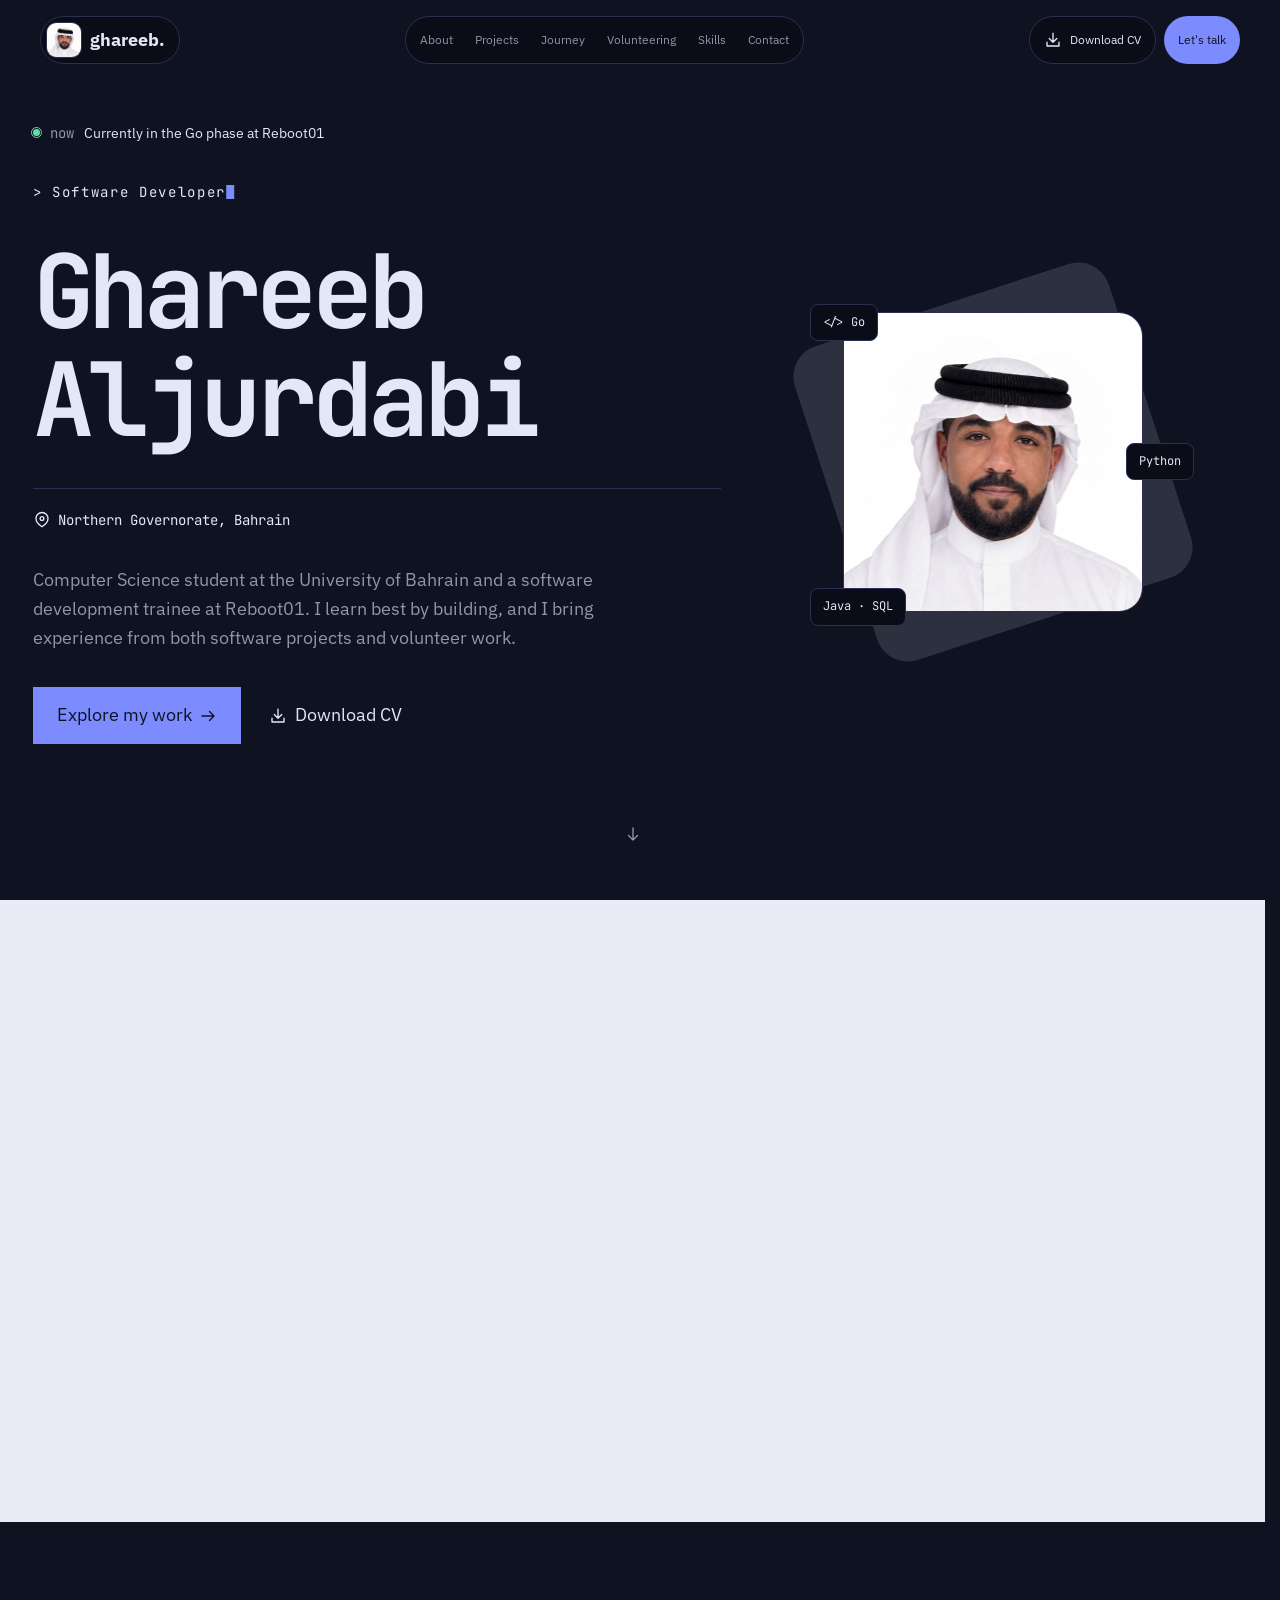
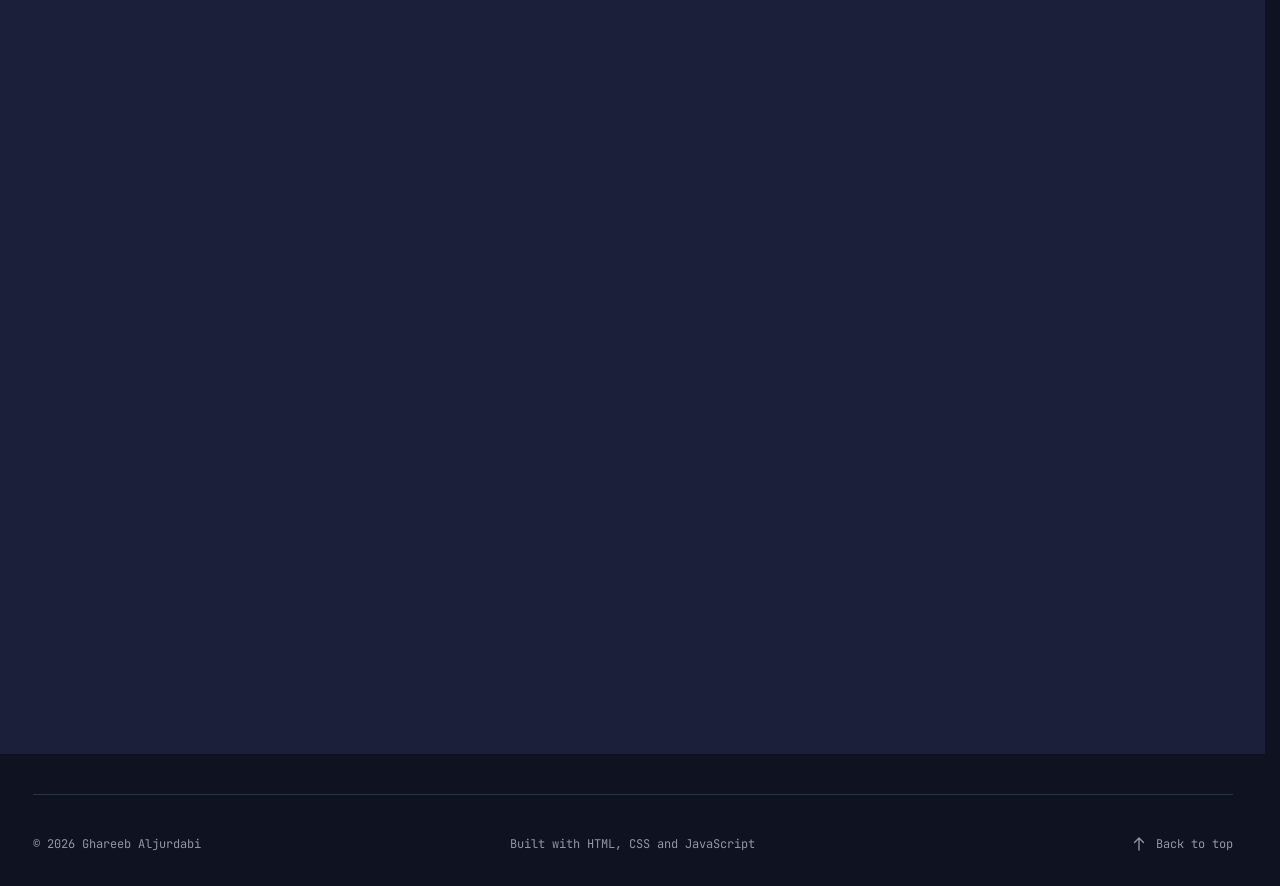
==== commit 7f5c1174: "raise desktop hero and restore portrait size Co-Authored-By: Claude Haiku 5.5 <Support@hermosaapp.co" ====
--- a/index.html
+++ b/index.html
@@ -2,7 +2,8 @@
 <html lang="en" class="portfolio-page">
   <head>
     <meta charset="UTF-8" />
-    <meta name="viewport" content="width=device-width, initial-scale=1.0" />
+    <meta name="viewport" content="width=device-width, initial-scale=1.0, viewport-fit=cover" />
+    <meta name="theme-color" content="#0f1220" />
     <script>
       window.finishIntro = function () {
         if (!document.documentElement.classList.contains("intro")) return;
@@ -131,6 +132,9 @@
           ><span class="intro-cursor"></span
         ></div>
       </div>
+    </div>
+    <div class="scroll-progress-track" aria-hidden="true">
+      <div class="scroll-progress"></div>
     </div>
     <header class="navbar">
       <nav class="container navbar-content" aria-label="Main navigation">
@@ -282,29 +286,6 @@
                   <path d="M12 3v12m-5-5 5 5 5-5M4 15v5h16v-5" /></svg
                 >Download CV</a
               >
-            </div>
-          </div>
-          <div class="portrait-block">
-            <div class="portrait-square" aria-hidden="true"></div>
-            <img
-              class="portrait-photo"
-              src="images/portrait.jpg"
-              width="300"
-              height="300"
-              alt="Portrait of Ghareeb Aljurdabi"
-              fetchpriority="high"
-            />
-            <span class="portrait-tag portrait-tag-go" aria-hidden="true"
-              >&lt;/&gt; Go</span
-            >
-            <span class="portrait-tag portrait-tag-python" aria-hidden="true"
-              >Python</span
-            >
-            <span class="portrait-tag portrait-tag-java" aria-hidden="true"
-              >Java · SQL</span
-            >
-          </div>
-        </div>
         <a class="scroll-hint" href="#about" aria-label="Scroll to about"
           ><svg
             width="18"
@@ -319,6 +300,30 @@
           >
             <path d="M12 4v16m-6-6 6 6 6-6" /></svg
         ></a>
+            </div>
+          </div>
+          <div class="portrait-block">
+            <div class="portrait-square" aria-hidden="true"></div>
+            <img
+              class="portrait-photo"
+              src="images/portrait.jpg"
+              width="300"
+              height="300"
+              alt="Portrait of Ghareeb Aljurdabi"
+              fetchpriority="high"
+            />
+            <span class="portrait-tag portrait-tag-go" aria-hidden="true"
+              >&lt;/&gt; Go</span
+            >
+            <span class="portrait-tag portrait-tag-python" aria-hidden="true"
+              >Python</span
+            >
+            <span class="portrait-tag portrait-tag-java" aria-hidden="true"
+              >Java · SQL</span
+            >
+          </div>
+        </div>
+
       </section>
 
       <section id="about">
@@ -412,10 +417,22 @@
             aria-label="// journey"
             ><span class="label-full" aria-hidden="true">// journey</span></p
           >
-          <h2>How I got here.</h2>
+          <div class="journey-header">
+            <h2>How I got here.</h2>
+            <div class="journey-controls">
+              <p class="journey-counter"><span class="journey-current">01</span><span class="journey-total"> / 07</span></p>
+              <button class="journey-arrow journey-previous" type="button" aria-label="Previous" aria-controls="journey-timeline" disabled>
+                <svg width="18" height="18" viewBox="0 0 24 24" fill="none" stroke="currentColor" stroke-width="1.8" stroke-linecap="round" stroke-linejoin="round" aria-hidden="true" focusable="false"><path d="M20 12H4m6-6-6 6 6 6" /></svg>
+              </button>
+              <button class="journey-arrow journey-next" type="button" aria-label="Next" aria-controls="journey-timeline">
+                <svg width="18" height="18" viewBox="0 0 24 24" fill="none" stroke="currentColor" stroke-width="1.8" stroke-linecap="round" stroke-linejoin="round" aria-hidden="true" focusable="false"><path d="M4 12h16m-6-6 6 6-6 6" /></svg>
+              </button>
+            </div>
+          </div>
           <div class="journey-window">
             <div
               class="journey-scroll"
+              id="journey-timeline"
               tabindex="0"
               role="region"
               aria-label="Journey timeline"
@@ -432,7 +449,6 @@
                   <p class="journey-description"
                     >Studying for a bachelor's degree in Computer Science.</p
                   >
-                  <span class="journey-badge">in progress</span>
                 </li>
                 <li class="journey-item">
                   <p class="journey-date">13 Jul 2026 – 25 Jul 2026</p>
@@ -457,37 +473,16 @@
                   >
                   <span class="journey-badge">in progress</span>
                 </li>
-                <li class="journey-item journey-upcoming">
-                  <p class="journey-date">6 Feb 2027 – 6 Mar 2027</p>
+                <li class="journey-item">
+                  <p class="journey-date">Nov 2026 – Present</p>
                   <div class="journey-heading"
                     ><h3>JavaScript Piscine</h3>
                     <span class="journey-place">Reboot01</span></div
                   >
                   <p class="journey-description"
-                    >An intensive introduction to JavaScript.</p
-                  >
-                  <span class="journey-badge"
-                    ><svg
-                      class="journey-lock"
-                      width="14"
-                      height="14"
-                      viewBox="0 0 24 24"
-                      fill="none"
-                      stroke="currentColor"
-                      stroke-width="1.8"
-                      stroke-linecap="round"
-                      stroke-linejoin="round"
-                      aria-hidden="true"
-                      focusable="false"
-                    >
-                      <rect x="5" y="10" width="14" height="11" rx="2" />
-                      <path d="M8 10V7a4 4 0 0 1 8 0v3" /></svg
-                    >coming soon<span
-                      class="journey-badge-dots"
-                      aria-hidden="true"
-                      ><span>.</span><span>.</span><span>.</span></span
-                    ></span
-                  >
+                    >Learning JavaScript through an intensive piscine.</p
+                  >
+                  <span class="journey-badge">in progress</span>
                 </li>
                 <li class="journey-item journey-upcoming">
                   <p class="journey-date">7 Mar 2027 – 11 Sep 2027</p>
--- a/css/variables.css
+++ b/css/variables.css
@@ -1,4 +1,7 @@
 :root {
+  --safe-top: env(safe-area-inset-top, 0px);
+  --safe-left: env(safe-area-inset-left, 0px);
+  --safe-right: env(safe-area-inset-right, 0px);
   --font-heading: "JetBrains Mono", "Mono Fallback", monospace;
   --font-body: "IBM Plex Sans", "Body Fallback", sans-serif;
   --font-mono: "JetBrains Mono", "Mono Fallback", monospace;
@@ -23,39 +26,28 @@
   --size-0-3em: 0.3em;
   --time-0-3s: 0.3s;
   --size-0-6em: 0.6em;
-  --size-0-6rem: 0.6rem;
+  --size-0-875rem: 0.875rem;
   --time-0-6s: 0.6s;
-  --size-0-75rem: 0.75rem;
-  --size-0-875rem: 0.875rem;
-  --size-0-8rem: 0.8rem;
   --time-0s: 0s;
+  --size-1-6em: 1.6em;
   --size-1-125rem: 1.125rem;
-  --size-1-25rem: 1.25rem;
-  --size-1-5rem: 1.5rem;
-  --size-1-6em: 1.6em;
-  --size-1-75rem: 1.75rem;
   --size-10px: 10px;
   --size-115px: 115px;
-  --size-11px: 11px;
   --size-120px: 120px;
   --size-12px: 12px;
   --size-13px: 13px;
   --size-145px: 145px;
   --size-14px: 14px;
-  --size-150px: 150px;
   --size-160px: 160px;
   --size-165px: 165px;
   --size-16px: 16px;
   --size-185px: 185px;
+  --size-192px: 192px;
   --size-18px: 18px;
-  --size-192px: 192px;
   --size-1ch: 1ch;
   --size-1em: 1em;
   --size-1px: 1px;
-  --size-1rem: 1rem;
   --time-1s: 1s;
-  --size-2-25rem: 2.25rem;
-  --size-2-5rem: 2.5rem;
   --size-205px: 205px;
   --size-20px: 20px;
   --size-24px: 24px;
@@ -63,7 +55,6 @@
   --size-28px: 28px;
   --size-2ch: 2ch;
   --size-2px: 2px;
-  --size-2rem: 2rem;
   --time-2s: 2s;
   --size-32px: 32px;
   --size-35px: 35px;
@@ -73,23 +64,16 @@
   --size-3px: 3px;
   --size-3rem: 3rem;
   --size-40px: 40px;
-  --size-416px: 416px;
-  --size-450px: 450px;
+  --size-48px: 48px;
   --size-480px: 480px;
-  --size-48px: 48px;
   --size-4px: 4px;
-  --size-4rem: 4rem;
   --time-4s: 4s;
   --size-50px: 50px;
-  --size-56px: 56px;
   --size-57px: 57px;
   --size-5px: 5px;
-  --size-5rem: 5rem;
   --size-60px: 60px;
-  --size-64px: 64px;
   --size-6px: 6px;
   --size-70px: 70px;
-  --size-72px: 72px;
   --size-7px: 7px;
   --size-88px: 88px;
   --size-8px: 8px;
@@ -100,4 +84,84 @@
   --logo-font-weight: 700;
   --logo-letter-spacing: normal;
   --logo-color: var(--text);
+
+  --text-body: clamp(1rem, calc(0.95833rem + 0.20833vw), 1.125rem);
+  --text-small: clamp(0.75rem, calc(0.70833rem + 0.20833vw), 0.875rem);
+  --text-tiny: clamp(0.6875rem, calc(0.66667rem + 0.10417vw), 0.75rem);
+  --text-label: clamp(0.71875rem, calc(0.6875rem + 0.15625vw), 0.8125rem);
+  --text-micro: clamp(0.6rem, calc(0.58125rem + 0.09375vw), 0.65625rem);
+  --text-lead: clamp(1rem, calc(0.95833rem + 0.20833vw), 1.125rem);
+  --text-subheading: clamp(1.125rem, calc(1.08333rem + 0.20833vw), 1.25rem);
+  --text-home: clamp(1.875rem, calc(0.5rem + 6.875vw), 6rem);
+  --text-section: clamp(1.75rem, calc(1rem + 3.75vw), 4rem);
+  --text-about: clamp(1.75rem, calc(0.83333rem + 4.58333vw), 4.5rem);
+  --text-skills: clamp(1.75rem, calc(1.16667rem + 2.91667vw), 3.5rem);
+  --text-contact: clamp(1.75rem, calc(0.66667rem + 5.41667vw), 5rem);
+  --text-page: clamp(1.75rem, calc(0.33333rem + 7.08333vw), 6rem);
+  --text-not-found: clamp(2rem, calc(1rem + 5vw), 5rem);
+  --text-project: clamp(1.5rem, calc(1rem + 2.5vw), 3rem);
+  --text-collection: clamp(1.625rem, calc(1.25rem + 1.875vw), 2.75rem);
+  --text-stat: clamp(3rem, calc(2.33333rem + 3.33333vw), 5rem);
+  --text-number: clamp(2.5rem, calc(2.33333rem + 0.83333vw), 3rem);
+  --text-logo: clamp(1rem, calc(0.95833rem + 0.20833vw), 1.125rem);
+  --text-nav: clamp(0.6875rem, calc(0.66667rem + 0.10417vw), 0.75rem);
+  --text-home-label: clamp(0.625rem, calc(0.54167rem + 0.41667vw), 0.875rem);
+  --text-status: clamp(0.5625rem, calc(0.45833rem + 0.52083vw), 0.875rem);
+  --text-portrait: clamp(0.625rem, calc(0.58333rem + 0.20833vw), 0.75rem);
+  --text-intro: clamp(1.5rem, calc(1.25rem + 1.25vw), 2.25rem);
+  --text-email: clamp(0.875rem, calc(0.54167rem + 1.66667vw), 1.875rem);
+  --text-deck: clamp(0.5625rem, calc(0.5rem + 0.3125vw), 0.75rem);
+  --text-counter: clamp(0.875rem, calc(0.85417rem + 0.10417vw), 0.9375rem);
+  --text-scene-10: clamp(0.59375rem, calc(0.58333rem + 0.05208vw), 0.625rem);
+  --text-scene-11: clamp(0.65312rem, calc(0.64167rem + 0.05729vw), 0.6875rem);
+  --text-scene-12: clamp(0.7125rem, calc(0.7rem + 0.0625vw), 0.75rem);
+  --text-scene-13: clamp(0.77187rem, calc(0.75833rem + 0.06771vw), 0.8125rem);
+  --text-scene-16: clamp(0.95rem, calc(0.93333rem + 0.08333vw), 1rem);
+  --space-8: clamp(6px, calc(5.33333px + 0.20833vw), 8px);
+  --space-12: clamp(8px, calc(6.66667px + 0.41667vw), 12px);
+  --space-14: clamp(8px, calc(6px + 0.625vw), 14px);
+  --space-16: clamp(8px, calc(5.33333px + 0.83333vw), 16px);
+  --space-18: clamp(10px, calc(7.33333px + 0.83333vw), 18px);
+  --space-20: clamp(12px, calc(9.33333px + 0.83333vw), 20px);
+  --space-24: clamp(12px, calc(8px + 1.25vw), 24px);
+  --space-28: clamp(12px, calc(6.66667px + 1.66667vw), 28px);
+  --space-32: clamp(16px, calc(10.66667px + 1.66667vw), 32px);
+  --space-40: clamp(24px, calc(18.66667px + 1.66667vw), 40px);
+  --space-48: clamp(24px, calc(16px + 2.5vw), 48px);
+  --space-56: clamp(40px, calc(34.66667px + 1.66667vw), 56px);
+  --space-64: clamp(32px, calc(21.33333px + 3.33333vw), 64px);
+  --space-72: clamp(40px, calc(29.33333px + 3.33333vw), 72px);
+  --space-96: clamp(48px, calc(32px + 5vw), 96px);
+  --text-code: clamp(0.75rem, 3.33333vw, 0.875rem);
+  --container-max: 1200px;
+  --container-gutter: clamp(16px, calc(14.66667px + 0.41667vw), 20px);
+  --home-top: calc(
+    var(--safe-top) + clamp(96px, calc(93.33333px + 0.83333vw), 104px)
+  );
+  --home-hint-bottom: clamp(36px, calc(29.33333px + 2.08333vw), 56px);
+  --home-bottom: calc(var(--home-hint-bottom) + 68px);
+  --home-content-gap: clamp(8px, calc(2.66667px + 1.66667vw), 24px);
+  --home-status-gap: clamp(36px, calc(32px + 1.25vw), 48px);
+  --portrait-desktop-width: clamp(320px, 37.5vw, 480px);
+  --portrait-mobile-width-vh: clamp(192px, calc(100vh - 580px), 416px);
+  --portrait-mobile-width: clamp(192px, calc(100svh - 580px), 416px);
+  --intro-photo-size: clamp(88px, min(calc(72px + 6vw), 30svh), 150px);
+  --scene-max: 720px;
+  --timeline-column: 360px;
+  --journey-control-size: 40px;
+  --journey-mobile-control-size: 34px;
+  --text-journey-compact: clamp(
+    1.125rem,
+    calc(10vw - 1.03125rem),
+    var(--text-section)
+  );
+  --text-journey-counter: clamp(
+    0.78125rem,
+    calc(0.77083rem + 0.05208vw),
+    0.8125rem
+  );
+  --code-padding: clamp(12px, calc(-4px + 4vw), 20px);
+  --code-number-width: clamp(24px, calc(16px + 2vw), 32px);
+  --code-gap: clamp(4px, calc(-4px + 2.5vw), 20px);
+  --code-tracking: clamp(-0.06em, calc(-1.8px + 0.3vw), 0px);
 }
--- a/css/layout.css
+++ b/css/layout.css
@@ -6,13 +6,16 @@
   color: var(--text);
   font-family: var(--font-body);
   line-height: 1.6;
+  font-size: var(--text-body);
 }
 .container {
-  width: min(100% - var(--size-40px), 1200px);
+  padding-left: var(--safe-left);
+  padding-right: var(--safe-right);
+  width: min(100% - 2 * var(--container-gutter), var(--container-max));
   margin-inline: auto;
 }
 section {
-  padding-block: var(--size-96px);
+  padding-block: var(--space-96);
 }
 h1,
 h2,
@@ -45,9 +48,21 @@
 }
 section[id],
 .reboot-project[id] {
-  scroll-margin-top: var(--size-88px);
+  scroll-margin-top: calc(var(--safe-top) + var(--size-88px));
 }
 section,
 .reboot-project {
-  scroll-margin-top: var(--size-96px);
+  scroll-margin-top: calc(var(--safe-top) + var(--size-96px));
 }
+h1 {
+  font-size: var(--text-page);
+}
+h2 {
+  font-size: var(--text-section);
+}
+h3 {
+  font-size: var(--text-subheading);
+}
+img {
+  max-width: 100%;
+}
--- a/css/tags.css
+++ b/css/tags.css
@@ -2,8 +2,8 @@
 .reboot-tech {
   display: flex;
   flex-wrap: wrap;
-  gap: var(--size-8px);
-  margin-top: var(--size-24px);
+  gap: var(--space-8);
+  margin-top: var(--space-24);
   list-style: none;
   font-family: var(--font-mono);
 }
@@ -12,13 +12,12 @@
   background: var(--tag);
   color: var(--text);
 }
-
 .projects-tech {
-  font-size: var(--size-0-875rem);
+  font-size: var(--text-small);
 }
 .projects-tech li {
-  padding: var(--size-4px) var(--size-8px);
-  font-size: var(--size-0-75rem);
+  padding: var(--size-4px) var(--space-8);
+  font-size: var(--text-tiny);
 }
 .reboot-tech li {
   padding: var(--size-4px) var(--size-10px);
--- a/css/labels.css
+++ b/css/labels.css
@@ -30,14 +30,13 @@
   }
 }
 .journey-label {
-  font-size: var(--size-0-8rem);
+  font-size: var(--text-label);
 }
-
 .about-label,
 .projects-label,
 .volunteering-label,
 .skills-label,
 .contact-label,
 .reboot-label {
-  font-size: var(--size-0-875rem);
+  font-size: var(--text-small);
 }
--- a/css/icons.css
+++ b/css/icons.css
@@ -8,5 +8,5 @@
 .with-icon {
   display: inline-flex;
   align-items: center;
-  gap: var(--size-8px);
+  gap: var(--space-8);
 }
--- a/css/accessibility.css
+++ b/css/accessibility.css
@@ -6,10 +6,10 @@
 }
 .skip-link {
   position: fixed;
-  top: var(--size-8px);
-  left: var(--size-8px);
+  top: calc(var(--safe-top) + var(--size-8px));
+  left: calc(var(--safe-left) + var(--size-8px));
   z-index: 30;
-  padding: var(--size-12px) var(--size-16px);
+  padding: var(--space-12) var(--space-16);
   background: var(--bg);
   color: var(--text);
   transform: translateY(-200%);
--- a/css/navbar.css
+++ b/css/navbar.css
@@ -1,6 +1,6 @@
 .navbar {
   position: fixed;
-  top: var(--size-16px);
+  top: calc(var(--safe-top) + var(--size-16px));
   z-index: 10;
   left: 0;
   width: 100%;
@@ -15,10 +15,10 @@
 .navbar-logo {
   display: inline-flex;
   align-items: center;
-  gap: var(--size-8px);
+  gap: var(--space-8);
   height: var(--size-48px);
-  padding: var(--size-5px) var(--size-14px) var(--size-5px) var(--size-5px);
-  font-size: var(--size-1-125rem);
+  padding: var(--size-5px) var(--space-14) var(--size-5px) var(--size-5px);
+  font-size: var(--text-logo);
   flex-shrink: 0;
 }
 .navbar-logo img {
@@ -44,12 +44,12 @@
   align-items: center;
   justify-content: space-between;
   height: var(--size-48px);
-  gap: var(--size-12px);
+  gap: var(--space-12);
 }
 .navbar-actions {
   display: flex;
   align-items: center;
-  gap: var(--size-8px);
+  gap: var(--space-8);
   pointer-events: auto;
 }
 .navbar-download,
@@ -58,10 +58,10 @@
   display: inline-flex;
   align-items: center;
   justify-content: center;
-  gap: var(--size-8px);
+  gap: var(--space-8);
   height: var(--size-48px);
-  padding: 0 var(--size-14px);
-  font-size: var(--size-0-75rem);
+  padding: 0 var(--space-14);
+  font-size: var(--text-nav);
   white-space: nowrap;
 }
 .navbar-talk {
@@ -77,11 +77,11 @@
   display: flex;
   align-items: center;
   min-height: 38px;
-  padding: var(--size-8px) var(--size-10px);
+  padding: var(--space-8) var(--size-10px);
   color: var(--muted);
   border-radius: var(--size-999px);
   white-space: nowrap;
-  font-size: var(--size-0-75rem);
+  font-size: var(--text-nav);
 }
 .navbar-links > a:hover {
   color: var(--text);
@@ -118,7 +118,7 @@
   gap: var(--size-5px);
   width: var(--size-48px);
   height: var(--size-48px);
-  padding: var(--size-12px);
+  padding: var(--space-12);
   color: var(--text);
   cursor: pointer;
   flex-shrink: 0;
--- a/css/home.css
+++ b/css/home.css
@@ -92,3 +92,68 @@
   color: var(--text);
   text-underline-offset: var(--size-6px);
 }
+
+@media (max-width: 600px) {
+  #home {
+    min-height: 100vh;
+    min-height: 100svh;
+    padding-block: var(--home-top) var(--size-32px);
+  }
+  #home > .container {
+    min-height: 0;
+  }
+  #home > .container > .status-line {
+    margin-bottom: calc(var(--size-24px) * 0.7);
+  }
+  #home .home-content {
+    height: auto;
+    gap: var(--home-content-gap);
+    margin-bottom: 0;
+  }
+  #home .home-title {
+    font-size: var(--text-home-label);
+  }
+  #home h1 {
+    font-size: var(--text-home);
+    overflow-wrap: normal;
+  }
+  #home .home-location {
+    padding-top: var(--space-12);
+    font-size: var(--text-small);
+  }
+  #home .home-bio {
+    font-size: var(--text-body);
+  }
+  #home .home-actions {
+    flex-wrap: nowrap;
+    gap: var(--size-8px);
+    font-size: var(--size-16px);
+  }
+  #home .home-explore {
+    height: calc(var(--size-40px) + var(--size-4px));
+    min-height: 0;
+    padding: 0 var(--size-20px);
+    white-space: nowrap;
+  }
+  #home .home-cv {
+    white-space: nowrap;
+  }
+  #home .home-cv .icon {
+    width: var(--size-16px);
+    height: var(--size-16px);
+  }
+  #home .home-actions .scroll-hint {
+    display: flex;
+    width: var(--size-32px);
+    height: var(--size-32px);
+  }
+}
+
+@media (min-width: 901px) {
+  #home {
+    padding-top: var(--size-36px);
+  }
+  #home > .container > .status-line {
+    top: calc(var(--size-12px) + var(--size-60px));
+  }
+}
--- a/css/portrait.css
+++ b/css/portrait.css
@@ -1,6 +1,9 @@
 .portrait-block {
+  --portrait-photo-mobile-size: clamp(190px, 52vw, 290px);
+  --portrait-mobile-block-size: calc(var(--portrait-photo-mobile-size) * 1.6);
   position: relative;
-  width: var(--size-480px);
+  width: var(--portrait-desktop-width);
+  max-width: 100%;
   aspect-ratio: 1;
   justify-self: center;
 }
@@ -25,13 +28,13 @@
 }
 .portrait-tag {
   position: absolute;
-  padding: var(--size-8px) var(--size-12px);
+  padding: var(--space-8) var(--space-12);
   background: var(--editor-bg);
   border: var(--size-1px) solid var(--tag);
   border-radius: var(--size-8px);
   color: var(--text);
   font-family: var(--font-mono);
-  font-size: var(--size-0-75rem);
+  font-size: var(--text-portrait);
   white-space: nowrap;
   animation: portrait-float var(--time-4s) ease-in-out infinite alternate;
 }
@@ -59,3 +62,17 @@
     transform: translateY(-6px);
   }
 }
+
+@media (max-width: 600px) {
+  #home .portrait-block {
+    --portrait-photo-mobile-size: clamp(190px, 52vw, 290px);
+    margin-top: calc(var(--portrait-photo-mobile-size) * -0.09);
+    margin-bottom: calc(var(--portrait-photo-mobile-size) * -0.09);
+  }
+}
+
+@media (min-width: 901px) {
+  .portrait-block {
+    width: var(--size-480px);
+  }
+}
--- a/css/status.css
+++ b/css/status.css
@@ -5,7 +5,7 @@
   display: flex;
   align-items: flex-start;
   gap: var(--size-10px);
-  font-size: var(--size-0-875rem);
+  font-size: var(--text-status);
   line-height: 1.6;
 }
 .status-dot {
--- a/css/about.css
+++ b/css/about.css
@@ -3,30 +3,30 @@
   color: var(--dark-text);
 }
 .about-label {
-  margin-bottom: var(--size-40px);
+  margin-bottom: var(--space-40);
 }
 .about-intro {
   display: grid;
   grid-template-columns: 1fr 1fr;
-  gap: var(--size-64px);
+  gap: var(--space-64);
   align-items: center;
 }
 .about-intro h2 {
-  font-size: clamp(var(--size-2-5rem), 5vw, 4.5rem);
+  font-size: var(--text-about);
   line-height: 1.15;
   overflow-wrap: break-word;
 }
 .about-intro > p {
   font-family: var(--font-body);
-  font-size: var(--size-1-125rem);
+  font-size: var(--text-lead);
 }
 .about-stats {
   display: grid;
   grid-template-columns: repeat(4, 1fr);
-  margin-top: var(--size-72px);
+  margin-top: var(--space-72);
 }
 .about-stat {
-  padding-inline: var(--size-28px);
+  padding-inline: var(--space-28);
 }
 .about-stat:first-child {
   padding-left: 0;
@@ -39,12 +39,12 @@
   font-variant-numeric: tabular-nums;
   display: block;
   font-family: var(--font-heading);
-  font-size: clamp(var(--size-3rem), 6vw, var(--size-5rem));
+  font-size: var(--text-stat);
   font-weight: 700;
   line-height: 1.2;
-  margin-bottom: var(--size-12px);
+  margin-bottom: var(--space-12);
 }
 .about-stat p {
   font-family: var(--font-mono);
-  font-size: var(--size-0-875rem);
+  font-size: var(--text-small);
 }
--- a/css/about.css
+++ b/css/about.css
@@ -3,30 +3,30 @@
   color: var(--dark-text);
 }
 .about-label {
-  margin-bottom: var(--size-40px);
+  margin-bottom: var(--space-40);
 }
 .about-intro {
   display: grid;
   grid-template-columns: 1fr 1fr;
-  gap: var(--size-64px);
+  gap: var(--space-64);
   align-items: center;
 }
 .about-intro h2 {
-  font-size: clamp(var(--size-2-5rem), 5vw, 4.5rem);
+  font-size: var(--text-about);
   line-height: 1.15;
   overflow-wrap: break-word;
 }
 .about-intro > p {
   font-family: var(--font-body);
-  font-size: var(--size-1-125rem);
+  font-size: var(--text-lead);
 }
 .about-stats {
   display: grid;
   grid-template-columns: repeat(4, 1fr);
-  margin-top: var(--size-72px);
+  margin-top: var(--space-72);
 }
 .about-stat {
-  padding-inline: var(--size-28px);
+  padding-inline: var(--space-28);
 }
 .about-stat:first-child {
   padding-left: 0;
@@ -39,12 +39,12 @@
   font-variant-numeric: tabular-nums;
   display: block;
   font-family: var(--font-heading);
-  font-size: clamp(var(--size-3rem), 6vw, var(--size-5rem));
+  font-size: var(--text-stat);
   font-weight: 700;
   line-height: 1.2;
-  margin-bottom: var(--size-12px);
+  margin-bottom: var(--space-12);
 }
 .about-stat p {
   font-family: var(--font-mono);
-  font-size: var(--size-0-875rem);
+  font-size: var(--text-small);
 }
--- a/css/projects.css
+++ b/css/projects.css
@@ -5,20 +5,20 @@
 .collection-category,
 .collection-button {
   font-family: var(--font-mono);
-  font-size: var(--size-0-875rem);
+  font-size: var(--text-small);
 }
 #projects h2 {
-  margin-top: var(--size-24px);
-  font-size: clamp(var(--size-2-25rem), 5vw, var(--size-4rem));
+  margin-top: var(--space-24);
+  font-size: var(--text-section);
   line-height: 1.2;
 }
 .projects-collection {
   display: grid;
   grid-template-columns: minmax(0, 1fr) minmax(0, 1fr);
-  gap: var(--size-32px);
+  gap: var(--space-32);
   align-items: center;
-  margin-top: var(--size-40px);
-  padding: var(--size-40px);
+  margin-top: var(--space-40);
+  padding: var(--space-40);
   border: var(--size-1px) solid var(--tag);
   border-radius: var(--size-12px);
   background: var(--editor-bg);
@@ -35,26 +35,26 @@
 }
 .collection-number {
   font-family: var(--font-heading);
-  font-size: var(--size-3rem);
+  font-size: var(--text-number);
   color: var(--muted);
 }
 .collection-category {
-  margin-top: var(--size-12px);
+  margin-top: var(--space-12);
   color: var(--muted);
 }
 .collection-copy h3 {
-  margin-top: var(--size-20px);
-  font-size: clamp(var(--size-1-75rem), 3vw, 2.75rem);
+  margin-top: var(--space-20);
+  font-size: var(--text-collection);
   line-height: 1.2;
 }
 .collection-description {
-  margin-top: var(--size-20px);
+  margin-top: var(--space-20);
   color: var(--muted);
 }
 .collection-button {
   display: inline-block;
-  margin-top: var(--size-32px);
-  padding: var(--size-12px) var(--size-18px);
+  margin-top: var(--space-32);
+  padding: var(--space-12) var(--space-18);
 }
 .project-deck {
   position: relative;
@@ -67,12 +67,12 @@
   left: 10%;
   width: 80%;
   height: 130px;
-  padding: var(--size-18px) var(--size-12px);
+  padding: var(--space-18) var(--space-12);
   border: var(--size-1px) solid var(--tag);
   border-radius: var(--size-8px);
   background: var(--editor-bg);
   font-family: var(--font-mono);
-  font-size: clamp(var(--size-0-6rem), 1vw, var(--size-0-8rem));
+  font-size: var(--text-deck);
   color: var(--muted);
   transform: translateY(calc(var(--file) * var(--size-12px)))
     rotate(calc((var(--file) - 2) * 4deg));
@@ -81,7 +81,7 @@
 .deck-dots {
   display: flex;
   gap: var(--size-5px);
-  margin-bottom: var(--size-14px);
+  margin-bottom: var(--space-14);
 }
 .deck-dots i {
   width: var(--size-6px);
--- a/css/projects.css
+++ b/css/projects.css
@@ -5,20 +5,20 @@
 .collection-category,
 .collection-button {
   font-family: var(--font-mono);
-  font-size: var(--size-0-875rem);
+  font-size: var(--text-small);
 }
 #projects h2 {
-  margin-top: var(--size-24px);
-  font-size: clamp(var(--size-2-25rem), 5vw, var(--size-4rem));
+  margin-top: var(--space-24);
+  font-size: var(--text-section);
   line-height: 1.2;
 }
 .projects-collection {
   display: grid;
   grid-template-columns: minmax(0, 1fr) minmax(0, 1fr);
-  gap: var(--size-32px);
+  gap: var(--space-32);
   align-items: center;
-  margin-top: var(--size-40px);
-  padding: var(--size-40px);
+  margin-top: var(--space-40);
+  padding: var(--space-40);
   border: var(--size-1px) solid var(--tag);
   border-radius: var(--size-12px);
   background: var(--editor-bg);
@@ -35,26 +35,26 @@
 }
 .collection-number {
   font-family: var(--font-heading);
-  font-size: var(--size-3rem);
+  font-size: var(--text-number);
   color: var(--muted);
 }
 .collection-category {
-  margin-top: var(--size-12px);
+  margin-top: var(--space-12);
   color: var(--muted);
 }
 .collection-copy h3 {
-  margin-top: var(--size-20px);
-  font-size: clamp(var(--size-1-75rem), 3vw, 2.75rem);
+  margin-top: var(--space-20);
+  font-size: var(--text-collection);
   line-height: 1.2;
 }
 .collection-description {
-  margin-top: var(--size-20px);
+  margin-top: var(--space-20);
   color: var(--muted);
 }
 .collection-button {
   display: inline-block;
-  margin-top: var(--size-32px);
-  padding: var(--size-12px) var(--size-18px);
+  margin-top: var(--space-32);
+  padding: var(--space-12) var(--space-18);
 }
 .project-deck {
   position: relative;
@@ -67,12 +67,12 @@
   left: 10%;
   width: 80%;
   height: 130px;
-  padding: var(--size-18px) var(--size-12px);
+  padding: var(--space-18) var(--space-12);
   border: var(--size-1px) solid var(--tag);
   border-radius: var(--size-8px);
   background: var(--editor-bg);
   font-family: var(--font-mono);
-  font-size: clamp(var(--size-0-6rem), 1vw, var(--size-0-8rem));
+  font-size: var(--text-deck);
   color: var(--muted);
   transform: translateY(calc(var(--file) * var(--size-12px)))
     rotate(calc((var(--file) - 2) * 4deg));
@@ -81,7 +81,7 @@
 .deck-dots {
   display: flex;
   gap: var(--size-5px);
-  margin-bottom: var(--size-14px);
+  margin-bottom: var(--space-14);
 }
 .deck-dots i {
   width: var(--size-6px);
--- a/css/journey.css
+++ b/css/journey.css
@@ -10,79 +10,174 @@
 .journey-badge,
 .journey-years {
   font-family: var(--font-mono);
-  font-size: var(--size-0-8rem);
+  font-size: var(--text-label);
 }
 #journey h2 {
-  margin-top: var(--size-24px);
-  font-size: clamp(var(--size-2-25rem), 5vw, var(--size-4rem));
+  margin-top: 0;
+  font-size: var(--text-section);
   line-height: 1.2;
+  white-space: nowrap;
+}
+.journey-header {
+  display: flex;
+  align-items: center;
+  justify-content: space-between;
+  gap: var(--size-8px);
+  margin-top: var(--space-24);
+}
+.journey-controls {
+  display: flex;
+  visibility: hidden;
+  pointer-events: none;
+  align-items: center;
+  gap: var(--size-8px);
+  flex-shrink: 0;
+}
+.journey-ready .journey-controls {
+  visibility: visible;
+  pointer-events: auto;
+}
+.journey-counter {
+  margin-right: var(--size-4px);
+  font-family: var(--font-mono);
+  font-size: var(--text-journey-counter);
+  font-variant-numeric: tabular-nums;
+  white-space: nowrap;
+}
+.journey-current {
+  color: var(--text);
+}
+.journey-total {
+  color: var(--muted);
+}
+.journey-arrow {
+  display: inline-flex;
+  align-items: center;
+  justify-content: center;
+  flex-shrink: 0;
+  width: var(--journey-control-size);
+  height: var(--journey-control-size);
+  padding: 0;
+  border: var(--size-1px) solid var(--tag);
+  border-radius: 50%;
+  background: transparent;
+  color: var(--text);
+  cursor: pointer;
+  transition: border-color var(--time-0-25s);
+}
+.journey-arrow svg {
+  width: var(--size-16px);
+  height: var(--size-16px);
+  transition: transform var(--time-0-25s);
+}
+.journey-arrow:hover:not(:disabled) {
+  border-color: var(--accent);
+}
+.journey-previous:hover:not(:disabled) svg {
+  transform: translateX(-2px);
+}
+.journey-next:hover:not(:disabled) svg {
+  transform: translateX(2px);
+}
+.journey-arrow:disabled {
+  opacity: 0.35;
+  cursor: default;
+}
+.journey-next.is-nudging {
+  animation: journey-nudge 0.8s ease-in-out;
 }
 .journey-scroll {
   overflow-x: auto;
+  overflow-y: hidden;
+  overscroll-behavior-x: contain;
+  overscroll-behavior-y: auto;
+  touch-action: auto;
+  height: auto;
+  max-height: none;
   margin-top: 0;
-  padding-bottom: var(--size-16px);
+  padding-bottom: var(--size-24px);
   scroll-snap-type: x mandatory;
   scrollbar-width: thin;
   scrollbar-color: color-mix(in srgb, var(--text) 40%, transparent) transparent;
-  padding-top: var(--size-8px);
+  padding-top: var(--size-16px);
 }
 .journey-timeline {
   display: grid;
   grid-auto-flow: column;
-  grid-auto-columns: 360px;
+  grid-auto-columns: var(--timeline-column);
   width: max-content;
+  padding-right: var(
+    --journey-end-space,
+    max(0px, calc(100% - var(--timeline-column)))
+  );
   min-width: 0;
   list-style: none;
 }
 .journey-item {
   grid-column: auto;
   scroll-snap-align: start;
+  scroll-snap-stop: always;
   min-width: 0;
-  border-top: var(--size-1px) solid var(--text);
   display: flex;
   flex-direction: column;
   align-items: flex-start;
   position: relative;
-  padding: var(--size-32px) var(--size-24px) var(--size-12px) 0;
+  padding: var(--space-32) var(--space-24) var(--space-12) var(--size-8px);
 }
 .journey-item::before {
   content: "";
   position: absolute;
-  top: var(--size-negative-7px);
-  left: 0;
+  top: calc((var(--size-1px) - var(--size-13px)) / 2);
+  left: var(--journey-dot-inset, 0px);
+  z-index: 1;
   width: var(--size-13px);
   height: var(--size-13px);
   border-radius: 50%;
   background: var(--text);
 }
+.journey-item::after {
+  content: "";
+  position: absolute;
+  top: 0;
+  left: 0;
+  right: 0;
+  height: var(--size-1px);
+  background: var(--text);
+}
+.journey-item:first-child::after {
+  left: calc(var(--journey-dot-inset, 0px) + var(--size-13px) / 2);
+}
+.journey-item:last-child::after {
+  right: calc(100% - var(--journey-dot-inset, 0px) - var(--size-13px) / 2);
+}
 .journey-item h3 {
   display: inline-block;
   max-width: 100%;
-  margin-right: var(--size-8px);
+  margin-right: var(--space-8);
   vertical-align: middle;
-  font-size: var(--size-1-25rem);
+  font-size: var(--text-subheading);
   line-height: 1.4;
 }
 .journey-heading {
   min-height: 7em;
   width: 100%;
-  margin-block: var(--size-16px);
+  margin-block: var(--space-16);
 }
 .journey-place {
   max-width: 100%;
   vertical-align: middle;
   display: inline-block;
-  padding: var(--size-4px) var(--size-8px);
+  padding: var(--size-4px) var(--space-8);
   border: var(--size-1px) solid var(--text);
 }
 .journey-description {
-  margin-top: var(--size-20px);
+  margin-top: var(--space-20);
   color: var(--muted);
 }
 .journey-badge {
   display: inline-block;
   margin-top: auto;
-  padding: var(--size-4px) var(--size-8px);
+  padding: var(--size-4px) var(--space-8);
   background: var(--accent);
   color: var(--on-accent);
 }
@@ -94,7 +189,7 @@
   display: inline-flex;
   align-items: center;
   gap: var(--size-6px);
-  padding: var(--size-5px) var(--size-12px);
+  padding: var(--size-5px) var(--space-12);
   overflow: hidden;
   border: var(--size-1px) solid var(--accent-light);
   border-radius: var(--size-999px);
@@ -179,21 +274,21 @@
   border: var(--size-1px) dashed var(--text);
 }
 .journey-education {
-  margin-top: var(--size-64px);
+  margin-top: var(--space-64);
 }
 .journey-education > .journey-label {
-  margin-bottom: var(--size-24px);
+  margin-bottom: var(--space-24);
 }
 .journey-education-row {
   display: grid;
   grid-template-columns: 1fr 1fr 1fr;
   align-items: center;
-  gap: var(--size-24px);
-  padding-block: var(--size-24px);
+  gap: var(--space-24);
+  padding-block: var(--space-24);
   border-top: var(--size-1px) solid var(--text);
 }
 .journey-education-row h3 {
-  font-size: var(--size-1rem);
+  font-size: var(--text-body);
 }
 .journey-years {
   text-align: right;
@@ -201,22 +296,16 @@
 .journey-window {
   position: relative;
   min-width: 0;
-  margin-top: var(--size-56px);
-}
-.journey-window::before,
+  margin-top: var(--space-56);
+}
 .journey-window::after {
   content: "";
   position: absolute;
   top: 0;
   bottom: var(--size-16px);
-  width: var(--size-40px);
+  width: min(var(--size-40px), var(--journey-partial-width, 0px));
   z-index: 2;
   pointer-events: none;
-}
-.journey-window::before {
-  left: 0;
-  background: linear-gradient(to right, var(--card), transparent);
-  opacity: var(--journey-fade-left, 0);
 }
 .journey-window::after {
   right: 0;
@@ -233,3 +322,15 @@
   background: color-mix(in srgb, var(--text) 40%, transparent);
   border-radius: var(--size-3px);
 }
+
+@keyframes journey-nudge {
+  0%,
+  50%,
+  100% {
+    transform: translateX(0);
+  }
+  25%,
+  75% {
+    transform: translateX(6px);
+  }
+}
--- a/css/journey.css
+++ b/css/journey.css
@@ -10,79 +10,174 @@
 .journey-badge,
 .journey-years {
   font-family: var(--font-mono);
-  font-size: var(--size-0-8rem);
+  font-size: var(--text-label);
 }
 #journey h2 {
-  margin-top: var(--size-24px);
-  font-size: clamp(var(--size-2-25rem), 5vw, var(--size-4rem));
+  margin-top: 0;
+  font-size: var(--text-section);
   line-height: 1.2;
+  white-space: nowrap;
+}
+.journey-header {
+  display: flex;
+  align-items: center;
+  justify-content: space-between;
+  gap: var(--size-8px);
+  margin-top: var(--space-24);
+}
+.journey-controls {
+  display: flex;
+  visibility: hidden;
+  pointer-events: none;
+  align-items: center;
+  gap: var(--size-8px);
+  flex-shrink: 0;
+}
+.journey-ready .journey-controls {
+  visibility: visible;
+  pointer-events: auto;
+}
+.journey-counter {
+  margin-right: var(--size-4px);
+  font-family: var(--font-mono);
+  font-size: var(--text-journey-counter);
+  font-variant-numeric: tabular-nums;
+  white-space: nowrap;
+}
+.journey-current {
+  color: var(--text);
+}
+.journey-total {
+  color: var(--muted);
+}
+.journey-arrow {
+  display: inline-flex;
+  align-items: center;
+  justify-content: center;
+  flex-shrink: 0;
+  width: var(--journey-control-size);
+  height: var(--journey-control-size);
+  padding: 0;
+  border: var(--size-1px) solid var(--tag);
+  border-radius: 50%;
+  background: transparent;
+  color: var(--text);
+  cursor: pointer;
+  transition: border-color var(--time-0-25s);
+}
+.journey-arrow svg {
+  width: var(--size-16px);
+  height: var(--size-16px);
+  transition: transform var(--time-0-25s);
+}
+.journey-arrow:hover:not(:disabled) {
+  border-color: var(--accent);
+}
+.journey-previous:hover:not(:disabled) svg {
+  transform: translateX(-2px);
+}
+.journey-next:hover:not(:disabled) svg {
+  transform: translateX(2px);
+}
+.journey-arrow:disabled {
+  opacity: 0.35;
+  cursor: default;
+}
+.journey-next.is-nudging {
+  animation: journey-nudge 0.8s ease-in-out;
 }
 .journey-scroll {
   overflow-x: auto;
+  overflow-y: hidden;
+  overscroll-behavior-x: contain;
+  overscroll-behavior-y: auto;
+  touch-action: auto;
+  height: auto;
+  max-height: none;
   margin-top: 0;
-  padding-bottom: var(--size-16px);
+  padding-bottom: var(--size-24px);
   scroll-snap-type: x mandatory;
   scrollbar-width: thin;
   scrollbar-color: color-mix(in srgb, var(--text) 40%, transparent) transparent;
-  padding-top: var(--size-8px);
+  padding-top: var(--size-16px);
 }
 .journey-timeline {
   display: grid;
   grid-auto-flow: column;
-  grid-auto-columns: 360px;
+  grid-auto-columns: var(--timeline-column);
   width: max-content;
+  padding-right: var(
+    --journey-end-space,
+    max(0px, calc(100% - var(--timeline-column)))
+  );
   min-width: 0;
   list-style: none;
 }
 .journey-item {
   grid-column: auto;
   scroll-snap-align: start;
+  scroll-snap-stop: always;
   min-width: 0;
-  border-top: var(--size-1px) solid var(--text);
   display: flex;
   flex-direction: column;
   align-items: flex-start;
   position: relative;
-  padding: var(--size-32px) var(--size-24px) var(--size-12px) 0;
+  padding: var(--space-32) var(--space-24) var(--space-12) var(--size-8px);
 }
 .journey-item::before {
   content: "";
   position: absolute;
-  top: var(--size-negative-7px);
-  left: 0;
+  top: calc((var(--size-1px) - var(--size-13px)) / 2);
+  left: var(--journey-dot-inset, 0px);
+  z-index: 1;
   width: var(--size-13px);
   height: var(--size-13px);
   border-radius: 50%;
   background: var(--text);
 }
+.journey-item::after {
+  content: "";
+  position: absolute;
+  top: 0;
+  left: 0;
+  right: 0;
+  height: var(--size-1px);
+  background: var(--text);
+}
+.journey-item:first-child::after {
+  left: calc(var(--journey-dot-inset, 0px) + var(--size-13px) / 2);
+}
+.journey-item:last-child::after {
+  right: calc(100% - var(--journey-dot-inset, 0px) - var(--size-13px) / 2);
+}
 .journey-item h3 {
   display: inline-block;
   max-width: 100%;
-  margin-right: var(--size-8px);
+  margin-right: var(--space-8);
   vertical-align: middle;
-  font-size: var(--size-1-25rem);
+  font-size: var(--text-subheading);
   line-height: 1.4;
 }
 .journey-heading {
   min-height: 7em;
   width: 100%;
-  margin-block: var(--size-16px);
+  margin-block: var(--space-16);
 }
 .journey-place {
   max-width: 100%;
   vertical-align: middle;
   display: inline-block;
-  padding: var(--size-4px) var(--size-8px);
+  padding: var(--size-4px) var(--space-8);
   border: var(--size-1px) solid var(--text);
 }
 .journey-description {
-  margin-top: var(--size-20px);
+  margin-top: var(--space-20);
   color: var(--muted);
 }
 .journey-badge {
   display: inline-block;
   margin-top: auto;
-  padding: var(--size-4px) var(--size-8px);
+  padding: var(--size-4px) var(--space-8);
   background: var(--accent);
   color: var(--on-accent);
 }
@@ -94,7 +189,7 @@
   display: inline-flex;
   align-items: center;
   gap: var(--size-6px);
-  padding: var(--size-5px) var(--size-12px);
+  padding: var(--size-5px) var(--space-12);
   overflow: hidden;
   border: var(--size-1px) solid var(--accent-light);
   border-radius: var(--size-999px);
@@ -179,21 +274,21 @@
   border: var(--size-1px) dashed var(--text);
 }
 .journey-education {
-  margin-top: var(--size-64px);
+  margin-top: var(--space-64);
 }
 .journey-education > .journey-label {
-  margin-bottom: var(--size-24px);
+  margin-bottom: var(--space-24);
 }
 .journey-education-row {
   display: grid;
   grid-template-columns: 1fr 1fr 1fr;
   align-items: center;
-  gap: var(--size-24px);
-  padding-block: var(--size-24px);
+  gap: var(--space-24);
+  padding-block: var(--space-24);
   border-top: var(--size-1px) solid var(--text);
 }
 .journey-education-row h3 {
-  font-size: var(--size-1rem);
+  font-size: var(--text-body);
 }
 .journey-years {
   text-align: right;
@@ -201,22 +296,16 @@
 .journey-window {
   position: relative;
   min-width: 0;
-  margin-top: var(--size-56px);
-}
-.journey-window::before,
+  margin-top: var(--space-56);
+}
 .journey-window::after {
   content: "";
   position: absolute;
   top: 0;
   bottom: var(--size-16px);
-  width: var(--size-40px);
+  width: min(var(--size-40px), var(--journey-partial-width, 0px));
   z-index: 2;
   pointer-events: none;
-}
-.journey-window::before {
-  left: 0;
-  background: linear-gradient(to right, var(--card), transparent);
-  opacity: var(--journey-fade-left, 0);
 }
 .journey-window::after {
   right: 0;
@@ -233,3 +322,15 @@
   background: color-mix(in srgb, var(--text) 40%, transparent);
   border-radius: var(--size-3px);
 }
+
+@keyframes journey-nudge {
+  0%,
+  50%,
+  100% {
+    transform: translateX(0);
+  }
+  25%,
+  75% {
+    transform: translateX(6px);
+  }
+}
--- a/css/volunteering.css
+++ b/css/volunteering.css
@@ -5,22 +5,22 @@
 .volunteering-date,
 .volunteering-role {
   font-family: var(--font-mono);
-  font-size: var(--size-0-875rem);
+  font-size: var(--text-small);
 }
 #volunteering h2 {
-  margin-top: var(--size-24px);
-  font-size: clamp(var(--size-2-25rem), 5vw, var(--size-4rem));
+  margin-top: var(--space-24);
+  font-size: var(--text-section);
   line-height: 1.2;
 }
 .volunteering-list {
-  margin-top: var(--size-56px);
+  margin-top: var(--space-56);
 }
 .volunteering-row {
   display: grid;
   grid-template-columns: 1fr 2fr 2fr;
   align-items: center;
-  gap: var(--size-32px);
-  padding: var(--size-32px) var(--size-24px);
+  gap: var(--space-32);
+  padding: var(--space-32) var(--space-24);
   transition:
     background-color var(--time-0-3s),
     color var(--time-0-3s);
@@ -33,11 +33,11 @@
   color: var(--text);
 }
 .volunteering-row h3 {
-  font-size: var(--size-1-25rem);
+  font-size: var(--text-subheading);
   line-height: 1.4;
 }
 .volunteering-role {
-  margin-top: var(--size-8px);
+  margin-top: var(--space-8);
 }
 .volunteering-description {
   font-family: var(--font-body);
--- a/css/volunteering.css
+++ b/css/volunteering.css
@@ -5,22 +5,22 @@
 .volunteering-date,
 .volunteering-role {
   font-family: var(--font-mono);
-  font-size: var(--size-0-875rem);
+  font-size: var(--text-small);
 }
 #volunteering h2 {
-  margin-top: var(--size-24px);
-  font-size: clamp(var(--size-2-25rem), 5vw, var(--size-4rem));
+  margin-top: var(--space-24);
+  font-size: var(--text-section);
   line-height: 1.2;
 }
 .volunteering-list {
-  margin-top: var(--size-56px);
+  margin-top: var(--space-56);
 }
 .volunteering-row {
   display: grid;
   grid-template-columns: 1fr 2fr 2fr;
   align-items: center;
-  gap: var(--size-32px);
-  padding: var(--size-32px) var(--size-24px);
+  gap: var(--space-32);
+  padding: var(--space-32) var(--space-24);
   transition:
     background-color var(--time-0-3s),
     color var(--time-0-3s);
@@ -33,11 +33,11 @@
   color: var(--text);
 }
 .volunteering-row h3 {
-  font-size: var(--size-1-25rem);
+  font-size: var(--text-subheading);
   line-height: 1.4;
 }
 .volunteering-role {
-  margin-top: var(--size-8px);
+  margin-top: var(--space-8);
 }
 .volunteering-description {
   font-family: var(--font-body);
--- a/css/skills.css
+++ b/css/skills.css
@@ -3,16 +3,16 @@
   color: var(--text);
 }
 .skills-label {
-  margin-bottom: var(--size-40px);
+  margin-bottom: var(--space-40);
 }
 .skills-layout {
   display: grid;
   grid-template-columns: minmax(0, 1fr) minmax(0, 2fr);
-  gap: var(--size-48px);
+  gap: var(--space-48);
   align-items: start;
 }
 .skills-layout h2 {
-  font-size: clamp(var(--size-2-25rem), 4vw, 3.5rem);
+  font-size: var(--text-skills);
   line-height: 1.2;
 }
 .skills-editor {
@@ -25,16 +25,16 @@
 .skills-editor-bar {
   display: flex;
   align-items: center;
-  gap: var(--size-20px);
-  padding: var(--size-16px) var(--size-20px);
+  gap: var(--space-20);
+  padding: var(--space-16) var(--space-20);
   border-bottom: var(--size-1px) solid var(--tag);
   font-family: var(--font-mono);
-  font-size: var(--size-0-8rem);
+  font-size: var(--text-label);
   color: var(--muted);
 }
 .skills-editor-dots {
   display: flex;
-  gap: var(--size-8px);
+  gap: var(--space-8);
 }
 .skills-editor-dots span {
   width: var(--size-10px);
@@ -50,22 +50,22 @@
 }
 .skills-editor .skills-code-scroll {
   overflow-x: visible;
-  padding: var(--size-24px)
-    min(var(--size-20px), max(var(--size-4px), calc(100vw - 350px)));
+  padding: var(--space-24) var(--code-padding);
 }
 .skills-code {
   display: block;
   width: 100%;
   min-width: 0;
   font-family: var(--font-mono);
-  font-size: var(--size-0-875rem);
+  font-size: var(--text-code);
+  letter-spacing: var(--code-tracking);
   line-height: 2;
   color: var(--muted);
 }
 .skills-line {
   display: grid;
-  grid-template-columns: var(--size-3ch) minmax(0, 1fr);
-  column-gap: var(--size-20px);
+  grid-template-columns: var(--code-number-width) minmax(0, 1fr);
+  column-gap: var(--code-gap);
   align-items: start;
 }
 .skills-line > span:last-child {
@@ -77,22 +77,22 @@
   word-break: normal;
 }
 .skills-line:nth-child(2) {
-  --code-indent: 14ch;
+  --code-indent: calc(14 * (1ch + var(--code-tracking)));
 }
 .skills-line:nth-child(3) {
-  --code-indent: 13ch;
+  --code-indent: calc(13 * (1ch + var(--code-tracking)));
 }
 .skills-line:nth-child(4) {
-  --code-indent: 12ch;
+  --code-indent: calc(12 * (1ch + var(--code-tracking)));
 }
 .skills-line:nth-child(5) {
-  --code-indent: 10ch;
+  --code-indent: calc(10 * (1ch + var(--code-tracking)));
 }
 .skills-line:nth-child(6) {
-  --code-indent: 11ch;
+  --code-indent: calc(11 * (1ch + var(--code-tracking)));
 }
 .skills-line-number {
-  width: var(--size-3ch);
+  width: var(--code-number-width);
   color: var(--muted);
   text-align: right;
   user-select: none;
--- a/css/skills.css
+++ b/css/skills.css
@@ -3,16 +3,16 @@
   color: var(--text);
 }
 .skills-label {
-  margin-bottom: var(--size-40px);
+  margin-bottom: var(--space-40);
 }
 .skills-layout {
   display: grid;
   grid-template-columns: minmax(0, 1fr) minmax(0, 2fr);
-  gap: var(--size-48px);
+  gap: var(--space-48);
   align-items: start;
 }
 .skills-layout h2 {
-  font-size: clamp(var(--size-2-25rem), 4vw, 3.5rem);
+  font-size: var(--text-skills);
   line-height: 1.2;
 }
 .skills-editor {
@@ -25,16 +25,16 @@
 .skills-editor-bar {
   display: flex;
   align-items: center;
-  gap: var(--size-20px);
-  padding: var(--size-16px) var(--size-20px);
+  gap: var(--space-20);
+  padding: var(--space-16) var(--space-20);
   border-bottom: var(--size-1px) solid var(--tag);
   font-family: var(--font-mono);
-  font-size: var(--size-0-8rem);
+  font-size: var(--text-label);
   color: var(--muted);
 }
 .skills-editor-dots {
   display: flex;
-  gap: var(--size-8px);
+  gap: var(--space-8);
 }
 .skills-editor-dots span {
   width: var(--size-10px);
@@ -50,22 +50,22 @@
 }
 .skills-editor .skills-code-scroll {
   overflow-x: visible;
-  padding: var(--size-24px)
-    min(var(--size-20px), max(var(--size-4px), calc(100vw - 350px)));
+  padding: var(--space-24) var(--code-padding);
 }
 .skills-code {
   display: block;
   width: 100%;
   min-width: 0;
   font-family: var(--font-mono);
-  font-size: var(--size-0-875rem);
+  font-size: var(--text-code);
+  letter-spacing: var(--code-tracking);
   line-height: 2;
   color: var(--muted);
 }
 .skills-line {
   display: grid;
-  grid-template-columns: var(--size-3ch) minmax(0, 1fr);
-  column-gap: var(--size-20px);
+  grid-template-columns: var(--code-number-width) minmax(0, 1fr);
+  column-gap: var(--code-gap);
   align-items: start;
 }
 .skills-line > span:last-child {
@@ -77,22 +77,22 @@
   word-break: normal;
 }
 .skills-line:nth-child(2) {
-  --code-indent: 14ch;
+  --code-indent: calc(14 * (1ch + var(--code-tracking)));
 }
 .skills-line:nth-child(3) {
-  --code-indent: 13ch;
+  --code-indent: calc(13 * (1ch + var(--code-tracking)));
 }
 .skills-line:nth-child(4) {
-  --code-indent: 12ch;
+  --code-indent: calc(12 * (1ch + var(--code-tracking)));
 }
 .skills-line:nth-child(5) {
-  --code-indent: 10ch;
+  --code-indent: calc(10 * (1ch + var(--code-tracking)));
 }
 .skills-line:nth-child(6) {
-  --code-indent: 11ch;
+  --code-indent: calc(11 * (1ch + var(--code-tracking)));
 }
 .skills-line-number {
-  width: var(--size-3ch);
+  width: var(--code-number-width);
   color: var(--muted);
   text-align: right;
   user-select: none;
--- a/css/contact.css
+++ b/css/contact.css
@@ -3,38 +3,39 @@
   color: var(--text);
 }
 #contact h2 {
-  margin-top: var(--size-32px);
-  font-size: clamp(var(--size-2-25rem), 6vw, var(--size-5rem));
+  margin-top: var(--space-32);
+  font-size: var(--text-contact);
   line-height: 1.2;
 }
 .contact-email-row {
   display: flex;
   align-items: center;
   flex-wrap: wrap;
-  gap: var(--size-20px);
-  margin-top: var(--size-40px);
+  gap: var(--space-20);
+  margin-top: var(--space-40);
   font-family: var(--font-mono);
 }
 #contact-email {
-  font-size: clamp(var(--size-1rem), 3vw, var(--size-2rem));
+  max-width: 100%;
+  font-size: var(--text-email);
   overflow-wrap: anywhere;
 }
 #copy-email {
-  padding: var(--size-8px) var(--size-14px);
+  padding: var(--space-8) var(--space-14);
   background: transparent;
   border: var(--size-1px) solid var(--text);
   color: var(--text);
-  font-size: var(--size-0-875rem);
+  font-size: var(--text-small);
   cursor: pointer;
 }
 .contact-links {
-  margin-top: var(--size-48px);
+  margin-top: var(--space-48);
 }
 .contact-links a {
   display: flex;
   justify-content: space-between;
-  gap: var(--size-24px);
-  padding: var(--size-24px) var(--size-12px);
+  gap: var(--space-24);
+  padding: var(--space-24) var(--space-12);
   color: var(--text);
   text-decoration: none;
 }
--- a/css/contact.css
+++ b/css/contact.css
@@ -3,38 +3,39 @@
   color: var(--text);
 }
 #contact h2 {
-  margin-top: var(--size-32px);
-  font-size: clamp(var(--size-2-25rem), 6vw, var(--size-5rem));
+  margin-top: var(--space-32);
+  font-size: var(--text-contact);
   line-height: 1.2;
 }
 .contact-email-row {
   display: flex;
   align-items: center;
   flex-wrap: wrap;
-  gap: var(--size-20px);
-  margin-top: var(--size-40px);
+  gap: var(--space-20);
+  margin-top: var(--space-40);
   font-family: var(--font-mono);
 }
 #contact-email {
-  font-size: clamp(var(--size-1rem), 3vw, var(--size-2rem));
+  max-width: 100%;
+  font-size: var(--text-email);
   overflow-wrap: anywhere;
 }
 #copy-email {
-  padding: var(--size-8px) var(--size-14px);
+  padding: var(--space-8) var(--space-14);
   background: transparent;
   border: var(--size-1px) solid var(--text);
   color: var(--text);
-  font-size: var(--size-0-875rem);
+  font-size: var(--text-small);
   cursor: pointer;
 }
 .contact-links {
-  margin-top: var(--size-48px);
+  margin-top: var(--space-48);
 }
 .contact-links a {
   display: flex;
   justify-content: space-between;
-  gap: var(--size-24px);
-  padding: var(--size-24px) var(--size-12px);
+  gap: var(--space-24);
+  padding: var(--space-24) var(--space-12);
   color: var(--text);
   text-decoration: none;
 }
--- a/css/footer.css
+++ b/css/footer.css
@@ -1,18 +1,18 @@
 .footer {
-  padding-top: var(--size-40px);
-  padding-bottom: var(--size-32px);
+  padding-top: var(--space-40);
+  padding-bottom: var(--space-32);
   background: var(--bg);
   color: var(--muted);
   font-family: var(--font-mono);
-  font-size: var(--size-0-75rem);
+  font-size: var(--text-tiny);
 }
 .footer-content {
   border-top: var(--size-1px) solid var(--tag);
-  padding-top: var(--size-40px);
+  padding-top: var(--space-40);
   display: grid;
   grid-template-columns: 1fr auto 1fr;
   align-items: center;
-  gap: var(--size-24px);
+  gap: var(--space-24);
 }
 .footer-content > a {
   justify-self: end;
--- a/css/footer.css
+++ b/css/footer.css
@@ -1,18 +1,18 @@
 .footer {
-  padding-top: var(--size-40px);
-  padding-bottom: var(--size-32px);
+  padding-top: var(--space-40);
+  padding-bottom: var(--space-32);
   background: var(--bg);
   color: var(--muted);
   font-family: var(--font-mono);
-  font-size: var(--size-0-75rem);
+  font-size: var(--text-tiny);
 }
 .footer-content {
   border-top: var(--size-1px) solid var(--tag);
-  padding-top: var(--size-40px);
+  padding-top: var(--space-40);
   display: grid;
   grid-template-columns: 1fr auto 1fr;
   align-items: center;
-  gap: var(--size-24px);
+  gap: var(--space-24);
 }
 .footer-content > a {
   justify-self: end;
--- a/css/intro.css
+++ b/css/intro.css
@@ -20,14 +20,14 @@
   display: flex;
   flex-direction: column;
   align-items: center;
-  gap: var(--size-32px);
+  gap: var(--space-32);
   position: relative;
   z-index: 1;
 }
 .intro-photo {
   display: block;
-  width: var(--size-150px);
-  height: var(--size-150px);
+  width: var(--intro-photo-size);
+  height: var(--intro-photo-size);
   object-fit: cover;
   object-position: top;
   border: var(--size-1px) solid var(--tag);
@@ -38,7 +38,7 @@
   position: relative;
   width: 9ch;
   height: 1.2em;
-  font-size: var(--size-36px);
+  font-size: var(--text-intro);
   line-height: 1.2;
   white-space: nowrap;
 }
--- a/css/scroll-hint.css
+++ b/css/scroll-hint.css
@@ -1,6 +1,6 @@
 .scroll-hint {
   position: absolute;
-  bottom: var(--size-4px);
+  bottom: calc(var(--home-hint-bottom) - var(--home-bottom));
   left: 50%;
   display: flex;
   align-items: center;
@@ -23,3 +23,22 @@
     transform: translateY(var(--size-3px));
   }
 }
+
+@media (min-width: 901px) {
+  #home .scroll-hint {
+    bottom: var(--home-hint-bottom);
+  }
+  #home .scroll-hint svg {
+    animation:
+      scroll-hint-fade-in var(--time-0-6s) ease-out both,
+      scroll-hint-bounce var(--time-2s) ease-in-out infinite;
+  }
+}
+@keyframes scroll-hint-fade-in {
+  from {
+    opacity: 0;
+  }
+  to {
+    opacity: 1;
+  }
+}
--- a/css/progress.css
+++ b/css/progress.css
@@ -1,12 +1,29 @@
-.scroll-progress {
+html,
+body {
+  background-color: var(--bg);
+}
+.scroll-progress-track {
   position: fixed;
   top: 0;
   left: 0;
   width: 100%;
   height: var(--size-3px);
-  z-index: 20;
-  background: var(--accent);
+  z-index: 101;
+  background-color: var(--bg);
+}
+.scroll-progress {
+  position: absolute;
+  bottom: 0;
+  left: 0;
+  width: 100%;
+  height: var(--size-3px);
+  background-color: var(--accent);
   transform: scaleX(0);
   transform-origin: left;
   pointer-events: none;
 }
+@supports (-webkit-touch-callout: none) {
+  .scroll-progress-track {
+    height: var(--size-10px);
+  }
+}
--- a/css/motion.css
+++ b/css/motion.css
@@ -15,7 +15,8 @@
   a:hover .icon-arrow-right,
   a:hover .icon-arrow-left,
   a:hover .icon-arrow-up,
-  a:hover .icon-arrow-down {
+  a:hover .icon-arrow-down,
+  .journey-arrow:hover:not(:disabled) svg {
     transform: none;
   }
   *,
--- a/css/responsive.css
+++ b/css/responsive.css
@@ -1,77 +1,40 @@
-@media (min-width: 901px) {
-  #home > .container {
-    position: relative;
-    padding-block: var(--size-48px);
-    align-content: center;
-    align-items: center;
-  }
-  #home > .container > .status-line {
-    position: absolute;
-    top: var(--size-12px);
-    left: 0;
-  }
-  #home .status-text {
-    height: var(--size-1-6em);
-  }
-  .home-content {
-    height: auto;
-    justify-content: center;
-  }
-  .scroll-hint {
-    bottom: var(--size-56px);
-  }
+.journey-window {
+  margin-top: calc(var(--size-40px) - var(--size-16px));
 }
 @media (max-width: 900px) {
-  section {
-    padding-block: var(--size-72px);
-    scroll-margin-top: var(--size-88px);
-  }
   .navbar-actions {
-    display: flex;
     margin-left: auto;
   }
   .navbar-actions .navbar-download {
     display: none;
-  }
-  .navbar-actions .navbar-talk {
-    padding-inline: var(--size-12px);
-    font-size: var(--size-11px);
   }
   .navbar-links {
     order: 3;
     position: absolute;
     top: var(--size-60px);
-    left: 0;
-    width: 100%;
+    left: var(--safe-left);
+    right: var(--safe-right);
+    width: auto;
     height: auto;
-    max-height: calc(100svh - 100px);
+    max-height: calc(100svh - var(--safe-top) - 100px);
     overflow-y: auto;
     display: none;
     flex-direction: column;
     align-items: stretch;
-    gap: var(--size-4px);
-    padding: var(--size-12px);
+    padding: var(--space-12);
     border-radius: var(--size-20px);
   }
   .navbar-content {
     position: relative;
-    gap: var(--size-8px);
-  }
-  .navbar-ready .navbar-menu {
-    display: flex;
-  }
+  }
+  .navbar-ready .navbar-menu,
   .navbar-links.is-open {
     display: flex;
   }
-  .navbar-links > a {
-    padding: var(--size-10px) var(--size-14px);
-    font-size: var(--size-0-875rem);
-  }
   .navbar-mobile-actions {
     display: flex;
     flex-direction: column;
-    gap: var(--size-8px);
-    margin-top: var(--size-8px);
+    margin-top: var(--space-8);
   }
   .navbar-mobile-actions .navbar-download {
     background: transparent;
@@ -88,73 +51,80 @@
   .navbar:not(.navbar-ready) .navbar-links {
     position: relative;
     top: 0;
-    display: flex;
-    margin-top: var(--size-12px);
+    left: auto;
+    right: auto;
+    width: 100%;
+    display: flex;
+    margin-top: var(--space-12);
   }
   #home {
-    min-height: 100vh;
-    min-height: 100svh;
-    padding-block: var(--size-96px) calc(var(--size-96px) + var(--size-8px));
+    --home-bottom: var(--size-32px);
+  }
+  .home-actions {
+    width: 100%;
+    container-type: inline-size;
+  }
+  .home-actions .scroll-hint {
+    position: static;
+    width: var(--size-40px);
+    height: var(--size-40px);
+    flex-shrink: 0;
+    margin-left: auto;
+    border: var(--size-1px) solid var(--tag);
+    border-radius: 50%;
+    transform: none;
   }
   #home > .container {
     display: flex;
     flex-direction: column;
     align-items: stretch;
-    min-height: calc(100vh - 2 * var(--size-96px) - var(--size-8px));
-    min-height: calc(100svh - 2 * var(--size-96px) - var(--size-8px));
+    padding-block: 0;
     gap: 0;
   }
   #home > .container > .status-line {
-    flex-shrink: 0;
-    margin-bottom: var(--size-36px);
+    position: relative;
+    left: auto;
+    flex-shrink: 0;
+    margin-bottom: var(--size-24px);
   }
   .home-content {
     order: 2;
-    height: auto;
     flex-shrink: 0;
     justify-content: flex-start;
-    gap: var(--size-8px);
-    margin-top: var(--size-8px);
+    margin-top: 0;
     margin-bottom: auto;
-  }
-  #home h1 {
-    font-size: clamp(var(--size-1-75rem), 8vw, var(--size-3rem));
-  }
-  .home-bio {
-    font-size: var(--size-1rem);
-    line-height: 1.45;
-  }
-  .home-actions {
-    flex-direction: row;
-    flex-wrap: nowrap;
-    align-items: center;
-  }
-  #home .status-text {
-    height: var(--size-1-6em);
   }
   .portrait-block {
     order: 1;
     align-self: center;
     flex-shrink: 0;
-    margin-top: auto;
-    width: min(100%, var(--size-416px), 40vh, max(var(--size-120px), calc(100vh - 580px)));
-    width: min(100%, var(--size-416px), 40svh, max(var(--size-120px), calc(100svh - 580px)));
-  }
-  .scroll-hint {
-    bottom: var(--size-36px);
+    margin-top: 0;
+    width: var(--portrait-mobile-block-size);
+    height: var(--portrait-mobile-block-size);
+    max-width: 100vw;
   }
   .portrait-tag {
-    padding: var(--size-5px) var(--size-8px);
-    font-size: 0.625rem;
+    font-size: var(--text-nav);
+    padding: var(--size-4px) var(--size-6px);
+  }
+  .portrait-tag-go {
+    top: calc(18.75% - var(--size-14px));
+    left: calc(18.75% - var(--size-12px));
+  }
+  .portrait-tag-python {
+    top: calc(50% - var(--size-14px));
+    right: calc(18.75% - 2 * var(--size-14px));
+  }
+  .portrait-tag-java {
+    bottom: calc(18.75% - var(--size-14px));
+    left: calc(18.75% - var(--size-12px));
   }
   #about .about-intro {
     grid-template-columns: minmax(0, 1fr);
-    gap: var(--size-28px);
   }
   #about .about-stats {
     grid-template-columns: repeat(2, minmax(0, 1fr));
-    gap: var(--size-32px);
-    margin-top: var(--size-48px);
+    gap: var(--space-32);
   }
   #about .about-stat,
   #about .about-stat:first-child {
@@ -166,82 +136,67 @@
   .projects-collection {
     grid-template-columns: minmax(0, 1fr);
   }
-  .journey-window::before,
-  .journey-window::after {
-    display: none;
-  }
-  .journey-scroll {
-    scroll-snap-type: none;
-    padding-bottom: 0;
-    overflow: visible;
-    padding-top: 0;
-    padding-left: var(--size-7px);
+  .journey-header {
+    flex-direction: column;
+    align-items: stretch;
+    gap: var(--size-20px);
+  }
+  #journey h2 {
+    font-size: var(--text-section);
+  }
+  .journey-controls {
+    --journey-control-size: var(--journey-mobile-control-size);
+    width: 100%;
+  }
+  .journey-counter {
+    margin-right: auto;
   }
   .journey-timeline {
-    grid-auto-flow: row;
-    grid-auto-columns: auto;
-    width: auto;
-    row-gap: 0;
-    grid-template-columns: minmax(0, 1fr);
-    min-width: 0;
-    border-top: 0;
-    border-left: var(--size-1px) solid var(--text);
+    width: 100%;
+    grid-auto-columns: 100%;
+    align-items: start;
+    padding-right: 0;
   }
   .journey-item {
-    grid-column: auto;
-    border-top: 0;
-    padding: 0 0 var(--size-40px) var(--size-28px);
-  }
-  .journey-item::before {
-    top: var(--size-4px);
-    left: var(--size-negative-7px);
-  }
-  .journey-date {
-    min-height: 0;
-  }
+    --journey-dot-inset: var(--size-24px);
+    padding-left: var(--journey-dot-inset);
+    scroll-snap-align: center;
+    gap: var(--space-12);
+    padding-right: var(--size-8px);
+  }
+  .journey-date,
   .journey-heading {
     min-height: 0;
   }
+  .journey-heading {
+    margin-block: 0;
+  }
+  .journey-description,
   .journey-badge {
-    margin-top: var(--size-16px);
+    margin-top: 0;
+  }
+  .journey-window::after {
+    display: none;
   }
   .journey-education-row {
     grid-template-columns: minmax(0, 1fr);
-    gap: var(--size-8px);
   }
   .journey-years {
     text-align: left;
   }
   .volunteering-row {
     grid-template-columns: minmax(0, 1fr);
-    gap: var(--size-16px);
   }
   #skills .skills-layout {
     grid-template-columns: minmax(0, 1fr);
-    gap: var(--size-28px);
-  }
-  .skills-code-scroll {
-    overflow-x: auto;
-  }
-  #contact h2 {
-    font-size: clamp(var(--size-2rem), 5vw, var(--size-3rem));
-  }
-  #contact-email {
-    max-width: 100%;
-    font-size: clamp(var(--size-1rem), 3vw, var(--size-1-5rem));
-    overflow-wrap: anywhere;
   }
   .footer-content {
     grid-template-columns: minmax(0, 1fr);
     text-align: center;
-    gap: var(--size-16px);
   }
   .footer-content > a {
     justify-self: center;
   }
-  .reboot-intro h1 {
-    font-size: clamp(var(--size-2-25rem), 6vw, var(--size-4rem));
-  }
   .tracker-panels {
     grid-template-columns: minmax(0, 1fr);
   }
@@ -252,146 +207,28 @@
   .reboot-project:nth-child(even) .reboot-visual {
     order: 0;
   }
-  .reboot-list {
-    padding-bottom: var(--size-72px);
-  }
 }
 @media (max-width: 600px) {
-  section {
-    padding-block: var(--size-48px);
-  }
-  .container {
-    width: calc(100% - var(--size-32px));
-  }
-  .intro-photo {
-    width: var(--size-120px);
-    height: var(--size-120px);
-  }
-  .intro-word {
-    font-size: var(--size-28px);
-  }
-  .intro-content {
-    gap: var(--size-24px);
-  }
-  .home-location {
-    padding-top: var(--size-8px);
-    font-size: var(--size-0-75rem);
-  }
-  .home-explore {
-    padding: var(--size-12px) var(--size-16px);
-  }
-  .home-title {
-    font-size: 0.7rem;
-    --typing-spacing: 0em;
-    letter-spacing: 0;
-    max-width: 100%;
-  }
-  .home-actions {
-    gap: var(--size-20px);
-    font-size: var(--size-0-875rem);
-  }
-  .status-line {
-    font-size: clamp(var(--size-0-6rem), 2.5vw, var(--size-0-875rem));
-  }
-  #about .about-intro h2,
-  .reboot-intro h1 {
-    font-size: clamp(var(--size-1-75rem), 7vw, var(--size-2-5rem));
-  }
   #about .about-stats {
     grid-template-columns: minmax(0, 1fr);
-  }
-  .about-number {
-    font-size: var(--size-3rem);
-  }
-  .about-label {
-    margin-bottom: var(--size-28px);
-  }
-  #projects h2 {
-    font-size: clamp(var(--size-1-75rem), 7vw, var(--size-2-5rem));
-  }
-  #journey h2 {
-    font-size: clamp(var(--size-1-75rem), 7vw, var(--size-2-5rem));
-  }
-  .journey-window {
-    margin-top: var(--size-32px);
-  }
-  .journey-education {
-    margin-top: var(--size-40px);
-  }
-  #volunteering h2 {
-    font-size: clamp(var(--size-1-75rem), 7vw, var(--size-2-5rem));
-  }
-  .volunteering-row {
-    padding: var(--size-28px) var(--size-16px);
-  }
-  .volunteering-list {
-    margin-top: var(--size-32px);
-  }
-  #skills .skills-layout h2 {
-    font-size: clamp(var(--size-1-75rem), 7vw, var(--size-2-5rem));
-  }
-  .skills-label {
-    margin-bottom: var(--size-28px);
-  }
-  .skills-editor .skills-code-scroll {
-    padding-inline: var(--size-12px);
-  }
-  .skills-code {
-    font-size: clamp(var(--size-12px), calc(100vw / 30), var(--size-13px));
-    letter-spacing: -0.06em;
-  }
-  .skills-line {
-    grid-template-columns: var(--size-24px) minmax(0, 1fr);
-    column-gap: var(--size-4px);
-  }
-  .skills-line-number {
-    width: var(--size-24px);
-  }
-  .skills-line:nth-child(2) {
-    --code-indent: calc(14 * (1ch - 0.06em));
-  }
-  .skills-line:nth-child(3) {
-    --code-indent: calc(13 * (1ch - 0.06em));
-  }
-  .skills-line:nth-child(4) {
-    --code-indent: calc(12 * (1ch - 0.06em));
-  }
-  .skills-line:nth-child(5) {
-    --code-indent: calc(10 * (1ch - 0.06em));
-  }
-  .skills-line:nth-child(6) {
-    --code-indent: calc(11 * (1ch - 0.06em));
   }
   .skills-line:nth-child(5) .skills-string:nth-of-type(5)::before {
     content: "\a";
     white-space: pre;
   }
-  #contact h2 {
-    font-size: clamp(var(--size-1-75rem), 7vw, var(--size-2-5rem));
-  }
-  .contact-links {
-    margin-top: var(--size-32px);
-  }
-  .reboot-project h2 {
-    font-size: var(--size-1-5rem);
-  }
-  .reboot-list {
-    padding-bottom: var(--size-48px);
-    padding-top: 0;
-  }
-  .reboot-project {
-    padding-block: var(--size-32px);
-  }
-  .reboot-note {
-    padding: var(--size-16px);
-  }
 }
 
-@media (max-width: 359px) {
-  .navbar-logo {
-    width: var(--size-48px);
-    padding: var(--size-5px);
-    gap: 0;
-    font-size: 0;
-  }
-}
+@media (hover: none), (pointer: coarse) {
+  .journey-scroll {
+    scrollbar-width: none;
+  }
+  .journey-scroll::-webkit-scrollbar {
+    display: none;
+  }
+}
+
+@container (max-width: 300px) {
+  .home-actions .scroll-hint {
+    display: none;
+  }
+}
